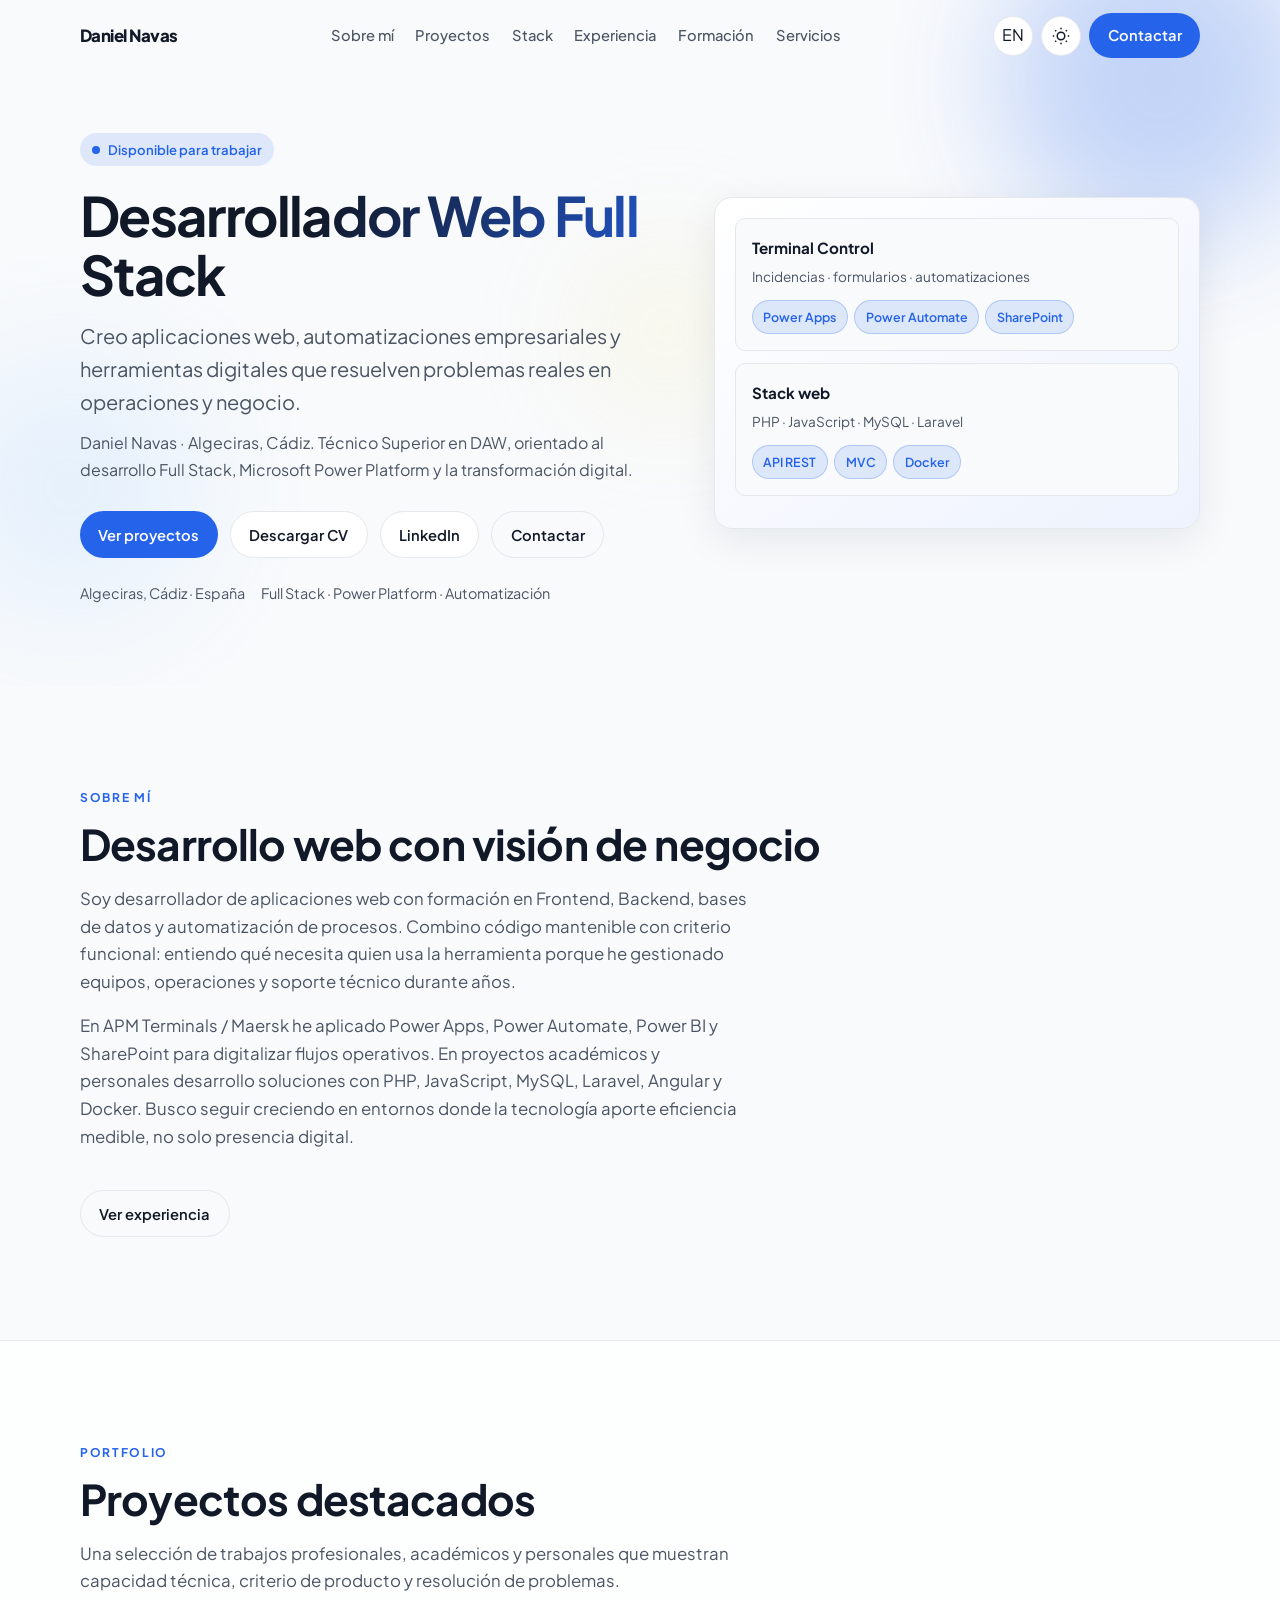
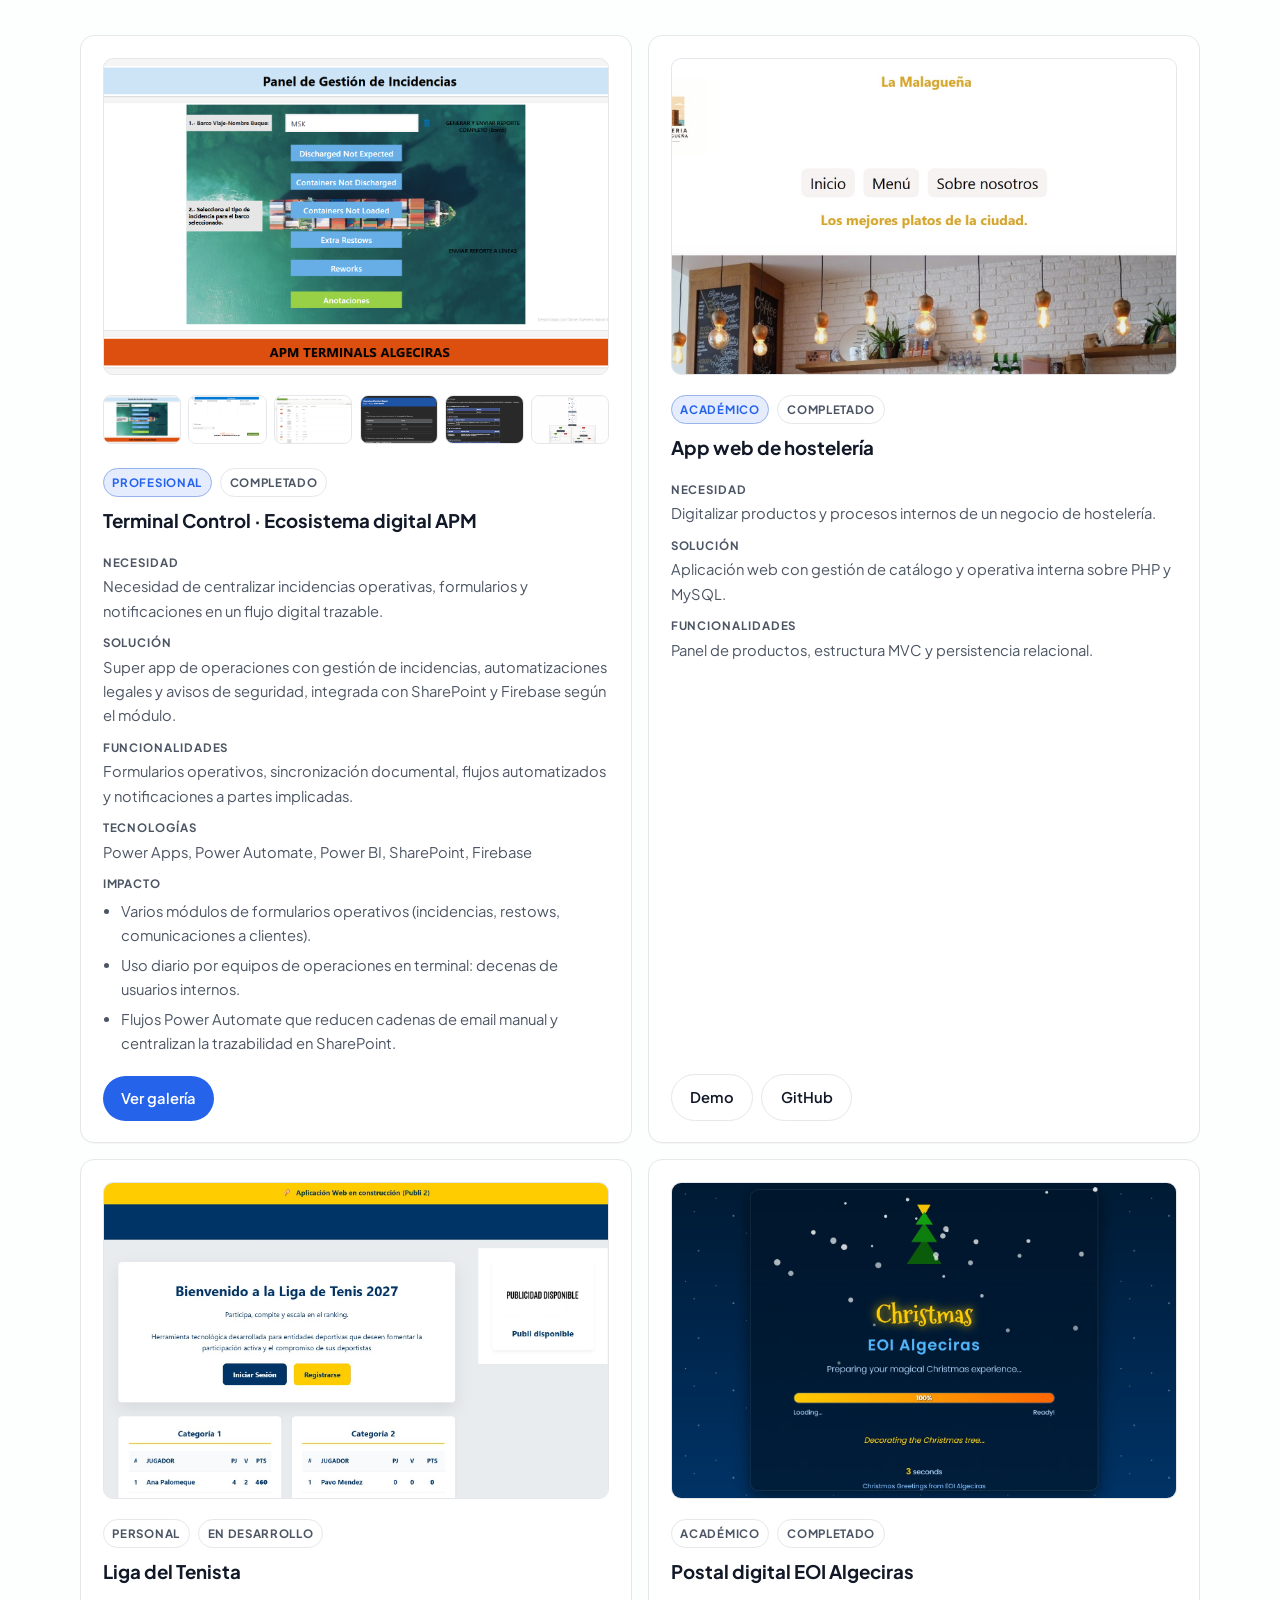
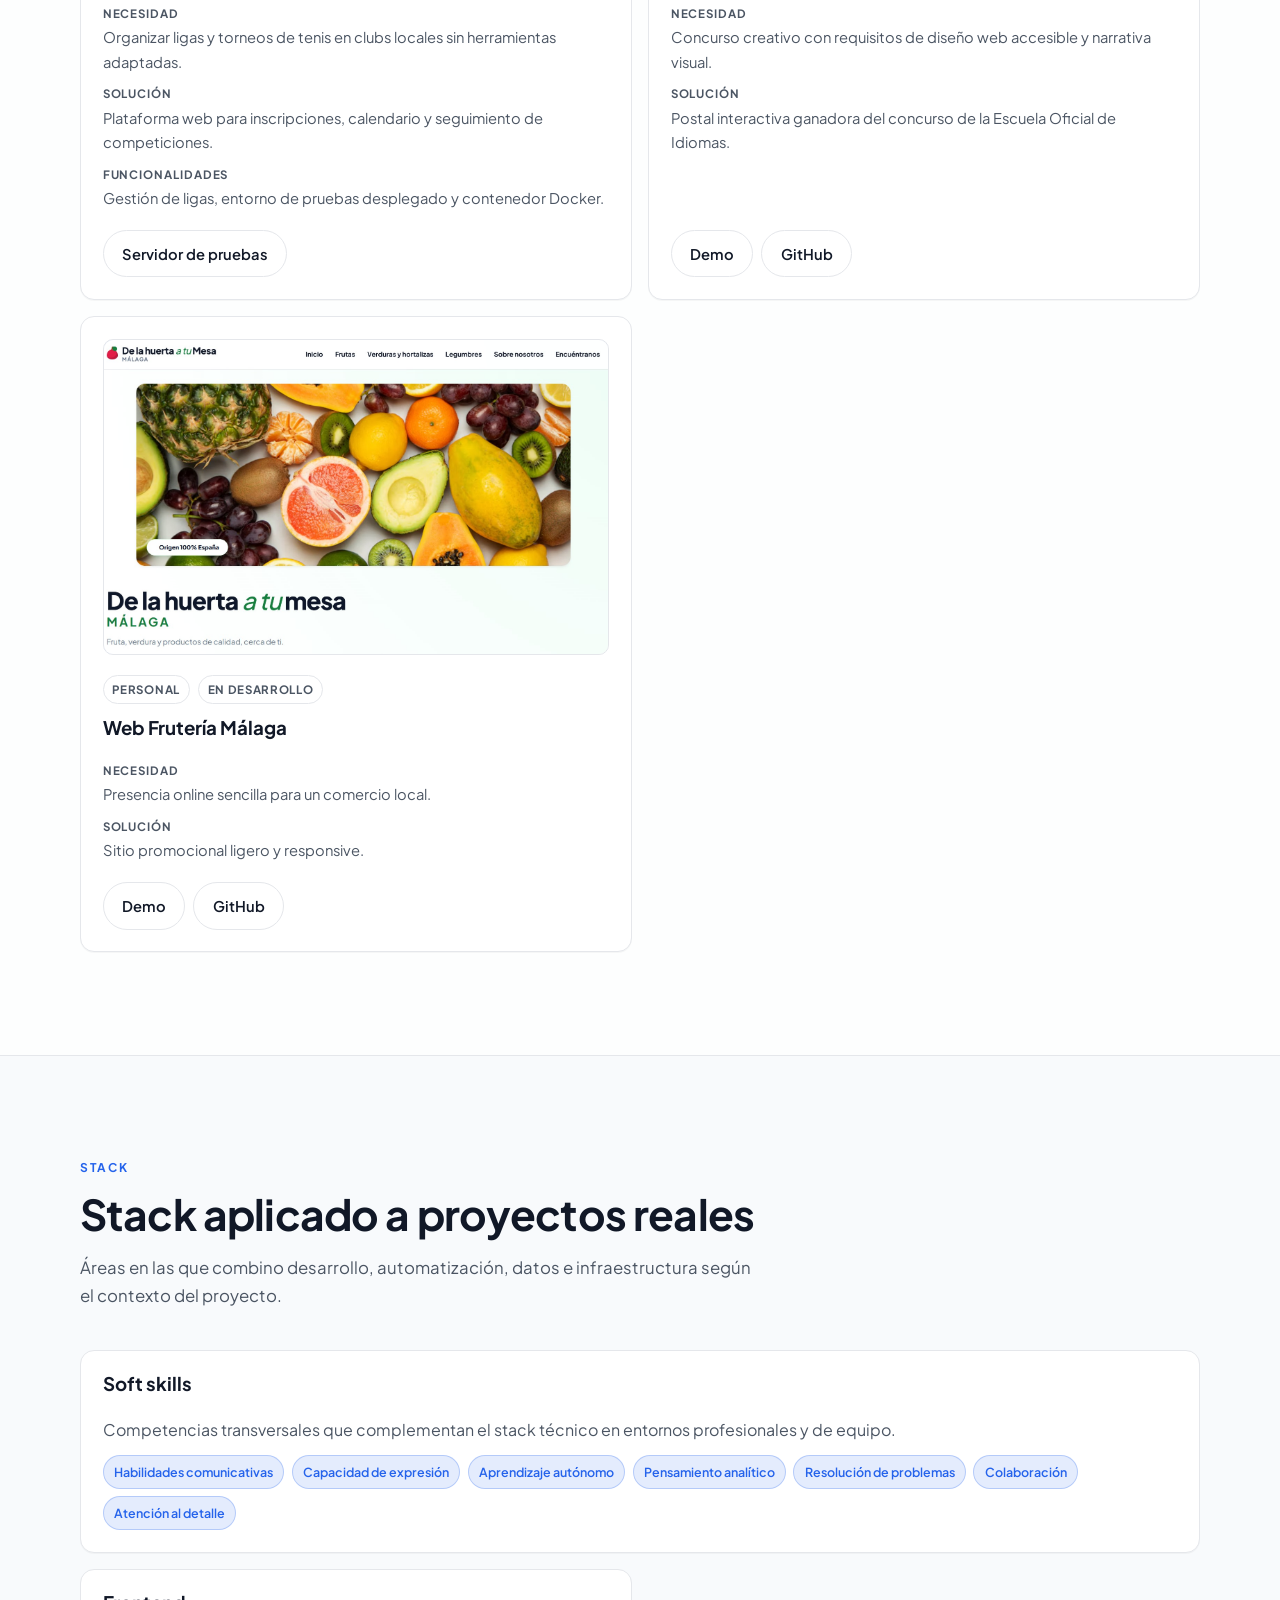
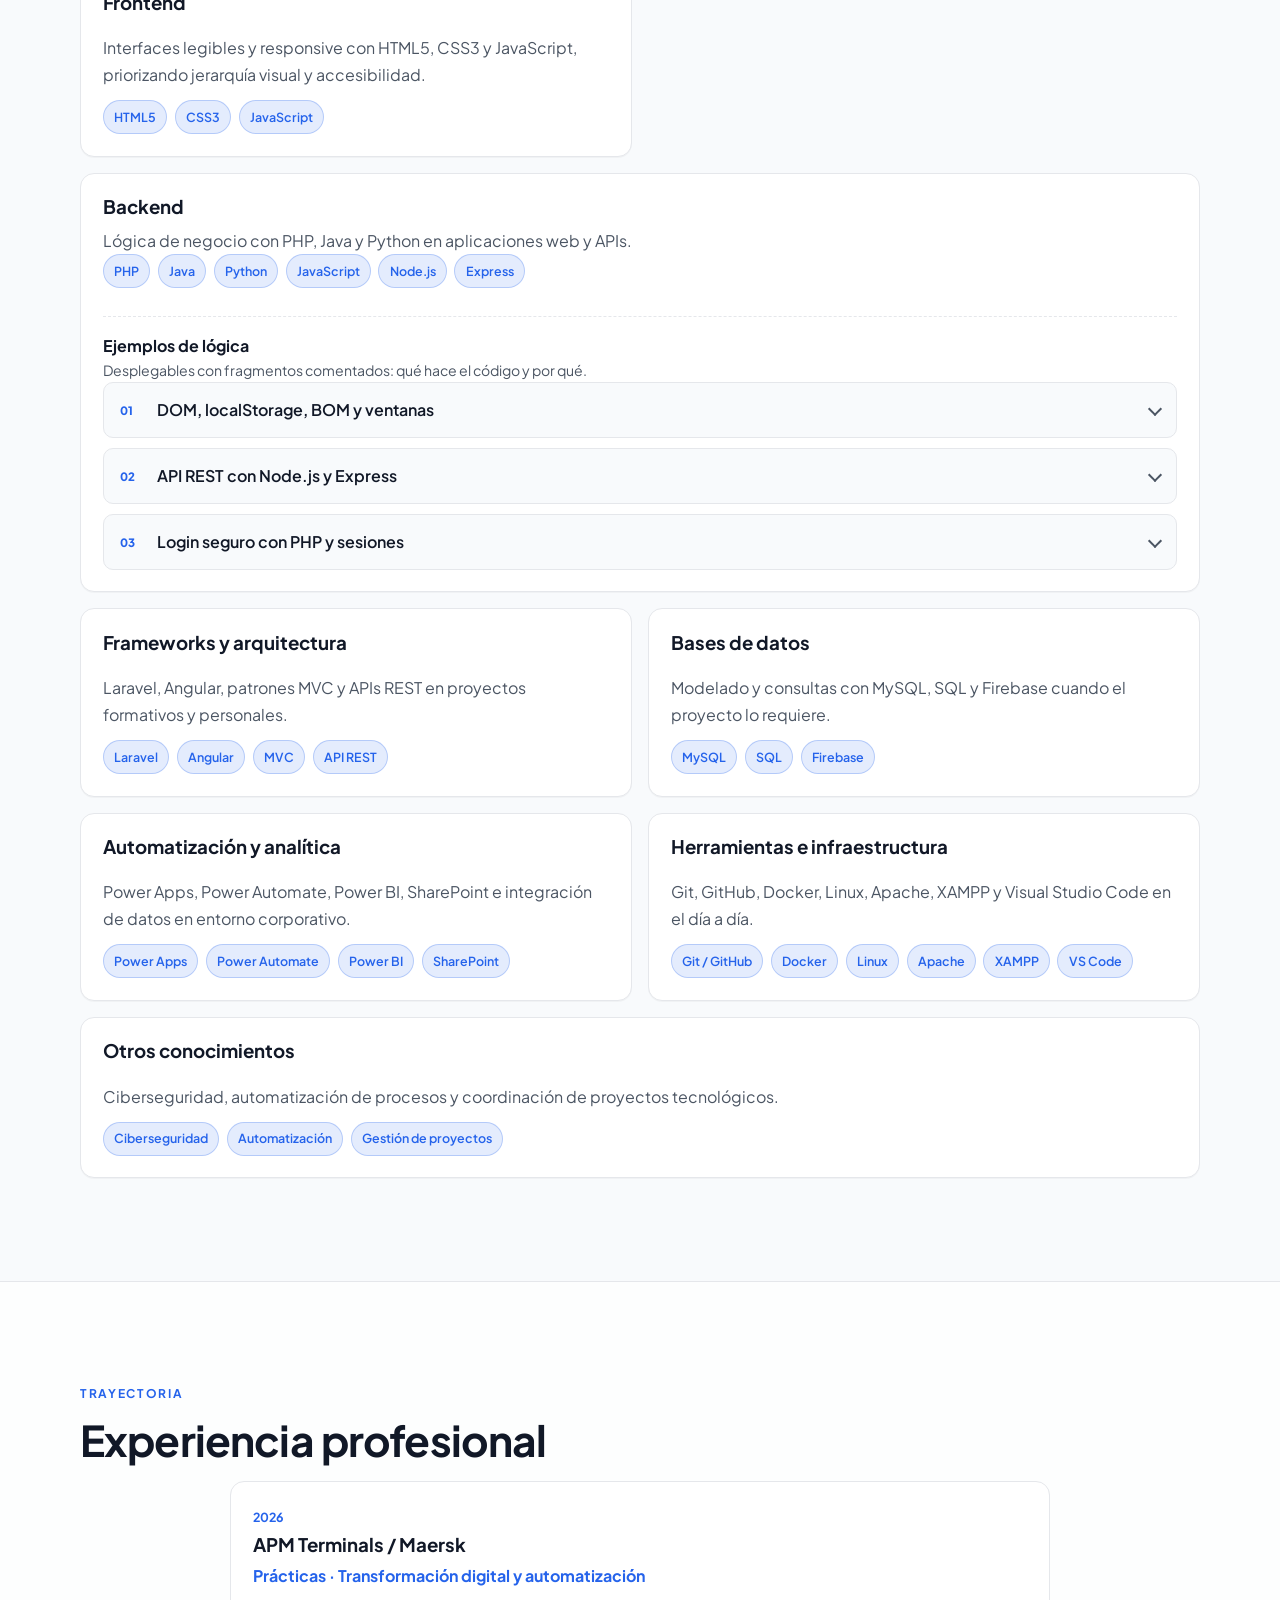
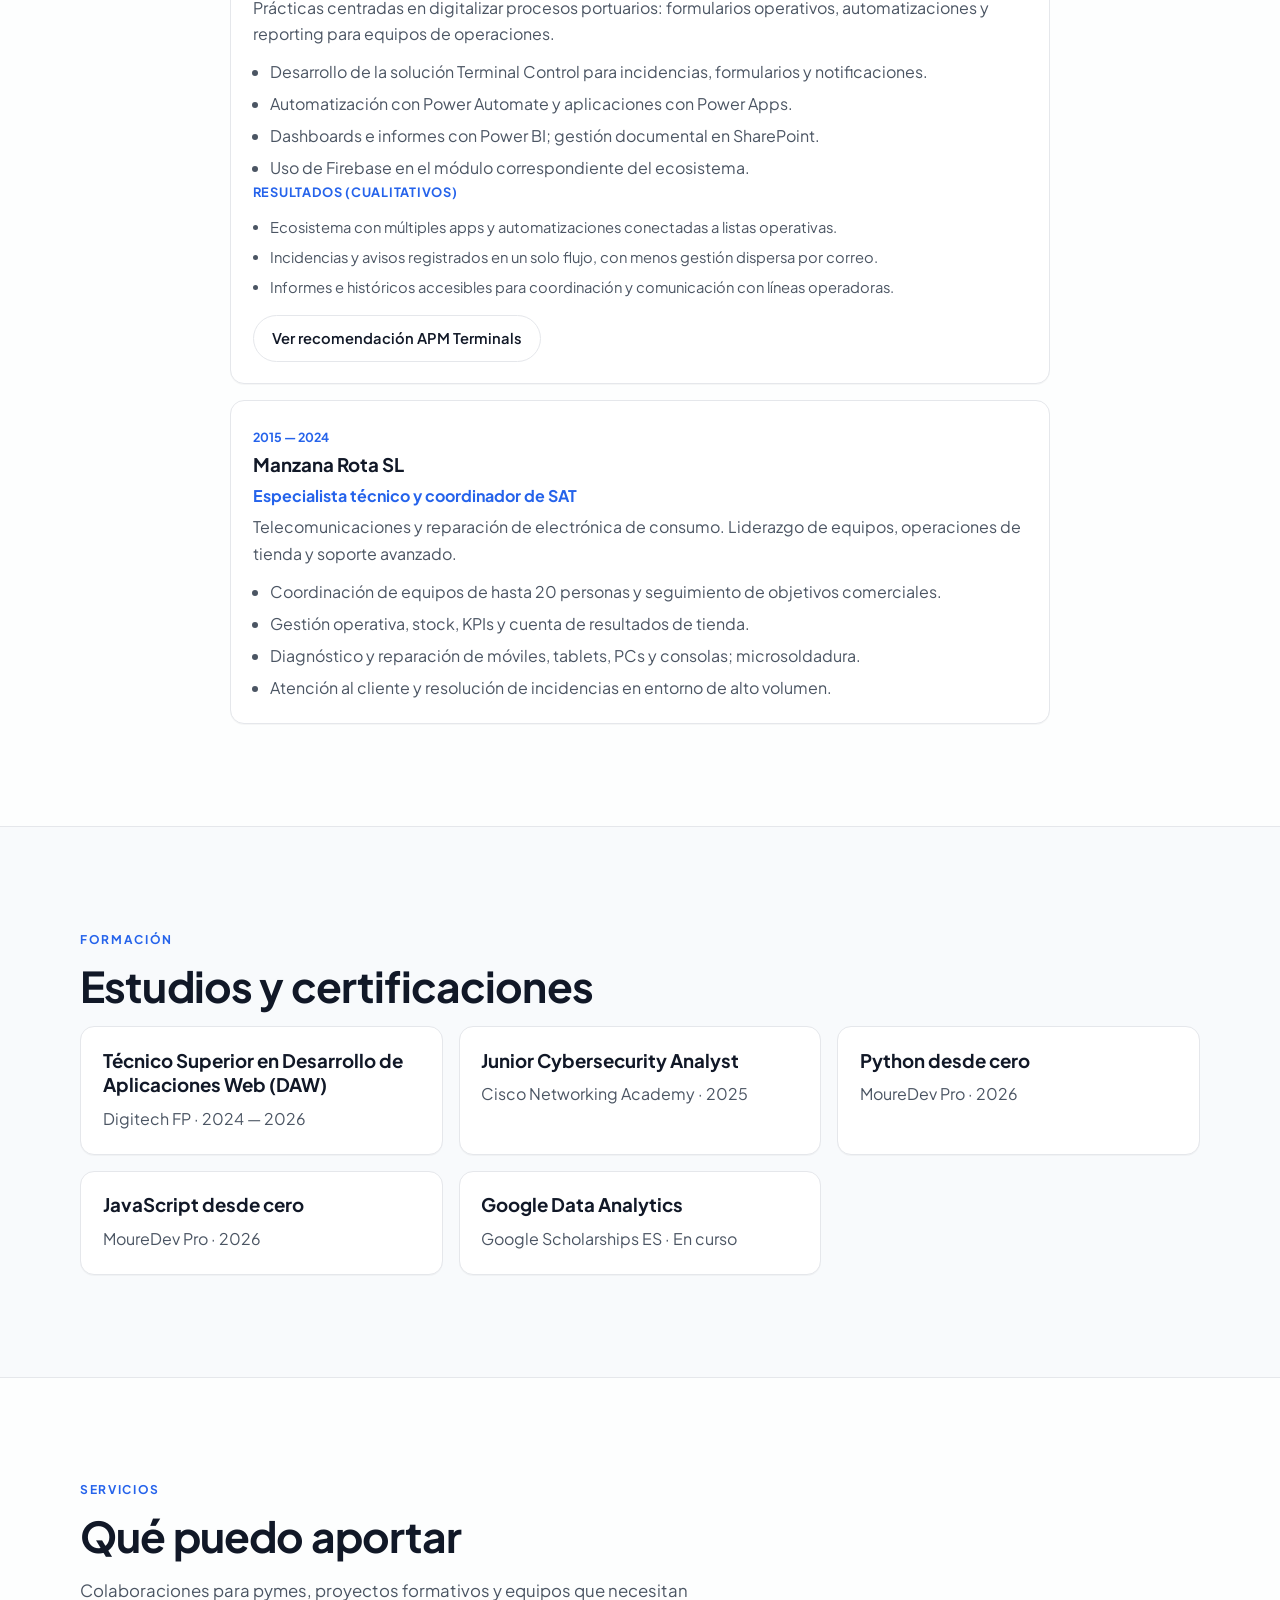
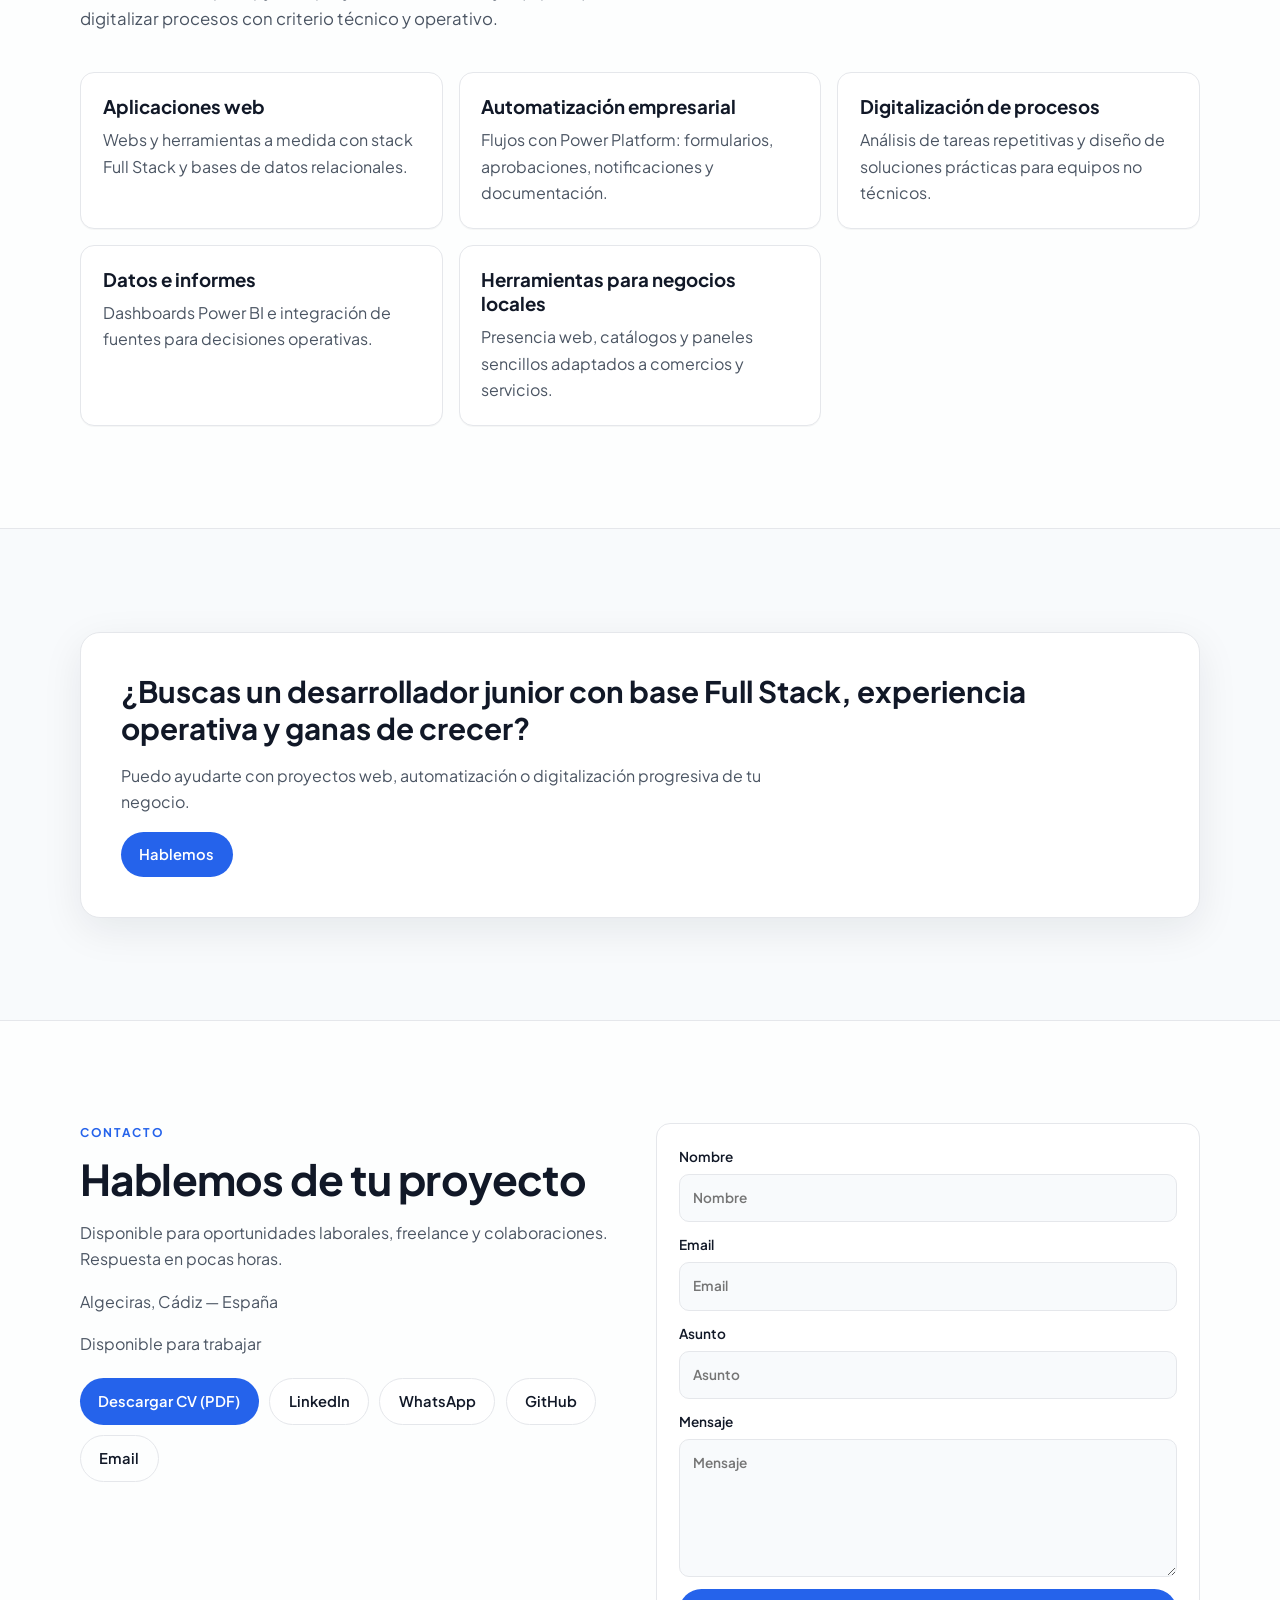
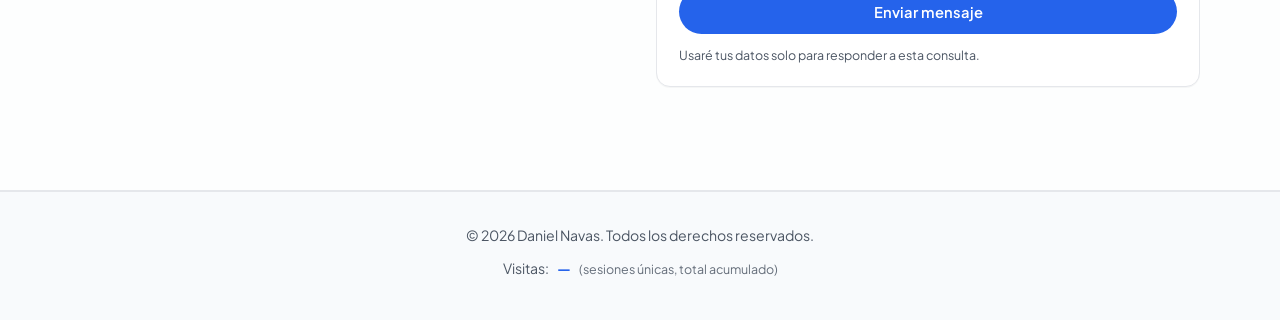
==== index.html @ 090a9be9 "Contador visitas" ====
<!DOCTYPE html>
<html lang="es">
<head>
  <meta charset="UTF-8">
  <meta name="viewport" content="width=device-width, initial-scale=1.0">
  <title>Daniel Navas | Desarrollador Web Full Stack</title>
  <meta name="description" content="Portfolio de Daniel Navas: desarrollo web Full Stack, automatización con Microsoft Power Platform y transformación digital. Algeciras, Cádiz.">
  <meta name="author" content="Daniel Navas">
  <link rel="canonical" href="https://danielnavas.dev/">
  <meta property="og:type" content="website">
  <meta property="og:url" content="https://danielnavas.dev/">
  <meta property="og:title" content="Daniel Navas | Desarrollador Web Full Stack">
  <meta property="og:description" content="Aplicaciones web, automatización empresarial y digitalización de procesos.">
  <meta property="og:locale" content="es_ES">
  <meta property="og:image" content="https://danielnavas.dev/assets/og-preview.jpg">
  <meta property="og:image:width" content="1200">
  <meta property="og:image:height" content="630">
  <meta property="og:image:alt" content="Daniel Navas — Desarrollador Web Full Stack">
  <meta name="twitter:card" content="summary_large_image">
  <meta name="twitter:image" content="https://danielnavas.dev/assets/og-preview.jpg">
  <link rel="icon" type="image/png" href="assets/logo.png">
  <link rel="preconnect" href="https://fonts.googleapis.com">
  <link rel="preconnect" href="https://fonts.gstatic.com" crossorigin>
  <link href="https://fonts.googleapis.com/css2?family=Plus+Jakarta+Sans:wght@400;500;600;700;800&display=swap" rel="stylesheet">
  <link rel="stylesheet" href="css/styles.css">
</head>
<body>
  <a class="skip-link" href="#main" style="position:absolute;left:-9999px;top:auto;width:1px;height:1px;overflow:hidden;">Saltar al contenido</a>

  <header class="site-header" id="site-header">
    <div class="container header-inner">
      <a class="brand" href="#hero">Daniel Navas</a>
      <nav aria-label="Principal">
        <ul class="nav-desktop">
          <li><a href="#about" data-nav-section data-i18n="nav_about">Sobre mí</a></li>
          <li><a href="#projects" data-nav-section data-i18n="nav_projects">Proyectos</a></li>
          <li><a href="#stack" data-nav-section data-i18n="nav_stack">Stack</a></li>
          <li><a href="#experience" data-nav-section data-i18n="nav_exp">Experiencia</a></li>
          <li><a href="#education" data-nav-section data-i18n="nav_edu">Formación</a></li>
          <li><a href="#services" data-nav-section data-i18n="nav_services">Servicios</a></li>
        </ul>
      </nav>
      <div class="header-actions">
        <button type="button" class="icon-btn" id="lang-toggle" aria-label="Cambiar idioma">EN</button>
        <button type="button" class="icon-btn" id="theme-toggle" aria-label="Cambiar tema">
          <svg width="18" height="18" viewBox="0 0 24 24" fill="none" stroke="currentColor" stroke-width="2" aria-hidden="true"><circle cx="12" cy="12" r="5"/><path d="M12 1v2M12 21v2M4.22 4.22l1.42 1.42M18.36 18.36l1.42 1.42M1 12h2M21 12h2M4.22 19.78l1.42-1.42M18.36 5.64l1.42-1.42"/></svg>
        </button>
        <a href="#contact" class="btn btn-primary d-mobile-only" data-i18n="nav_contact">Contactar</a>
        <a href="#contact" class="btn btn-primary btn-contact-desktop" data-nav-section data-i18n="nav_contact">Contactar</a>
        <button type="button" class="nav-toggle" id="nav-toggle" aria-expanded="false" aria-controls="nav-panel" aria-label="Abrir menú"><span></span></button>
      </div>
    </div>
    <button type="button" class="nav-backdrop" id="nav-backdrop" aria-hidden="true" tabindex="-1" aria-label="Cerrar menú"></button>
    <div class="nav-panel" id="nav-panel" aria-label="Menú móvil">
      <a href="#about" data-nav-section data-i18n="nav_about">Sobre mí</a>
      <a href="#projects" data-nav-section data-i18n="nav_projects">Proyectos</a>
      <a href="#stack" data-nav-section data-i18n="nav_stack">Stack</a>
      <a href="#experience" data-nav-section data-i18n="nav_exp">Experiencia</a>
      <a href="#education" data-nav-section data-i18n="nav_edu">Formación</a>
      <a href="#services" data-nav-section data-i18n="nav_services">Servicios</a>
      <a href="#contact" data-nav-section data-i18n="nav_contact">Contactar</a>
    </div>
  </header>

  <main id="main">
    <section id="hero" class="section hero">
      <div class="hero-ambient" aria-hidden="true">
        <span class="orb orb-a"></span>
        <span class="orb orb-b"></span>
        <span class="orb orb-c"></span>
      </div>
      <div class="container hero-grid">
        <div class="reveal reveal-hero">
          <p class="hero-badge" data-i18n="hero_badge">Disponible para trabajar</p>
          <h1><span data-i18n="hero_title">Desarrollador Web Full Stack</span></h1>
          <p class="hero-lead" data-i18n="hero_lead">Creo aplicaciones web, automatizaciones empresariales y herramientas digitales que resuelven problemas reales en operaciones y negocio.</p>
          <p class="hero-desc" data-i18n="hero_desc">Daniel Navas · Algeciras, Cádiz. Técnico Superior en DAW, orientado al desarrollo Full Stack, Microsoft Power Platform y la transformación digital.</p>
          <div class="hero-actions">
            <a href="#projects" class="btn btn-primary hero-action-wide" data-i18n="hero_btn_projects">Ver proyectos</a>
            <a href="CV_Daniel_Guerrero_Navas_11.10.pdf" class="btn btn-secondary hero-action-wide" download data-i18n="hero_btn_cv">Descargar CV</a>
            <a href="https://www.linkedin.com/in/daniel--guerrero-navas/" class="btn btn-secondary hero-action-half" target="_blank" rel="noopener noreferrer" data-i18n="hero_btn_linkedin">LinkedIn</a>
            <a href="#contact" class="btn btn-ghost hero-action-half" data-i18n="hero_btn_contact">Contactar</a>
          </div>
          <div class="hero-meta">
            <span>Algeciras, Cádiz · España</span>
            <span data-i18n="hero_meta_stack">Full Stack · Power Platform · Automatización</span>
          </div>
        </div>
        <div class="hero-visual reveal reveal-scale" id="hero-visual" aria-hidden="true">
          <div class="hero-card float-card" style="--float-delay: 0s">
            <h3>Terminal Control</h3>
            <p>Incidencias · formularios · automatizaciones</p>
            <div class="hero-tags">
              <span class="tag">Power Apps</span>
              <span class="tag">Power Automate</span>
              <span class="tag">SharePoint</span>
            </div>
          </div>
          <div class="hero-card float-card" style="--float-delay: 0.6s">
            <h3>Stack web</h3>
            <p>PHP · JavaScript · MySQL · Laravel</p>
            <div class="hero-tags">
              <span class="tag">API REST</span>
              <span class="tag">MVC</span>
              <span class="tag">Docker</span>
            </div>
          </div>
        </div>
      </div>
    </section>

    <section id="about" class="section">
      <div class="container">
        <p class="section-label reveal" data-i18n="about_label">Sobre mí</p>
        <h2 class="section-title reveal" data-i18n="about_title">Desarrollo web con visión de negocio</h2>
        <p class="section-intro reveal" data-i18n="about_p1">Soy desarrollador de aplicaciones web con formación en Frontend, Backend, bases de datos y automatización de procesos.</p>
        <p class="section-intro reveal" style="margin-top:-1.5rem" data-i18n="about_p2">En APM Terminals / Maersk he aplicado Power Platform para digitalizar flujos operativos.</p>
        <a href="#experience" class="btn btn-ghost reveal" data-i18n="about_link">Ver experiencia</a>
      </div>
    </section>

    <section id="projects" class="section section-alt">
      <div class="container">
        <p class="section-label reveal" data-i18n="projects_label">Portfolio</p>
        <h2 class="section-title reveal" data-i18n="projects_title">Proyectos destacados</h2>
        <p class="section-intro reveal" data-i18n="projects_intro">Una selección de trabajos profesionales, académicos y personales.</p>

        <div class="grid-2 stagger-group">
          <article class="card project-card reveal hover-lift project-card--apm">
            <button type="button" class="project-thumb project-thumb--photo" onclick="openGallery()" aria-label="Abrir galería Terminal Control">
              <img src="assets/gallery/image1.png" alt="" data-i18n-alt="gal_1_alt" loading="lazy" width="960" height="600">
            </button>
            <div class="project-mini-gallery" aria-label="Vista previa de capturas">
              <button type="button" class="project-mini-shot" onclick="openLightbox('assets/gallery/image1.png')"><img src="assets/gallery/image1.png" alt="" loading="lazy"></button>
              <button type="button" class="project-mini-shot" onclick="openLightbox('assets/gallery/image1.2.png')"><img src="assets/gallery/image1.2.png" alt="" loading="lazy"></button>
              <button type="button" class="project-mini-shot" onclick="openLightbox('assets/gallery/imagen2.png')"><img src="assets/gallery/imagen2.png" alt="" loading="lazy"></button>
              <button type="button" class="project-mini-shot" onclick="openLightbox('assets/gallery/imagen3.png')"><img src="assets/gallery/imagen3.png" alt="" loading="lazy"></button>
              <button type="button" class="project-mini-shot" onclick="openLightbox('assets/gallery/imagen4.png')"><img src="assets/gallery/imagen4.png" alt="" loading="lazy"></button>
              <button type="button" class="project-mini-shot" onclick="openLightbox('assets/gallery/imagen5.png')"><img src="assets/gallery/imagen5.png" alt="" loading="lazy"></button>
            </div>
            <div class="project-head">
              <span class="pill pill-accent" data-i18n="proj_type_pro">Profesional</span>
              <span class="pill" data-i18n="status_done">Completado</span>
            </div>
            <h3 data-i18n="proj1_name">Terminal Control · Ecosistema digital APM</h3>
            <dl>
              <div><dt data-i18n="need_label">Necesidad</dt><dd data-i18n="proj1_problem">Necesidad de centralizar incidencias operativas.</dd></div>
              <div><dt data-i18n="solution_label">Solución</dt><dd data-i18n="proj1_solution">Super app de operaciones con gestión de incidencias.</dd></div>
              <div><dt data-i18n="feat_label">Funcionalidades</dt><dd data-i18n="proj1_features">Formularios operativos y notificaciones.</dd></div>
              <div><dt data-i18n="tech_label">Tecnologías</dt><dd>Power Apps, Power Automate, Power BI, SharePoint, Firebase</dd></div>
              <div class="project-impact-row">
                <dt data-i18n="impact_label">Impacto</dt>
                <dd>
                  <ul class="project-impact-list">
                    <li data-i18n="proj1_m1">Varios módulos de formularios operativos (incidencias, restows, comunicaciones a clientes).</li>
                    <li data-i18n="proj1_m2">Uso diario por equipos de operaciones en terminal: decenas de usuarios internos.</li>
                    <li data-i18n="proj1_m3">Flujos Power Automate que reducen cadenas de email manual y centralizan la trazabilidad en SharePoint.</li>
                  </ul>
                </dd>
              </div>
            </dl>
            <div class="project-actions">
              <button type="button" class="btn btn-primary" onclick="openGallery()" data-i18n="proj1_btn">Ver galería</button>
            </div>
          </article>

          <article class="card project-card reveal hover-lift">
            <a href="https://danielnavas34.github.io/proyecto_web_bar_malaga/" class="project-thumb project-thumb--photo" target="_blank" rel="noopener noreferrer">
              <img src="assets/gallery/la-malaguena.jpg" alt="" data-i18n-alt="proj2_thumb_alt" loading="lazy" width="960" height="600">
            </a>
            <div class="project-head">
              <span class="pill pill-accent" data-i18n="proj_type_acad">Académico</span>
              <span class="pill" data-i18n="status_done">Completado</span>
            </div>
            <h3 data-i18n="proj2_name">App web de hostelería</h3>
            <dl>
              <div><dt data-i18n="need_label">Necesidad</dt><dd data-i18n="proj2_problem">Digitalizar productos y procesos internos.</dd></div>
              <div><dt data-i18n="solution_label">Solución</dt><dd data-i18n="proj2_solution">Aplicación web PHP y MySQL.</dd></div>
              <div><dt data-i18n="feat_label">Funcionalidades</dt><dd data-i18n="proj2_features">Panel de productos y MVC.</dd></div>
            </dl>
            <div class="project-actions">
              <a href="https://danielnavas34.github.io/proyecto_web_bar_malaga/" class="btn btn-secondary" target="_blank" rel="noopener noreferrer" data-i18n="link_demo">Demo</a>
              <a href="https://github.com/danielnavas34/proyecto_web_bar_malaga" class="btn btn-ghost" target="_blank" rel="noopener noreferrer" data-i18n="link_github">GitHub</a>
            </div>
          </article>

          <article class="card project-card reveal hover-lift">
            <a href="https://ligatenisalgeciras.infinityfree.io/?i=1" class="project-thumb project-thumb--photo" target="_blank" rel="noopener noreferrer">
              <img src="assets/gallery/liga-tenis.jpg" alt="" data-i18n-alt="proj3_thumb_alt" loading="lazy" width="960" height="600">
            </a>
            <div class="project-head">
              <span class="pill" data-i18n="proj_type_personal">Personal</span>
              <span class="pill" data-i18n="status_dev">En desarrollo</span>
            </div>
            <h3 data-i18n="proj3_name">Liga del Tenista</h3>
            <dl>
              <div><dt data-i18n="need_label">Necesidad</dt><dd data-i18n="proj3_problem">Organizar ligas y torneos locales.</dd></div>
              <div><dt data-i18n="solution_label">Solución</dt><dd data-i18n="proj3_solution">Plataforma web para competiciones.</dd></div>
              <div><dt data-i18n="feat_label">Funcionalidades</dt><dd data-i18n="proj3_features">Gestión de ligas y Docker.</dd></div>
            </dl>
            <div class="project-actions">
              <a href="https://ligatenisalgeciras.infinityfree.io/?i=1" class="btn btn-secondary" target="_blank" rel="noopener noreferrer" data-i18n="proj3_btn">Servidor de pruebas</a>
            </div>
          </article>

          <article class="card project-card reveal hover-lift">
            <a href="https://danielnavas34.github.io/MerryChristmasEOIAlgeciras/" class="project-thumb project-thumb--photo" target="_blank" rel="noopener noreferrer">
              <img src="assets/gallery/eoi.jpg" alt="" data-i18n-alt="proj4_thumb_alt" loading="lazy" width="960" height="600">
            </a>
            <div class="project-head">
              <span class="pill" data-i18n="proj_type_acad">Académico</span>
              <span class="pill" data-i18n="status_done">Completado</span>
            </div>
            <h3 data-i18n="proj4_name">Postal digital EOI Algeciras</h3>
            <dl>
              <div><dt data-i18n="need_label">Necesidad</dt><dd data-i18n="proj4_problem">Concurso creativo con diseño accesible.</dd></div>
              <div><dt data-i18n="solution_label">Solución</dt><dd data-i18n="proj4_solution">Postal interactiva ganadora.</dd></div>
            </dl>
            <div class="project-actions">
              <a href="https://danielnavas34.github.io/MerryChristmasEOIAlgeciras/" class="btn btn-secondary" target="_blank" rel="noopener noreferrer" data-i18n="link_demo">Demo</a>
              <a href="https://github.com/danielnavas34/MerryChristmasEOIAlgeciras" class="btn btn-ghost" target="_blank" rel="noopener noreferrer" data-i18n="link_github">GitHub</a>
            </div>
          </article>

          <article class="card project-card reveal hover-lift">
            <a href="https://danielnavas34.github.io/Fruteria/" class="project-thumb project-thumb--photo" target="_blank" rel="noopener noreferrer">
              <img src="assets/gallery/fruteria.jpg" alt="" data-i18n-alt="proj5_thumb_alt" loading="lazy" width="960" height="600">
            </a>
            <div class="project-head">
              <span class="pill" data-i18n="proj_type_personal">Personal</span>
              <span class="pill" data-i18n="status_dev">En desarrollo</span>
            </div>
            <h3 data-i18n="proj5_name">Web Frutería Málaga</h3>
            <dl>
              <div><dt data-i18n="need_label">Necesidad</dt><dd data-i18n="proj5_problem">Presencia online para comercio local.</dd></div>
              <div><dt data-i18n="solution_label">Solución</dt><dd data-i18n="proj5_solution">Sitio promocional responsive.</dd></div>
            </dl>
            <div class="project-actions">
              <a href="https://danielnavas34.github.io/Fruteria/" class="btn btn-secondary" target="_blank" rel="noopener noreferrer" data-i18n="link_demo">Demo</a>
              <a href="https://github.com/danielnavas34/Fruteria" class="btn btn-ghost" target="_blank" rel="noopener noreferrer" data-i18n="link_github">GitHub</a>
            </div>
          </article>
        </div>
      </div>
    </section>

    <section id="stack" class="section">
      <div class="container">
        <p class="section-label reveal" data-i18n="stack_label">Stack</p>
        <h2 class="section-title reveal" data-i18n="stack_title">Stack aplicado a proyectos reales</h2>
        <p class="section-intro reveal" data-i18n="stack_intro">Áreas en las que combino desarrollo, automatización, datos e infraestructura.</p>

        <div class="grid-2">
          <article class="card stack-block reveal span-full">
            <h3 data-i18n="soft_title">Soft skills</h3>
            <p class="text-muted" data-i18n="soft_desc">Competencias transversales que complementan el stack técnico en entornos profesionales y de equipo.</p>
            <div class="tag-list">
              <span class="tag" data-i18n="soft_1">Habilidades comunicativas</span>
              <span class="tag" data-i18n="soft_2">Capacidad de expresión</span>
              <span class="tag" data-i18n="soft_3">Aprendizaje autónomo</span>
              <span class="tag" data-i18n="soft_4">Pensamiento analítico</span>
              <span class="tag" data-i18n="soft_5">Resolución de problemas</span>
              <span class="tag" data-i18n="soft_6">Colaboración</span>
              <span class="tag" data-i18n="soft_7">Atención al detalle</span>
            </div>
          </article>
          <article class="card stack-block reveal">
            <h3 data-i18n="stack_fe_title">Frontend</h3>
            <p class="text-muted" data-i18n="stack_fe_desc">Interfaces legibles y responsive.</p>
            <div class="tag-list"><span class="tag">HTML5</span><span class="tag">CSS3</span><span class="tag">JavaScript</span></div>
          </article>
          <article class="card stack-block stack-backend reveal span-full hover-lift">
            <div class="stack-backend-head">
              <div>
                <h3 data-i18n="stack_be_title">Backend</h3>
                <p class="text-muted" data-i18n="stack_be_desc">Lógica de negocio en aplicaciones web.</p>
                <div class="tag-list"><span class="tag tag-animated">PHP</span><span class="tag tag-animated">Java</span><span class="tag tag-animated">Python</span><span class="tag tag-animated">JavaScript</span><span class="tag tag-animated">Node.js</span><span class="tag tag-animated">Express</span></div>
              </div>
            </div>
            <div class="code-showcase">
              <p class="code-showcase-label" data-i18n="stack_be_code_label">Ejemplos de lógica</p>
              <p class="text-muted code-showcase-hint" data-i18n="stack_be_code_hint">Desplegables con fragmentos comentados: qué hace el código y por qué.</p>
              <div class="code-accordion">
                <details class="code-panel" data-code-panel>
                  <summary class="code-panel-summary">
                    <span class="code-panel-index">01</span>
                    <span class="code-panel-title" data-i18n="code1_title">DOM, localStorage, BOM y ventanas</span>
                    <span class="code-panel-chevron" aria-hidden="true"></span>
                  </summary>
                  <div class="code-panel-body">
                    <p class="code-panel-desc" data-i18n="code1_desc">Script de interfaz que persiste preferencias de usuario, personaliza la experiencia según la hora, consulta el BOM (navigator, screen), genera listas dinámicas y abre una ventana de ayuda con <code>postMessage</code>.</p>
                    <ul class="code-panel-points">
                      <li data-i18n="code1_p1">Recuperación de nombre y color desde <code>localStorage</code>.</li>
                      <li data-i18n="code1_p2">Saludo contextual (mañana / tarde / noche) con fecha localizada.</li>
                      <li data-i18n="code1_p3">Eventos <code>input</code> para guardar preferencias al instante.</li>
                      <li data-i18n="code1_p4">Función documentada con JSDoc que rellena la lista con datos del navegador.</li>
                      <li data-i18n="code1_p5">Comunicación entre ventanas: <code>window.open</code> + <code>postMessage</code> retardado.</li>
                    </ul>
                    <div class="code-block-wrap">
                      <div class="code-block-toolbar">
                        <span class="code-block-lang">JavaScript</span>
                        <button type="button" class="btn btn-ghost code-copy-btn" data-code-copy data-i18n="code_copy_btn">Copiar código</button>
                      </div>
                      <pre class="code-block" tabindex="0"><code data-code-file="assets/code/01-dom-bom-localStorage.js"></code></pre>
                    </div>
                  </div>
                </details>
                <details class="code-panel" data-code-panel>
                  <summary class="code-panel-summary">
                    <span class="code-panel-index">02</span>
                    <span class="code-panel-title" data-i18n="code2_title">API REST con Node.js y Express</span>
                    <span class="code-panel-chevron" aria-hidden="true"></span>
                  </summary>
                  <div class="code-panel-body">
                    <p class="code-panel-desc" data-i18n="code2_desc">Servidor Express con CORS, JSON y SQLite: validación fiscal española, registro de clientes, cálculo de simulaciones en backend e historial por cliente.</p>
                    <ul class="code-panel-points">
                      <li data-i18n="code2_p1">Middleware <code>express.json</code> y <code>cors</code> para API consumible desde frontend.</li>
                      <li data-i18n="code2_p2">Validación de DNI, NIE y CIF antes de persistir clientes en España.</li>
                      <li data-i18n="code2_p3"><code>POST /customers</code>: idempotencia por <code>tax_id</code> (recuperar o crear).</li>
                      <li data-i18n="code2_p4"><code>POST /simulations</code>: pricing por tramos, IVA 21 % y conversión de divisa validada en servidor.</li>
                      <li data-i18n="code2_p5"><code>GET /simulations/customer/:id</code>: historial ordenado desde la base de datos.</li>
                    </ul>
                    <div class="code-block-wrap">
                      <div class="code-block-toolbar">
                        <span class="code-block-lang">Node.js · Express</span>
                        <button type="button" class="btn btn-ghost code-copy-btn" data-code-copy data-i18n="code_copy_btn">Copiar código</button>
                      </div>
                      <pre class="code-block" tabindex="0"><code data-code-file="assets/code/02-express-api.js"></code></pre>
                    </div>
                  </div>
                </details>
                <details class="code-panel" data-code-panel>
                  <summary class="code-panel-summary">
                    <span class="code-panel-index">03</span>
                    <span class="code-panel-title" data-i18n="code3_title">Login seguro con PHP y sesiones</span>
                    <span class="code-panel-chevron" aria-hidden="true"></span>
                  </summary>
                  <div class="code-panel-body">
                    <p class="code-panel-desc" data-i18n="code3_desc">Autenticación en servidor con PDO preparado, CSRF, límites anti fuerza bruta, mitigación de timing attacks y redirecciones seguras tras el login.</p>
                    <ul class="code-panel-points">
                      <li data-i18n="code3_p1">Token CSRF obligatorio en <code>POST</code> antes de validar credenciales.</li>
                      <li data-i18n="code3_p2">Rate limiting por IP y email (ventana 5 min) para CG-NAT y password spraying.</li>
                      <li data-i18n="code3_p3"><code>password_verify</code> con hash dummy si el usuario no existe (tiempo constante).</li>
                      <li data-i18n="code3_p4"><code>session_regenerate_id</code> y comprobación de cuenta activa / email verificado.</li>
                      <li data-i18n="code3_p5">Anti open redirect: solo rutas relativas internas en <code>redirect_after_login</code>.</li>
                    </ul>
                    <div class="code-block-wrap">
                      <div class="code-block-toolbar">
                        <span class="code-block-lang">PHP · MySQL</span>
                        <button type="button" class="btn btn-ghost code-copy-btn" data-code-copy data-i18n="code_copy_btn">Copiar código</button>
                      </div>
                      <pre class="code-block" tabindex="0"><code data-code-file="assets/code/03-php-login.php"></code></pre>
                    </div>
                  </div>
                </details>
                <!-- Reservados: descomentar al añadir code4_* / assets/code/04-* y code5_* / 05-* -->
                <!--
                <details class="code-panel code-panel--soon" disabled>
                  <summary class="code-panel-summary">
                    <span class="code-panel-index">04</span>
                    <span class="code-panel-title" data-i18n="code_soon_title">Próximo ejemplo</span>
                  </summary>
                </details>
                <details class="code-panel code-panel--soon" disabled>
                  <summary class="code-panel-summary">
                    <span class="code-panel-index">05</span>
                    <span class="code-panel-title" data-i18n="code_soon_title">Próximo ejemplo</span>
                  </summary>
                </details>
                -->
              </div>
            </div>
          </article>
          <article class="card stack-block reveal">
            <h3 data-i18n="stack_fw_title">Frameworks y arquitectura</h3>
            <p class="text-muted" data-i18n="stack_fw_desc">Laravel, Angular, MVC y APIs REST.</p>
            <div class="tag-list"><span class="tag">Laravel</span><span class="tag">Angular</span><span class="tag">MVC</span><span class="tag">API REST</span></div>
          </article>
          <article class="card stack-block reveal">
            <h3 data-i18n="stack_db_title">Bases de datos</h3>
            <p class="text-muted" data-i18n="stack_db_desc">Modelado con MySQL, SQL y Firebase.</p>
            <div class="tag-list"><span class="tag">MySQL</span><span class="tag">SQL</span><span class="tag">Firebase</span></div>
          </article>
          <article class="card stack-block reveal">
            <h3 data-i18n="stack_auto_title">Automatización y analítica</h3>
            <p class="text-muted" data-i18n="stack_auto_desc">Power Platform e integración de datos.</p>
            <div class="tag-list"><span class="tag">Power Apps</span><span class="tag">Power Automate</span><span class="tag">Power BI</span><span class="tag">SharePoint</span></div>
          </article>
          <article class="card stack-block reveal">
            <h3 data-i18n="stack_ops_title">Herramientas e infraestructura</h3>
            <p class="text-muted" data-i18n="stack_ops_desc">Git, Docker, Linux, Apache, XAMPP, VS Code.</p>
            <div class="tag-list"><span class="tag">Git / GitHub</span><span class="tag">Docker</span><span class="tag">Linux</span><span class="tag">Apache</span><span class="tag">XAMPP</span><span class="tag">VS Code</span></div>
          </article>
          <article class="card stack-block reveal" style="grid-column:1/-1">
            <h3 data-i18n="stack_other_title">Otros conocimientos</h3>
            <p class="text-muted" data-i18n="stack_other_desc">Ciberseguridad, automatización de procesos y gestión de proyectos tecnológicos.</p>
            <div class="tag-list"><span class="tag">Ciberseguridad</span><span class="tag">Automatización</span><span class="tag">Gestión de proyectos</span></div>
          </article>
        </div>
      </div>
    </section>

    <section id="experience" class="section section-alt">
      <div class="container">
        <p class="section-label reveal" data-i18n="exp_label">Trayectoria</p>
        <h2 class="section-title reveal" data-i18n="exp_title">Experiencia profesional</h2>
        <div class="timeline">
          <article class="card reveal">
            <span class="timeline-period" data-i18n="exp1_period">2026</span>
            <h3 data-i18n="exp1_company">APM Terminals / Maersk</h3>
            <h4 class="accent" data-i18n="exp1_role">Prácticas · Transformación digital y automatización</h4>
            <p class="text-muted" data-i18n="exp1_desc">Prácticas centradas en digitalizar procesos portuarios.</p>
            <ul>
              <li data-i18n="exp1_t1">Desarrollo de Terminal Control.</li>
              <li data-i18n="exp1_t2">Automatización con Power Automate y Power Apps.</li>
              <li data-i18n="exp1_t3">Dashboards con Power BI y SharePoint.</li>
              <li data-i18n="exp1_t4">Firebase en el módulo correspondiente.</li>
            </ul>
            <p class="exp-impact-title" data-i18n="exp1_impact_title">Resultados (cualitativos)</p>
            <ul class="exp-impact-list">
              <li data-i18n="exp1_m1">Ecosistema con múltiples apps y automatizaciones conectadas a listas operativas.</li>
              <li data-i18n="exp1_m2">Incidencias y avisos registrados en un solo flujo, con menos gestión dispersa por correo.</li>
              <li data-i18n="exp1_m3">Informes e históricos accesibles para coordinación y comunicación con líneas operadoras.</li>
            </ul>
            <p style="margin-top:1rem">
              <a href="APM%20TERMINALS.pdf" class="btn btn-secondary" target="_blank" rel="noopener noreferrer" data-i18n="exp1_rec">Ver recomendación APM Terminals</a>
            </p>
          </article>
          <article class="card reveal">
            <span class="timeline-period" data-i18n="exp2_period">2015 — 2024</span>
            <h3 data-i18n="exp2_company">Manzana Rota SL</h3>
            <h4 class="accent" data-i18n="exp2_role">Especialista técnico y coordinador de SAT</h4>
            <p class="text-muted" data-i18n="exp2_desc">Telecomunicaciones y reparación de electrónica de consumo.</p>
            <ul>
              <li data-i18n="exp2_t1">Coordinación de equipos de hasta 20 personas.</li>
              <li data-i18n="exp2_t2">Gestión operativa, stock y KPIs.</li>
              <li data-i18n="exp2_t3">Reparación avanzada y microsoldadura.</li>
              <li data-i18n="exp2_t4">Atención al cliente e incidencias.</li>
            </ul>
          </article>
        </div>
      </div>
    </section>

    <section id="education" class="section">
      <div class="container">
        <p class="section-label reveal" data-i18n="edu_label">Formación</p>
        <h2 class="section-title reveal" data-i18n="edu_title">Estudios y certificaciones</h2>
        <div class="grid-3">
          <article class="card reveal">
            <h3 data-i18n="edu1_title">Técnico Superior DAW</h3>
            <p class="text-muted" data-i18n="edu1_org">Digitech FP · 2024 — 2026</p>
          </article>
          <article class="card reveal">
            <h3 data-i18n="edu2_title">Junior Cybersecurity Analyst</h3>
            <p class="text-muted" data-i18n="edu2_org">Cisco Networking Academy · 2025</p>
          </article>
          <article class="card reveal">
            <h3 data-i18n="edu3_title">Python desde cero</h3>
            <p class="text-muted" data-i18n="edu3_org">MoureDev Pro · 2026</p>
          </article>
          <article class="card reveal">
            <h3 data-i18n="edu4_title">JavaScript desde cero</h3>
            <p class="text-muted" data-i18n="edu4_org">MoureDev Pro · 2026</p>
          </article>
          <article class="card reveal hover-lift">
            <h3 data-i18n="edu5_title">Google Data Analytics</h3>
            <p class="text-muted" data-i18n="edu5_org">Google Scholarships ES · En curso</p>
          </article>
        </div>
      </div>
    </section>

    <section id="services" class="section section-alt">
      <div class="container">
        <p class="section-label reveal" data-i18n="serv_label">Servicios</p>
        <h2 class="section-title reveal" data-i18n="serv_title">Qué puedo aportar</h2>
        <p class="section-intro reveal" data-i18n="serv_intro">Colaboraciones para pymes y equipos que digitalizan procesos.</p>
        <div class="grid-3">
          <article class="card reveal"><h3 data-i18n="serv1_title">Aplicaciones web</h3><p class="text-muted" data-i18n="serv1_desc">Webs y herramientas a medida.</p></article>
          <article class="card reveal"><h3 data-i18n="serv2_title">Automatización empresarial</h3><p class="text-muted" data-i18n="serv2_desc">Flujos con Power Platform.</p></article>
          <article class="card reveal"><h3 data-i18n="serv3_title">Digitalización de procesos</h3><p class="text-muted" data-i18n="serv3_desc">Soluciones para equipos no técnicos.</p></article>
          <article class="card reveal"><h3 data-i18n="serv4_title">Datos e informes</h3><p class="text-muted" data-i18n="serv4_desc">Dashboards Power BI.</p></article>
          <article class="card reveal"><h3 data-i18n="serv5_title">Herramientas para negocios locales</h3><p class="text-muted" data-i18n="serv5_desc">Presencia web y paneles sencillos.</p></article>
        </div>
      </div>
    </section>

    <section id="cta" class="section">
      <div class="container reveal">
        <div class="cta-band">
          <h2 data-i18n="cta_title">¿Buscas un desarrollador junior con base Full Stack y experiencia operativa?</h2>
          <p data-i18n="cta_desc">Puedo ayudarte con proyectos web, automatización o digitalización progresiva.</p>
          <a href="#contact" class="btn btn-primary" data-i18n="cta_btn">Hablemos</a>
        </div>
      </div>
    </section>

    <section id="contact" class="section section-alt">
      <div class="container contact-grid">
        <div class="reveal">
          <p class="section-label" data-i18n="contact_label">Contacto</p>
          <h2 class="section-title" data-i18n="contact_title">Hablemos de tu proyecto</h2>
          <p class="text-muted" data-i18n="contact_p">Disponible para oportunidades laborales, freelance y colaboraciones. Respuesta en pocas horas.</p>
          <p class="text-muted">Algeciras, Cádiz — España</p>
          <p class="text-muted" data-i18n="contact_avail">Disponible para trabajar</p>
          <div class="contact-links">
            <a href="CV_Daniel_Guerrero_Navas_11.10.pdf" class="btn btn-primary" download data-i18n="contact_cv">Descargar CV (PDF)</a>
            <a href="https://www.linkedin.com/in/daniel--guerrero-navas/" class="btn btn-secondary" target="_blank" rel="noopener noreferrer">LinkedIn</a>
            <a href="https://wa.me/34615500315" class="btn btn-secondary" target="_blank" rel="noopener noreferrer">WhatsApp</a>
            <a href="https://github.com/danielnavas34" class="btn btn-secondary" target="_blank" rel="noopener noreferrer">GitHub</a>
            <a href="mailto:danielnavas711900@gmail.com" class="btn btn-ghost">Email</a>
          </div>
        </div>
        <form id="contact-form" class="contact-form card reveal" novalidate>
          <label class="contact-form-honeypot" aria-hidden="true">
            <span>No rellenar</span>
            <input type="text" name="_gotcha" tabindex="-1" autocomplete="off">
          </label>
          <label>
            <span data-i18n="contact_name">Nombre</span>
            <input type="text" name="nombre" id="nombre" required autocomplete="name" data-i18n-placeholder="contact_name">
          </label>
          <label>
            <span data-i18n="contact_email">Email</span>
            <input type="email" name="email" id="email" required autocomplete="email" data-i18n-placeholder="contact_email">
          </label>
          <label>
            <span data-i18n="contact_subject">Asunto</span>
            <input type="text" name="asunto" id="asunto" autocomplete="off" data-i18n-placeholder="contact_subject">
          </label>
          <label>
            <span data-i18n="contact_message">Mensaje</span>
            <textarea name="mensaje" id="mensaje" rows="5" required data-i18n-placeholder="contact_message"></textarea>
          </label>
          <p id="contact-form-status" class="contact-form-status" role="status" hidden></p>
          <button type="submit" class="btn btn-primary"><span data-i18n="contact_btn">Enviar mensaje</span></button>
          <p class="contact-form-privacy text-muted" data-i18n="contact_privacy">Usaré tus datos solo para responder a esta consulta.</p>
        </form>
      </div>
    </section>
  </main>

  <footer class="site-footer">
    <div class="container footer-inner">
      <p class="footer-copy">© <span id="year"></span> Daniel Navas. <span data-i18n="footer_copy">Todos los derechos reservados.</span></p>
      <p class="footer-visits">
        <span data-i18n="footer_visits">Visitas:</span>
        <strong id="visit-count" aria-live="polite">—</strong>
        <span class="footer-visits-hint" data-i18n="footer_visits_hint">(sesiones únicas, total acumulado)</span>
      </p>
    </div>
  </footer>

  <div class="lightbox" id="lightbox" role="dialog" aria-modal="true" aria-hidden="true" aria-label="Vista ampliada">
    <div class="modal-backdrop" onclick="closeLightbox()"></div>
    <button type="button" class="icon-btn modal-close lightbox-close" onclick="closeLightbox()" aria-label="Cerrar">&times;</button>
    <img id="lightbox-img" src="" alt="">
  </div>

  <div class="gallery-modal" id="gallery-modal" role="dialog" aria-modal="true" aria-hidden="true" aria-labelledby="gallery-title">
    <div class="modal-backdrop"></div>
    <div class="modal-dialog">
      <button type="button" class="icon-btn modal-close" aria-label="Cerrar galería">&times;</button>
      <h3 id="gallery-title" data-i18n="gallery_title">Capturas del proyecto</h3>
      <p class="text-muted" data-i18n="gallery_sub">Terminal Control · contexto operativo APM Terminals</p>
      <div class="modal-grid">
        <figure class="modal-item">
          <button type="button" class="modal-shot-btn" onclick="openLightbox('assets/gallery/image1.png')">
            <img src="assets/gallery/image1.png" alt="" data-i18n-alt="gal_1_alt" loading="lazy" width="800" height="500">
          </button>
          <figcaption data-i18n="gal_1_cap">Panel principal de gestión de incidencias por buque.</figcaption>
        </figure>
        <figure class="modal-item">
          <button type="button" class="modal-shot-btn" onclick="openLightbox('assets/gallery/image1.2.png')">
            <img src="assets/gallery/image1.2.png" alt="" data-i18n-alt="gal_2_alt" loading="lazy" width="800" height="500">
          </button>
          <figcaption data-i18n="gal_2_cap">Formulario Power Apps para registrar incidencias (Extra Restows).</figcaption>
        </figure>
        <figure class="modal-item">
          <button type="button" class="modal-shot-btn" onclick="openLightbox('assets/gallery/imagen2.png')">
            <img src="assets/gallery/imagen2.png" alt="" data-i18n-alt="gal_3_alt" loading="lazy" width="800" height="500">
          </button>
          <figcaption data-i18n="gal_3_cap">Listas operativas en SharePoint sincronizadas con la super app.</figcaption>
        </figure>
        <figure class="modal-item">
          <button type="button" class="modal-shot-btn" onclick="openLightbox('assets/gallery/imagen3.png')">
            <img src="assets/gallery/imagen3.png" alt="" data-i18n-alt="gal_4_alt" loading="lazy" width="800" height="500">
          </button>
          <figcaption data-i18n="gal_4_cap">Informe operativo automatizado generado por Terminal Control.</figcaption>
        </figure>
        <figure class="modal-item">
          <button type="button" class="modal-shot-btn" onclick="openLightbox('assets/gallery/imagen4.png')">
            <img src="assets/gallery/imagen4.png" alt="" data-i18n-alt="gal_5_alt" loading="lazy" width="800" height="500">
          </button>
          <figcaption data-i18n="gal_5_cap">Comunicación de incidencias a clientes y líneas operadoras.</figcaption>
        </figure>
        <figure class="modal-item">
          <button type="button" class="modal-shot-btn" onclick="openLightbox('assets/gallery/imagen5.png')">
            <img src="assets/gallery/imagen5.png" alt="" data-i18n-alt="gal_6_alt" loading="lazy" width="800" height="500">
          </button>
          <figcaption data-i18n="gal_6_cap">Flujos de Power Automate para adjuntos, condiciones y envío de correos.</figcaption>
        </figure>
      </div>
    </div>
  </div>

  <script src="js/i18n.js"></script>
  <script src="js/code-snippets.js"></script>
  <script src="js/main.js"></script>
  <script>document.getElementById("year").textContent = new Date().getFullYear();</script>
</body>
</html>
---- css/styles.css ----
/* Daniel Navas — portfolio design system */
:root {
  --font: "Plus Jakarta Sans", system-ui, -apple-system, sans-serif;
  --accent: #2563eb;
  --accent-soft: rgba(37, 99, 235, 0.12);
  --accent-hover: #1d4ed8;
  --bg: #f8fafc;
  --bg-elevated: #ffffff;
  --text: #111827;
  --text-muted: #4b5563;
  --border: #e5e7eb;
  --shadow: 0 12px 40px rgba(17, 24, 39, 0.08);
  --radius: 14px;
  --radius-sm: 10px;
  --header-h: 72px;
  --container: min(1120px, calc(100% - 2rem));
  --transition: 0.22s ease;
}

[data-theme="dark"] {
  --bg: #0c1117;
  --bg-elevated: #151b24;
  --text: #f3f4f6;
  --text-muted: #9ca3af;
  --border: #2a3344;
  --shadow: 0 16px 48px rgba(0, 0, 0, 0.35);
  --accent-soft: rgba(96, 165, 250, 0.14);
  --accent: #60a5fa;
  --accent-hover: #93c5fd;
}

*,
*::before,
*::after {
  box-sizing: border-box;
}

html {
  scroll-behavior: smooth;
}

@media (prefers-reduced-motion: reduce) {
  html {
    scroll-behavior: auto;
  }
  *,
  *::before,
  *::after {
    animation-duration: 0.01ms !important;
    animation-iteration-count: 1 !important;
    transition-duration: 0.01ms !important;
  }
  .hero-ambient,
  .float-card,
  .hero h1 span,
  .project-thumb::after {
    animation: none !important;
  }
  .hero-visual {
    transform: none !important;
  }
  .code-panel-body {
    animation: none !important;
  }
}

body {
  margin: 0;
  font-family: var(--font);
  background: var(--bg);
  color: var(--text);
  line-height: 1.65;
  -webkit-font-smoothing: antialiased;
}

body.nav-open,
body.modal-open {
  overflow: hidden;
}

img {
  max-width: 100%;
  height: auto;
  display: block;
}

a {
  color: inherit;
  text-decoration: none;
}

:focus-visible {
  outline: 2px solid var(--accent);
  outline-offset: 3px;
}

.container {
  width: var(--container);
  margin-inline: auto;
}

.section {
  padding: clamp(4rem, 8vw, 6.5rem) 0;
}

.section-label {
  font-size: 0.75rem;
  font-weight: 700;
  letter-spacing: 0.14em;
  text-transform: uppercase;
  color: var(--accent);
  margin: 0 0 0.75rem;
}

.section-title {
  font-size: clamp(1.85rem, 4vw, 2.65rem);
  line-height: 1.15;
  letter-spacing: -0.02em;
  margin: 0 0 1rem;
  font-weight: 700;
}

.section-intro {
  max-width: 42rem;
  color: var(--text-muted);
  margin: 0 0 2.5rem;
  font-size: 1.05rem;
}

.text-muted {
  color: var(--text-muted);
}

.accent {
  color: var(--accent);
}

/* Header */
.site-header {
  position: fixed;
  inset: 0 0 auto;
  z-index: 100;
  height: var(--header-h);
  display: flex;
  align-items: center;
  border-bottom: 1px solid transparent;
  transition: background var(--transition), border-color var(--transition), box-shadow var(--transition);
}

.site-header.is-scrolled {
  background: color-mix(in srgb, var(--bg) 88%, transparent);
  backdrop-filter: blur(12px);
  border-color: var(--border);
}

body.nav-open .site-header {
  z-index: 110;
  background: var(--bg);
  backdrop-filter: none;
  border-bottom-color: var(--border);
  box-shadow: var(--shadow);
}

body.nav-open .header-inner {
  position: relative;
  z-index: 112;
}

.header-inner {
  display: flex;
  align-items: center;
  justify-content: space-between;
  gap: 1rem;
}

.brand {
  font-weight: 800;
  letter-spacing: -0.03em;
  font-size: 1.05rem;
}

.nav-desktop {
  display: none;
  gap: 1.35rem;
  list-style: none;
  margin: 0;
  padding: 0;
  font-size: 0.92rem;
  font-weight: 500;
}

.nav-desktop a {
  color: var(--text-muted);
  transition: color var(--transition);
}

.nav-desktop a:hover,
.nav-desktop a.is-active {
  color: var(--text);
}

.header-actions {
  display: flex;
  align-items: center;
  gap: 0.5rem;
}

.icon-btn,
.btn {
  border: none;
  cursor: pointer;
  font: inherit;
  border-radius: 999px;
  transition: transform var(--transition), background var(--transition), color var(--transition), border-color var(--transition);
}

.icon-btn {
  width: 40px;
  height: 40px;
  display: grid;
  place-items: center;
  background: var(--bg-elevated);
  border: 1px solid var(--border);
  color: var(--text);
}

.icon-btn:hover {
  transform: translateY(-1px);
}

.btn {
  display: inline-flex;
  align-items: center;
  justify-content: center;
  gap: 0.4rem;
  padding: 0.65rem 1.15rem;
  font-weight: 600;
  font-size: 0.92rem;
}

.btn-primary {
  background: var(--accent);
  color: #fff;
}

.btn-primary:hover {
  background: var(--accent-hover);
}

.btn-secondary {
  background: var(--bg-elevated);
  border: 1px solid var(--border);
  color: var(--text);
}

.btn-secondary:hover {
  border-color: var(--accent);
}

.btn-ghost {
  background: transparent;
  border: 1px solid var(--border);
  color: var(--text);
}

.nav-toggle {
  display: grid;
  width: 44px;
  height: 44px;
  place-items: center;
  background: var(--bg-elevated);
  border: 1px solid var(--border);
  border-radius: var(--radius-sm);
}

.nav-toggle span {
  display: block;
  width: 18px;
  height: 2px;
  background: var(--text);
  position: relative;
}

.nav-toggle span::before,
.nav-toggle span::after {
  content: "";
  position: absolute;
  left: 0;
  width: 18px;
  height: 2px;
  background: var(--text);
}

.nav-toggle span::before {
  top: -6px;
}

.nav-toggle span::after {
  top: 6px;
}

.nav-backdrop {
  position: fixed;
  inset: 0;
  z-index: 105;
  margin: 0;
  padding: 0;
  border: none;
  cursor: pointer;
  background: rgba(17, 24, 39, 0.48);
  opacity: 0;
  pointer-events: none;
  transition: opacity var(--transition);
}

[data-theme="dark"] .nav-backdrop {
  background: rgba(0, 0, 0, 0.62);
}

.nav-backdrop.is-open {
  opacity: 1;
  pointer-events: auto;
}

.nav-panel {
  position: fixed;
  top: var(--header-h);
  left: 0;
  right: 0;
  bottom: 0;
  z-index: 111;
  max-height: calc(100dvh - var(--header-h));
  background: var(--bg);
  padding: 1.25rem 1.5rem 2rem;
  display: flex;
  flex-direction: column;
  gap: 0.25rem;
  transform: translateY(-6px);
  opacity: 0;
  pointer-events: none;
  transition: opacity var(--transition), transform var(--transition);
  border-top: 1px solid var(--border);
  overflow-y: auto;
  overscroll-behavior: contain;
  -webkit-overflow-scrolling: touch;
  box-shadow: var(--shadow);
}

.nav-panel.is-open {
  opacity: 1;
  transform: none;
  pointer-events: auto;
}

.nav-panel a {
  padding: 0.85rem 0.5rem;
  font-weight: 600;
  border-bottom: 1px solid var(--border);
}

.btn-contact-desktop {
  display: none;
}

@media (min-width: 960px) {
  .nav-desktop {
    display: flex;
  }
  .nav-toggle,
  .nav-panel,
  .nav-backdrop {
    display: none;
  }
  .d-mobile-only {
    display: none !important;
  }
  .btn-contact-desktop {
    display: inline-flex;
  }
}

/* Hero */
.hero {
  position: relative;
  overflow: clip;
  padding-top: calc(var(--header-h) + 3rem);
  padding-bottom: 4rem;
}

.hero-ambient {
  position: absolute;
  inset: 0;
  pointer-events: none;
  z-index: 0;
}

.hero-ambient .orb {
  position: absolute;
  border-radius: 50%;
  filter: blur(60px);
  opacity: 0.45;
  animation: orb-drift 16s ease-in-out infinite alternate;
}

.orb-a {
  width: 320px;
  height: 320px;
  background: color-mix(in srgb, var(--accent) 55%, transparent);
  top: -80px;
  right: -40px;
}

.orb-b {
  width: 260px;
  height: 260px;
  background: #93c5fd66;
  bottom: 10%;
  left: -60px;
  animation-delay: -4s;
}

.orb-c {
  width: 180px;
  height: 180px;
  background: #fde68a55;
  top: 35%;
  left: 45%;
  animation-delay: -8s;
}

@keyframes orb-drift {
  from {
    transform: translate3d(0, 0, 0) scale(1);
  }
  to {
    transform: translate3d(24px, -18px, 0) scale(1.08);
  }
}

.hero-grid {
  position: relative;
  z-index: 1;
}

.hero h1 span {
  display: inline-block;
  background: linear-gradient(120deg, var(--text) 20%, var(--accent) 55%, var(--text) 90%);
  background-size: 200% auto;
  -webkit-background-clip: text;
  background-clip: text;
  color: transparent;
  animation: title-shine 7s linear infinite;
}

@keyframes title-shine {
  to {
    background-position: 200% center;
  }
}

.float-card {
  animation: float-y 5.5s ease-in-out infinite;
  animation-delay: var(--float-delay, 0s);
}

@keyframes float-y {
  0%,
  100% {
    transform: translateY(0);
  }
  50% {
    transform: translateY(-8px);
  }
}

.hero-grid {
  display: grid;
  gap: 2.5rem;
  align-items: center;
}

.hero-badge {
  display: inline-flex;
  align-items: center;
  gap: 0.5rem;
  padding: 0.35rem 0.75rem;
  border-radius: 999px;
  background: var(--accent-soft);
  color: var(--accent);
  font-size: 0.82rem;
  font-weight: 600;
  margin-bottom: 1.25rem;
}

.hero-badge::before {
  content: "";
  width: 8px;
  height: 8px;
  border-radius: 50%;
  background: var(--accent);
}

.hero h1 {
  font-size: clamp(2.2rem, 5vw, 3.4rem);
  line-height: 1.08;
  letter-spacing: -0.03em;
  margin: 0 0 1rem;
}

.hero-lead {
  font-size: clamp(1.05rem, 2vw, 1.25rem);
  color: var(--text-muted);
  max-width: 36rem;
  margin: 0 0 0.75rem;
}

.hero-desc {
  max-width: 36rem;
  margin: 0 0 1.75rem;
  color: var(--text-muted);
}

.hero-actions {
  display: flex;
  flex-wrap: wrap;
  gap: 0.75rem;
  margin-bottom: 1.5rem;
}

@media (max-width: 639px) {
  .hero-actions {
    display: grid;
    grid-template-columns: 1fr 1fr;
    gap: 0.5rem 0.65rem;
  }

  .hero-action-wide {
    grid-column: 1 / -1;
    justify-content: center;
  }

  .hero-action-half {
    justify-content: center;
    min-width: 0;
    padding-inline: 0.65rem;
    font-size: 0.88rem;
  }
}

.hero-meta {
  display: flex;
  flex-wrap: wrap;
  gap: 1rem;
  font-size: 0.9rem;
  color: var(--text-muted);
}

.hero-visual {
  position: relative;
  min-height: 280px;
  border-radius: calc(var(--radius) + 4px);
  background: linear-gradient(145deg, var(--bg-elevated), color-mix(in srgb, var(--accent) 8%, var(--bg-elevated)));
  border: 1px solid var(--border);
  box-shadow: var(--shadow);
  overflow: hidden;
  padding: 1.25rem;
}

.hero-card {
  background: var(--bg);
  border: 1px solid var(--border);
  border-radius: var(--radius-sm);
  padding: 1rem;
  margin-bottom: 0.75rem;
}

.hero-card h3 {
  margin: 0 0 0.35rem;
  font-size: 0.95rem;
}

.hero-card p {
  margin: 0;
  font-size: 0.85rem;
  color: var(--text-muted);
}

.hero-tags {
  display: flex;
  flex-wrap: wrap;
  gap: 0.4rem;
  margin-top: 0.75rem;
}

@media (min-width: 900px) {
  .hero-grid {
    grid-template-columns: 1.1fr 0.9fr;
  }
  .hero {
    padding-bottom: 5rem;
  }
}

/* Cards & grids */
.grid-2 {
  display: grid;
  gap: 1rem;
}

.grid-3 {
  display: grid;
  gap: 1rem;
}

@media (min-width: 720px) {
  .grid-2 {
    grid-template-columns: repeat(2, 1fr);
  }
  .grid-3 {
    grid-template-columns: repeat(3, 1fr);
  }
}

.grid-2 .span-full {
  grid-column: 1 / -1;
}

.card {
  background: var(--bg-elevated);
  border: 1px solid var(--border);
  border-radius: var(--radius);
  padding: 1.35rem;
  box-shadow: 0 1px 0 rgba(0, 0, 0, 0.03);
  transition: transform 0.35s cubic-bezier(0.22, 1, 0.36, 1), box-shadow 0.35s ease, border-color 0.35s ease;
}

.hover-lift:hover {
  transform: translateY(-6px);
  box-shadow: var(--shadow);
  border-color: color-mix(in srgb, var(--accent) 35%, var(--border));
}

.tag-animated {
  transition: transform 0.25s ease, background 0.25s ease;
}

.tag-animated:hover {
  transform: translateY(-2px) scale(1.04);
}

.card h3,
.card h4 {
  margin: 0 0 0.5rem;
  line-height: 1.3;
}

.card p {
  margin: 0;
}

.stack-block {
  display: flex;
  flex-direction: column;
  gap: 0.75rem;
}

.tag-list {
  display: flex;
  flex-wrap: wrap;
  gap: 0.45rem;
}

.tag {
  font-size: 0.78rem;
  font-weight: 600;
  padding: 0.35rem 0.65rem;
  border-radius: 999px;
  background: var(--accent-soft);
  color: var(--accent);
  border: 1px solid color-mix(in srgb, var(--accent) 25%, transparent);
}

@media (max-width: 719px) {
  .stack-block .tag-list {
    display: grid;
    grid-template-columns: repeat(2, minmax(0, 1fr));
    gap: 0.45rem;
  }

  .stack-block .tag {
    display: flex;
    align-items: center;
    justify-content: center;
    min-height: 2.35rem;
    padding: 0.4rem 0.55rem;
    text-align: center;
    line-height: 1.25;
    white-space: normal;
  }
}

/* Projects */
.project-card {
  display: flex;
  flex-direction: column;
  gap: 0.75rem;
  height: 100%;
}

.project-head {
  display: flex;
  flex-wrap: wrap;
  align-items: center;
  gap: 0.5rem;
}

.pill {
  font-size: 0.72rem;
  font-weight: 700;
  text-transform: uppercase;
  letter-spacing: 0.06em;
  padding: 0.25rem 0.55rem;
  border-radius: 999px;
  border: 1px solid var(--border);
  color: var(--text-muted);
}

.pill-accent {
  border-color: color-mix(in srgb, var(--accent) 40%, var(--border));
  color: var(--accent);
  background: var(--accent-soft);
}

.project-card dl {
  margin: 0;
  display: grid;
  gap: 0.65rem;
}

.project-card dt {
  font-size: 0.72rem;
  text-transform: uppercase;
  letter-spacing: 0.08em;
  color: var(--text-muted);
  font-weight: 700;
}

.project-card dd {
  margin: 0.15rem 0 0;
  color: var(--text-muted);
  font-size: 0.92rem;
}

.project-actions {
  display: flex;
  flex-wrap: wrap;
  gap: 0.5rem;
  margin-top: auto;
  padding-top: 0.5rem;
}

.project-thumb {
  aspect-ratio: 16 / 10;
  border-radius: var(--radius-sm);
  background: linear-gradient(135deg, var(--accent-soft), var(--bg));
  border: 1px dashed var(--border);
  display: grid;
  place-items: center;
  color: var(--text-muted);
  font-size: 0.85rem;
  margin-bottom: 0.5rem;
  position: relative;
  overflow: hidden;
  width: 100%;
  padding: 0;
  cursor: default;
}

.project-thumb--photo {
  border-style: solid;
  cursor: pointer;
  transition: transform 0.35s ease, box-shadow 0.35s ease;
  text-decoration: none;
  color: inherit;
  display: block;
}

.project-thumb--photo:hover {
  transform: scale(1.01);
  box-shadow: var(--shadow);
}

.project-thumb--photo img {
  width: 100%;
  height: 100%;
  object-fit: cover;
  object-position: top center;
  display: block;
}

.project-thumb--photo::after {
  display: none;
}

.project-mini-gallery {
  display: grid;
  grid-template-columns: repeat(6, 1fr);
  gap: 0.45rem;
  margin-bottom: 0.75rem;
}

.project-mini-shot {
  padding: 0;
  border: 1px solid var(--border);
  border-radius: 8px;
  overflow: hidden;
  cursor: pointer;
  background: var(--bg);
  aspect-ratio: 16 / 10;
  transition: transform 0.25s ease, border-color 0.25s ease;
}

.project-mini-shot:hover {
  transform: translateY(-2px);
  border-color: var(--accent);
}

.project-mini-shot img {
  width: 100%;
  height: 100%;
  object-fit: cover;
  object-position: top center;
  display: block;
}

@media (max-width: 640px) {
  .project-mini-gallery {
    grid-template-columns: repeat(3, 1fr);
  }
}

.project-thumb::after {
  content: "";
  position: absolute;
  inset: -40%;
  background: linear-gradient(120deg, transparent 40%, rgba(255, 255, 255, 0.35) 50%, transparent 60%);
  transform: translateX(-120%);
  animation: thumb-shine 4.5s ease-in-out infinite;
}

@keyframes thumb-shine {
  0%,
  55% {
    transform: translateX(-120%);
  }
  100% {
    transform: translateX(120%);
  }
}

.stack-backend {
  gap: 1.25rem;
}

.code-showcase {
  margin-top: 0.5rem;
  padding-top: 1rem;
  border-top: 1px dashed var(--border);
}

.code-showcase-label {
  font-weight: 700;
  margin: 0 0 0.35rem;
}

.code-showcase-hint {
  font-size: 0.88rem;
  margin: 0 0 1rem;
}

.code-accordion {
  display: grid;
  gap: 0.65rem;
}

.code-panel {
  border: 1px solid var(--border);
  border-radius: var(--radius-sm);
  background: var(--bg);
  overflow: hidden;
  transition: border-color 0.25s ease, box-shadow 0.25s ease;
}

.code-panel[open] {
  border-color: color-mix(in srgb, var(--accent) 45%, var(--border));
  box-shadow: 0 8px 28px rgba(17, 24, 39, 0.06);
}

.code-panel--soon {
  opacity: 0.55;
}

.code-panel-summary {
  list-style: none;
  display: flex;
  align-items: center;
  gap: 0.75rem;
  padding: 0.85rem 1rem;
  cursor: pointer;
  font-weight: 600;
  user-select: none;
}

.code-panel-summary::-webkit-details-marker {
  display: none;
}

.code-panel-index {
  font-size: 0.72rem;
  font-weight: 800;
  letter-spacing: 0.06em;
  color: var(--accent);
  min-width: 1.6rem;
}

.code-panel-title {
  flex: 1;
  text-align: left;
}

.code-panel-chevron {
  width: 10px;
  height: 10px;
  border-right: 2px solid var(--text-muted);
  border-bottom: 2px solid var(--text-muted);
  transform: rotate(45deg);
  transition: transform 0.25s ease;
  margin-top: -3px;
}

.code-panel[open] .code-panel-chevron {
  transform: rotate(-135deg);
  margin-top: 3px;
}

.code-panel-body {
  padding: 0 1rem 1rem;
  animation: code-panel-in 0.35s ease;
}

@keyframes code-panel-in {
  from {
    opacity: 0;
    transform: translateY(-6px);
  }
  to {
    opacity: 1;
    transform: none;
  }
}

.code-panel-desc {
  color: var(--text-muted);
  margin: 0 0 0.75rem;
  font-size: 0.92rem;
}

.code-panel-points {
  margin: 0 0 1rem;
  padding-left: 1.1rem;
  color: var(--text-muted);
  font-size: 0.88rem;
}

.code-panel-points li + li {
  margin-top: 0.35rem;
}

.code-panel-points code,
.code-panel-desc code {
  font-size: 0.82em;
  padding: 0.1rem 0.35rem;
  border-radius: 6px;
  background: var(--accent-soft);
  color: var(--accent);
}

.code-block-wrap {
  border: 1px solid var(--border);
  border-radius: var(--radius-sm);
  overflow: hidden;
  background: #0f172a;
}

.code-block-toolbar {
  display: flex;
  align-items: center;
  justify-content: space-between;
  gap: 0.5rem;
  padding: 0.45rem 0.65rem;
  background: #1e293b;
  border-bottom: 1px solid #334155;
}

.code-block-lang {
  font-size: 0.72rem;
  font-weight: 700;
  letter-spacing: 0.08em;
  text-transform: uppercase;
  color: #94a3b8;
}

.code-copy-btn {
  padding: 0.35rem 0.65rem;
  font-size: 0.78rem;
  color: #e2e8f0;
  border-color: #475569;
}

.code-copy-btn:hover {
  border-color: var(--accent);
  color: #fff;
}

.code-block {
  margin: 0;
  padding: 1rem;
  max-height: min(420px, 55vh);
  overflow: auto;
  font-family: ui-monospace, "Cascadia Code", "Consolas", monospace;
  font-size: 0.78rem;
  line-height: 1.55;
  color: #e2e8f0;
  tab-size: 2;
}

.code-block code {
  white-space: pre;
  display: block;
}

/* Timeline */
.timeline {
  display: grid;
  gap: 1rem;
  max-width: 820px;
  margin-inline: auto;
}

.timeline .card {
  position: relative;
}

.timeline-period {
  display: inline-block;
  font-size: 0.78rem;
  font-weight: 700;
  color: var(--accent);
  margin-bottom: 0.35rem;
}

.timeline ul {
  margin: 0.75rem 0 0;
  padding-left: 1.1rem;
  color: var(--text-muted);
}

.timeline li + li {
  margin-top: 0.35rem;
}

/* CTA band */
.cta-band {
  background: var(--bg-elevated);
  border: 1px solid var(--border);
  border-radius: calc(var(--radius) + 6px);
  padding: clamp(1.75rem, 4vw, 2.5rem);
  display: flex;
  flex-direction: column;
  gap: 1rem;
  align-items: flex-start;
  box-shadow: var(--shadow);
}

.cta-band h2 {
  margin: 0;
  font-size: clamp(1.35rem, 3vw, 1.85rem);
  line-height: 1.25;
}

.cta-band p {
  margin: 0;
  color: var(--text-muted);
  max-width: 40rem;
}

/* Contact */
.contact-grid {
  display: grid;
  gap: 2rem;
}

.contact-links {
  display: flex;
  flex-wrap: wrap;
  gap: 0.65rem;
  margin-top: 1.25rem;
}

.contact-form {
  display: grid;
  gap: 0.75rem;
}

.contact-form label {
  display: grid;
  gap: 0.35rem;
  font-size: 0.85rem;
  font-weight: 600;
}

.contact-form input,
.contact-form textarea {
  width: 100%;
  padding: 0.75rem 0.85rem;
  border-radius: var(--radius-sm);
  border: 1px solid var(--border);
  background: var(--bg);
  color: var(--text);
  font: inherit;
}

.contact-form input:focus,
.contact-form textarea:focus {
  border-color: var(--accent);
  outline: none;
  box-shadow: 0 0 0 3px var(--accent-soft);
}

.contact-form-honeypot {
  position: absolute;
  left: -9999px;
  width: 1px;
  height: 1px;
  overflow: hidden;
  opacity: 0;
  pointer-events: none;
}

.contact-form-status {
  margin: 0;
  font-size: 0.9rem;
  font-weight: 600;
}

.contact-form-status.is-success {
  color: var(--accent);
}

.contact-form-status.is-error {
  color: #dc2626;
}

[data-theme="dark"] .contact-form-status.is-error {
  color: #f87171;
}

.contact-form-privacy {
  margin: 0;
  font-size: 0.78rem;
  line-height: 1.45;
}

.contact-form button[type="submit"]:disabled {
  opacity: 0.65;
  cursor: not-allowed;
}

@media (min-width: 900px) {
  .contact-grid {
    grid-template-columns: 1fr 1fr;
    align-items: start;
  }
}

/* Footer */
.site-footer {
  padding: 2rem 0 2.5rem;
  border-top: 1px solid var(--border);
  color: var(--text-muted);
  font-size: 0.88rem;
  text-align: center;
}

.footer-inner {
  display: flex;
  flex-direction: column;
  align-items: center;
  gap: 0.65rem;
}

.footer-copy {
  margin: 0;
}

.footer-visits {
  margin: 0;
  display: flex;
  flex-wrap: wrap;
  align-items: baseline;
  justify-content: center;
  gap: 0.35rem 0.5rem;
}

.footer-visits strong {
  color: var(--accent);
  font-weight: 700;
  font-variant-numeric: tabular-nums;
}

.footer-visits-hint {
  font-size: 0.78rem;
  opacity: 0.85;
}

.project-impact-list,
.exp-impact-list {
  margin: 0.35rem 0 0;
  padding-left: 1.15rem;
  color: var(--text-muted);
  font-size: 0.92rem;
}

.project-impact-list li + li,
.exp-impact-list li + li {
  margin-top: 0.35rem;
}

.exp-impact-title {
  margin: 1.25rem 0 0.5rem;
  font-size: 0.8rem;
  font-weight: 700;
  letter-spacing: 0.06em;
  text-transform: uppercase;
  color: var(--accent);
}

/* Modal */
.gallery-modal {
  position: fixed;
  inset: 0;
  z-index: 200;
  display: grid;
  place-items: center;
  padding: 1rem;
  opacity: 0;
  pointer-events: none;
  transition: opacity var(--transition);
}

.gallery-modal.is-open {
  opacity: 1;
  pointer-events: auto;
}

.modal-backdrop {
  position: absolute;
  inset: 0;
  background: rgba(0, 0, 0, 0.55);
}

.modal-dialog {
  position: relative;
  width: min(960px, 100%);
  max-height: min(90vh, 900px);
  overflow: auto;
  background: var(--bg-elevated);
  border-radius: var(--radius);
  border: 1px solid var(--border);
  padding: 1.25rem;
  box-shadow: var(--shadow);
}

.modal-close {
  position: absolute;
  top: 0.75rem;
  right: 0.75rem;
  z-index: 2;
}

.modal-grid {
  display: grid;
  gap: 1rem;
  margin-top: 1rem;
}

@media (min-width: 640px) {
  .modal-grid {
    grid-template-columns: repeat(2, 1fr);
  }
}

.modal-item figcaption {
  font-size: 0.82rem;
  color: var(--text-muted);
  margin-top: 0.5rem;
  text-align: center;
}

.modal-shot-btn {
  display: block;
  width: 100%;
  padding: 0;
  border: none;
  background: none;
  cursor: zoom-in;
  border-radius: var(--radius-sm);
  overflow: hidden;
  transition: transform 0.25s ease;
}

.modal-shot-btn:hover {
  transform: scale(1.02);
}

.modal-item img {
  width: 100%;
  border-radius: var(--radius-sm);
  border: 1px solid var(--border);
  background: var(--bg);
  display: block;
}

/* Reveal */
.reveal {
  opacity: 0;
  transform: translateY(22px);
  transition: opacity 0.65s cubic-bezier(0.22, 1, 0.36, 1), transform 0.65s cubic-bezier(0.22, 1, 0.36, 1);
  transition-delay: calc(var(--stagger-index, 0) * 0.07s);
}

.reveal-scale {
  transform: translateY(22px) scale(0.96);
}

.reveal-hero {
  transform: translateY(28px);
}

.reveal.is-visible {
  opacity: 1;
  transform: none;
}

.hero-visual {
  transition: transform 0.15s ease-out;
  will-change: transform;
}

/* Lightbox */
.lightbox {
  position: fixed;
  inset: 0;
  z-index: 210;
  display: grid;
  place-items: center;
  padding: 1.5rem;
  opacity: 0;
  pointer-events: none;
  transition: opacity var(--transition);
}

.lightbox.is-open {
  opacity: 1;
  pointer-events: auto;
}

.lightbox img {
  position: relative;
  z-index: 1;
  max-width: min(960px, 100%);
  max-height: 85vh;
  border-radius: var(--radius);
  border: 1px solid var(--border);
  box-shadow: var(--shadow);
  animation: lightbox-in 0.35s ease;
}

.lightbox-close {
  position: fixed;
  top: 1rem;
  right: 1rem;
  z-index: 2;
}

@keyframes lightbox-in {
  from {
    opacity: 0;
    transform: scale(0.94);
  }
  to {
    opacity: 1;
    transform: scale(1);
  }
}

.section-alt {
  background: color-mix(in srgb, var(--bg-elevated) 70%, var(--bg));
  border-block: 1px solid var(--border);
}
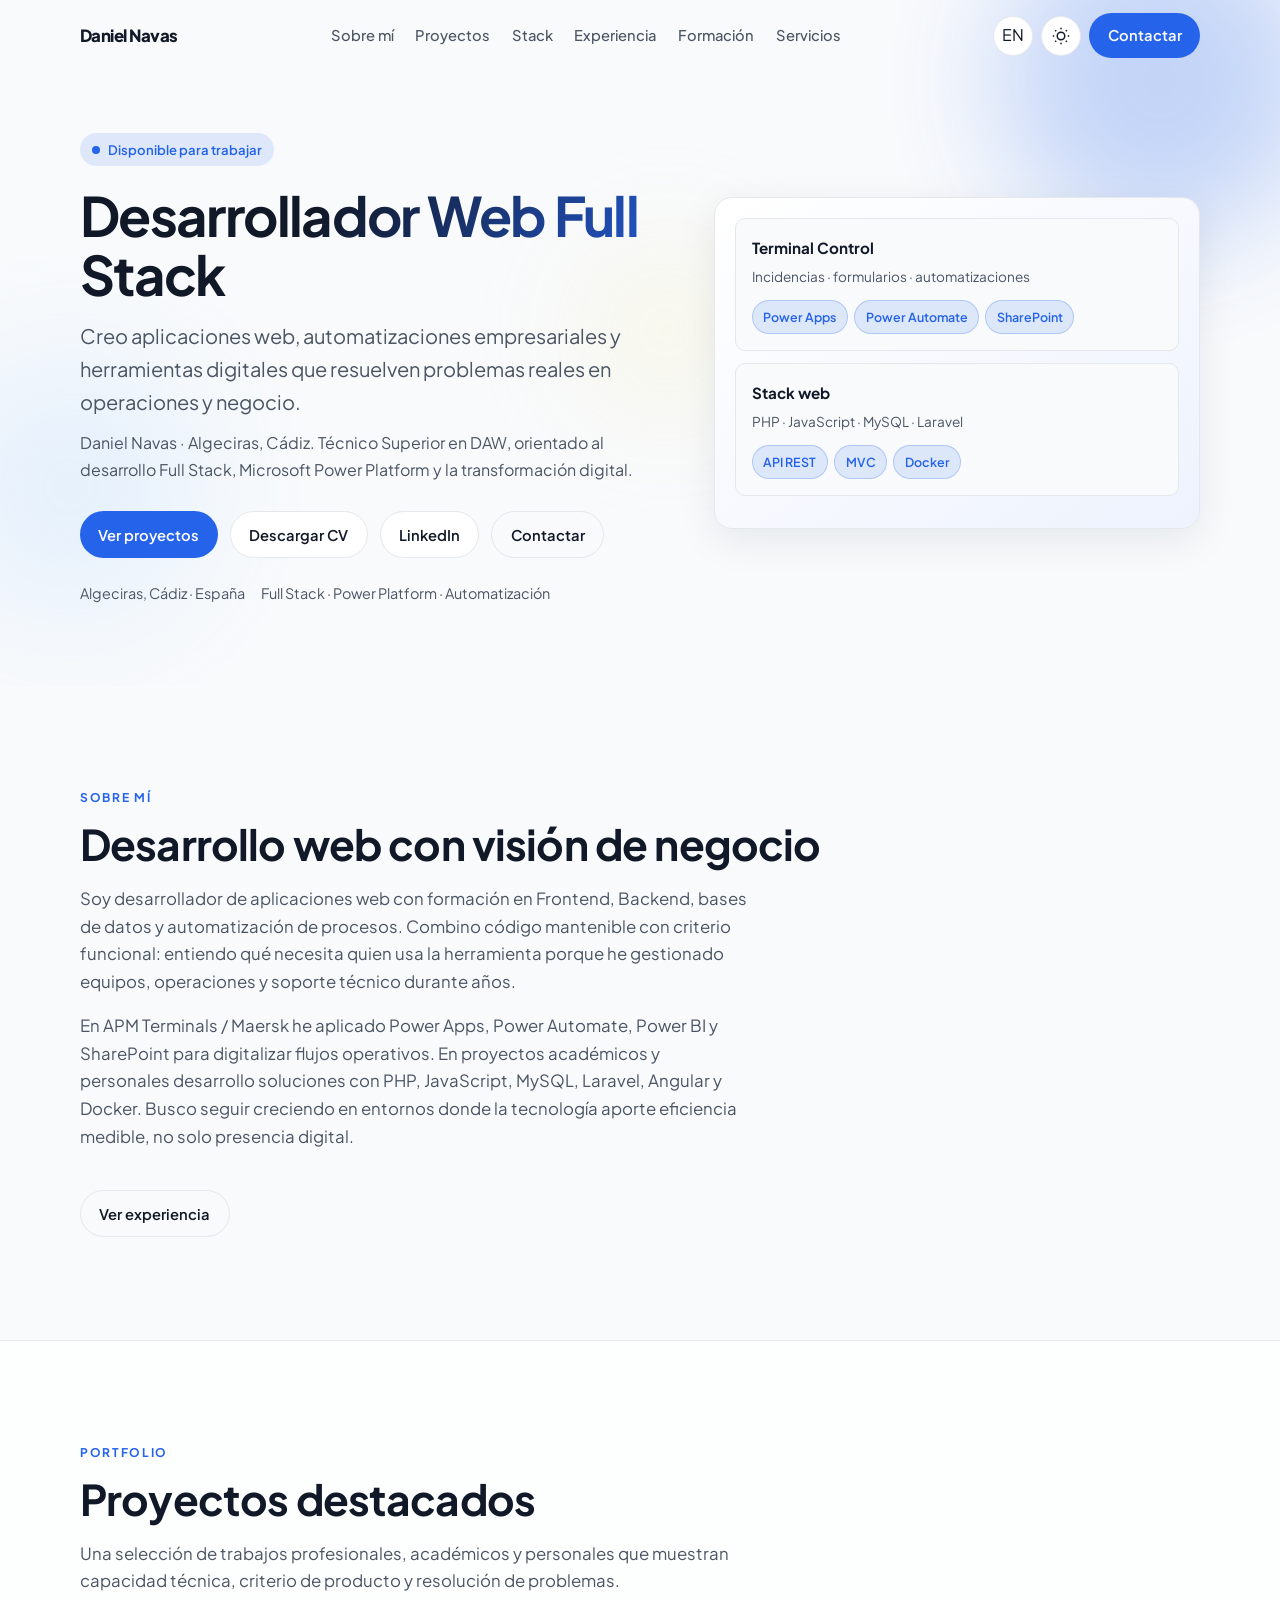
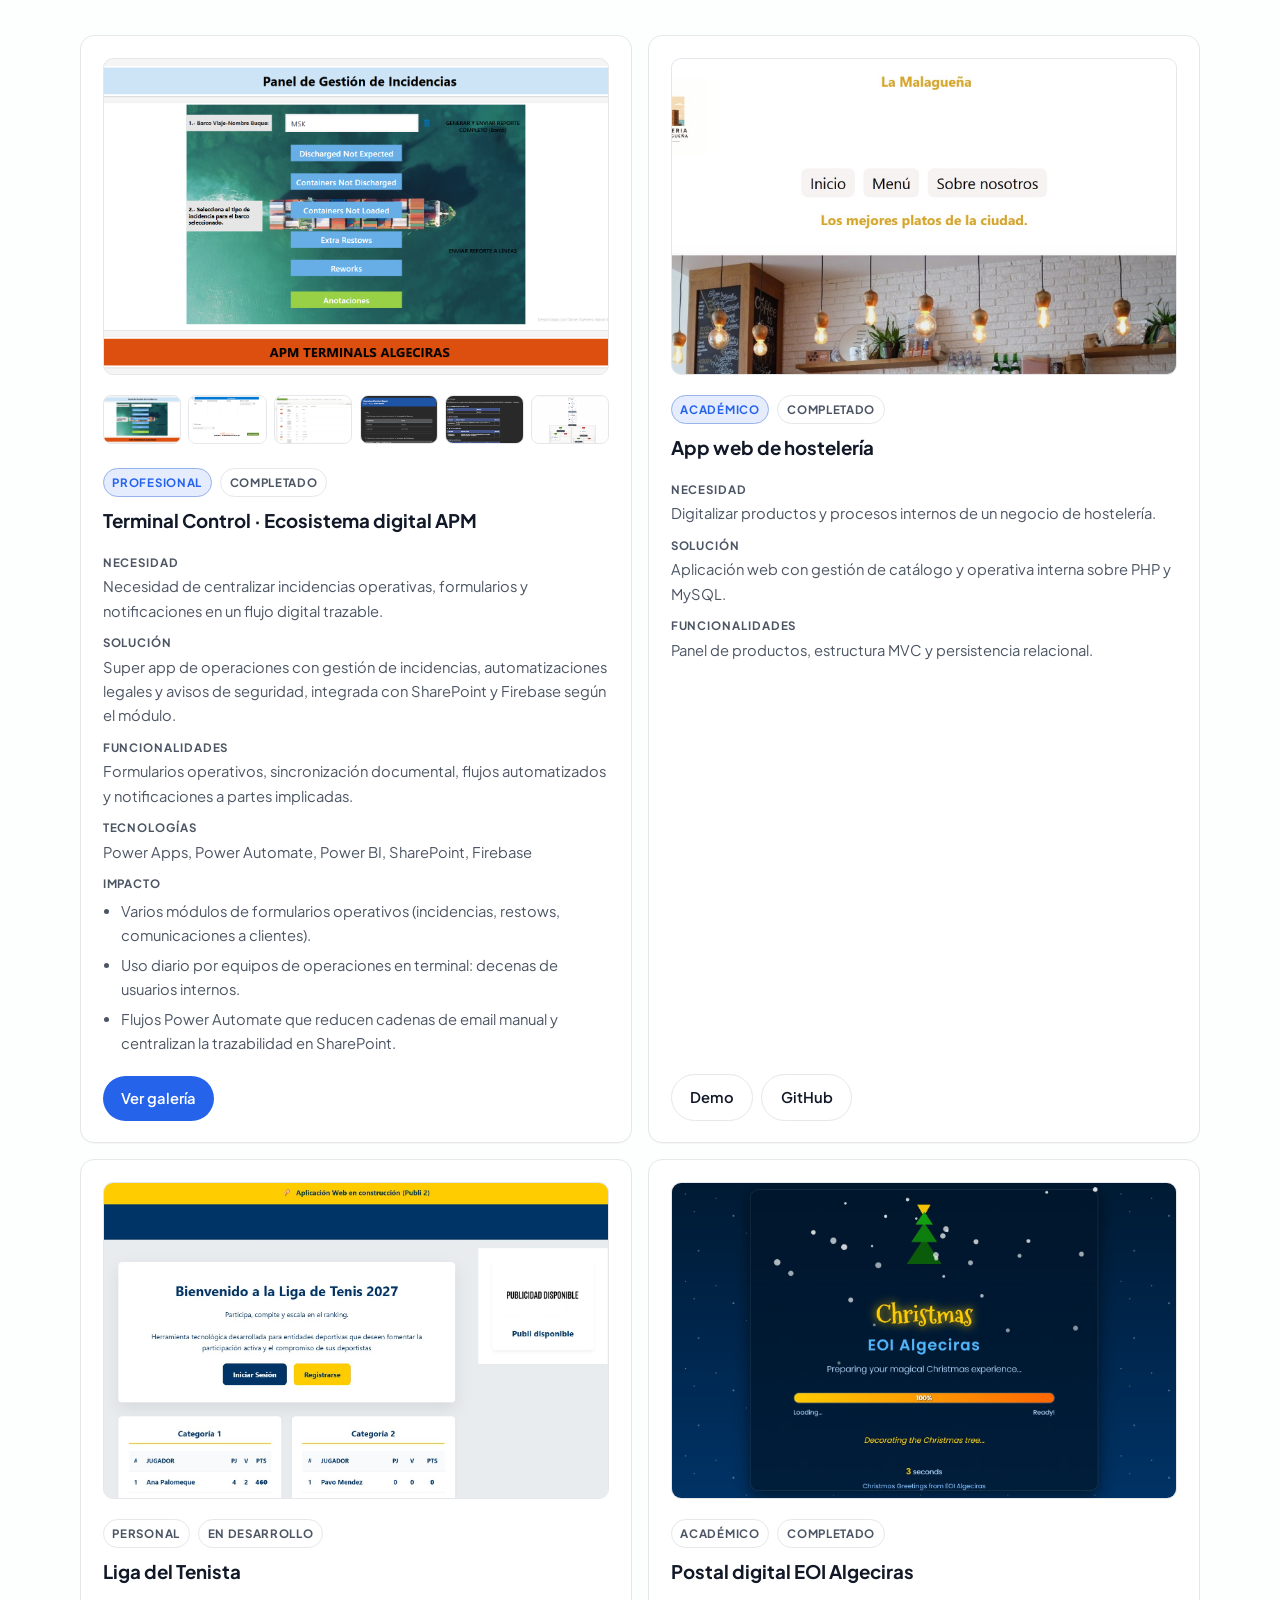
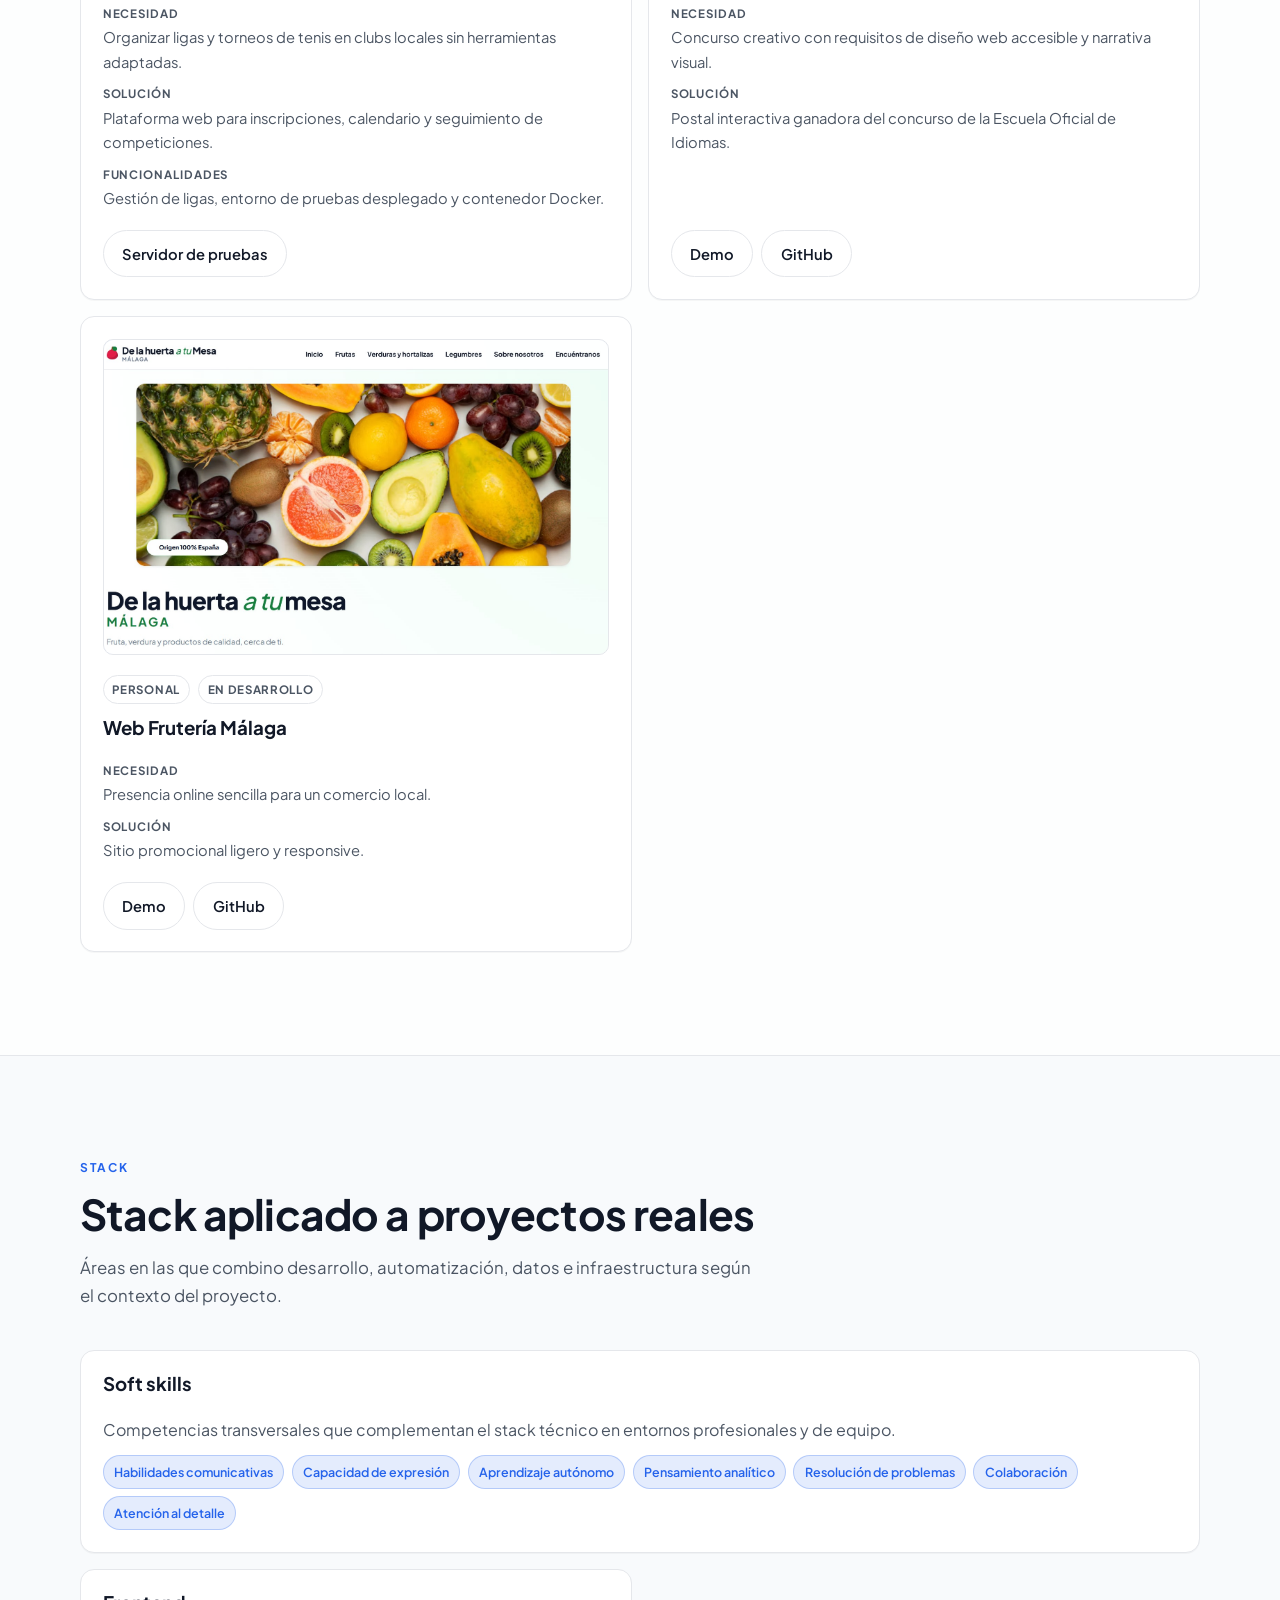
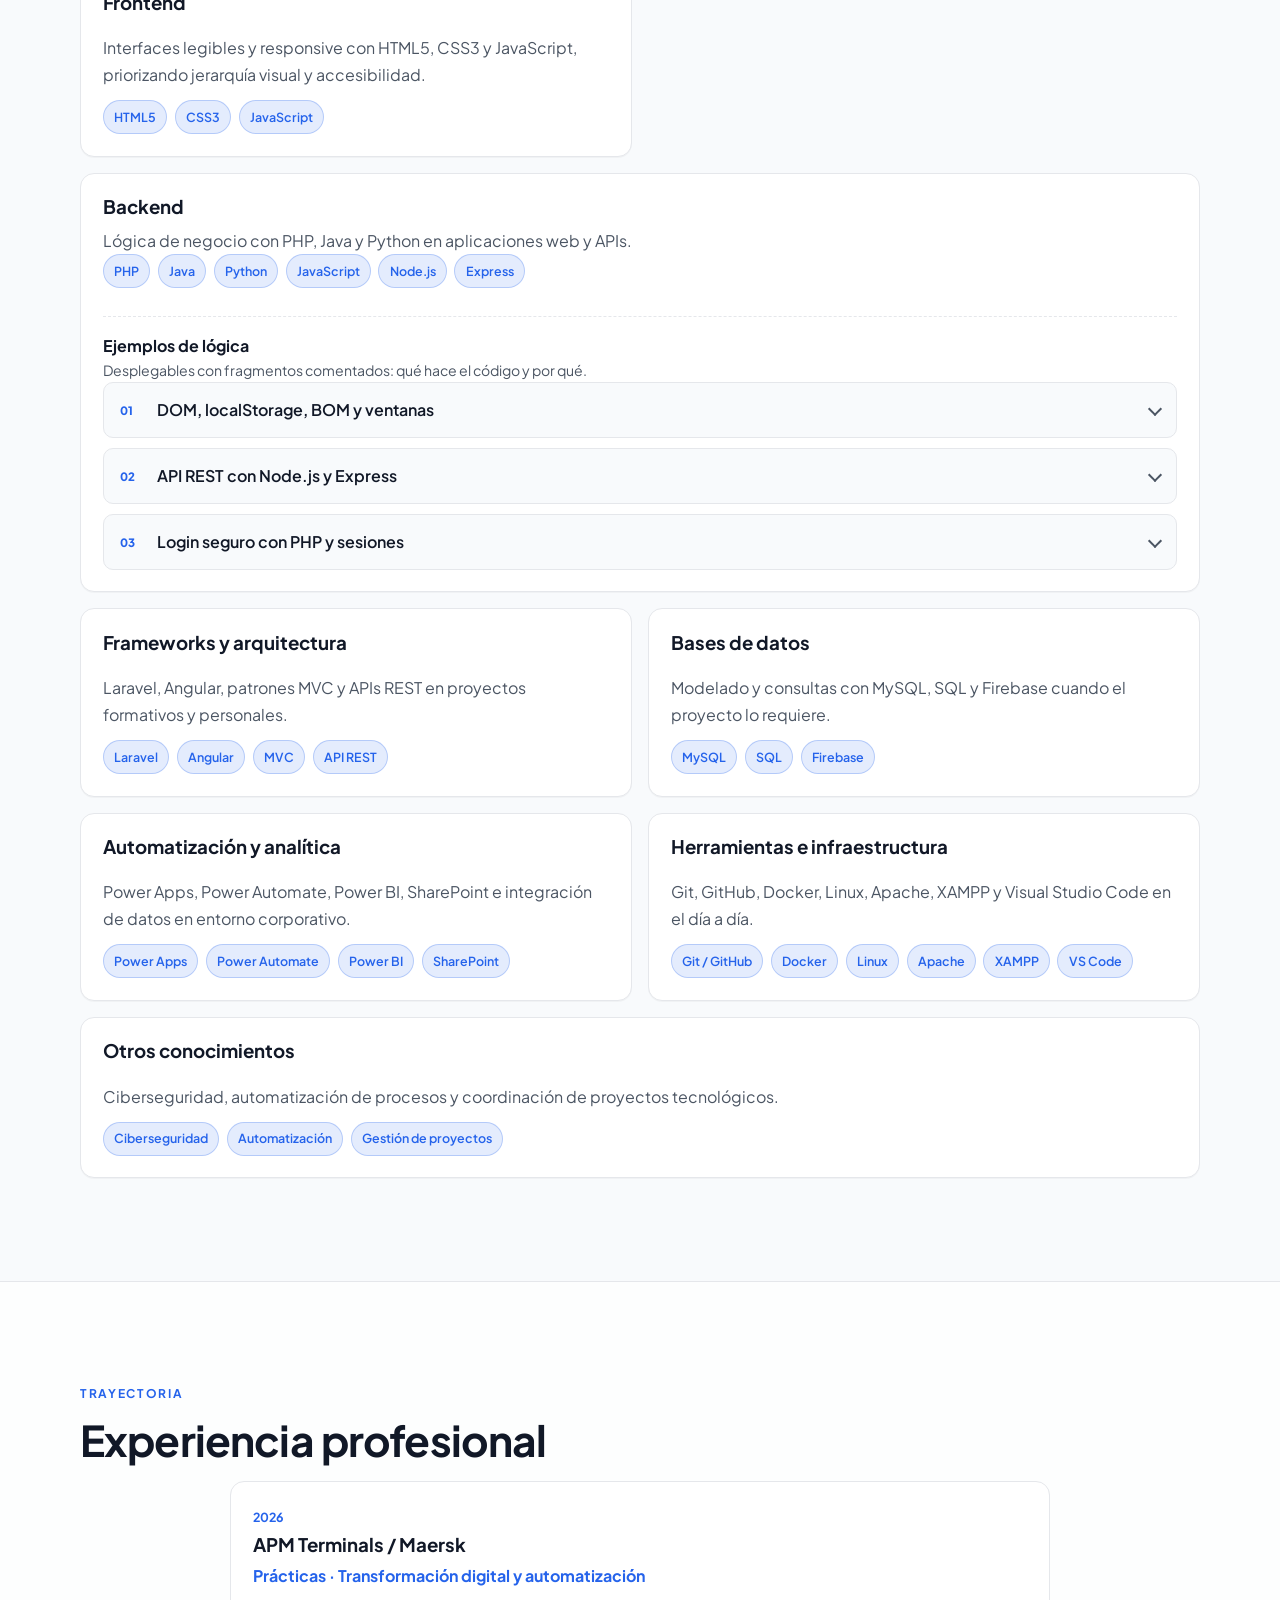
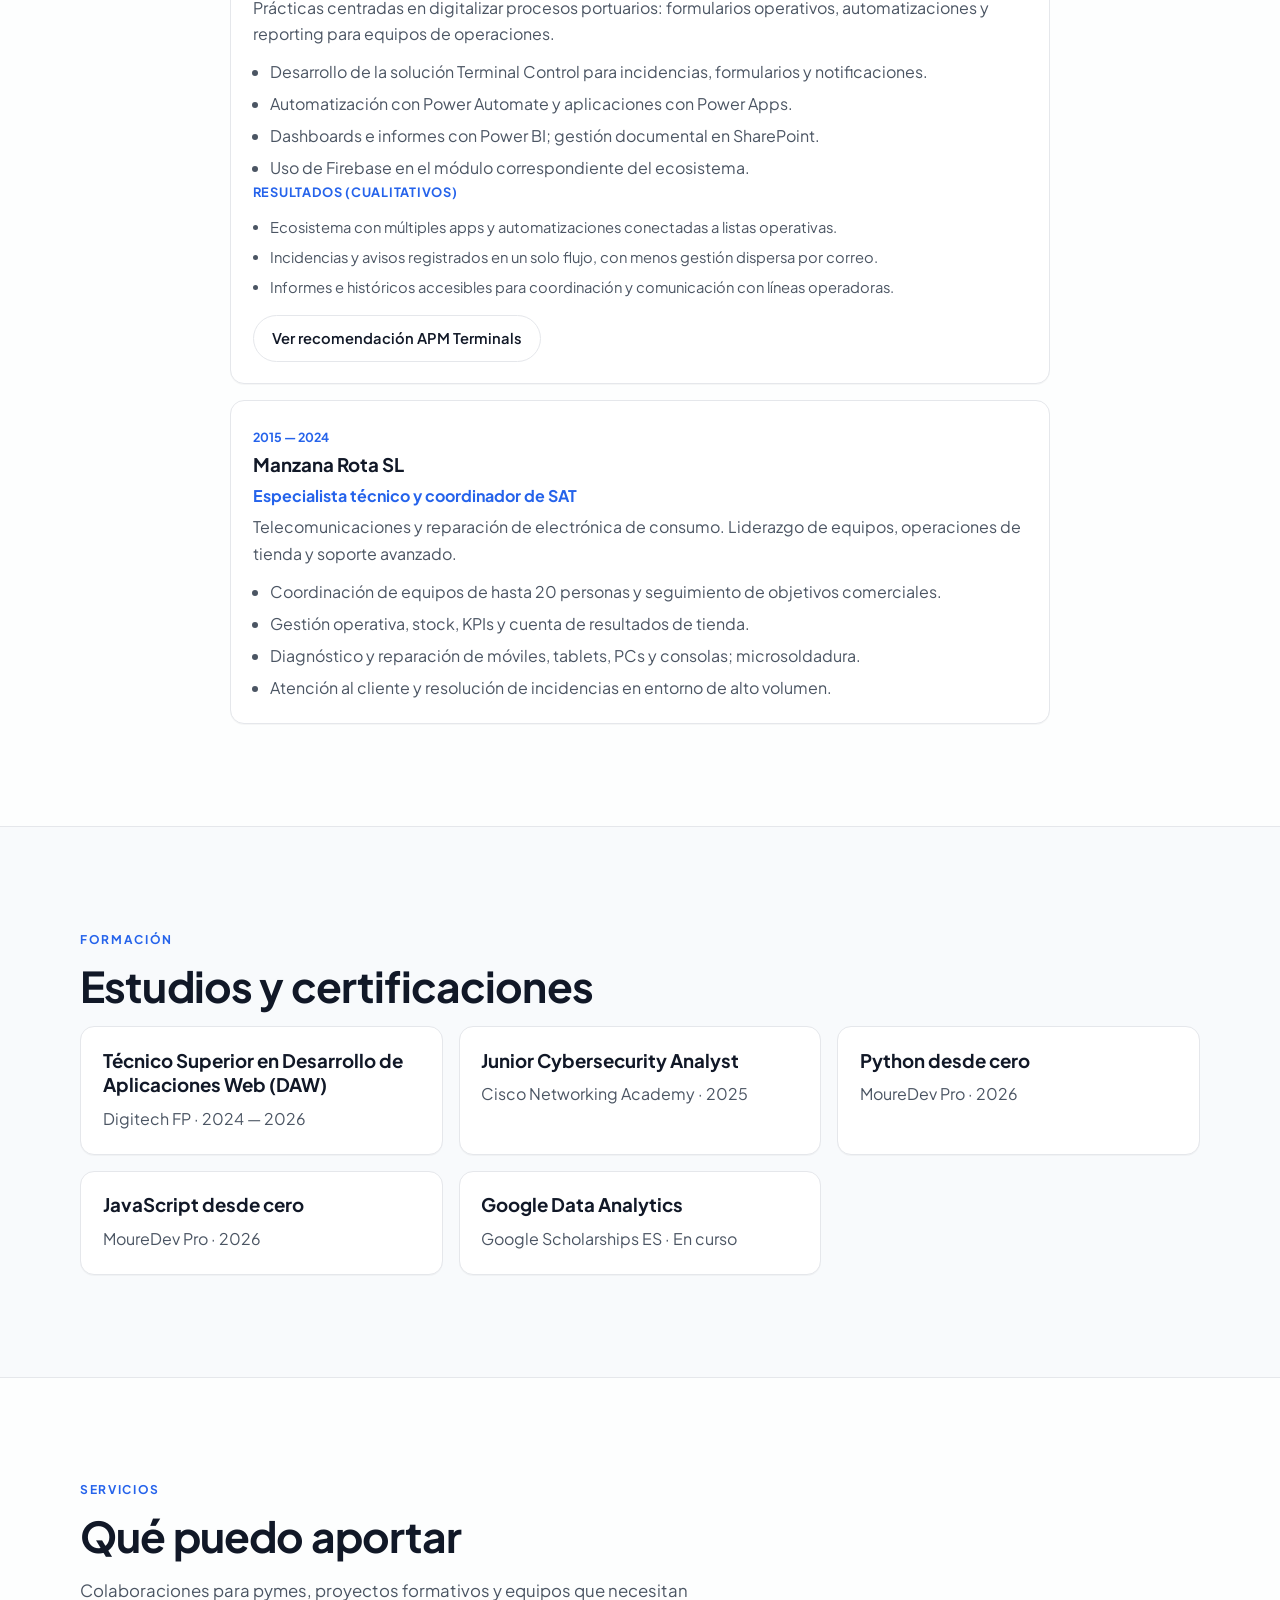
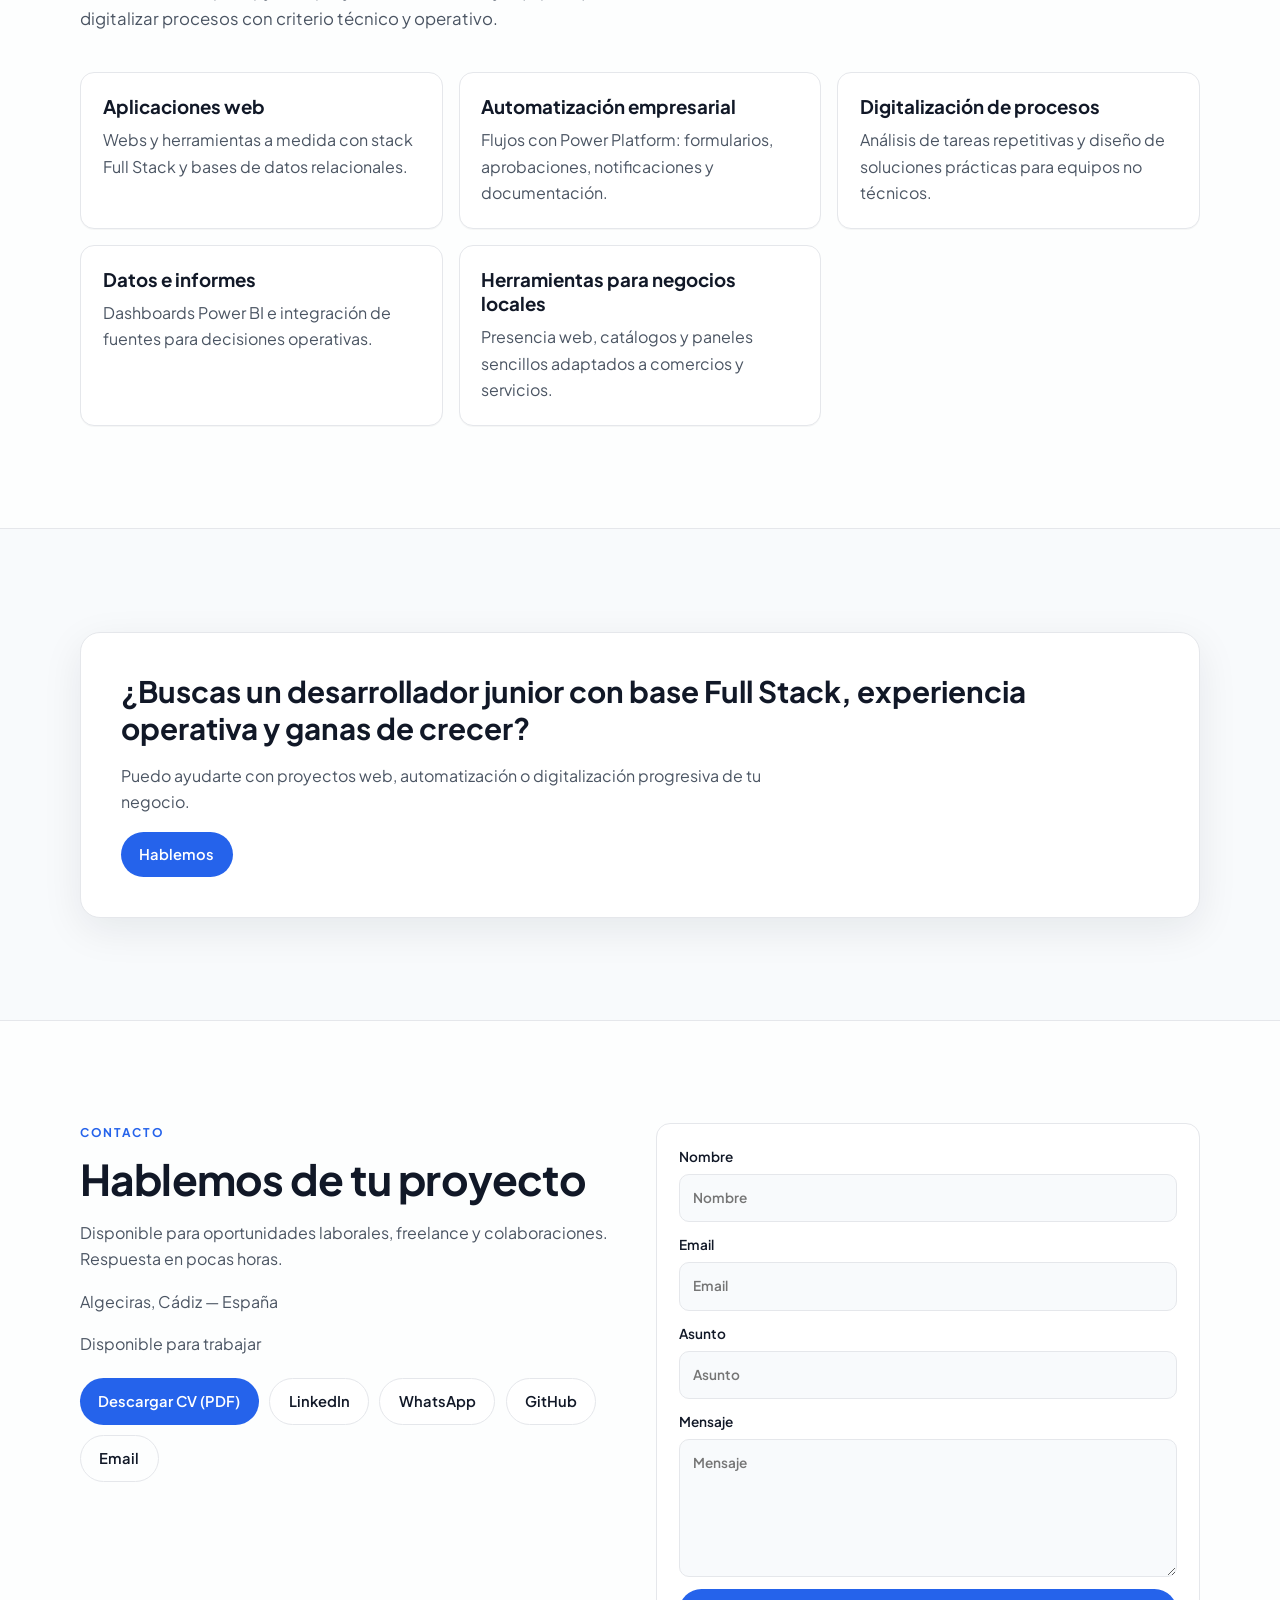
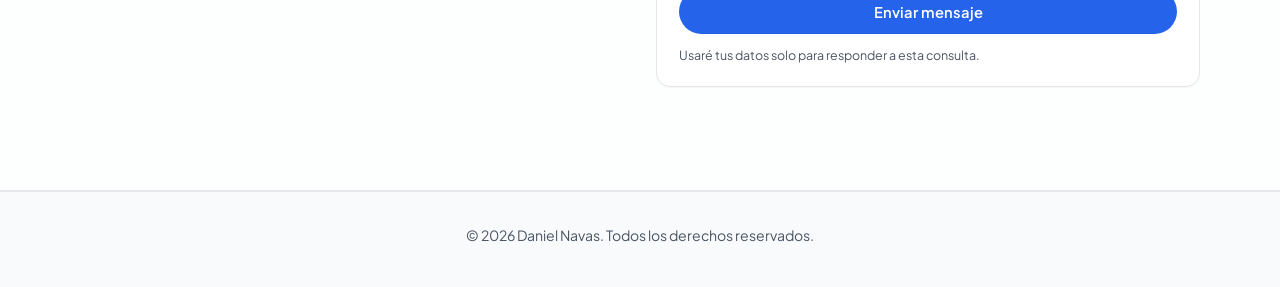
==== commit 563be251: "Contador visitas" ====
--- a/index.html
+++ b/index.html
@@ -542,13 +542,8 @@
   </main>
 
   <footer class="site-footer">
-    <div class="container footer-inner">
+    <div class="container">
       <p class="footer-copy">© <span id="year"></span> Daniel Navas. <span data-i18n="footer_copy">Todos los derechos reservados.</span></p>
-      <p class="footer-visits">
-        <span data-i18n="footer_visits">Visitas:</span>
-        <strong id="visit-count" aria-live="polite">—</strong>
-        <span class="footer-visits-hint" data-i18n="footer_visits_hint">(sesiones únicas, total acumulado)</span>
-      </p>
     </div>
   </footer>
 
--- a/css/styles.css
+++ b/css/styles.css
@@ -1192,35 +1192,8 @@
   text-align: center;
 }
 
-.footer-inner {
-  display: flex;
-  flex-direction: column;
-  align-items: center;
-  gap: 0.65rem;
-}
-
 .footer-copy {
   margin: 0;
-}
-
-.footer-visits {
-  margin: 0;
-  display: flex;
-  flex-wrap: wrap;
-  align-items: baseline;
-  justify-content: center;
-  gap: 0.35rem 0.5rem;
-}
-
-.footer-visits strong {
-  color: var(--accent);
-  font-weight: 700;
-  font-variant-numeric: tabular-nums;
-}
-
-.footer-visits-hint {
-  font-size: 0.78rem;
-  opacity: 0.85;
 }
 
 .project-impact-list,
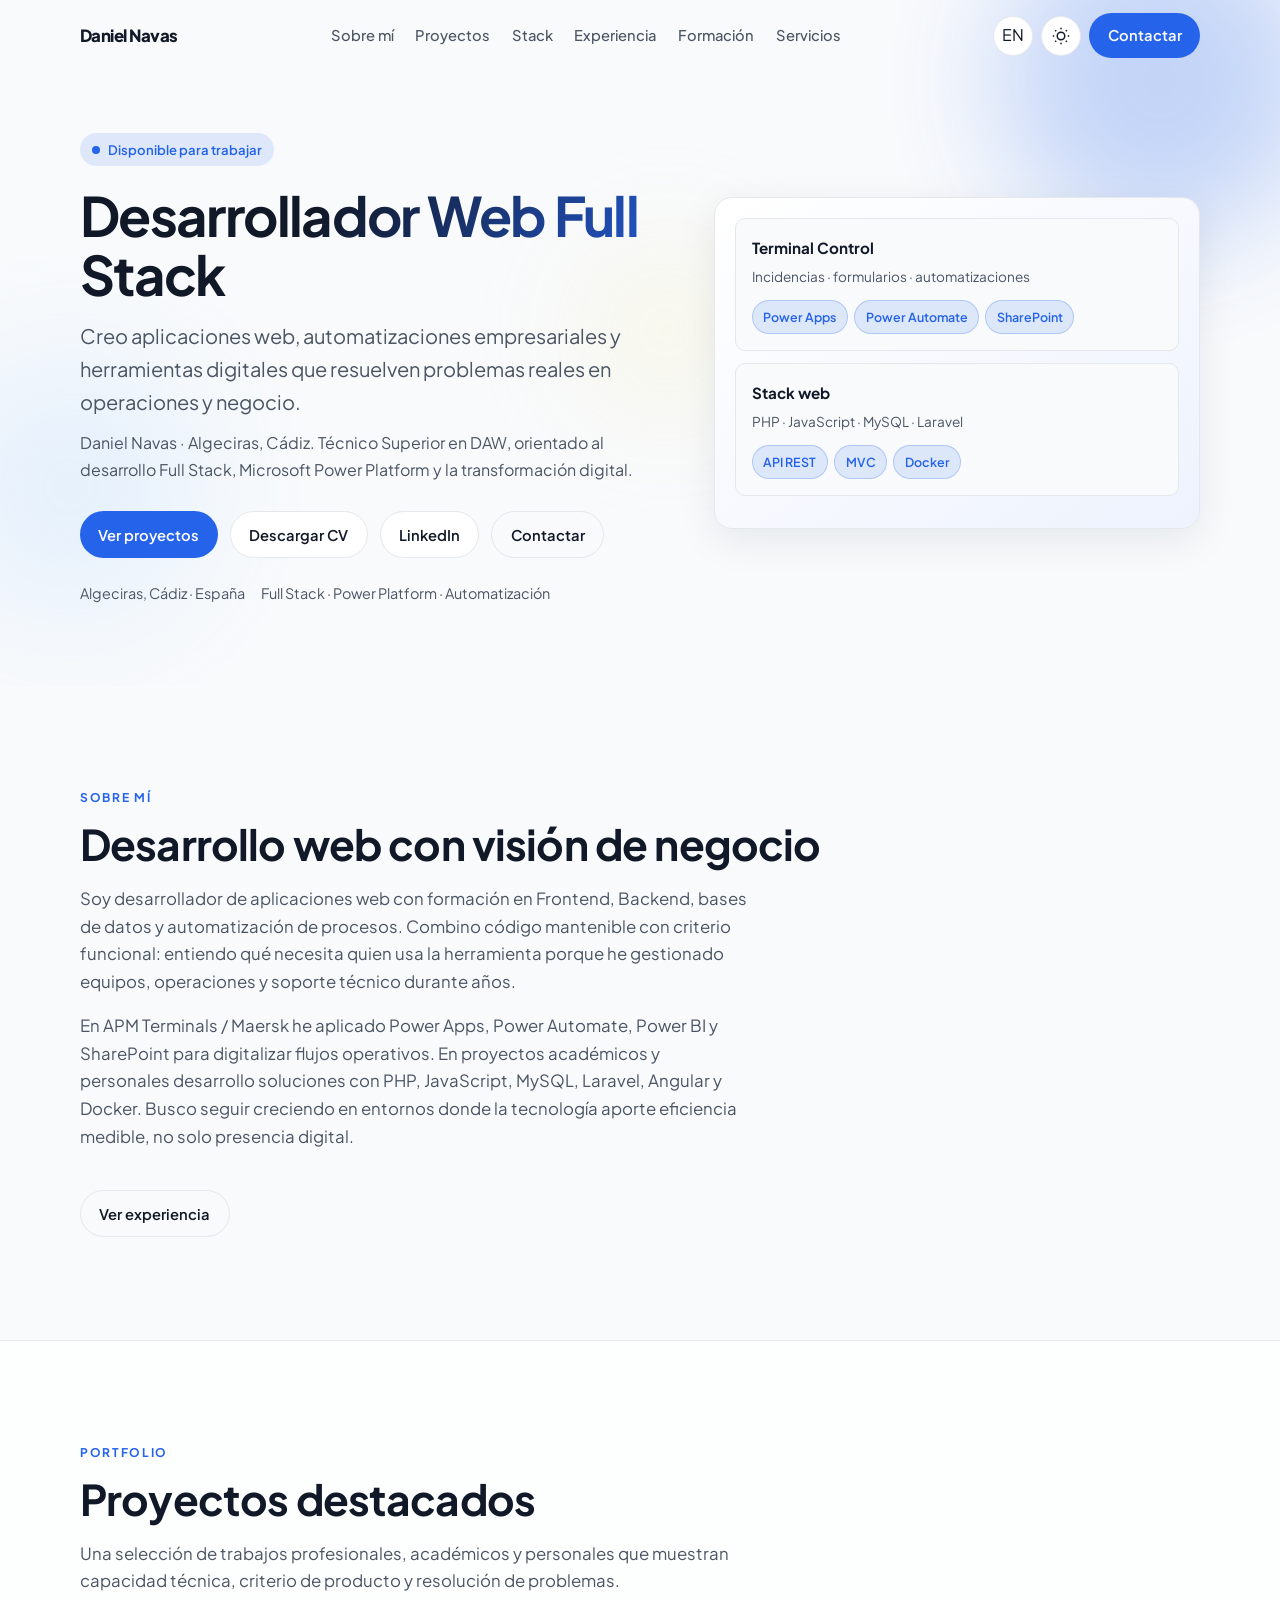
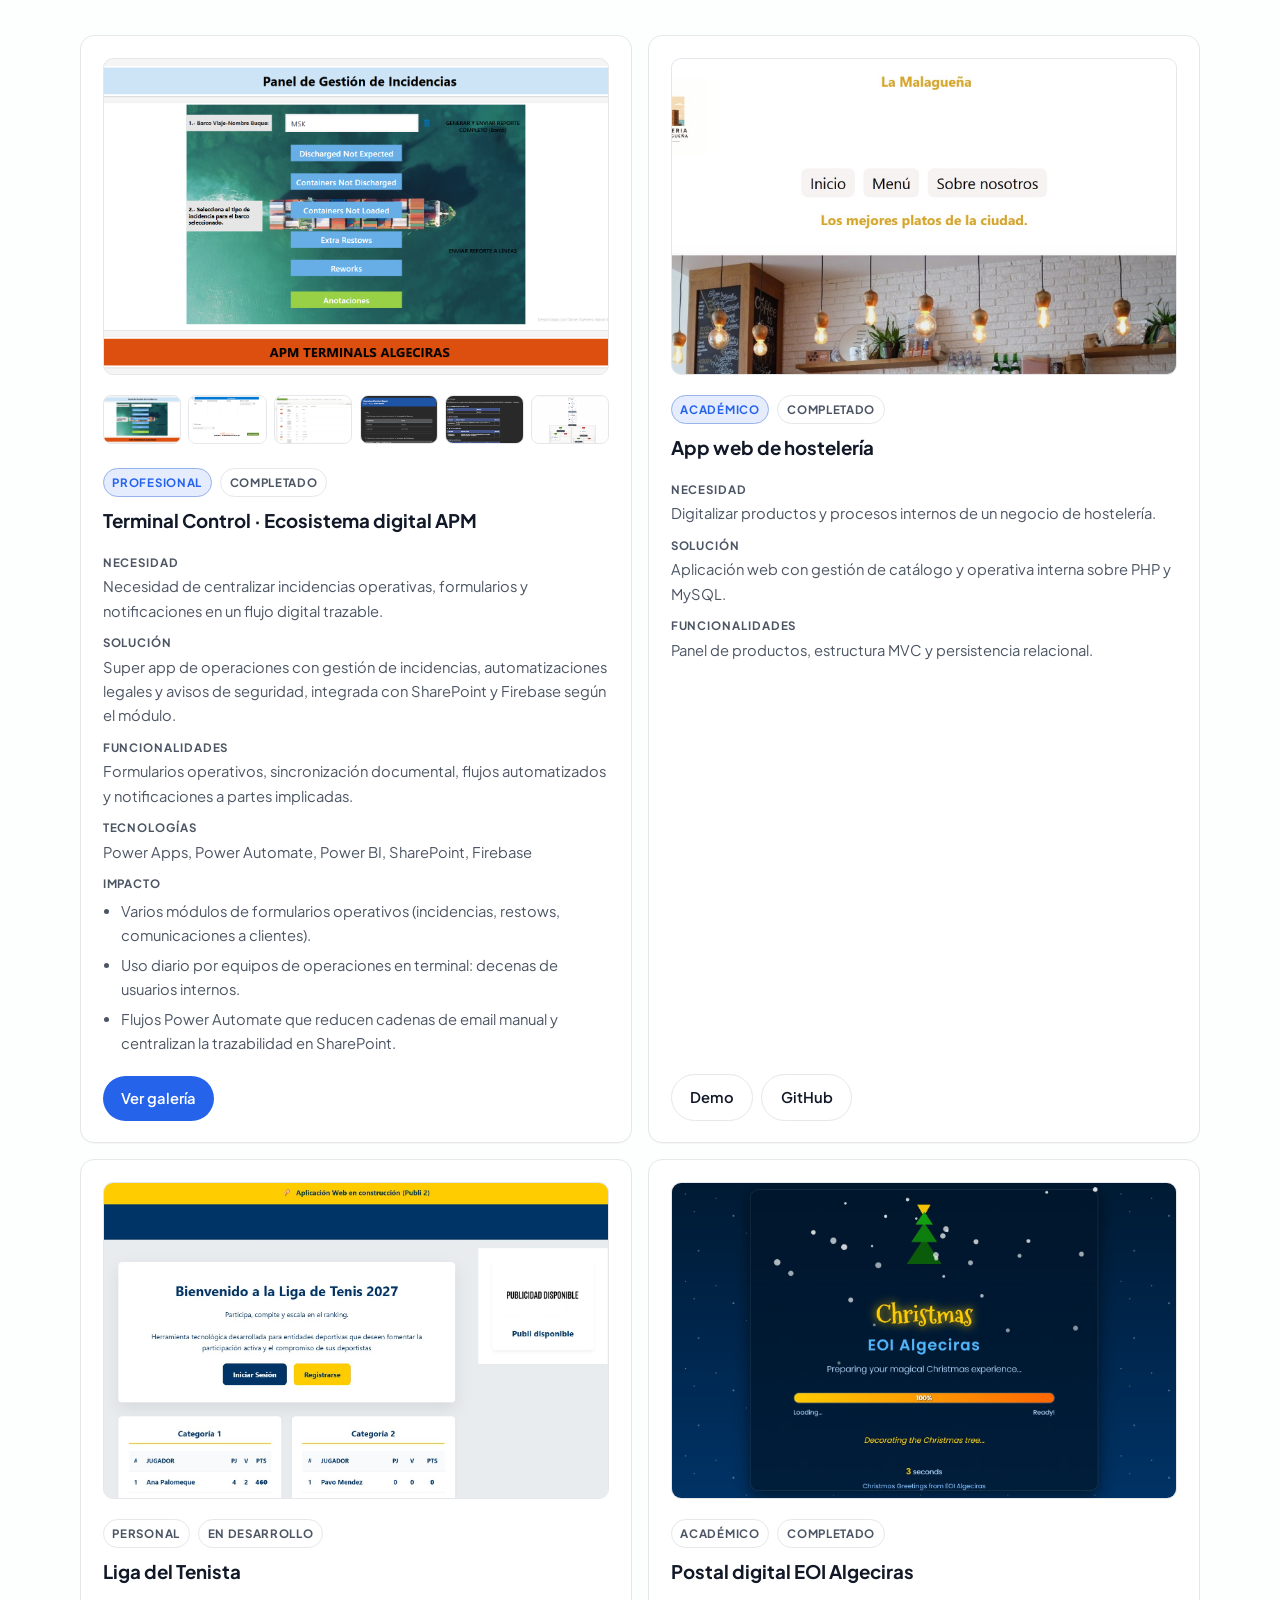
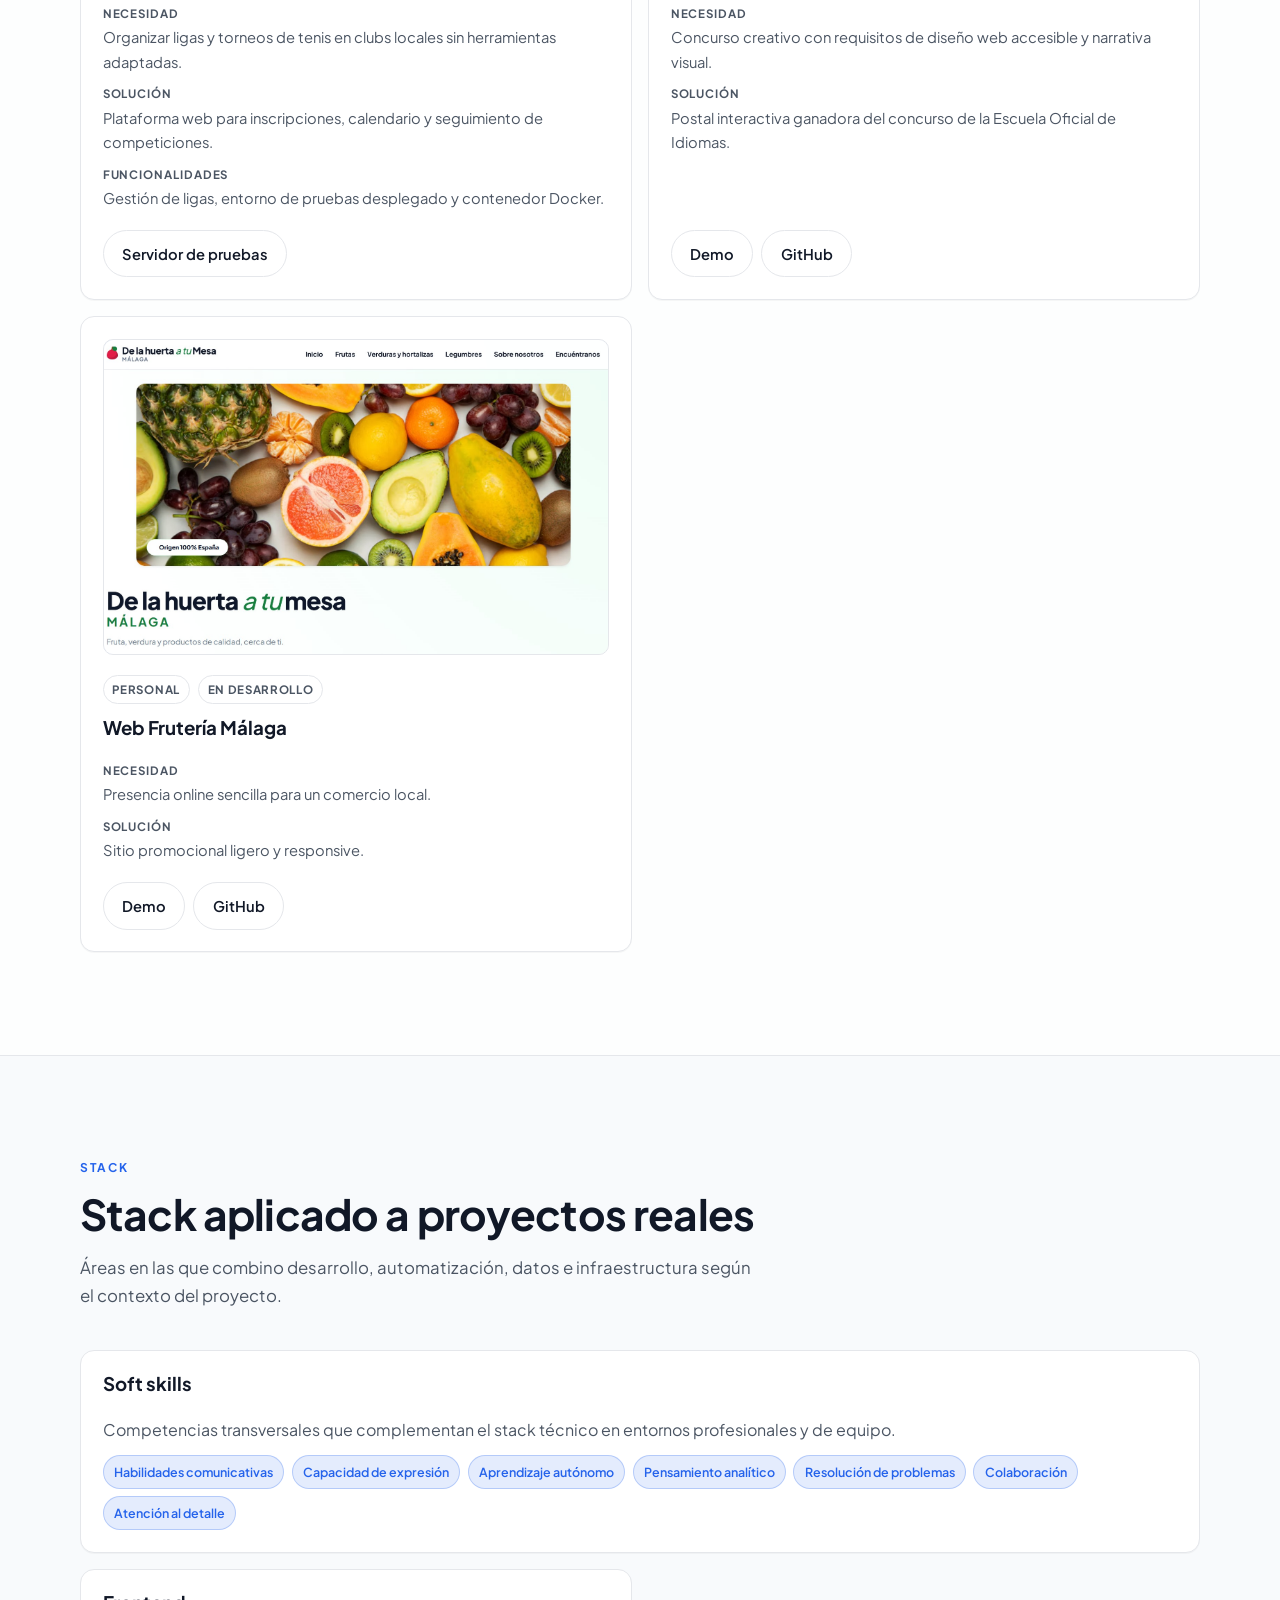
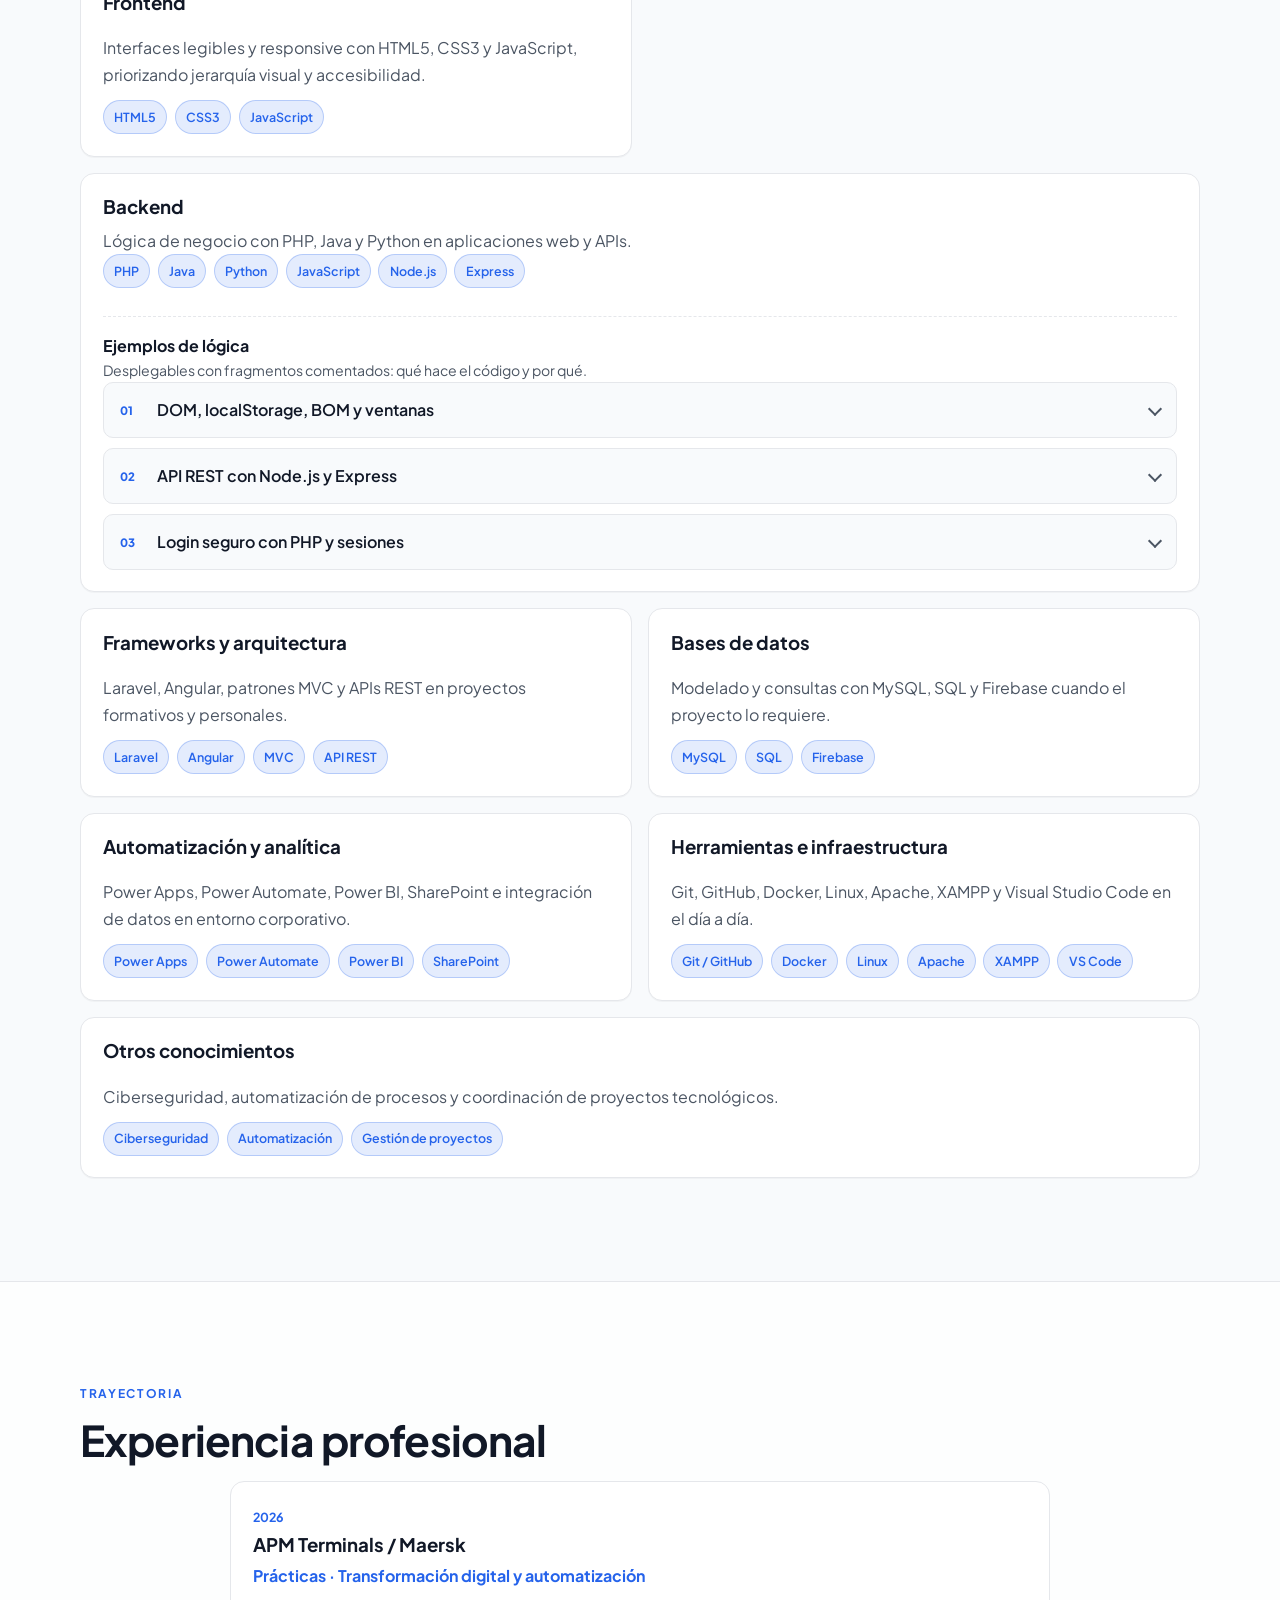
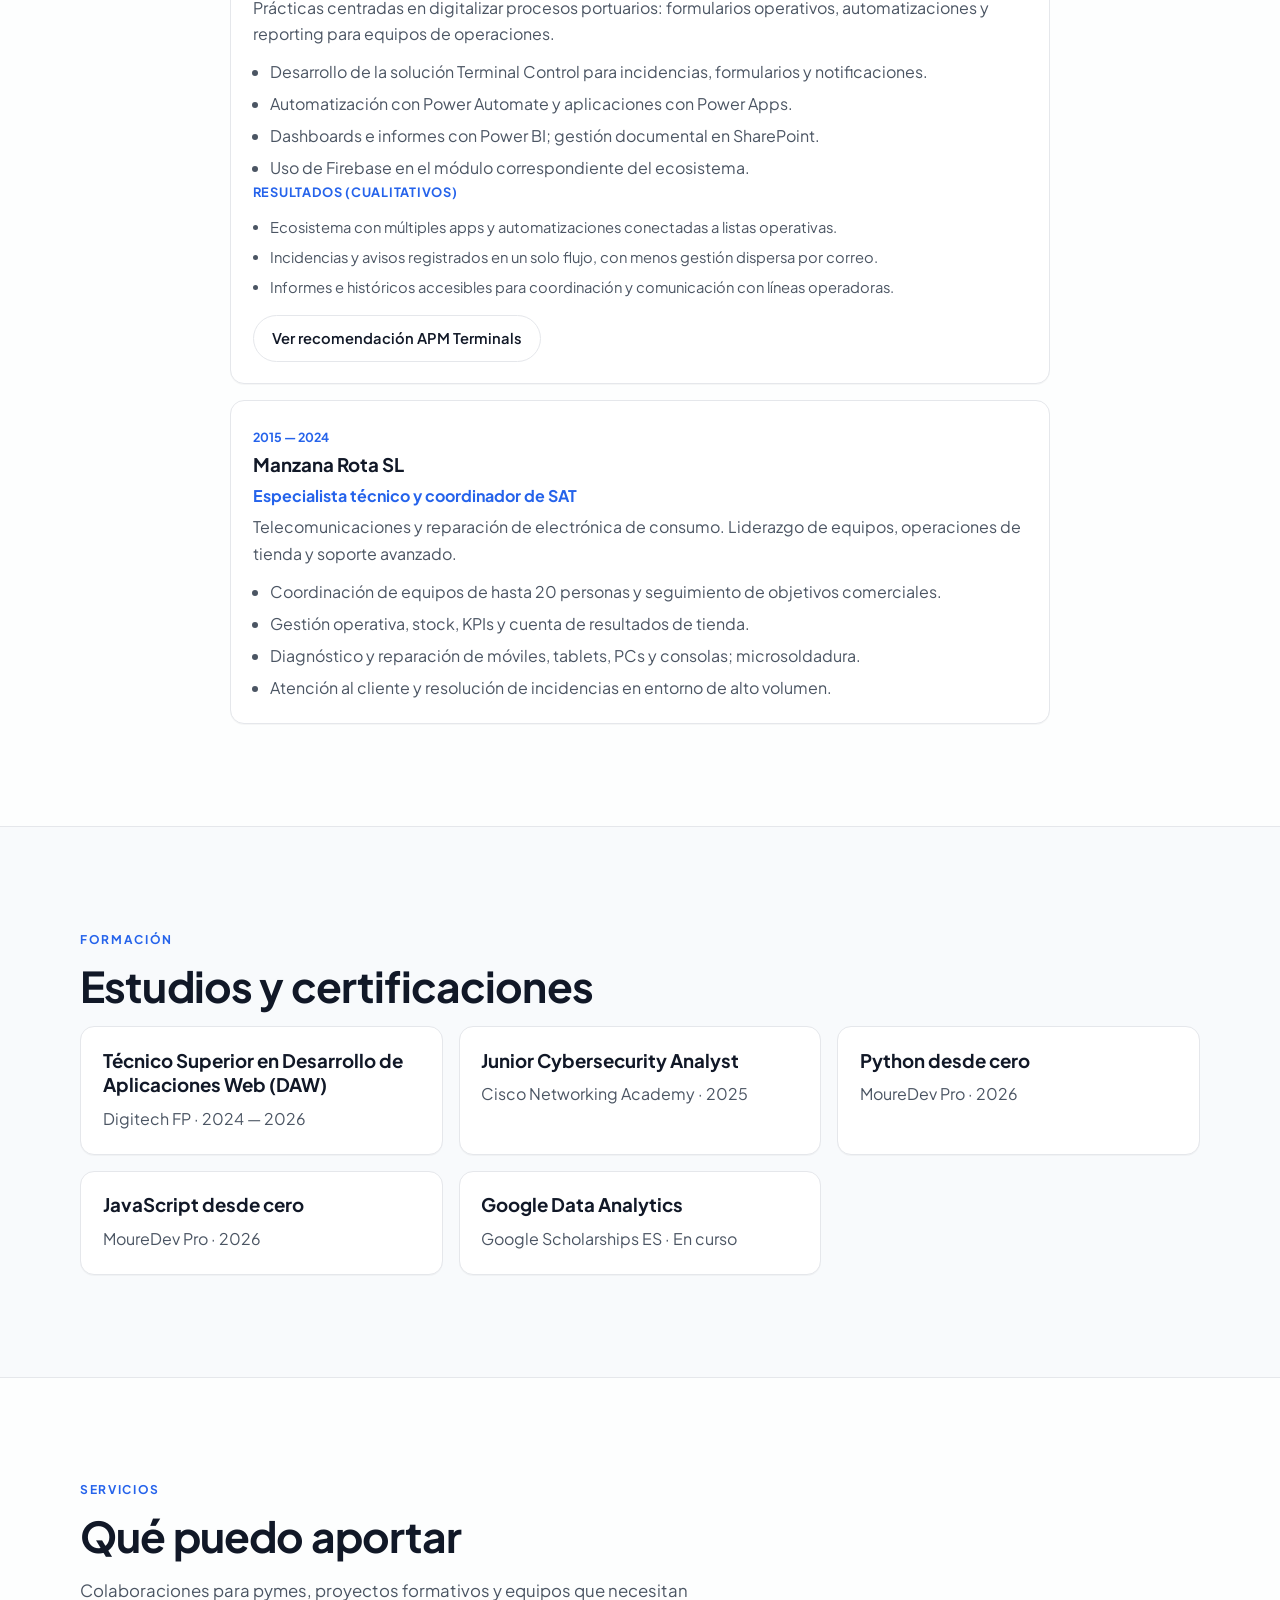
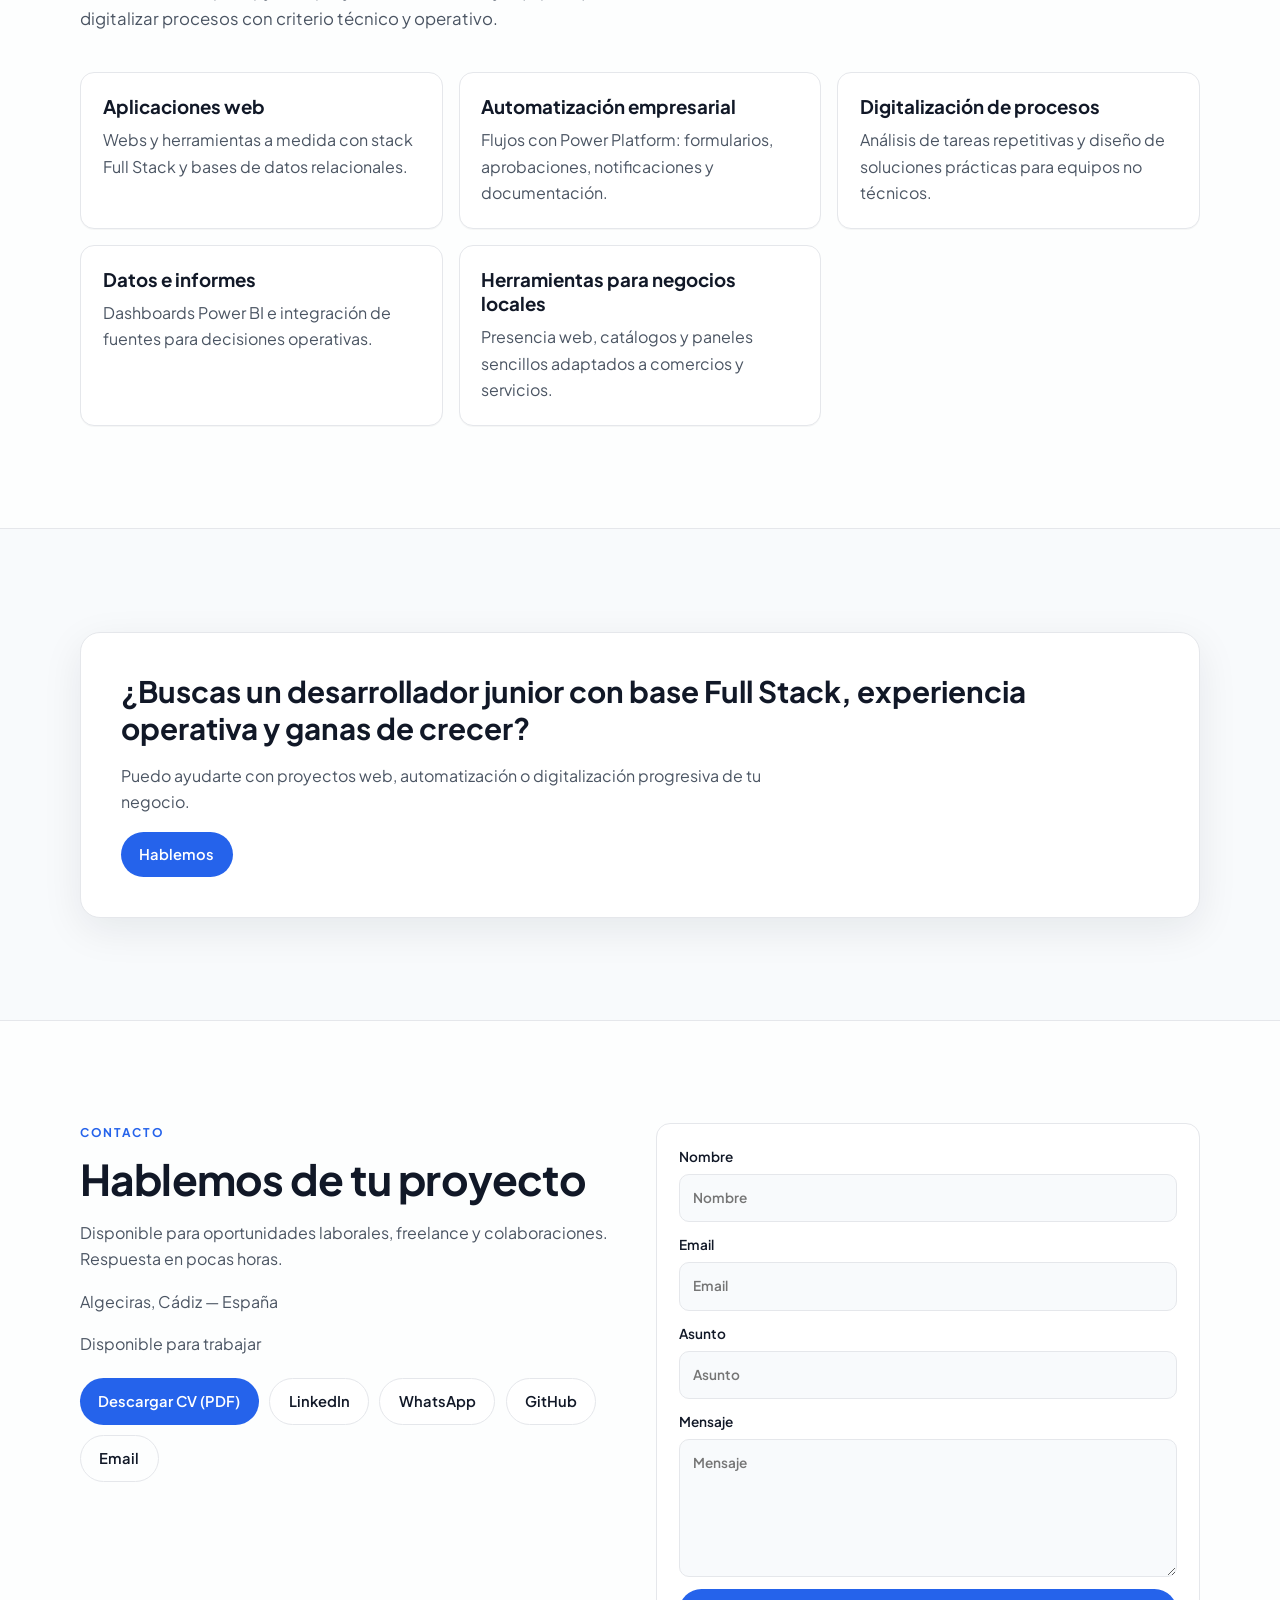
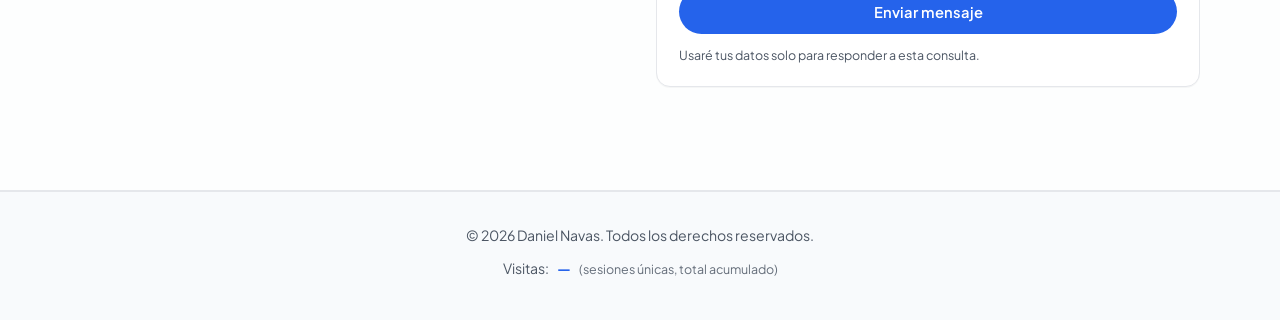
==== commit e1040683: "Contador visitas" ====
--- a/index.html
+++ b/index.html
@@ -542,8 +542,13 @@
   </main>
 
   <footer class="site-footer">
-    <div class="container">
+    <div class="container footer-inner">
       <p class="footer-copy">© <span id="year"></span> Daniel Navas. <span data-i18n="footer_copy">Todos los derechos reservados.</span></p>
+      <p class="footer-visits">
+        <span data-i18n="footer_visits">Visitas:</span>
+        <strong id="visit-count" aria-live="polite">—</strong>
+        <span class="footer-visits-hint" data-i18n="footer_visits_hint">(sesiones únicas, total acumulado)</span>
+      </p>
     </div>
   </footer>
 
--- a/css/styles.css
+++ b/css/styles.css
@@ -1192,8 +1192,35 @@
   text-align: center;
 }
 
+.footer-inner {
+  display: flex;
+  flex-direction: column;
+  align-items: center;
+  gap: 0.65rem;
+}
+
 .footer-copy {
   margin: 0;
+}
+
+.footer-visits {
+  margin: 0;
+  display: flex;
+  flex-wrap: wrap;
+  align-items: baseline;
+  justify-content: center;
+  gap: 0.35rem 0.5rem;
+}
+
+.footer-visits strong {
+  color: var(--accent);
+  font-weight: 700;
+  font-variant-numeric: tabular-nums;
+}
+
+.footer-visits-hint {
+  font-size: 0.78rem;
+  opacity: 0.85;
 }
 
 .project-impact-list,
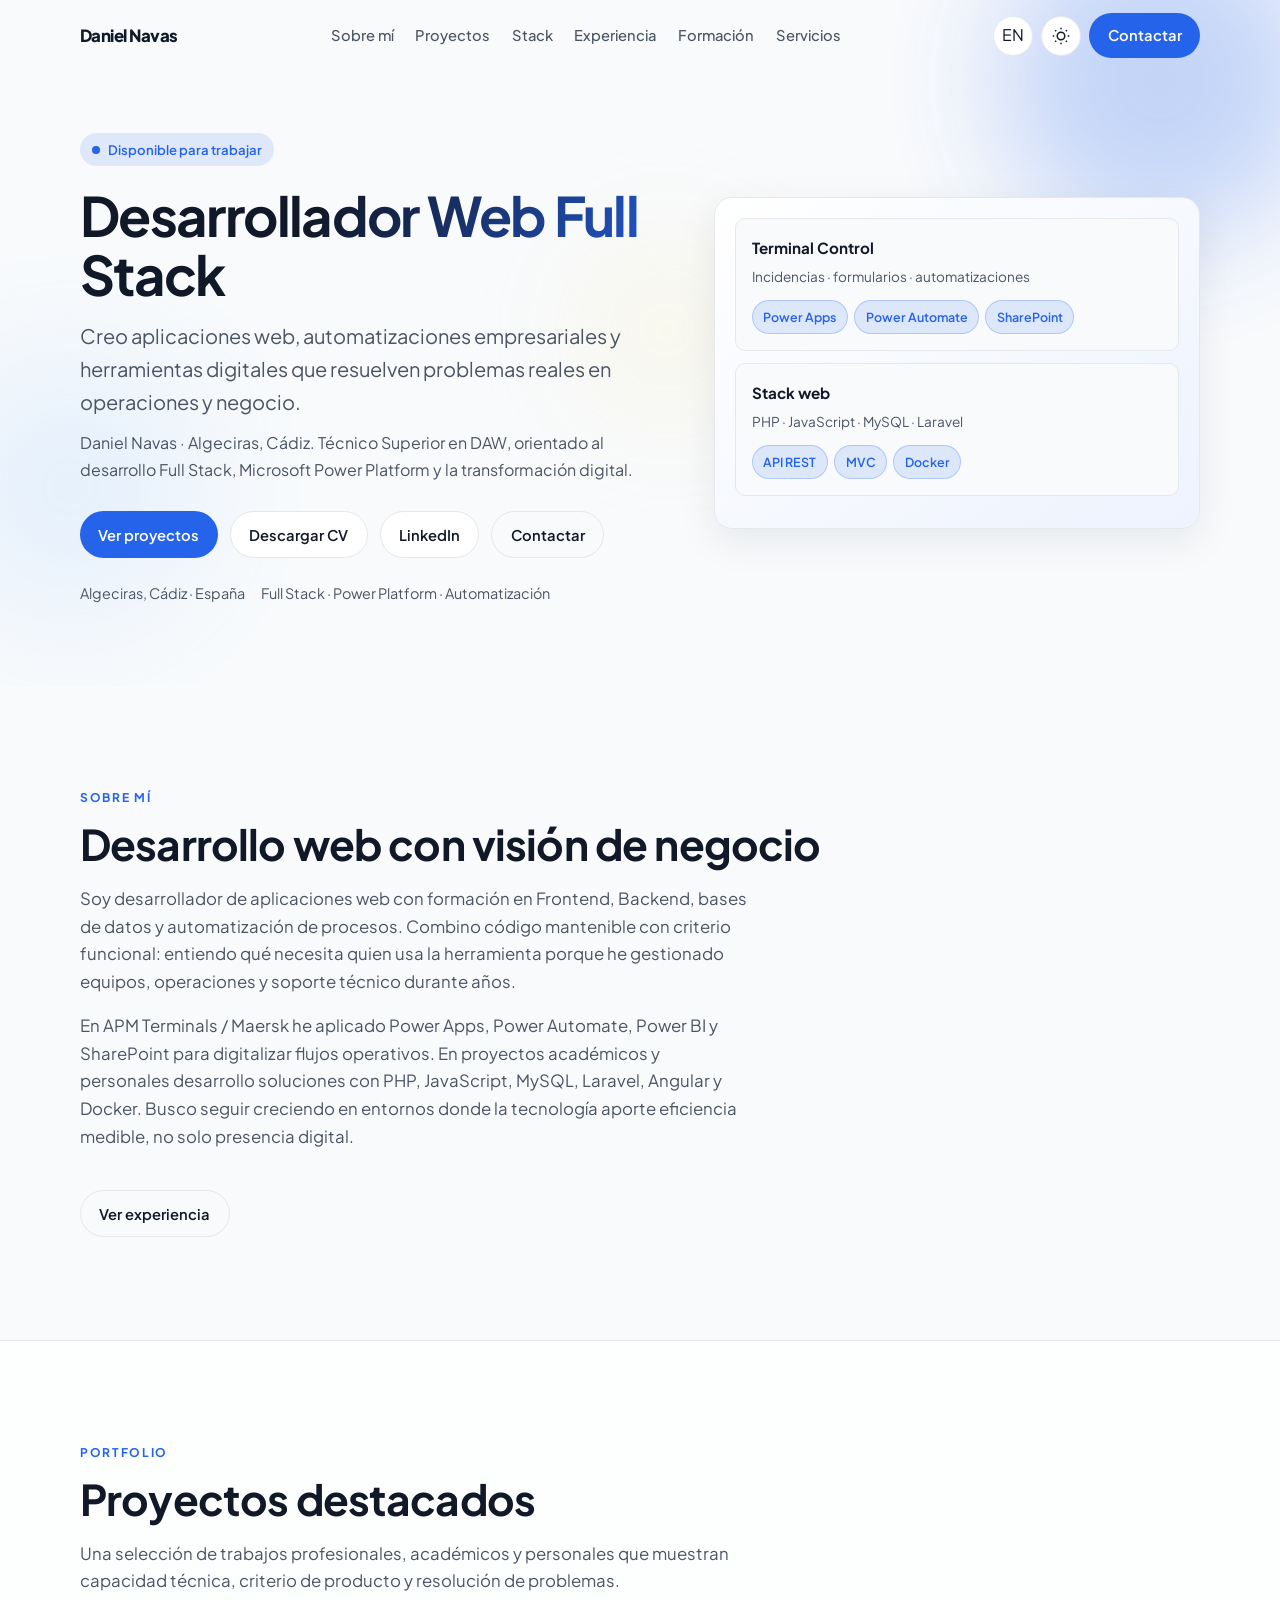
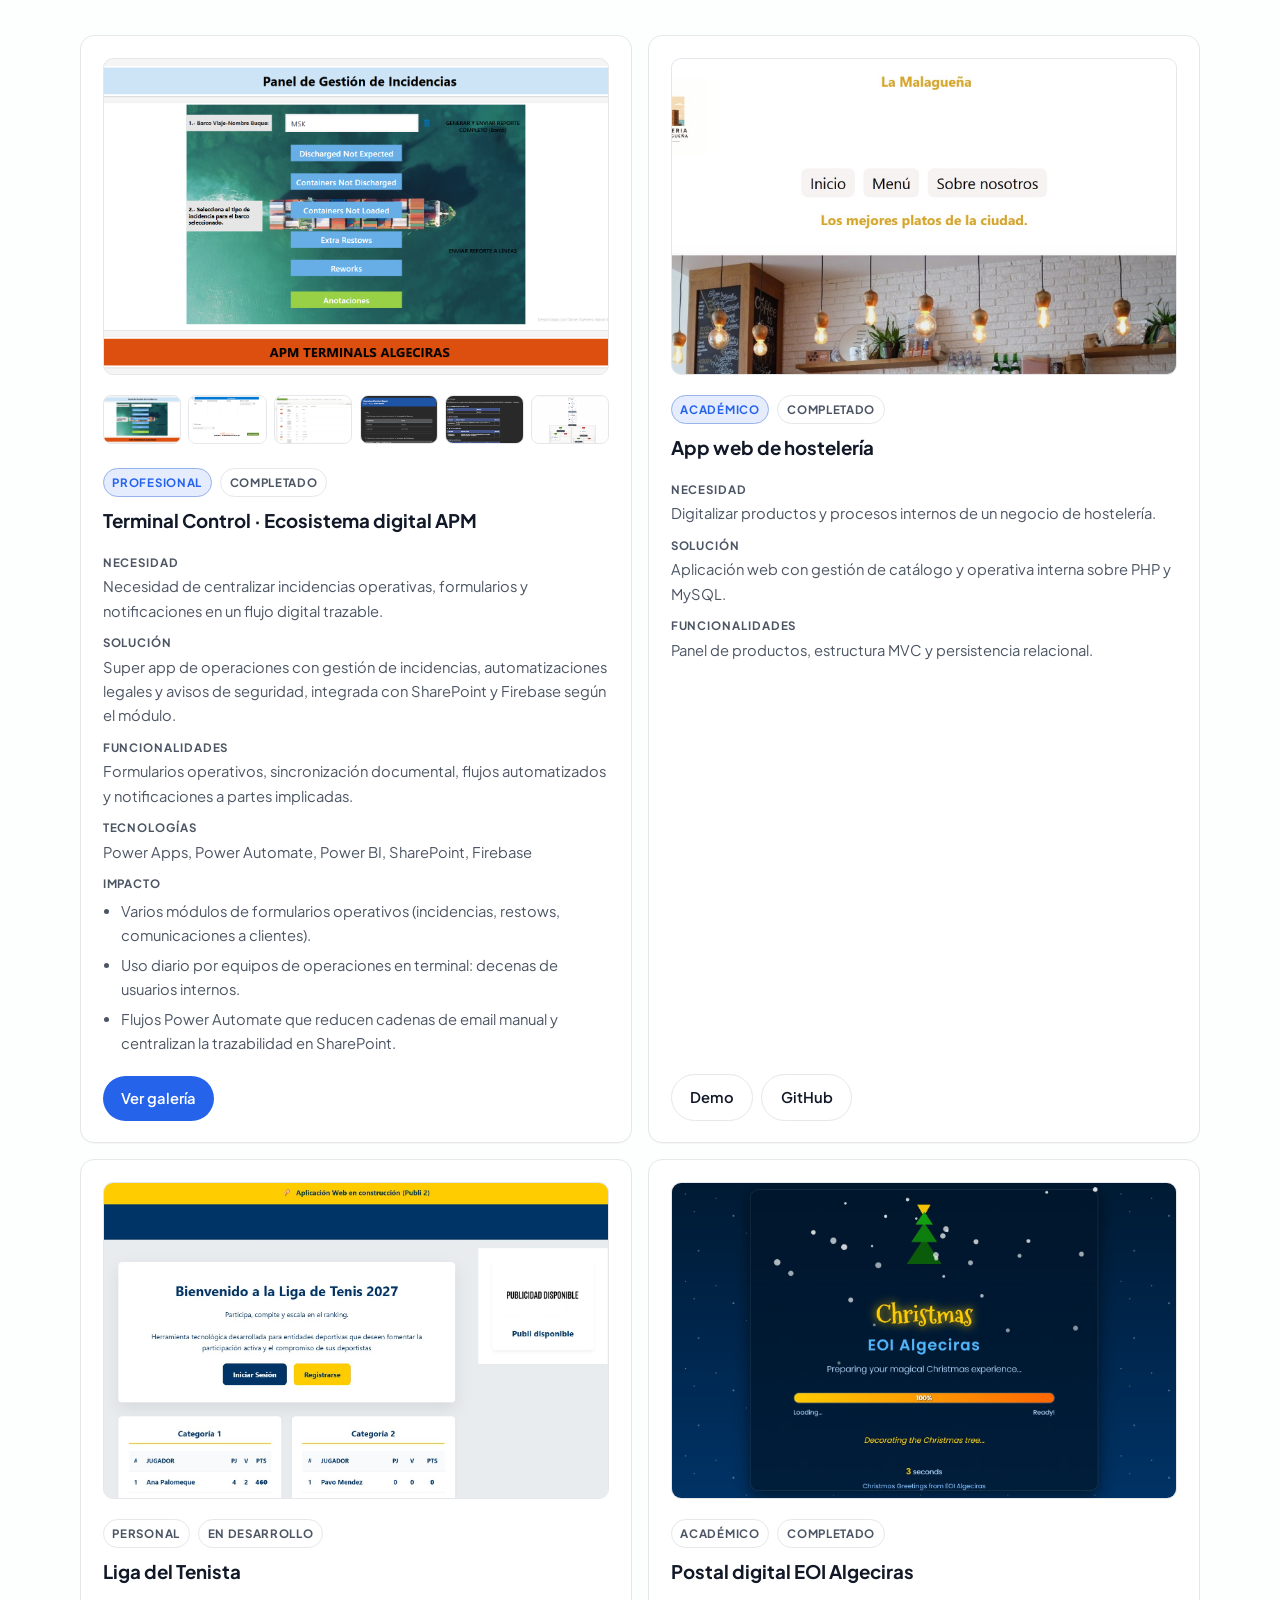
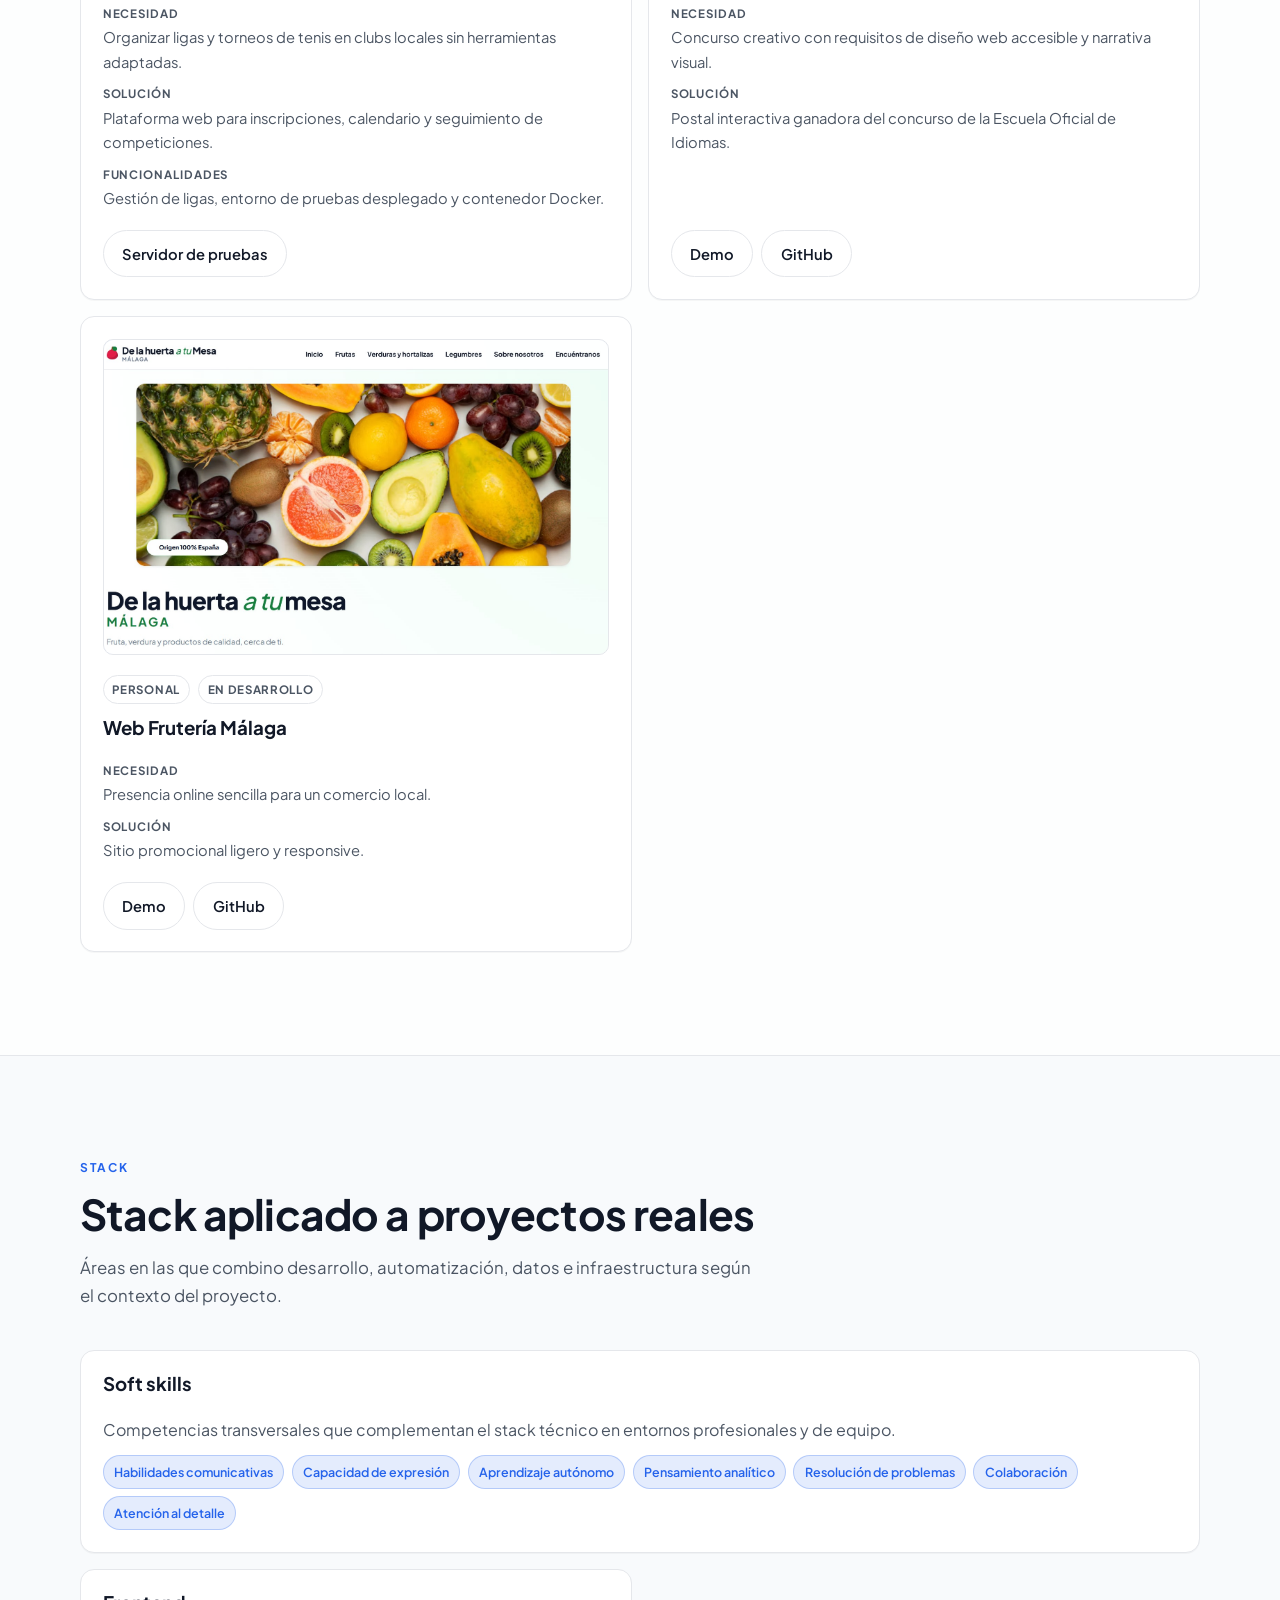
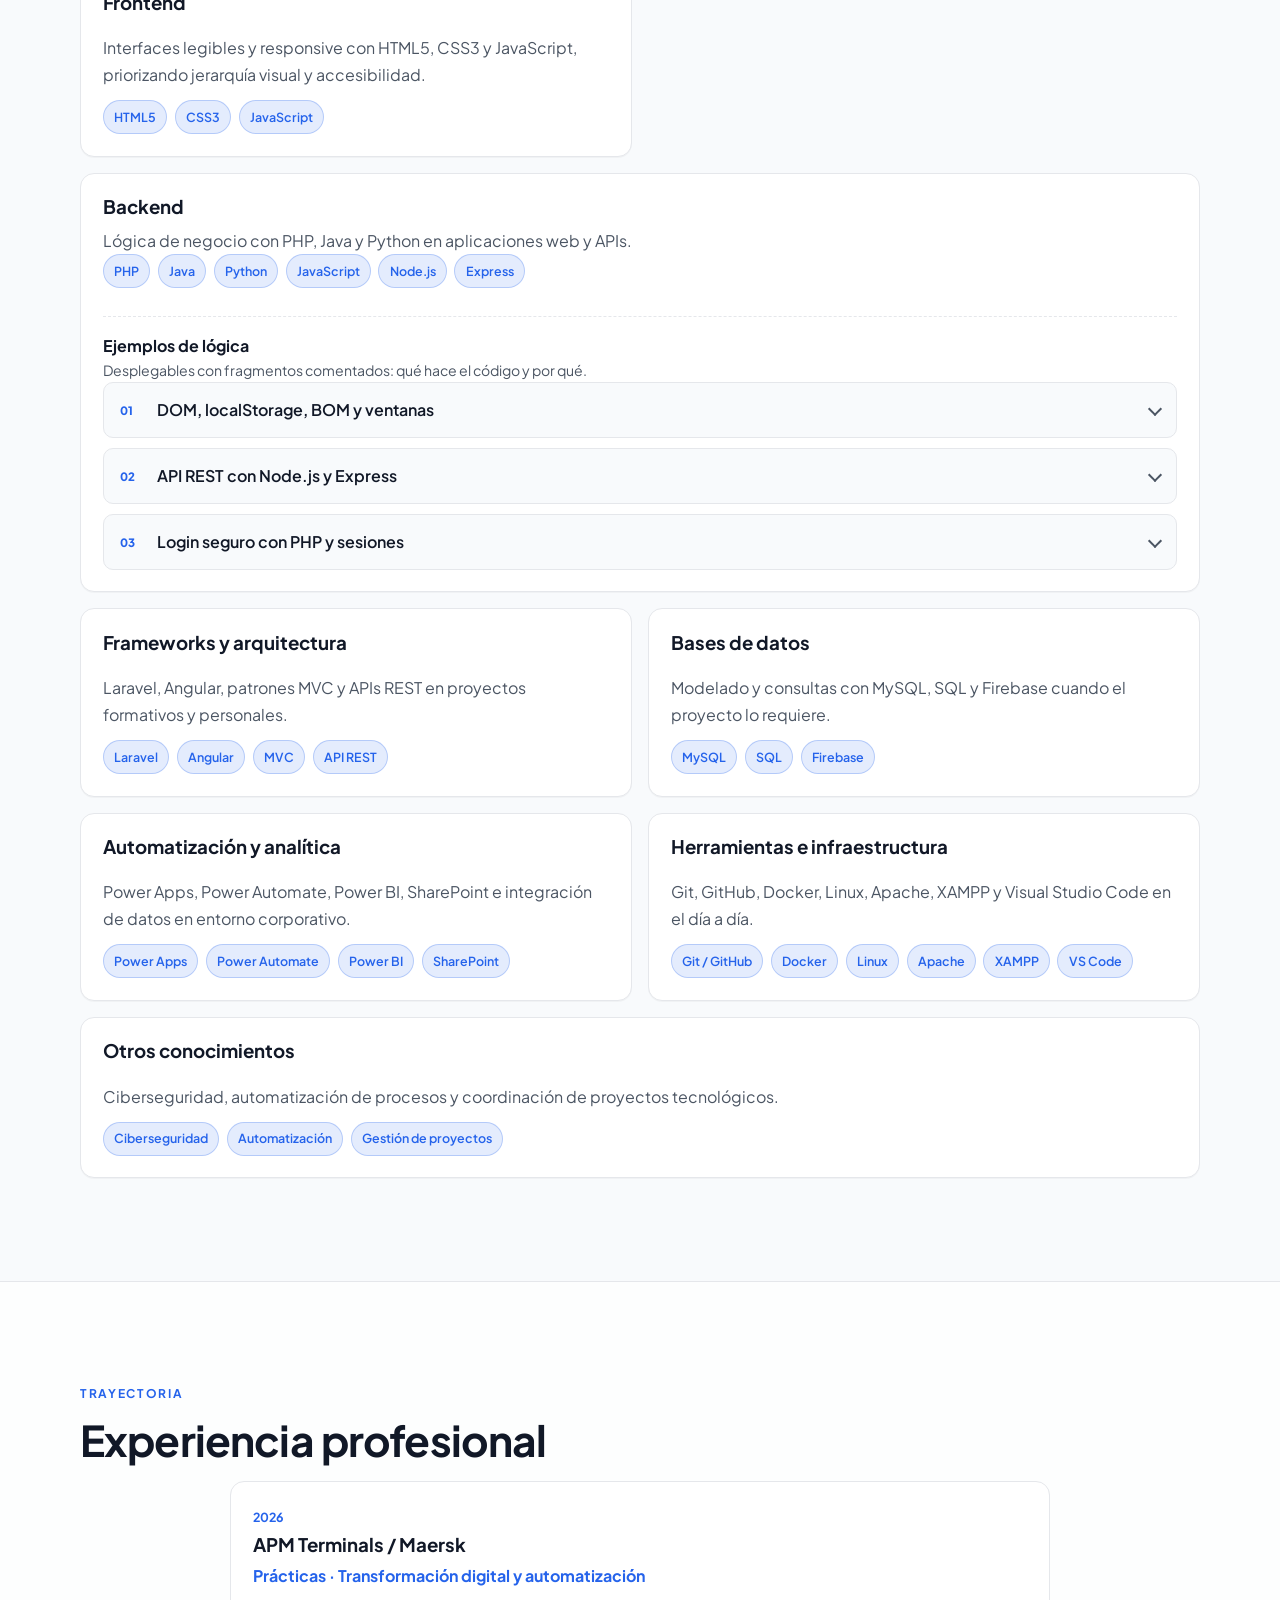
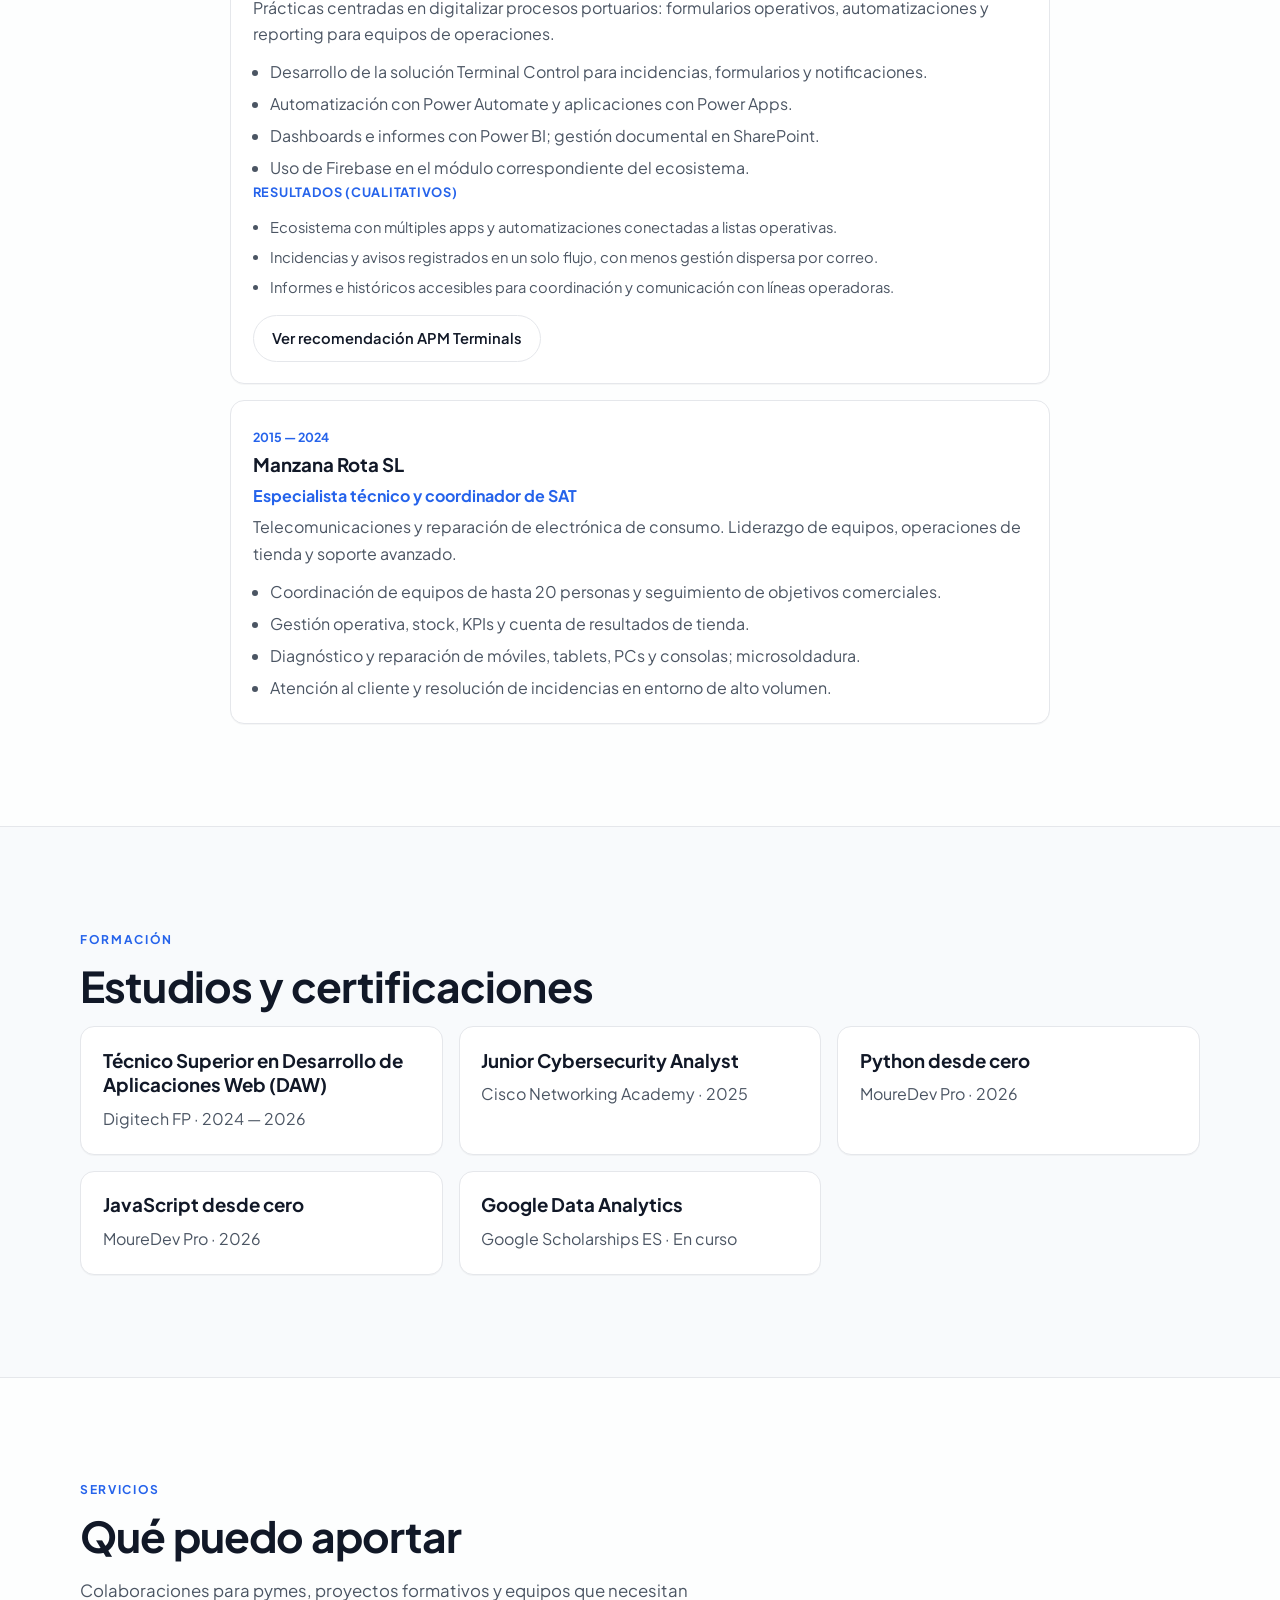
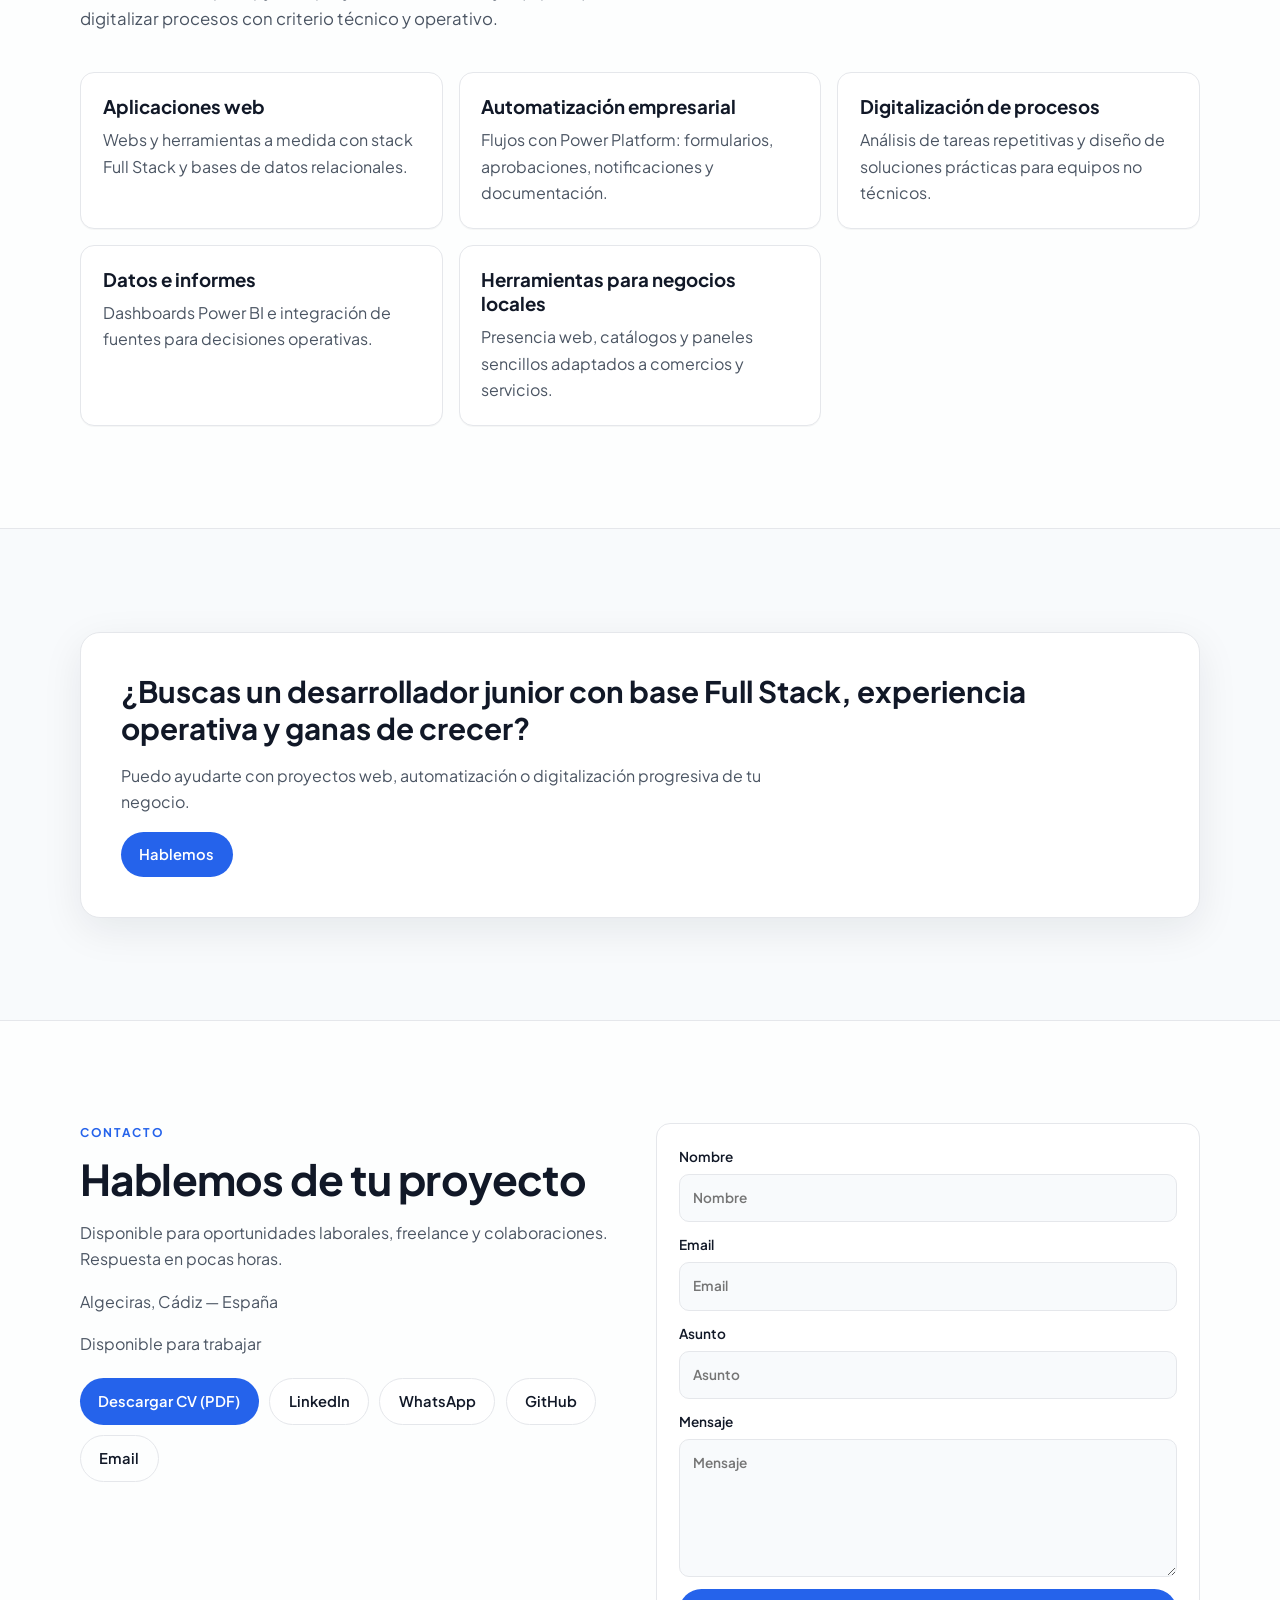
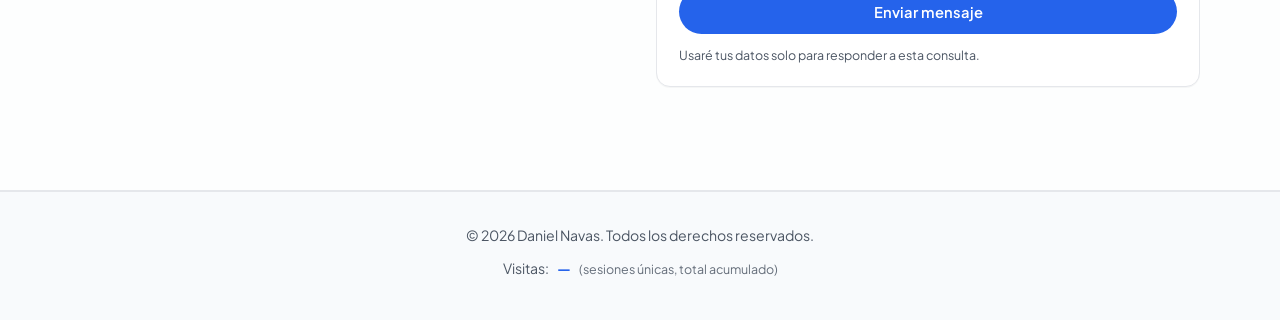
==== commit ac11d075: "Nuevo icono de busqueda" ====
--- a/index.html
+++ b/index.html
@@ -18,7 +18,7 @@
   <meta property="og:image:alt" content="Daniel Navas — Desarrollador Web Full Stack">
   <meta name="twitter:card" content="summary_large_image">
   <meta name="twitter:image" content="https://danielnavas.dev/assets/og-preview.jpg">
-  <link rel="icon" type="image/png" href="assets/logo.png">
+  <link rel="icon" type="image/png" href="assets/logo1.jpg">
   <link rel="preconnect" href="https://fonts.googleapis.com">
   <link rel="preconnect" href="https://fonts.gstatic.com" crossorigin>
   <link href="https://fonts.googleapis.com/css2?family=Plus+Jakarta+Sans:wght@400;500;600;700;800&display=swap" rel="stylesheet">
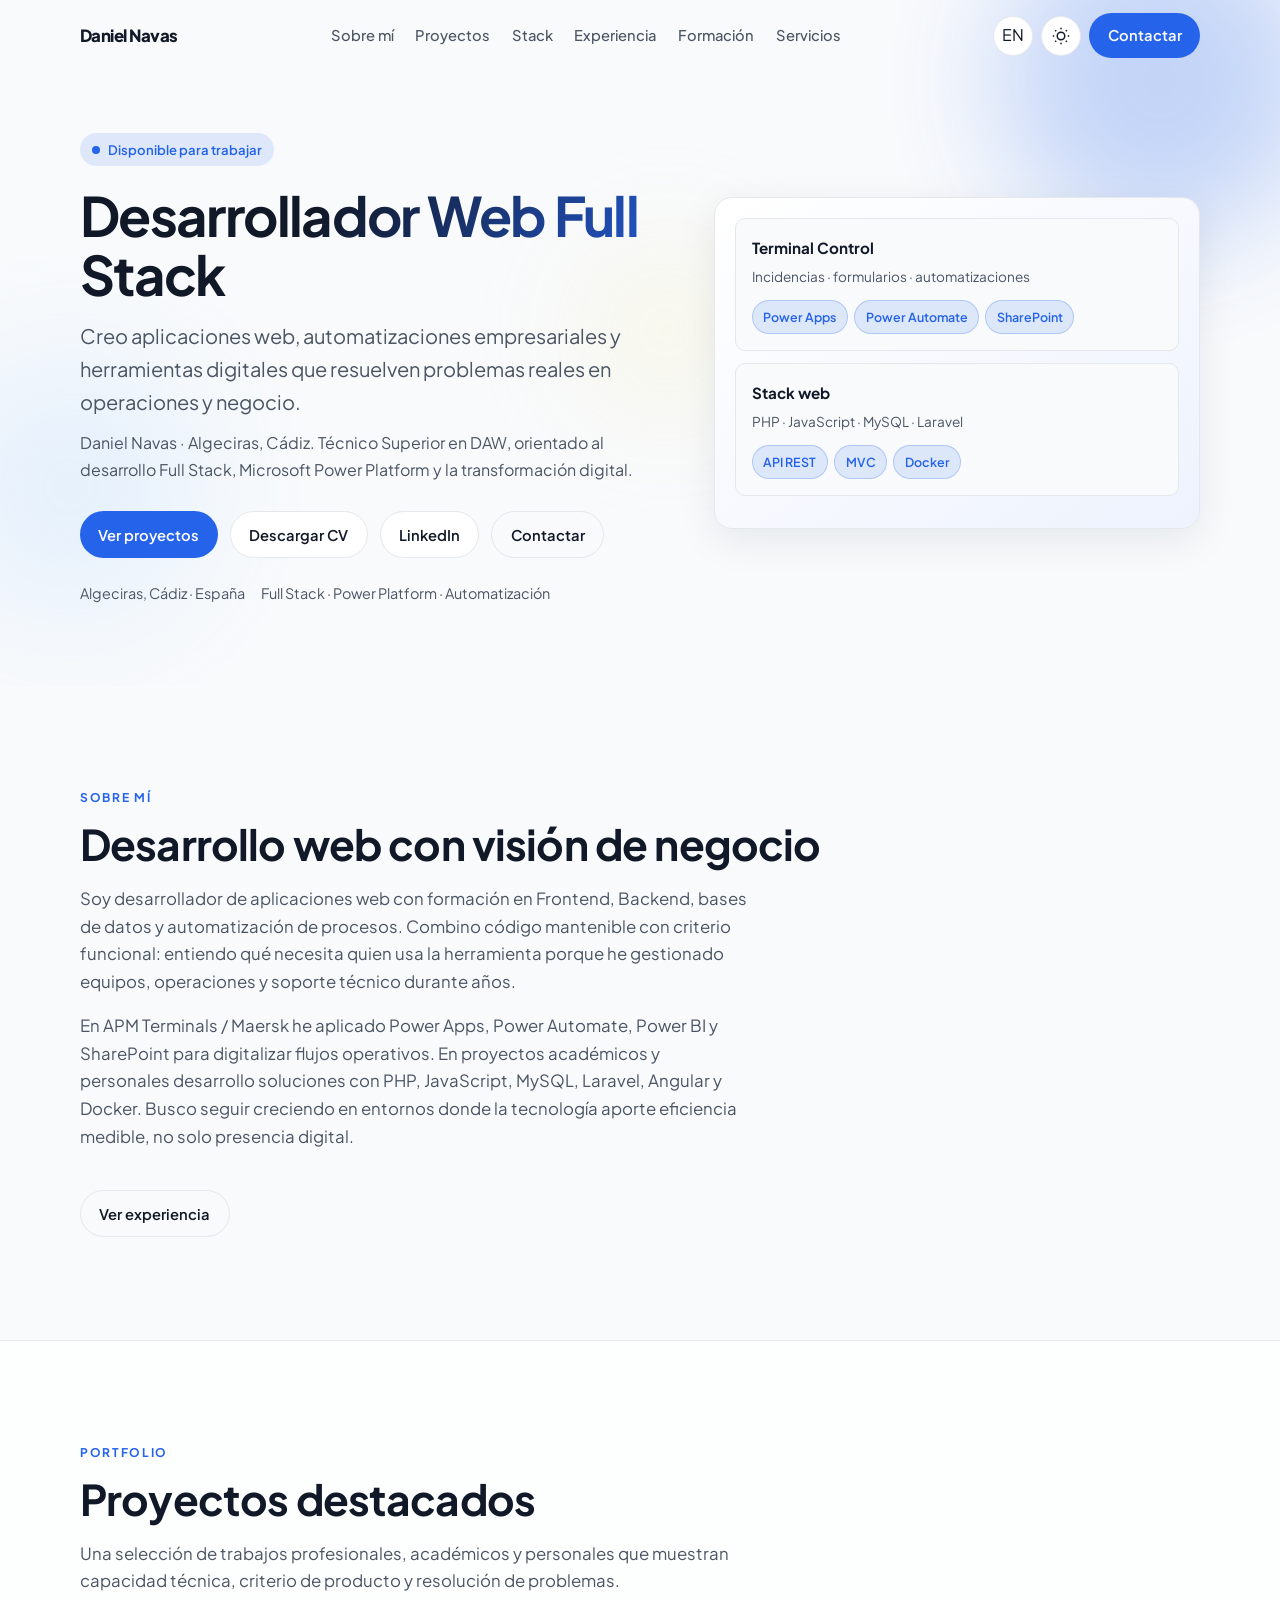
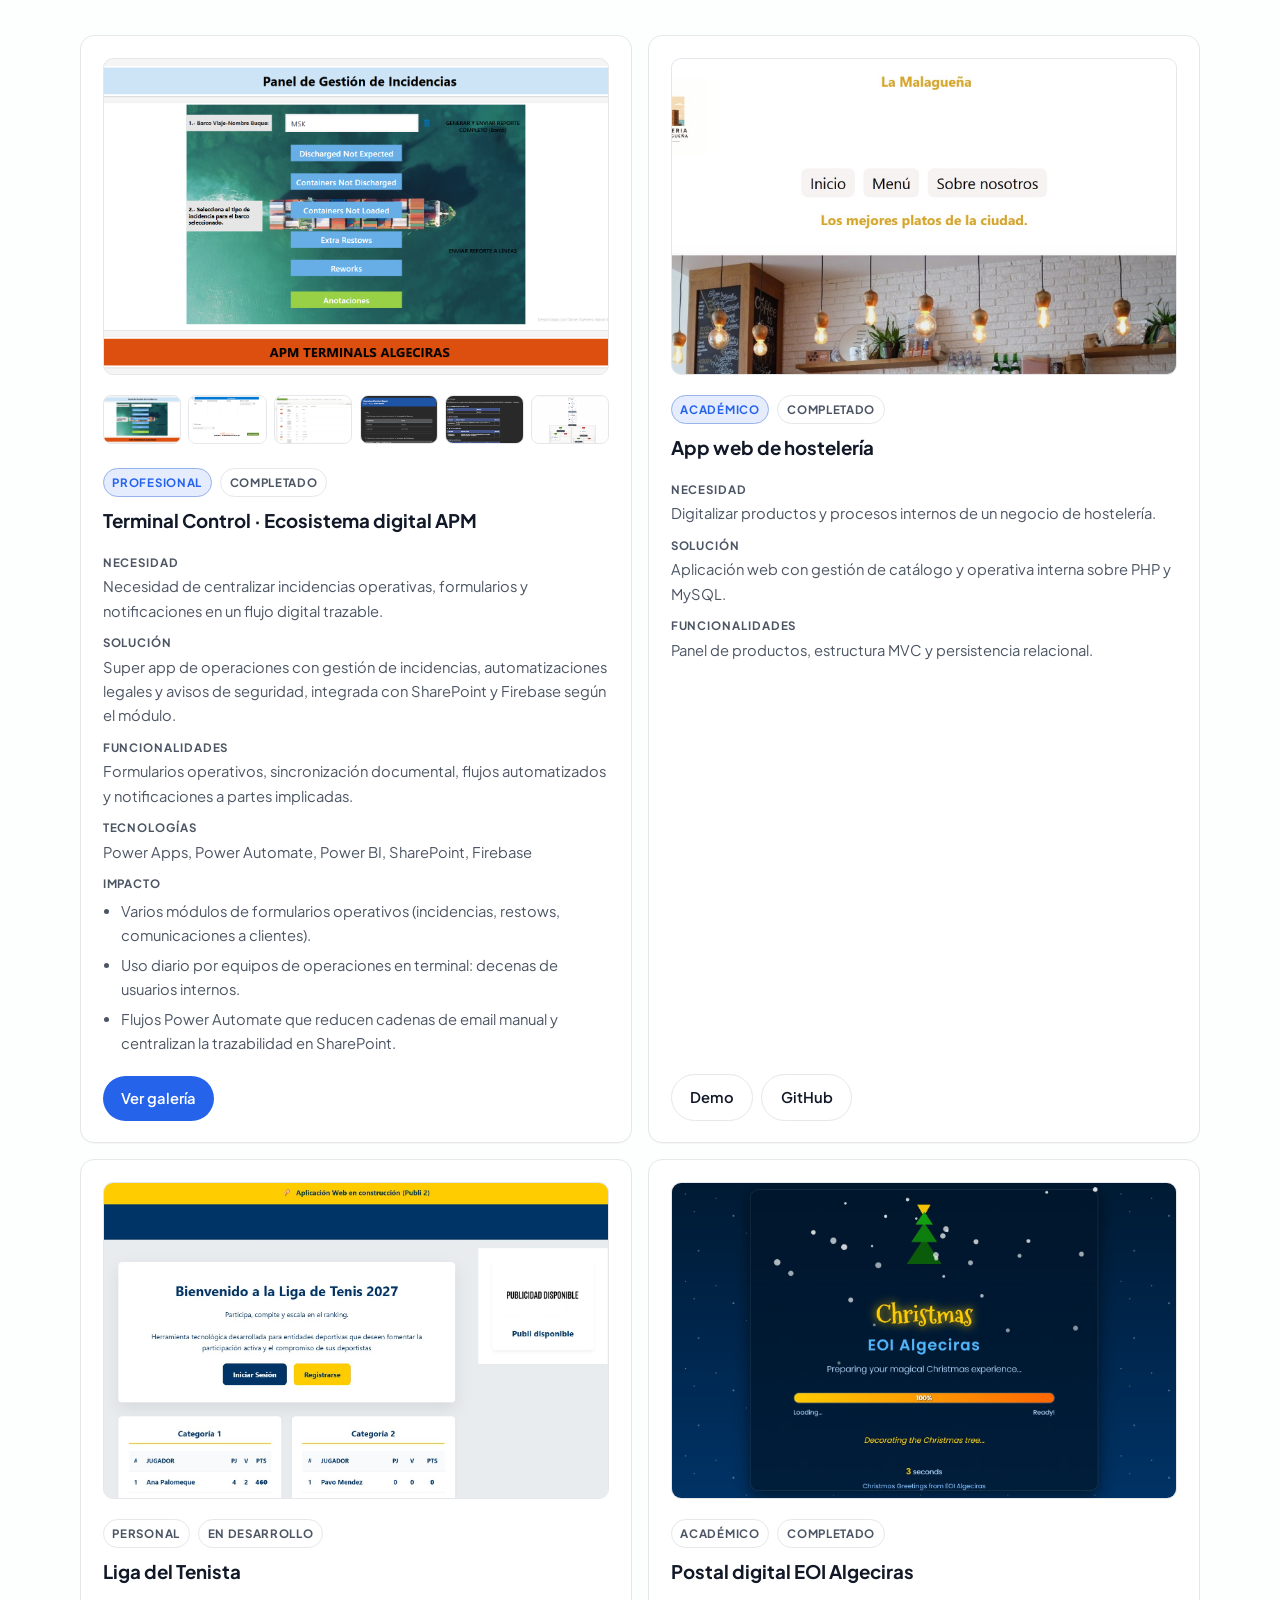
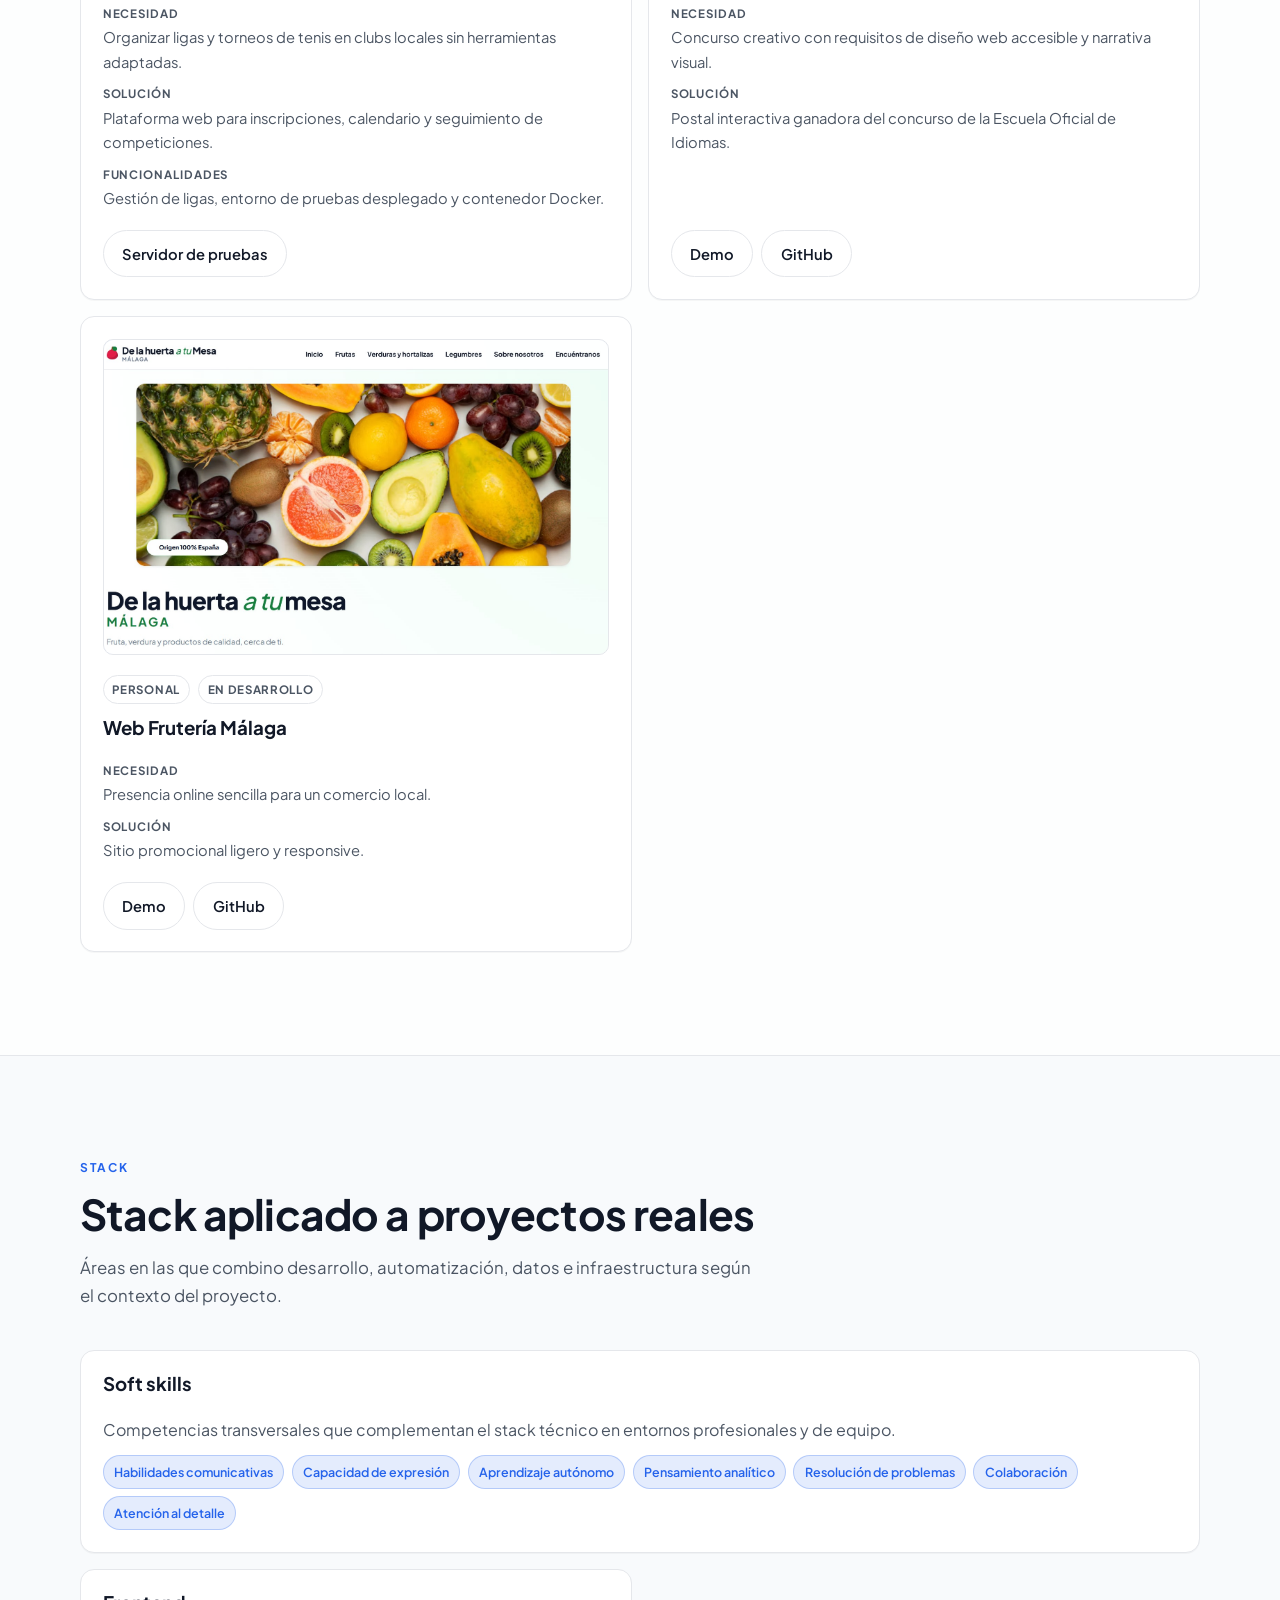
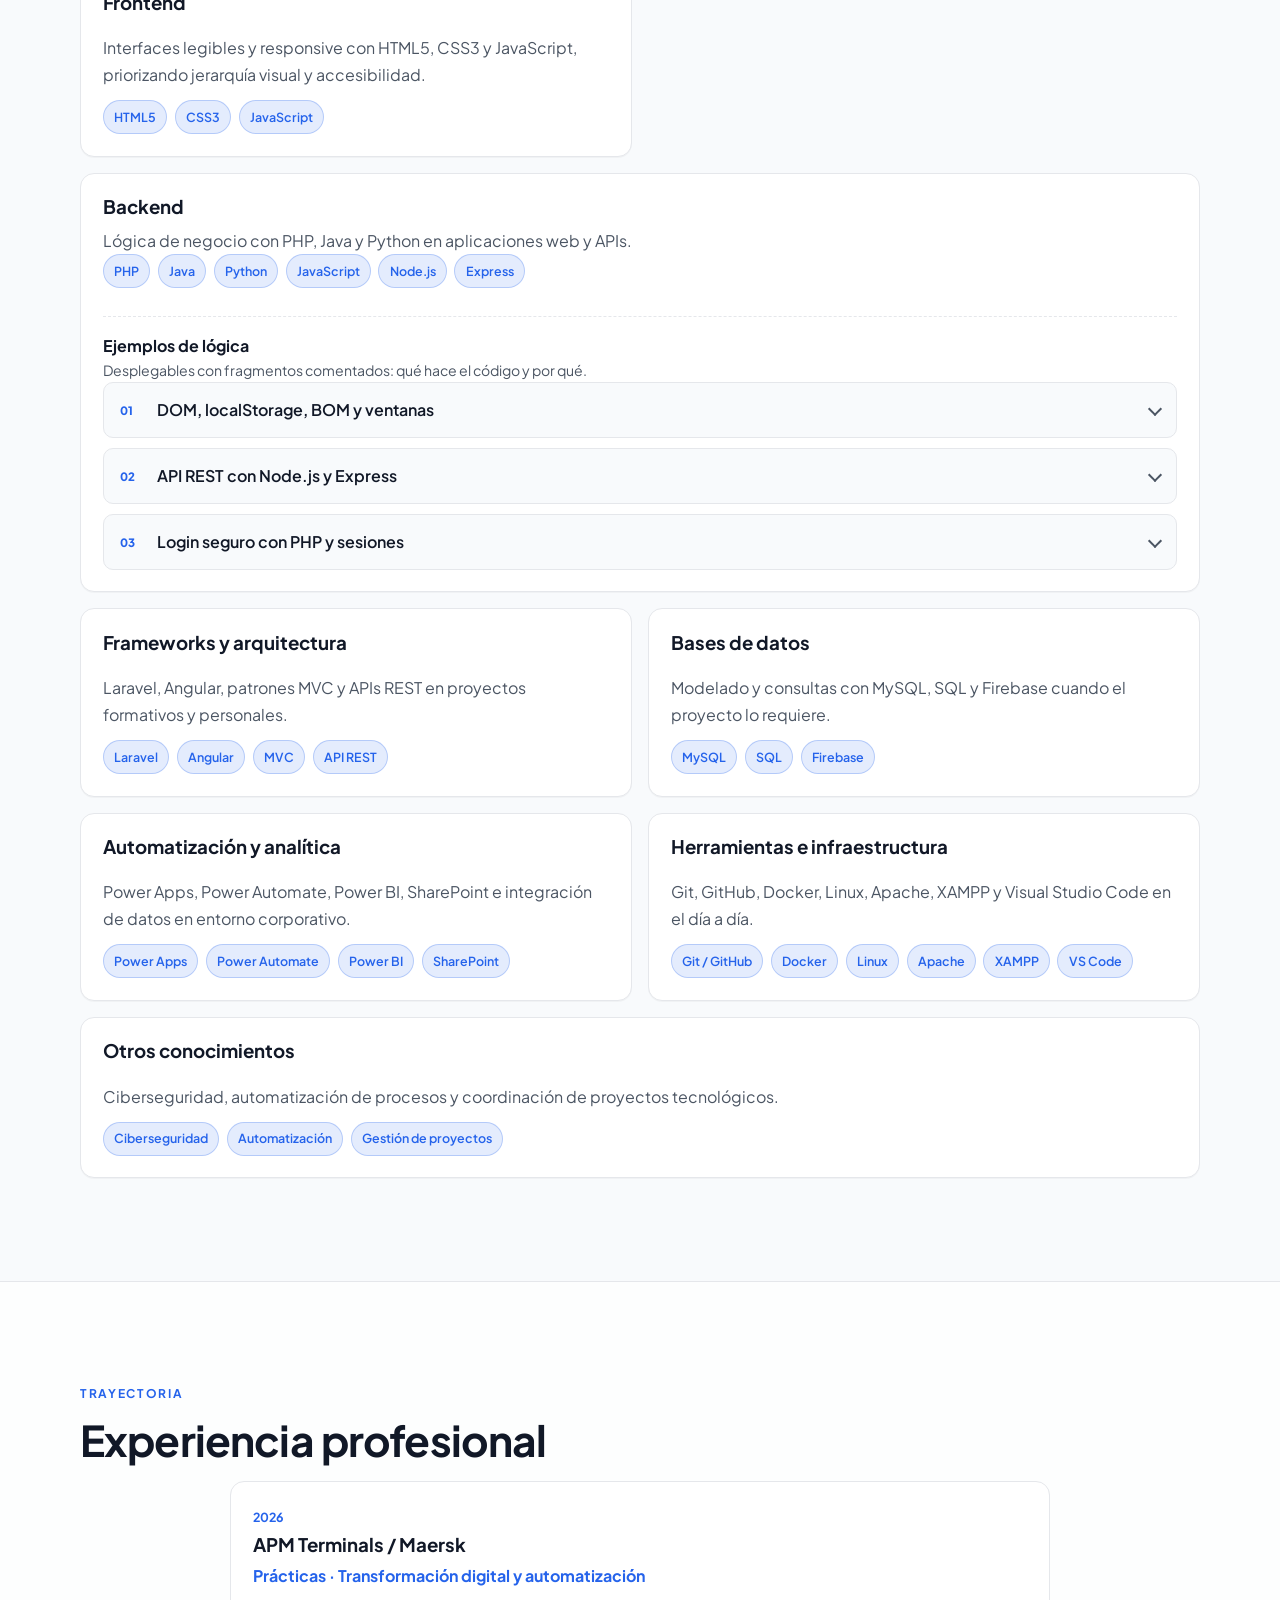
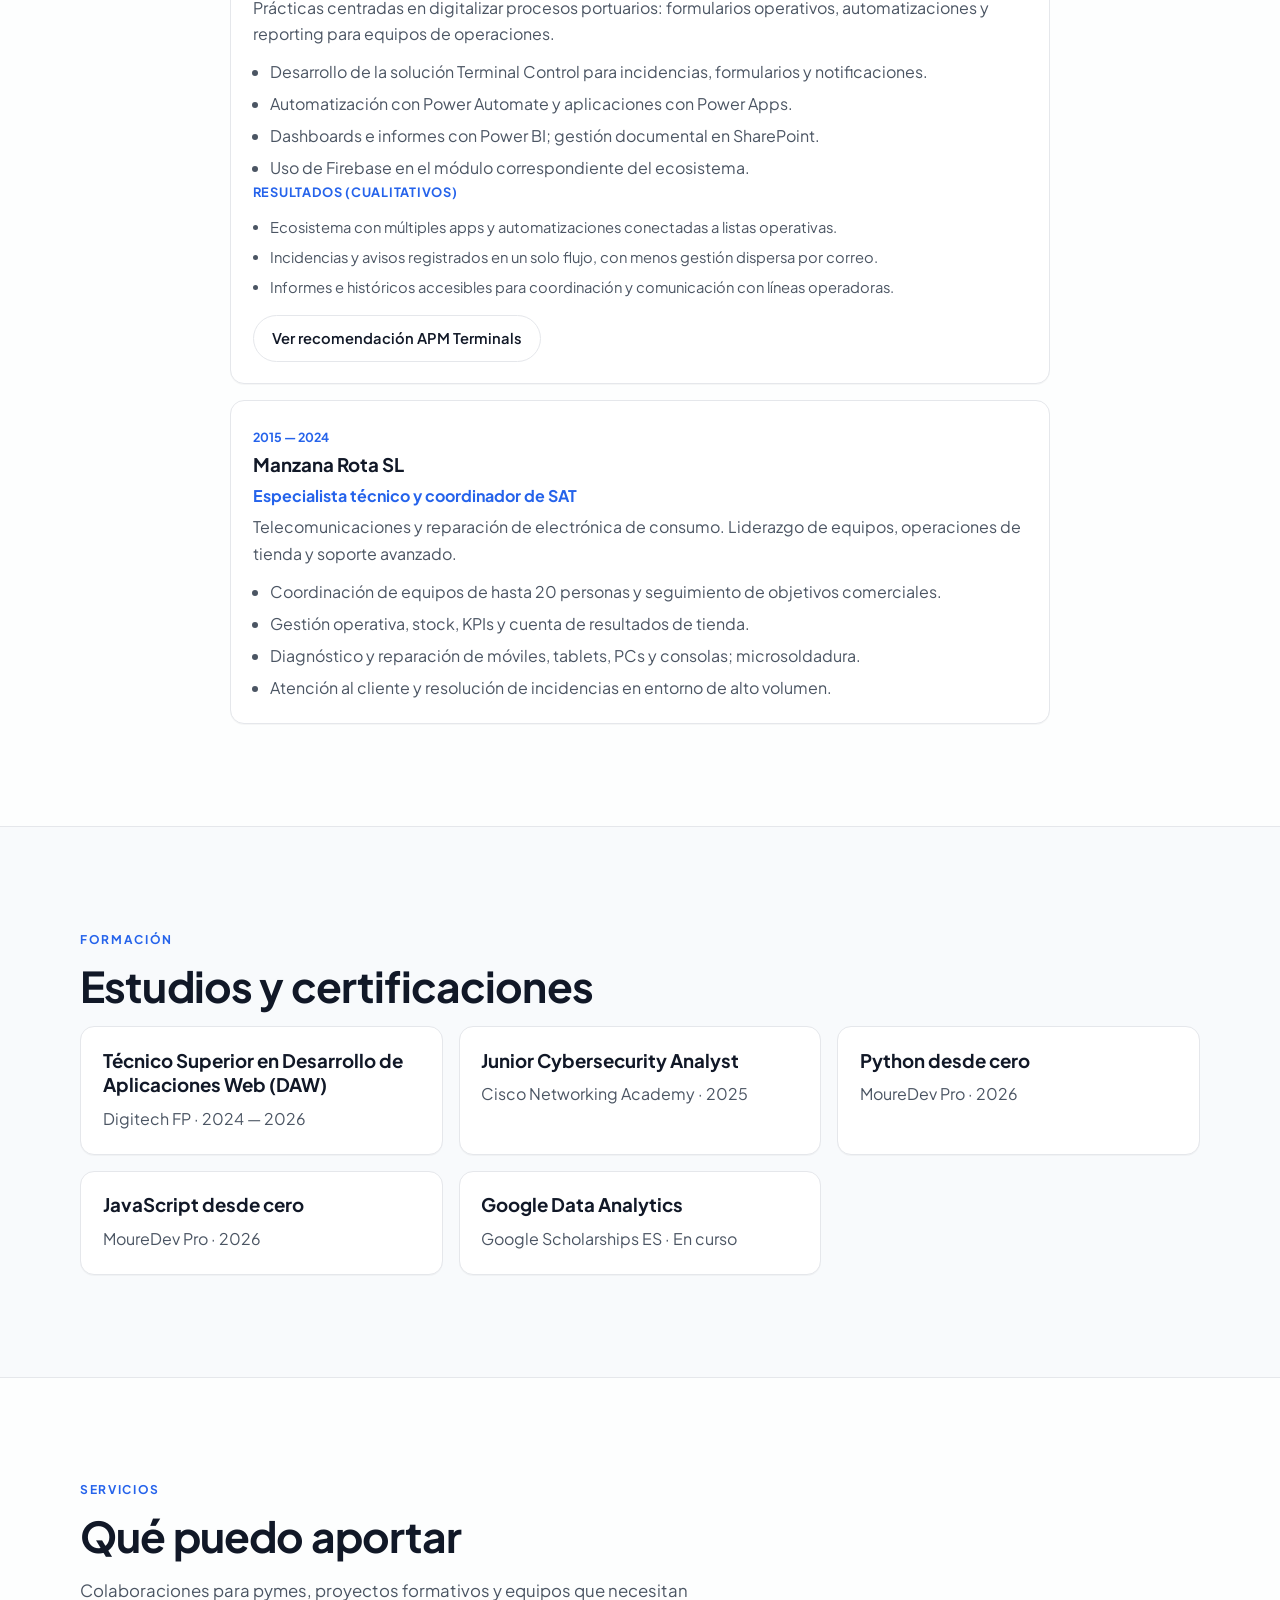
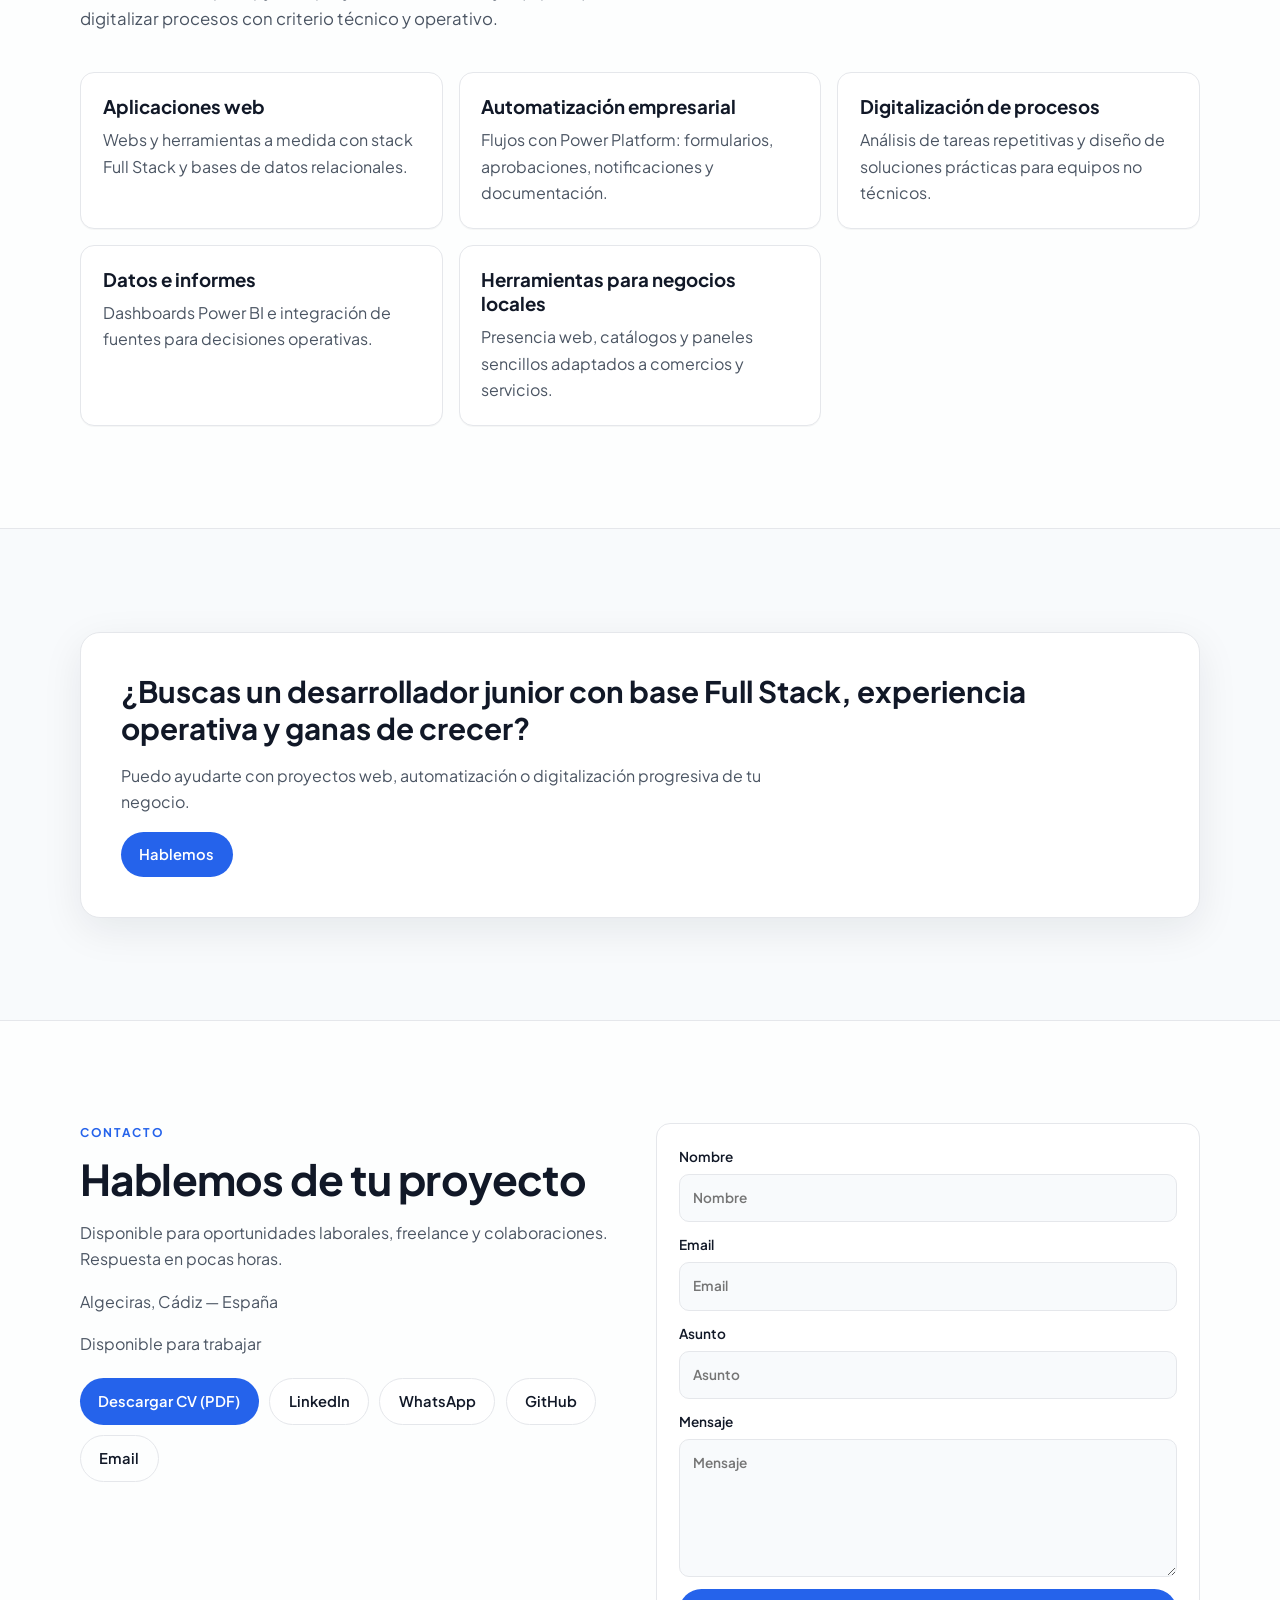
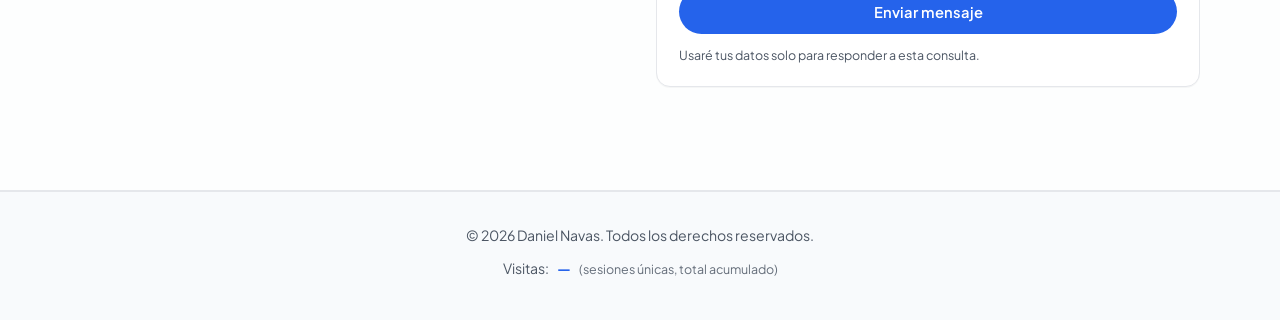
==== commit 21bb8a9e: "Nuevo icono de busqueda2" ====
--- a/index.html
+++ b/index.html
@@ -18,7 +18,7 @@
   <meta property="og:image:alt" content="Daniel Navas — Desarrollador Web Full Stack">
   <meta name="twitter:card" content="summary_large_image">
   <meta name="twitter:image" content="https://danielnavas.dev/assets/og-preview.jpg">
-  <link rel="icon" type="image/png" href="assets/logo1.jpg">
+  <link rel="icon" type="image/png" href="assets/logo2.jpg">
   <link rel="preconnect" href="https://fonts.googleapis.com">
   <link rel="preconnect" href="https://fonts.gstatic.com" crossorigin>
   <link href="https://fonts.googleapis.com/css2?family=Plus+Jakarta+Sans:wght@400;500;600;700;800&display=swap" rel="stylesheet">
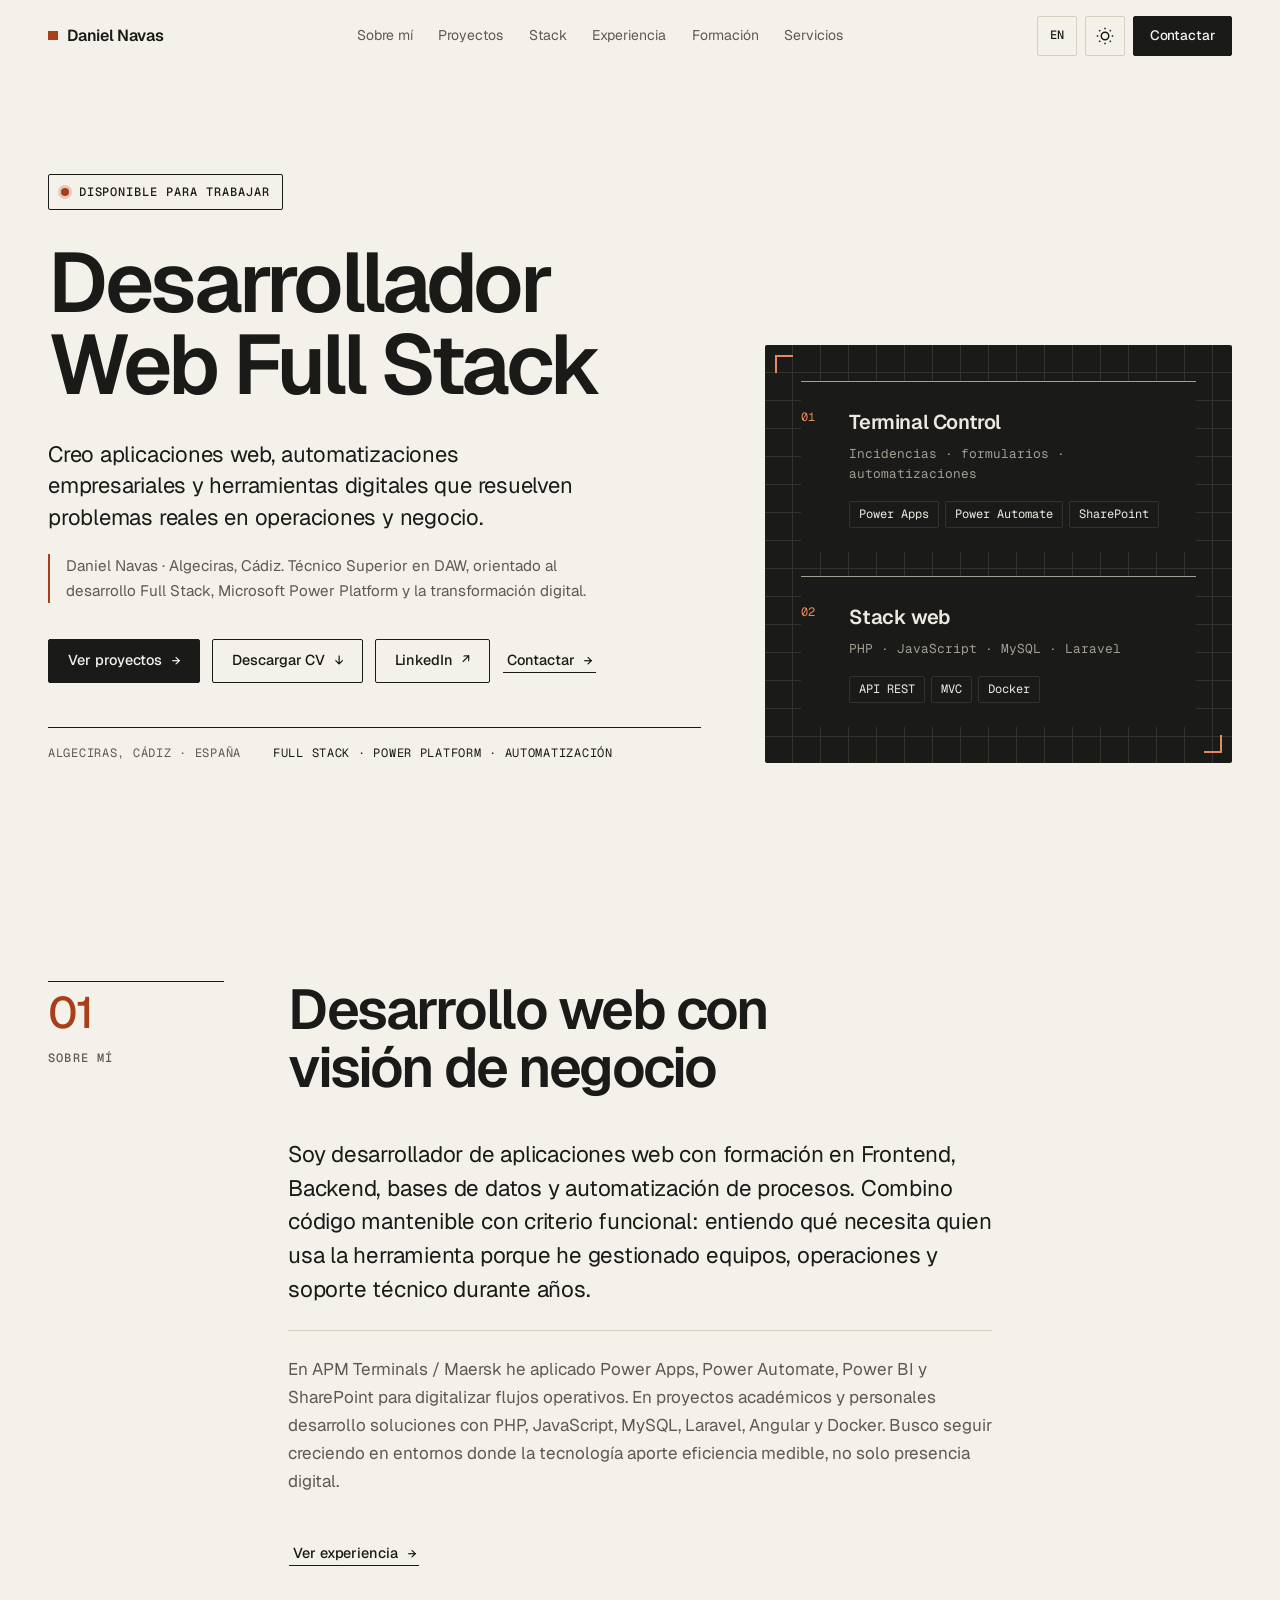
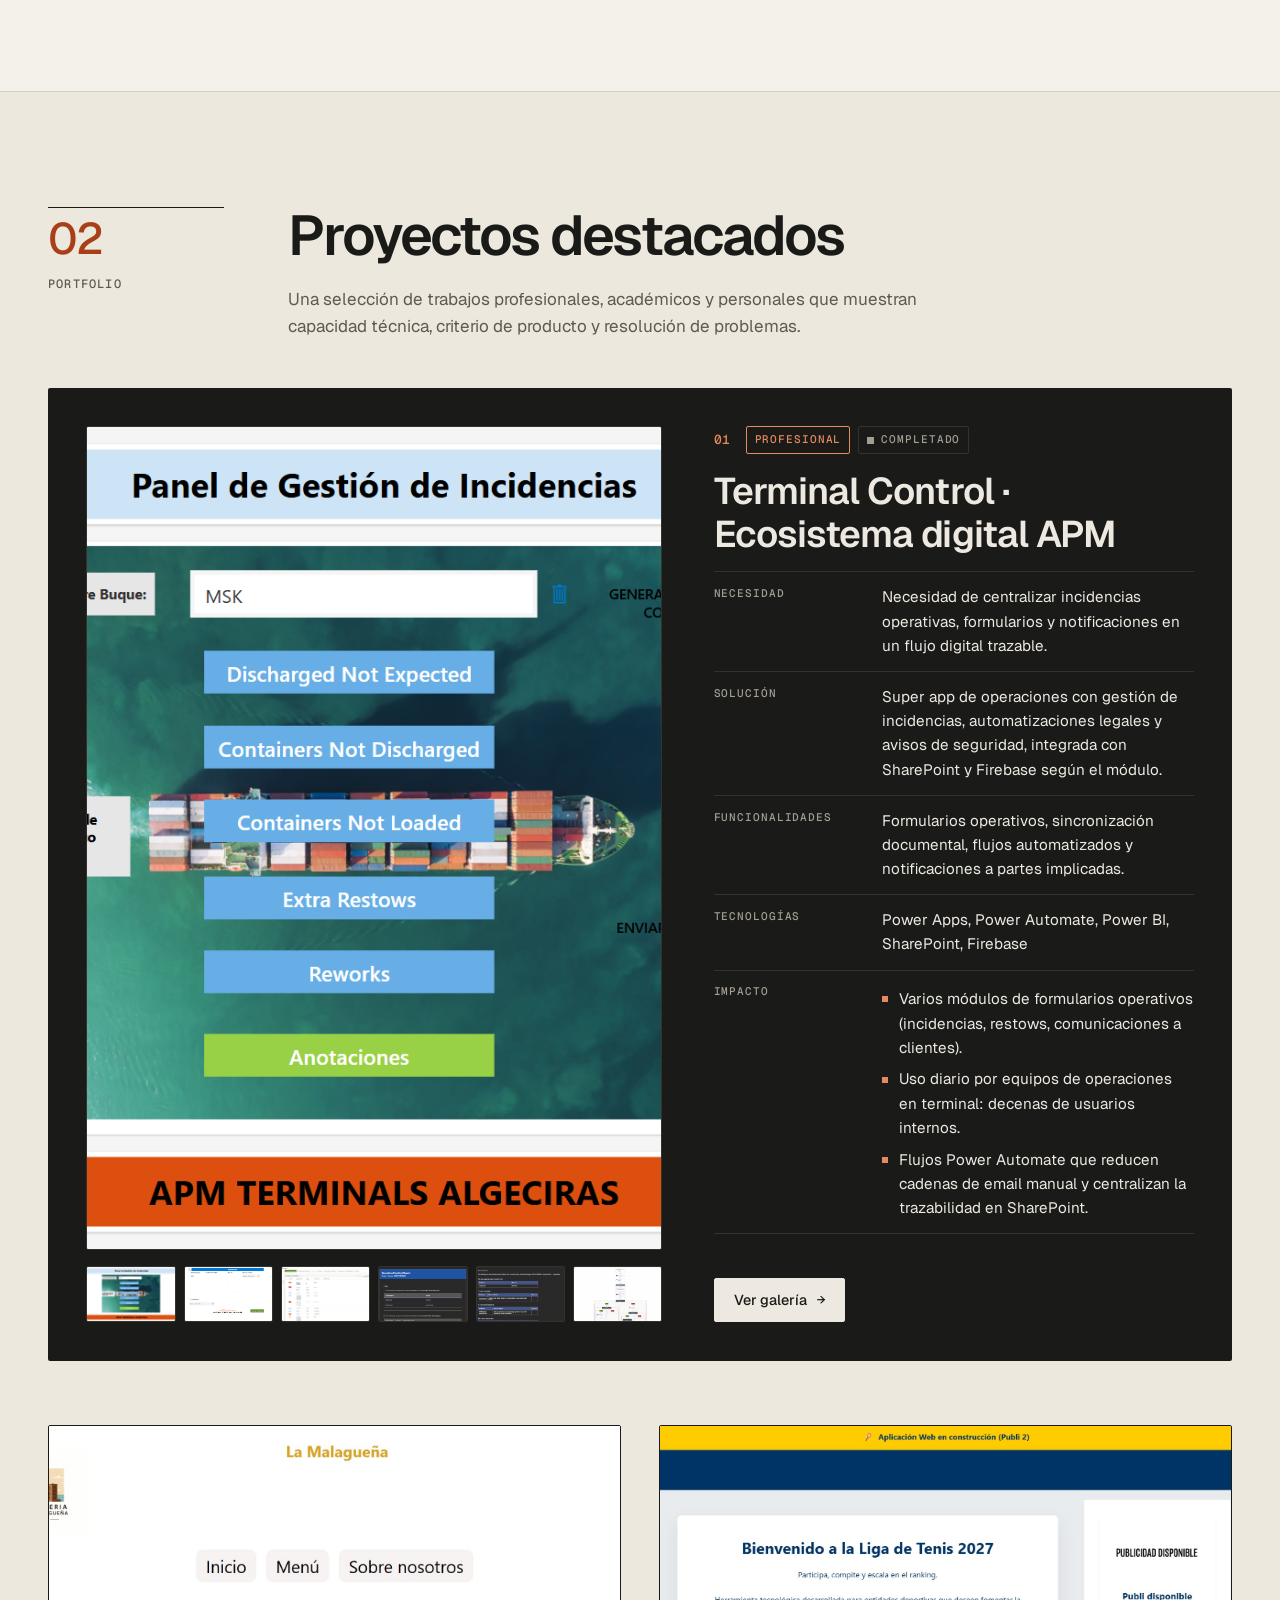
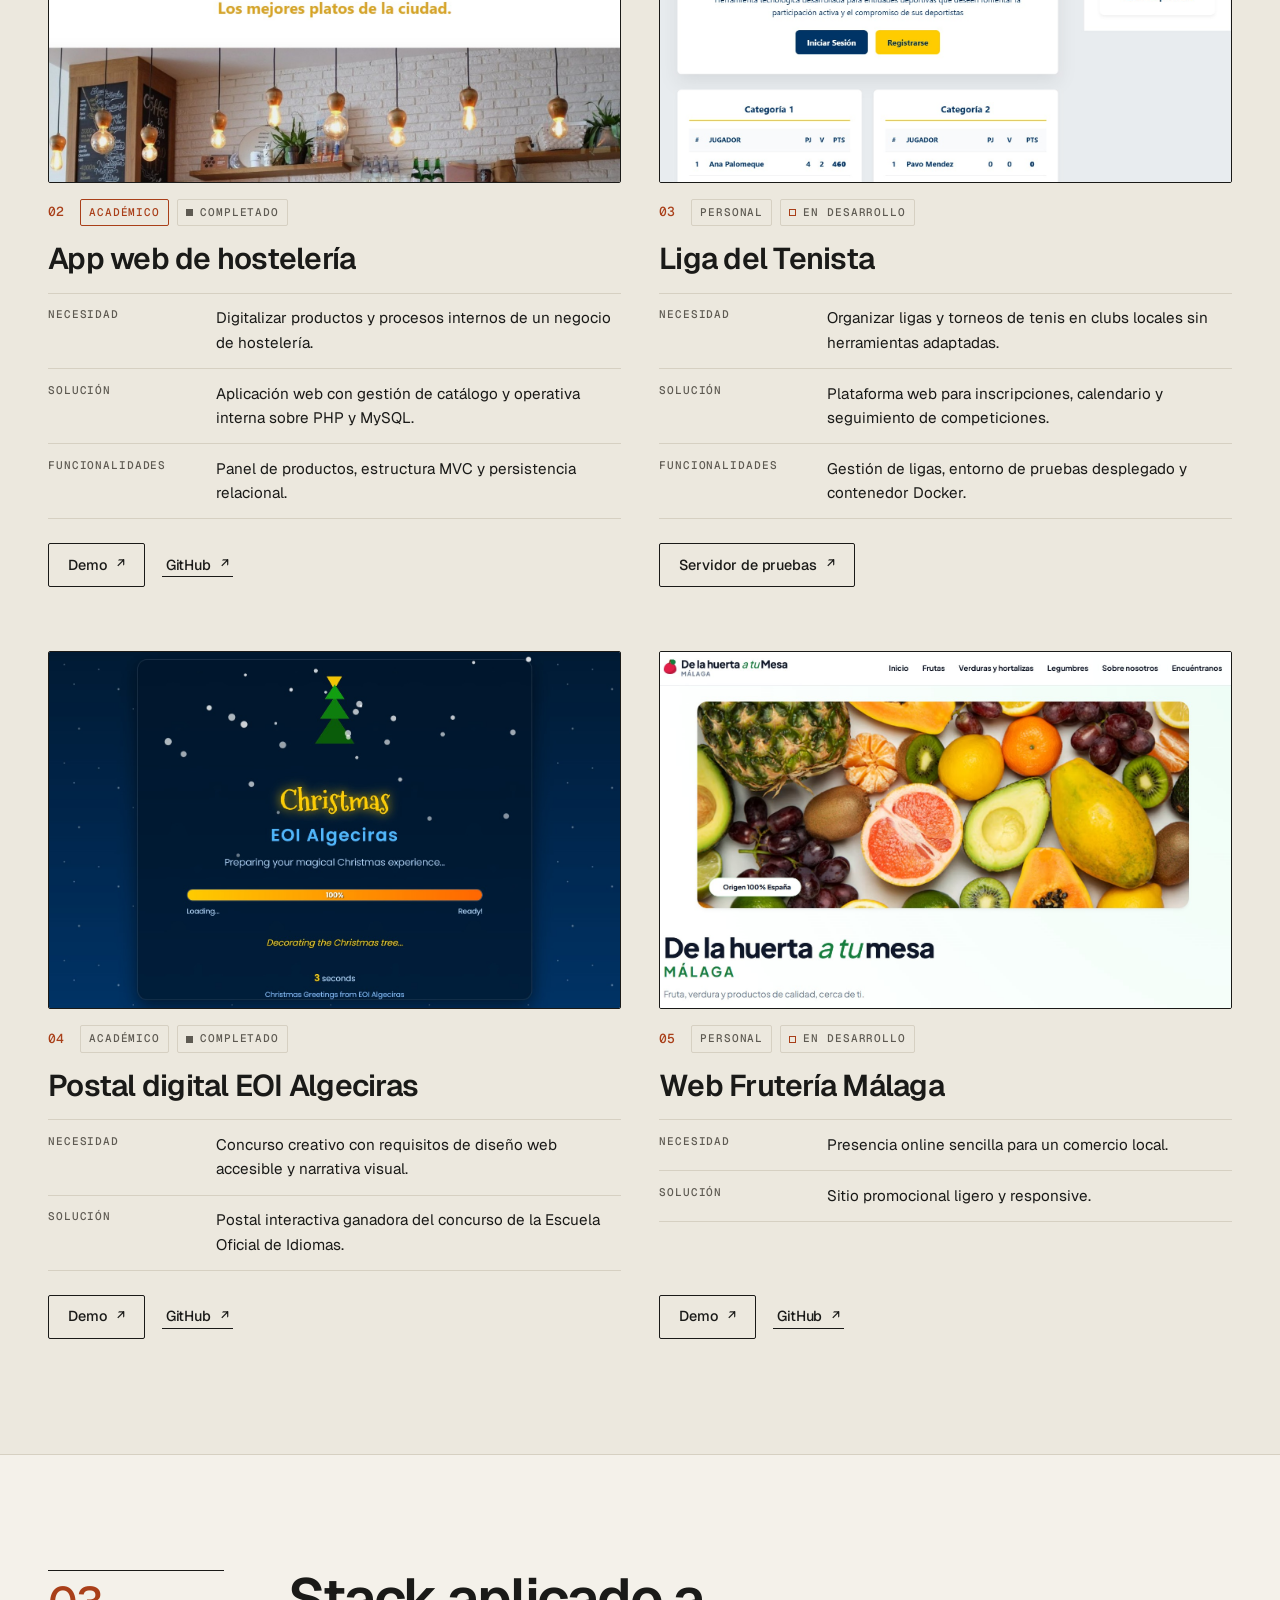
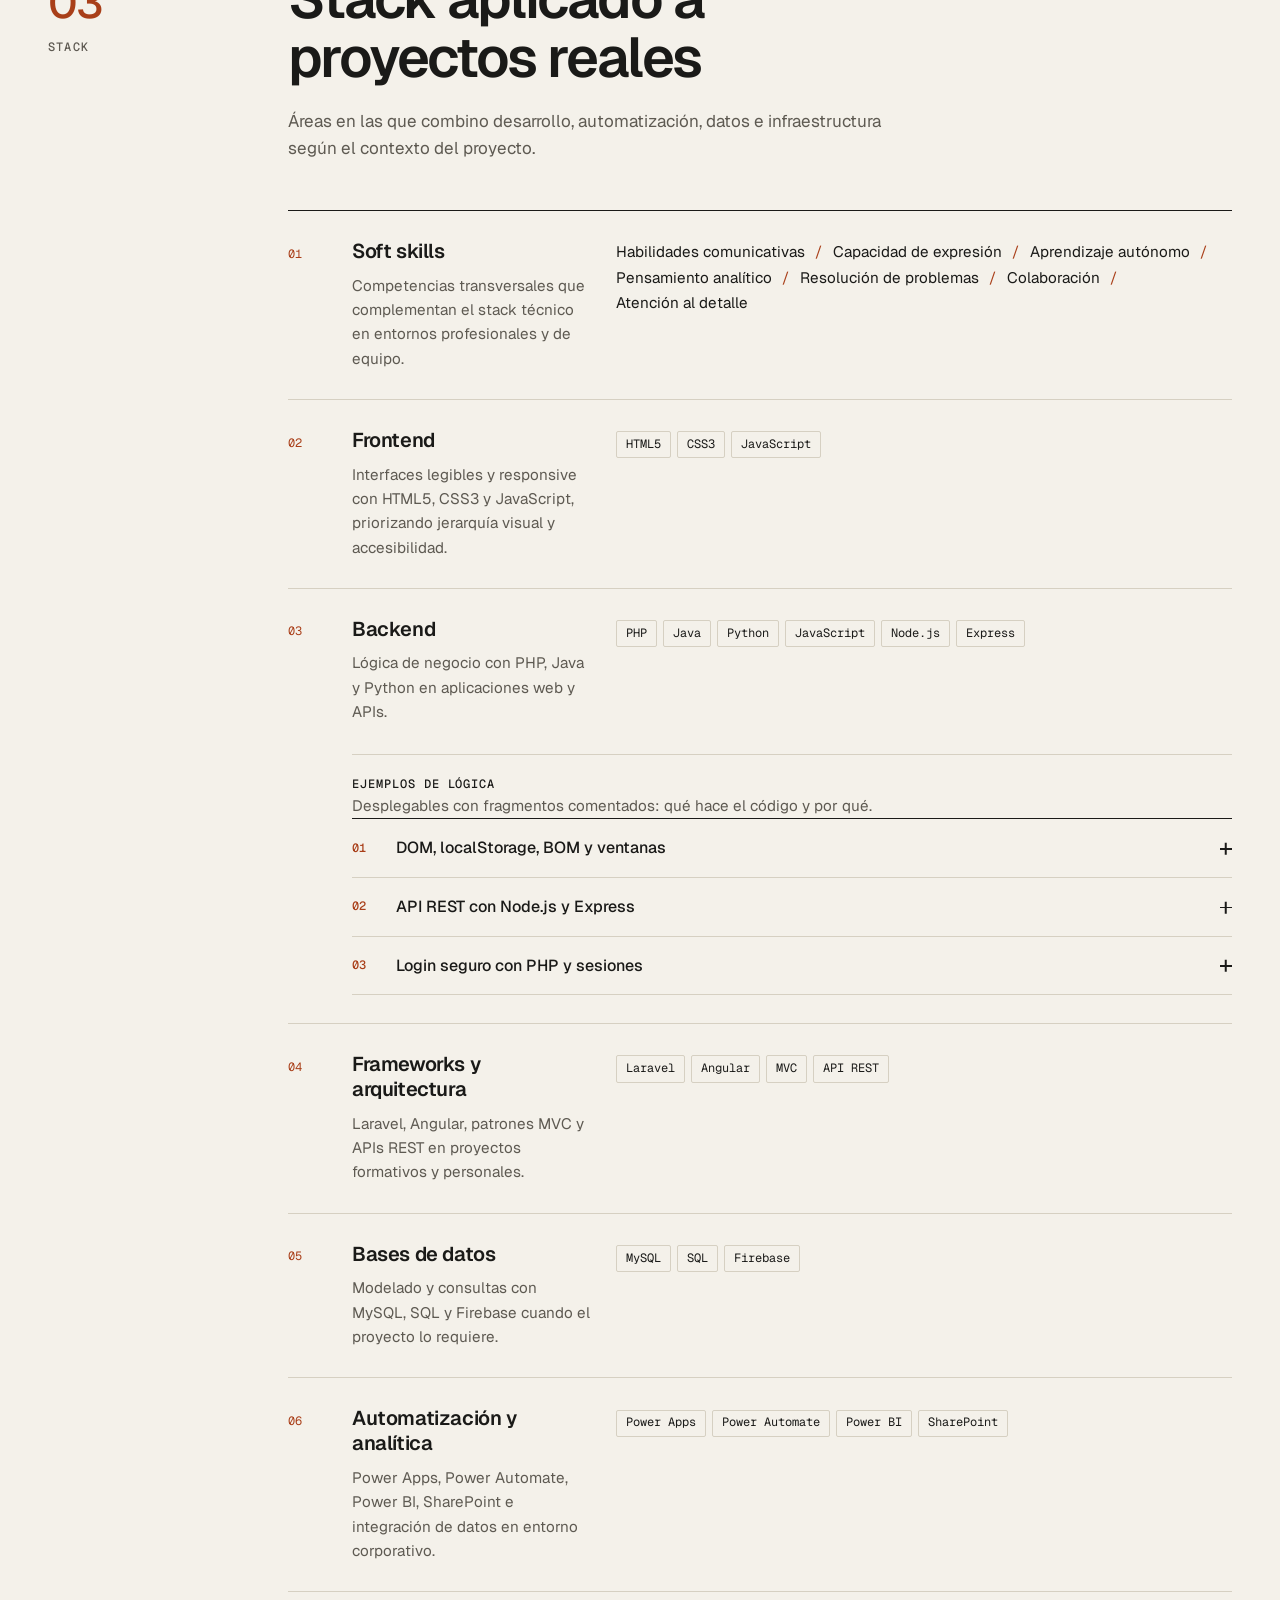
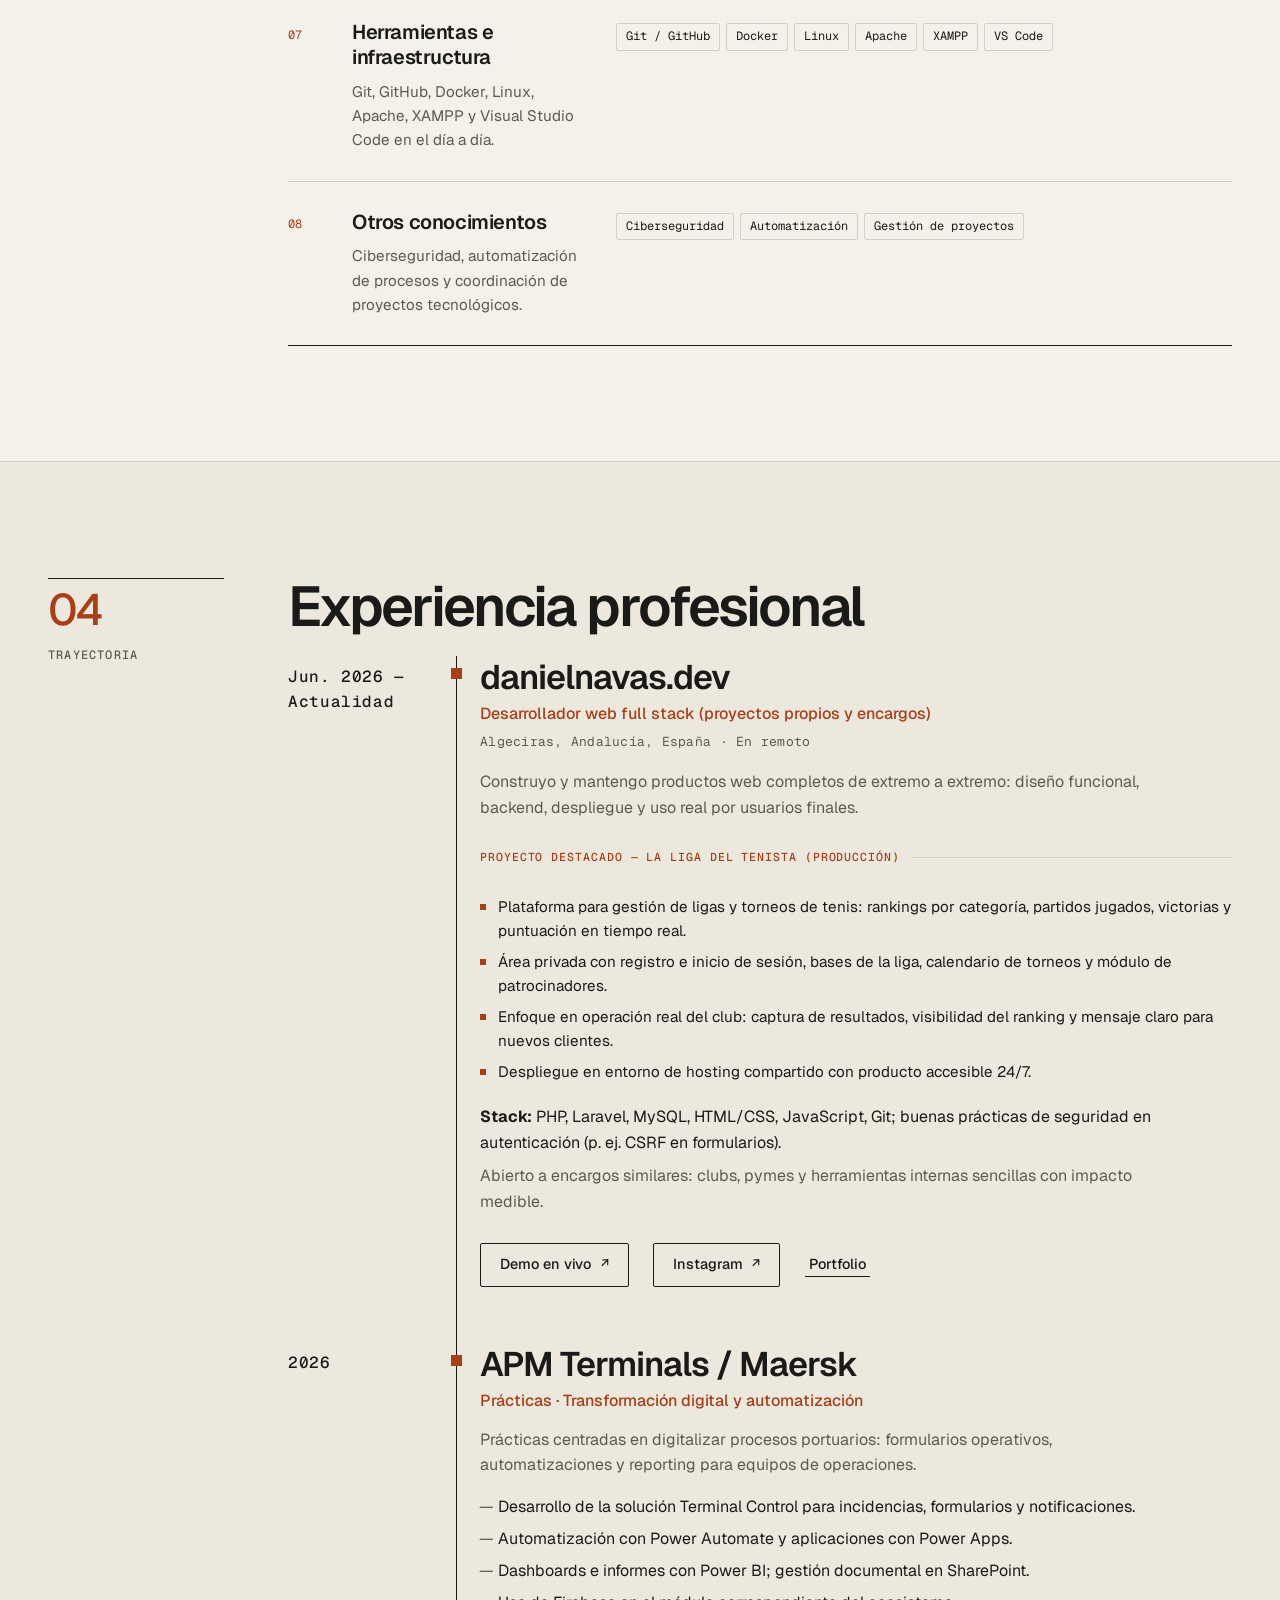
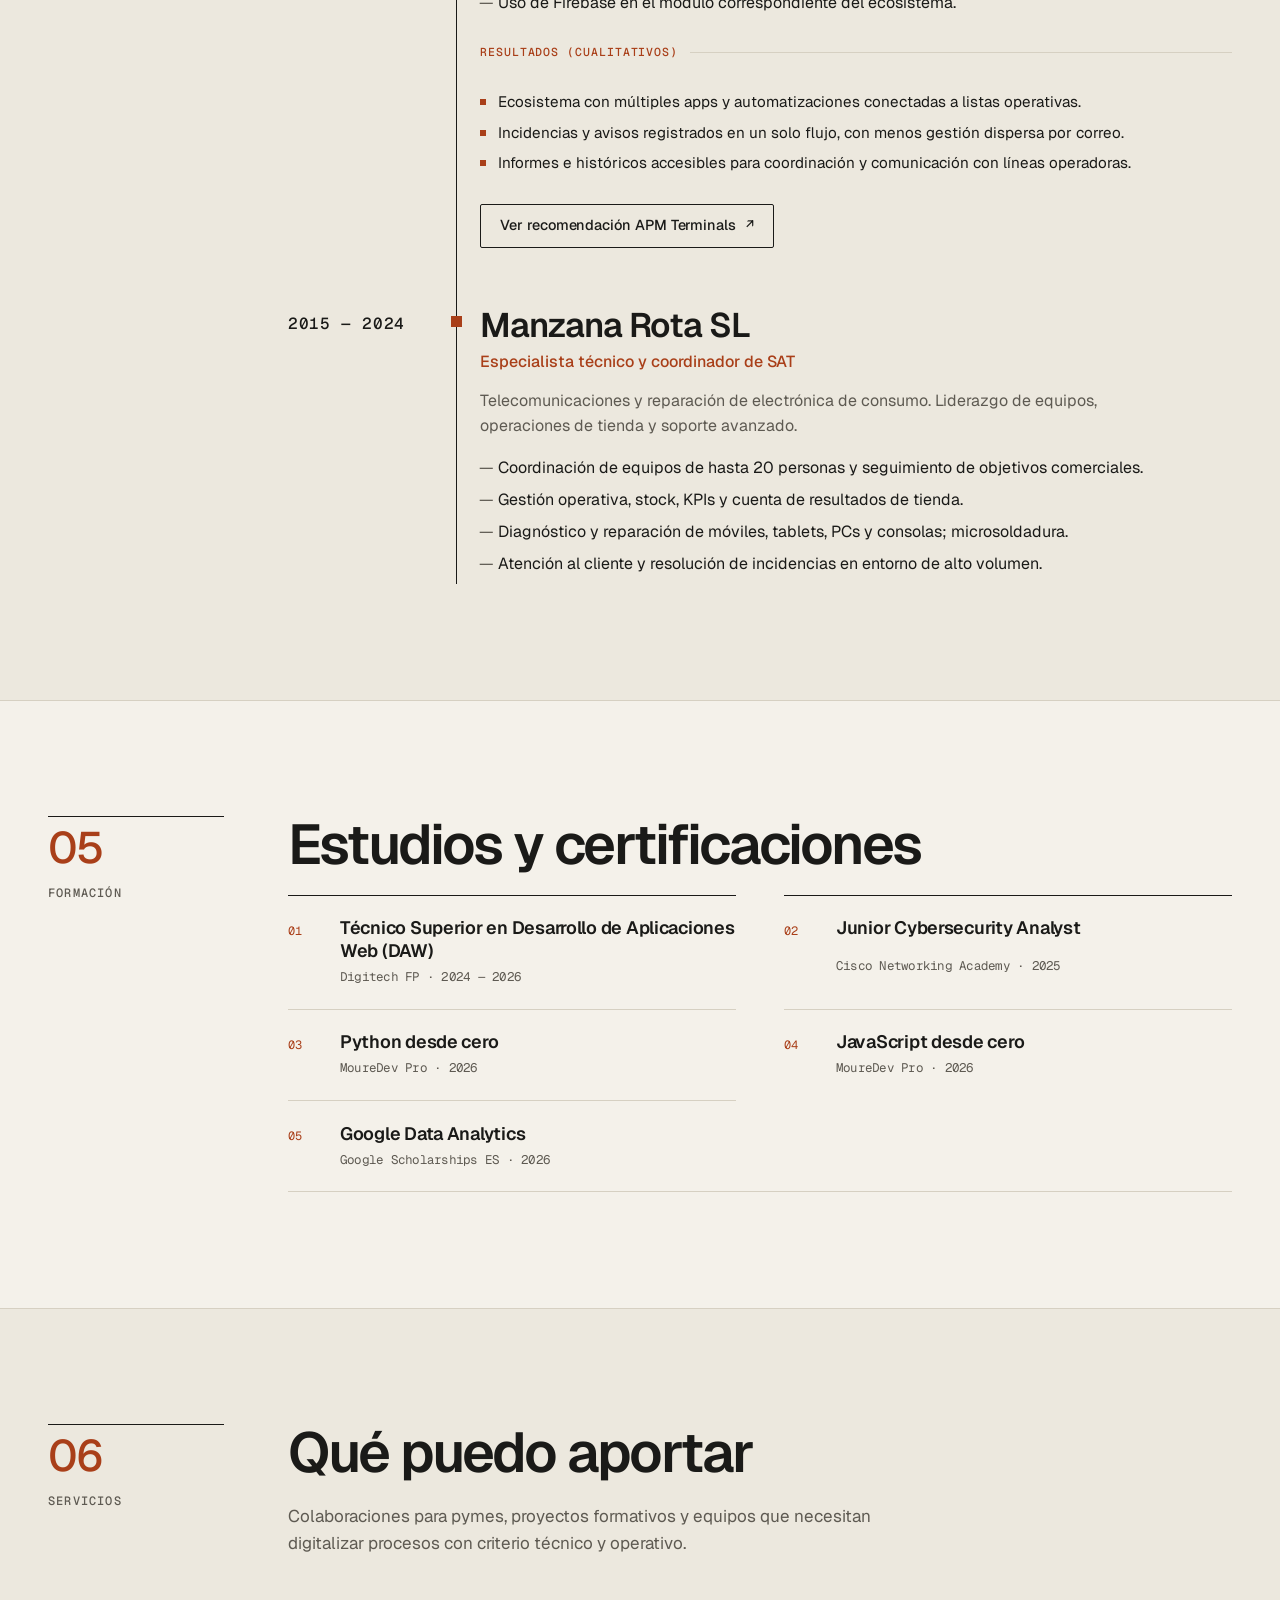
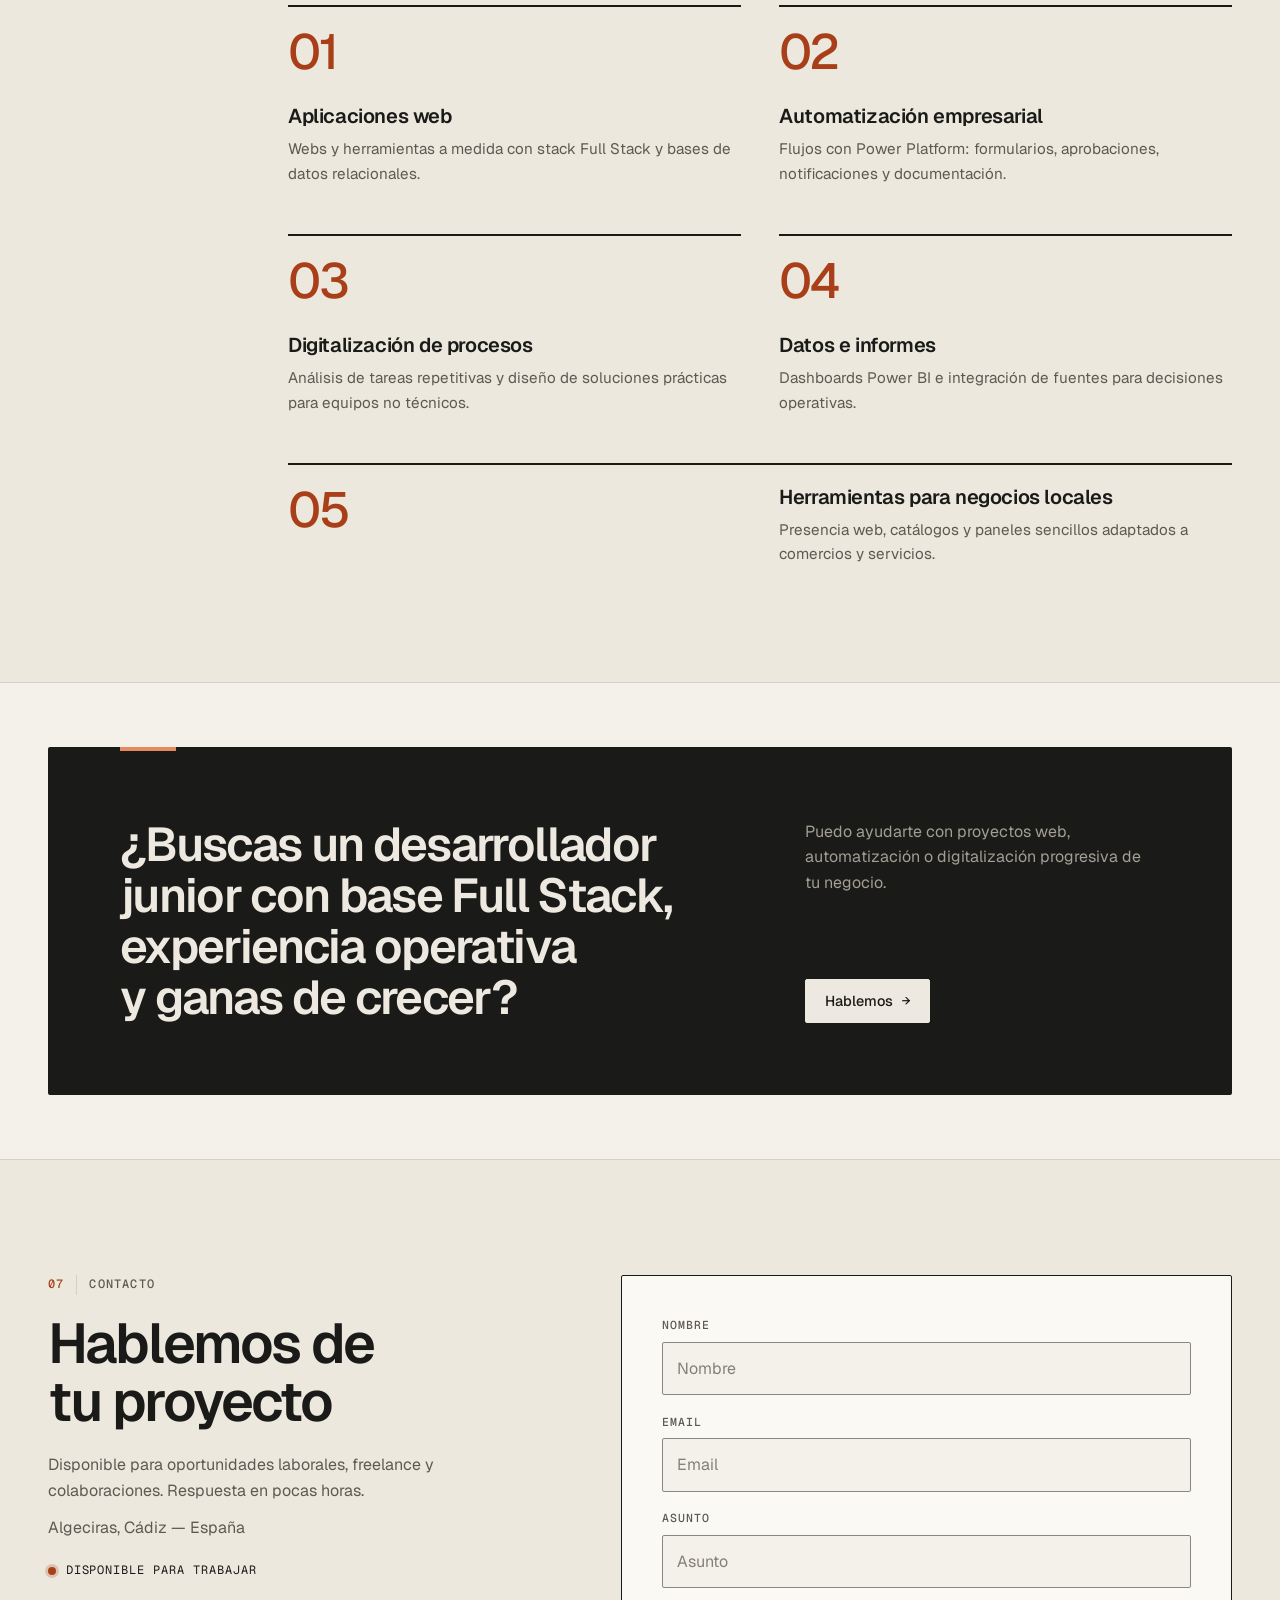
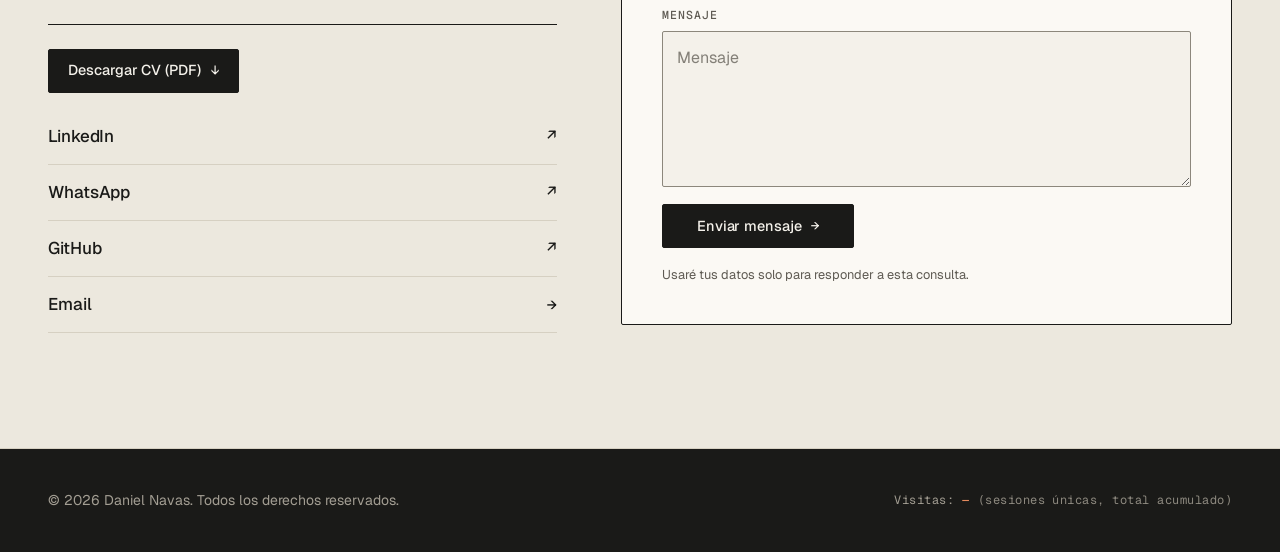
==== commit 9062e981: "Rediseño visual, nueva experiencia danielnavas.dev, favicon y modo claro por defecto" ====
--- a/index.html
+++ b/index.html
@@ -18,14 +18,14 @@
   <meta property="og:image:alt" content="Daniel Navas — Desarrollador Web Full Stack">
   <meta name="twitter:card" content="summary_large_image">
   <meta name="twitter:image" content="https://danielnavas.dev/assets/og-preview.jpg">
-  <link rel="icon" type="image/png" href="assets/logo2.jpg">
+  <link rel="icon" type="image/jpeg" href="assets/logo1.jpg">
   <link rel="preconnect" href="https://fonts.googleapis.com">
   <link rel="preconnect" href="https://fonts.gstatic.com" crossorigin>
-  <link href="https://fonts.googleapis.com/css2?family=Plus+Jakarta+Sans:wght@400;500;600;700;800&display=swap" rel="stylesheet">
+  <link href="https://fonts.googleapis.com/css2?family=Geist:wght@400..700&family=Geist+Mono:wght@400;500&display=swap" rel="stylesheet">
   <link rel="stylesheet" href="css/styles.css">
 </head>
 <body>
-  <a class="skip-link" href="#main" style="position:absolute;left:-9999px;top:auto;width:1px;height:1px;overflow:hidden;">Saltar al contenido</a>
+  <a class="skip-link" href="#main">Saltar al contenido</a>
 
   <header class="site-header" id="site-header">
     <div class="container header-inner">
@@ -64,11 +64,6 @@
 
   <main id="main">
     <section id="hero" class="section hero">
-      <div class="hero-ambient" aria-hidden="true">
-        <span class="orb orb-a"></span>
-        <span class="orb orb-b"></span>
-        <span class="orb orb-c"></span>
-      </div>
       <div class="container hero-grid">
         <div class="reveal reveal-hero">
           <p class="hero-badge" data-i18n="hero_badge">Disponible para trabajar</p>
@@ -114,7 +109,7 @@
         <p class="section-label reveal" data-i18n="about_label">Sobre mí</p>
         <h2 class="section-title reveal" data-i18n="about_title">Desarrollo web con visión de negocio</h2>
         <p class="section-intro reveal" data-i18n="about_p1">Soy desarrollador de aplicaciones web con formación en Frontend, Backend, bases de datos y automatización de procesos.</p>
-        <p class="section-intro reveal" style="margin-top:-1.5rem" data-i18n="about_p2">En APM Terminals / Maersk he aplicado Power Platform para digitalizar flujos operativos.</p>
+        <p class="section-intro reveal" data-i18n="about_p2">En APM Terminals / Maersk he aplicado Power Platform para digitalizar flujos operativos.</p>
         <a href="#experience" class="btn btn-ghost reveal" data-i18n="about_link">Ver experiencia</a>
       </div>
     </section>
@@ -391,7 +386,7 @@
             <p class="text-muted" data-i18n="stack_ops_desc">Git, Docker, Linux, Apache, XAMPP, VS Code.</p>
             <div class="tag-list"><span class="tag">Git / GitHub</span><span class="tag">Docker</span><span class="tag">Linux</span><span class="tag">Apache</span><span class="tag">XAMPP</span><span class="tag">VS Code</span></div>
           </article>
-          <article class="card stack-block reveal" style="grid-column:1/-1">
+          <article class="card stack-block reveal span-full">
             <h3 data-i18n="stack_other_title">Otros conocimientos</h3>
             <p class="text-muted" data-i18n="stack_other_desc">Ciberseguridad, automatización de procesos y gestión de proyectos tecnológicos.</p>
             <div class="tag-list"><span class="tag">Ciberseguridad</span><span class="tag">Automatización</span><span class="tag">Gestión de proyectos</span></div>
@@ -405,6 +400,27 @@
         <p class="section-label reveal" data-i18n="exp_label">Trayectoria</p>
         <h2 class="section-title reveal" data-i18n="exp_title">Experiencia profesional</h2>
         <div class="timeline">
+          <article class="card reveal">
+            <span class="timeline-period" data-i18n="exp3_period">Jun. 2026 — Actualidad</span>
+            <h3 data-i18n="exp3_company">danielnavas.dev</h3>
+            <h4 class="accent" data-i18n="exp3_role">Desarrollador web full stack (proyectos propios y encargos)</h4>
+            <p class="exp-meta" data-i18n="exp3_meta">Algeciras, Andalucía, España · En remoto</p>
+            <p class="text-muted" data-i18n="exp3_desc">Construyo y mantengo productos web completos de extremo a extremo: diseño funcional, backend, despliegue y uso real por usuarios finales.</p>
+            <p class="exp-impact-title" data-i18n="exp3_impact_title">Proyecto destacado — La Liga del Tenista (producción)</p>
+            <ul class="exp-impact-list">
+              <li data-i18n="exp3_m1">Plataforma para gestión de ligas y torneos de tenis: rankings por categoría, partidos jugados, victorias y puntuación en tiempo real.</li>
+              <li data-i18n="exp3_m2">Área privada con registro e inicio de sesión, bases de la liga, calendario de torneos y módulo de patrocinadores.</li>
+              <li data-i18n="exp3_m3">Enfoque en operación real del club: captura de resultados, visibilidad del ranking y mensaje claro para nuevos clientes.</li>
+              <li data-i18n="exp3_m4">Despliegue en entorno de hosting compartido con producto accesible 24/7.</li>
+            </ul>
+            <p class="exp-note" data-i18n="exp3_stack"><strong>Stack:</strong> PHP, Laravel, MySQL, HTML/CSS, JavaScript, Git; buenas prácticas de seguridad en autenticación (p. ej. CSRF en formularios).</p>
+            <p class="exp-note text-muted" data-i18n="exp3_open">Abierto a encargos similares: clubs, pymes y herramientas internas sencillas con impacto medible.</p>
+            <p class="exp-actions">
+              <a href="https://laligadeltenista.infinityfree.io" class="btn btn-secondary" target="_blank" rel="noopener noreferrer" data-i18n="exp3_demo">Demo en vivo</a>
+              <a href="https://www.instagram.com/danielnavas.dev/" class="btn btn-secondary" target="_blank" rel="noopener noreferrer" data-i18n="exp3_instagram">Instagram</a>
+              <a href="https://danielnavas.dev" class="btn btn-ghost" data-i18n="exp3_portfolio">Portfolio</a>
+            </p>
+          </article>
           <article class="card reveal">
             <span class="timeline-period" data-i18n="exp1_period">2026</span>
             <h3 data-i18n="exp1_company">APM Terminals / Maersk</h3>
@@ -422,7 +438,7 @@
               <li data-i18n="exp1_m2">Incidencias y avisos registrados en un solo flujo, con menos gestión dispersa por correo.</li>
               <li data-i18n="exp1_m3">Informes e históricos accesibles para coordinación y comunicación con líneas operadoras.</li>
             </ul>
-            <p style="margin-top:1rem">
+            <p class="exp-actions">
               <a href="APM%20TERMINALS.pdf" class="btn btn-secondary" target="_blank" rel="noopener noreferrer" data-i18n="exp1_rec">Ver recomendación APM Terminals</a>
             </p>
           </article>
@@ -465,7 +481,7 @@
           </article>
           <article class="card reveal hover-lift">
             <h3 data-i18n="edu5_title">Google Data Analytics</h3>
-            <p class="text-muted" data-i18n="edu5_org">Google Scholarships ES · En curso</p>
+            <p class="text-muted" data-i18n="edu5_org">Google Scholarships ES · 2026</p>
           </article>
         </div>
       </div>
--- a/css/styles.css
+++ b/css/styles.css
@@ -1,34 +1,84 @@
-/* Daniel Navas — portfolio design system */
+/* Daniel Navas — portfolio design system
+   Editorial base · carbón panels · refined brutalist details */
+
+/* ==========================================================================
+   1. Tokens
+   ========================================================================== */
 :root {
-  --font: "Plus Jakarta Sans", system-ui, -apple-system, sans-serif;
-  --accent: #2563eb;
-  --accent-soft: rgba(37, 99, 235, 0.12);
-  --accent-hover: #1d4ed8;
-  --bg: #f8fafc;
-  --bg-elevated: #ffffff;
-  --text: #111827;
-  --text-muted: #4b5563;
-  --border: #e5e7eb;
-  --shadow: 0 12px 40px rgba(17, 24, 39, 0.08);
-  --radius: 14px;
-  --radius-sm: 10px;
+  --font: "Geist", system-ui, -apple-system, "Segoe UI", sans-serif;
+  --font-mono: "Geist Mono", ui-monospace, "Cascadia Code", Consolas, monospace;
+
+  --bg: #f4f1ea;
+  --bg-alt: #ece8de;
+  --surface: #fbf9f4;
+  --text: #1a1a18;
+  --text-muted: #5e5a52;
+  --border: #d6d0c2;
+  --rule: #1a1a18;
+  --field-border: #8c877c;
+  --accent: #a93f19;
+  --on-accent: #ffffff;
+  --success: #3f6b3a;
+  --error: #b3261e;
+
+  /* Carbón panels: hero sheet, featured project, code, CTA, footer */
+  --ink-bg: #1a1a18;
+  --ink-bg-alt: #232220;
+  --ink-text: #ede9e1;
+  --ink-muted: #a39e93;
+  --ink-border: #34322d;
+  --ink-accent: #e58a5e;
+  --ink-on-accent: #141412;
+
   --header-h: 72px;
-  --container: min(1120px, calc(100% - 2rem));
-  --transition: 0.22s ease;
+  --gutter: clamp(1.25rem, 4vw, 3rem);
+  --container: min(1240px, calc(100% - 2 * var(--gutter)));
+  --rail: 11rem;
+  --radius: 2px;
+  --ease: cubic-bezier(0.2, 0.7, 0.2, 1);
+  --transition: 0.2s var(--ease);
 }
 
 [data-theme="dark"] {
-  --bg: #0c1117;
-  --bg-elevated: #151b24;
-  --text: #f3f4f6;
-  --text-muted: #9ca3af;
-  --border: #2a3344;
-  --shadow: 0 16px 48px rgba(0, 0, 0, 0.35);
-  --accent-soft: rgba(96, 165, 250, 0.14);
-  --accent: #60a5fa;
-  --accent-hover: #93c5fd;
-}
-
+  --bg: #141412;
+  --bg-alt: #1a1917;
+  --surface: #1e1d1a;
+  --text: #ede9e1;
+  --text-muted: #a39e93;
+  --border: #2e2c28;
+  --rule: #ede9e1;
+  --field-border: #6e6a62;
+  --accent: #e58a5e;
+  --on-accent: #141412;
+  --success: #8fbf86;
+  --error: #f2877e;
+
+  --ink-bg: #0d0d0c;
+  --ink-bg-alt: #171715;
+  --ink-border: #2e2c28;
+}
+
+.hero-visual,
+.project-card--apm,
+.code-block-wrap,
+.cta-band,
+.site-footer {
+  --bg: var(--ink-bg);
+  --bg-alt: var(--ink-bg-alt);
+  --surface: var(--ink-bg-alt);
+  --text: var(--ink-text);
+  --text-muted: var(--ink-muted);
+  --border: var(--ink-border);
+  --rule: var(--ink-text);
+  --accent: var(--ink-accent);
+  --on-accent: var(--ink-on-accent);
+  background: var(--bg);
+  color: var(--text);
+}
+
+/* ==========================================================================
+   2. Base
+   ========================================================================== */
 *,
 *::before,
 *::after {
@@ -37,45 +87,28 @@
 
 html {
   scroll-behavior: smooth;
-}
-
-@media (prefers-reduced-motion: reduce) {
-  html {
-    scroll-behavior: auto;
-  }
-  *,
-  *::before,
-  *::after {
-    animation-duration: 0.01ms !important;
-    animation-iteration-count: 1 !important;
-    transition-duration: 0.01ms !important;
-  }
-  .hero-ambient,
-  .float-card,
-  .hero h1 span,
-  .project-thumb::after {
-    animation: none !important;
-  }
-  .hero-visual {
-    transform: none !important;
-  }
-  .code-panel-body {
-    animation: none !important;
-  }
+  scroll-padding-top: calc(var(--header-h) + 1rem);
 }
 
 body {
   margin: 0;
   font-family: var(--font);
+  font-size: 1rem;
   background: var(--bg);
   color: var(--text);
-  line-height: 1.65;
+  line-height: 1.6;
   -webkit-font-smoothing: antialiased;
+  text-rendering: optimizeLegibility;
+  overflow-x: clip;
 }
 
 body.nav-open,
 body.modal-open {
   overflow: hidden;
+}
+
+[hidden] {
+  display: none !important;
 }
 
 img {
@@ -89,44 +122,36 @@
   text-decoration: none;
 }
 
+::selection {
+  background: var(--accent);
+  color: var(--on-accent);
+}
+
 :focus-visible {
   outline: 2px solid var(--accent);
   outline-offset: 3px;
 }
 
+.skip-link {
+  position: absolute;
+  top: -100px;
+  left: var(--gutter);
+  z-index: 300;
+  padding: 0.75rem 1rem;
+  background: var(--text);
+  color: var(--bg);
+  font-weight: 600;
+}
+
+.skip-link:focus {
+  top: 1rem;
+}
+
 .container {
   width: var(--container);
   margin-inline: auto;
 }
 
-.section {
-  padding: clamp(4rem, 8vw, 6.5rem) 0;
-}
-
-.section-label {
-  font-size: 0.75rem;
-  font-weight: 700;
-  letter-spacing: 0.14em;
-  text-transform: uppercase;
-  color: var(--accent);
-  margin: 0 0 0.75rem;
-}
-
-.section-title {
-  font-size: clamp(1.85rem, 4vw, 2.65rem);
-  line-height: 1.15;
-  letter-spacing: -0.02em;
-  margin: 0 0 1rem;
-  font-weight: 700;
-}
-
-.section-intro {
-  max-width: 42rem;
-  color: var(--text-muted);
-  margin: 0 0 2.5rem;
-  font-size: 1.05rem;
-}
-
 .text-muted {
   color: var(--text-muted);
 }
@@ -135,7 +160,128 @@
   color: var(--accent);
 }
 
-/* Header */
+/* ==========================================================================
+   3. Section scaffolding
+   ========================================================================== */
+main {
+  counter-reset: section;
+}
+
+.section {
+  padding: clamp(4.5rem, 9vw, 8rem) 0;
+}
+
+.section-alt {
+  background: var(--bg-alt);
+  border-block: 1px solid var(--border);
+}
+
+.section-label {
+  counter-increment: section;
+  display: flex;
+  align-items: baseline;
+  gap: 0.75rem;
+  margin: 0 0 1.25rem;
+  font-family: var(--font-mono);
+  font-size: 0.75rem;
+  font-weight: 500;
+  letter-spacing: 0.1em;
+  text-transform: uppercase;
+  color: var(--text-muted);
+}
+
+.section-label::before {
+  content: counter(section, decimal-leading-zero);
+  content: counter(section, decimal-leading-zero) / "";
+  color: var(--accent);
+  padding-right: 0.75rem;
+  border-right: 1px solid var(--border);
+}
+
+.section-title {
+  margin: 0 0 1.25rem;
+  max-width: 20ch;
+  font-size: clamp(2rem, 1.3rem + 3vw, 3.5rem);
+  font-weight: 600;
+  line-height: 1.05;
+  letter-spacing: -0.035em;
+  text-wrap: balance;
+}
+
+.section-intro {
+  max-width: 40rem;
+  margin: 0 0 3rem;
+  font-size: 1.0625rem;
+  color: var(--text-muted);
+}
+
+/* Editorial rail: section index on the left, content on the right */
+@media (min-width: 1024px) {
+  #about > .container,
+  #projects > .container,
+  #stack > .container,
+  #experience > .container,
+  #education > .container,
+  #services > .container {
+    display: grid;
+    grid-template-columns: var(--rail) minmax(0, 1fr);
+    column-gap: clamp(2rem, 5vw, 5rem);
+    align-items: start;
+  }
+
+  #about > .container > *,
+  #projects > .container > *,
+  #stack > .container > *,
+  #experience > .container > *,
+  #education > .container > *,
+  #services > .container > * {
+    grid-column: 2;
+  }
+
+  #about > .container > .section-label,
+  #projects > .container > .section-label,
+  #stack > .container > .section-label,
+  #experience > .container > .section-label,
+  #education > .container > .section-label,
+  #services > .container > .section-label {
+    grid-column: 1;
+    grid-row: 1 / span 12;
+    position: sticky;
+    top: calc(var(--header-h) + 2rem);
+    flex-direction: column;
+    align-items: flex-start;
+    gap: 0.85rem;
+    padding-top: 0.6rem;
+    border-top: 1px solid var(--rule);
+  }
+
+  #about > .container > .section-label::before,
+  #projects > .container > .section-label::before,
+  #stack > .container > .section-label::before,
+  #experience > .container > .section-label::before,
+  #education > .container > .section-label::before,
+  #services > .container > .section-label::before {
+    padding: 0;
+    border: 0;
+    font-family: var(--font);
+    font-size: 2.75rem;
+    font-weight: 500;
+    line-height: 1;
+    letter-spacing: -0.04em;
+  }
+
+  #projects > .container > .section-label {
+    grid-row: 1 / span 3;
+  }
+
+  #projects > .container > .grid-2 {
+    grid-column: 1 / -1;
+  }
+}
+
+/* ==========================================================================
+   4. Header & navigation
+   ========================================================================== */
 .site-header {
   position: fixed;
   inset: 0 0 auto;
@@ -144,21 +290,18 @@
   display: flex;
   align-items: center;
   border-bottom: 1px solid transparent;
-  transition: background var(--transition), border-color var(--transition), box-shadow var(--transition);
+  transition: background var(--transition), border-color var(--transition);
 }
 
 .site-header.is-scrolled {
-  background: color-mix(in srgb, var(--bg) 88%, transparent);
-  backdrop-filter: blur(12px);
+  background: var(--bg);
   border-color: var(--border);
 }
 
 body.nav-open .site-header {
   z-index: 110;
   background: var(--bg);
-  backdrop-filter: none;
   border-bottom-color: var(--border);
-  box-shadow: var(--shadow);
 }
 
 body.nav-open .header-inner {
@@ -174,44 +317,64 @@
 }
 
 .brand {
-  font-weight: 800;
-  letter-spacing: -0.03em;
-  font-size: 1.05rem;
+  display: inline-flex;
+  align-items: center;
+  gap: 0.6rem;
+  font-weight: 600;
+  font-size: 1rem;
+  letter-spacing: -0.02em;
+}
+
+.brand::before {
+  content: "";
+  width: 0.6rem;
+  height: 0.6rem;
+  background: var(--accent);
 }
 
 .nav-desktop {
   display: none;
-  gap: 1.35rem;
+  gap: clamp(1rem, 2vw, 1.75rem);
   list-style: none;
   margin: 0;
   padding: 0;
-  font-size: 0.92rem;
-  font-weight: 500;
+  font-size: 0.875rem;
 }
 
 .nav-desktop a {
+  position: relative;
+  padding-block: 0.4rem;
   color: var(--text-muted);
   transition: color var(--transition);
+}
+
+.nav-desktop a::after {
+  content: "";
+  position: absolute;
+  left: 0;
+  right: 0;
+  bottom: 0;
+  height: 1px;
+  background: var(--accent);
+  transform: scaleX(0);
+  transform-origin: left;
+  transition: transform 0.3s var(--ease);
 }
 
 .nav-desktop a:hover,
 .nav-desktop a.is-active {
   color: var(--text);
+}
+
+.nav-desktop a:hover::after,
+.nav-desktop a.is-active::after {
+  transform: scaleX(1);
 }
 
 .header-actions {
   display: flex;
   align-items: center;
   gap: 0.5rem;
-}
-
-.icon-btn,
-.btn {
-  border: none;
-  cursor: pointer;
-  font: inherit;
-  border-radius: 999px;
-  transition: transform var(--transition), background var(--transition), color var(--transition), border-color var(--transition);
 }
 
 .icon-btn {
@@ -219,65 +382,46 @@
   height: 40px;
   display: grid;
   place-items: center;
-  background: var(--bg-elevated);
+  padding: 0;
   border: 1px solid var(--border);
+  border-radius: var(--radius);
+  background: transparent;
   color: var(--text);
+  font: inherit;
+  font-family: var(--font-mono);
+  font-size: 0.75rem;
+  font-weight: 500;
+  cursor: pointer;
+  transition: border-color var(--transition), background var(--transition), color var(--transition);
 }
 
 .icon-btn:hover {
-  transform: translateY(-1px);
-}
-
-.btn {
-  display: inline-flex;
-  align-items: center;
-  justify-content: center;
-  gap: 0.4rem;
-  padding: 0.65rem 1.15rem;
-  font-weight: 600;
-  font-size: 0.92rem;
-}
-
-.btn-primary {
-  background: var(--accent);
-  color: #fff;
-}
-
-.btn-primary:hover {
-  background: var(--accent-hover);
-}
-
-.btn-secondary {
-  background: var(--bg-elevated);
-  border: 1px solid var(--border);
-  color: var(--text);
-}
-
-.btn-secondary:hover {
-  border-color: var(--accent);
-}
-
-.btn-ghost {
-  background: transparent;
-  border: 1px solid var(--border);
-  color: var(--text);
+  border-color: var(--rule);
 }
 
 .nav-toggle {
   display: grid;
+  place-items: center;
   width: 44px;
   height: 44px;
-  place-items: center;
-  background: var(--bg-elevated);
+  padding: 0;
   border: 1px solid var(--border);
-  border-radius: var(--radius-sm);
-}
-
-.nav-toggle span {
+  border-radius: var(--radius);
+  background: transparent;
+  cursor: pointer;
+}
+
+.nav-toggle span,
+.nav-toggle span::before,
+.nav-toggle span::after {
   display: block;
   width: 18px;
-  height: 2px;
+  height: 1.5px;
   background: var(--text);
+  transition: transform 0.25s var(--ease), background 0.2s ease;
+}
+
+.nav-toggle span {
   position: relative;
 }
 
@@ -286,17 +430,26 @@
   content: "";
   position: absolute;
   left: 0;
-  width: 18px;
-  height: 2px;
-  background: var(--text);
 }
 
 .nav-toggle span::before {
-  top: -6px;
+  transform: translateY(-6px);
 }
 
 .nav-toggle span::after {
-  top: 6px;
+  transform: translateY(6px);
+}
+
+.nav-toggle[aria-expanded="true"] span {
+  background: transparent;
+}
+
+.nav-toggle[aria-expanded="true"] span::before {
+  transform: rotate(45deg);
+}
+
+.nav-toggle[aria-expanded="true"] span::after {
+  transform: rotate(-45deg);
 }
 
 .nav-backdrop {
@@ -307,14 +460,10 @@
   padding: 0;
   border: none;
   cursor: pointer;
-  background: rgba(17, 24, 39, 0.48);
+  background: rgba(20, 20, 18, 0.5);
   opacity: 0;
   pointer-events: none;
   transition: opacity var(--transition);
-}
-
-[data-theme="dark"] .nav-backdrop {
-  background: rgba(0, 0, 0, 0.62);
 }
 
 .nav-backdrop.is-open {
@@ -330,20 +479,19 @@
   bottom: 0;
   z-index: 111;
   max-height: calc(100dvh - var(--header-h));
-  background: var(--bg);
-  padding: 1.25rem 1.5rem 2rem;
   display: flex;
   flex-direction: column;
-  gap: 0.25rem;
-  transform: translateY(-6px);
-  opacity: 0;
-  pointer-events: none;
-  transition: opacity var(--transition), transform var(--transition);
+  padding: 1rem var(--gutter) 2rem;
+  background: var(--bg);
   border-top: 1px solid var(--border);
+  counter-reset: navitem;
   overflow-y: auto;
   overscroll-behavior: contain;
   -webkit-overflow-scrolling: touch;
-  box-shadow: var(--shadow);
+  opacity: 0;
+  transform: translateY(-6px);
+  pointer-events: none;
+  transition: opacity var(--transition), transform var(--transition);
 }
 
 .nav-panel.is-open {
@@ -353,12 +501,31 @@
 }
 
 .nav-panel a {
-  padding: 0.85rem 0.5rem;
-  font-weight: 600;
+  counter-increment: navitem;
+  display: flex;
+  align-items: baseline;
+  gap: 1rem;
+  padding: 1rem 0;
   border-bottom: 1px solid var(--border);
-}
-
-.btn-contact-desktop {
+  font-size: 1.375rem;
+  font-weight: 500;
+  letter-spacing: -0.02em;
+}
+
+.nav-panel a::before {
+  content: counter(navitem, decimal-leading-zero);
+  content: counter(navitem, decimal-leading-zero) / "";
+  font-family: var(--font-mono);
+  font-size: 0.75rem;
+  letter-spacing: 0.06em;
+  color: var(--accent);
+}
+
+.nav-panel a.is-active {
+  color: var(--accent);
+}
+
+.header-actions .btn-contact-desktop {
   display: none;
 }
 
@@ -374,214 +541,397 @@
   .d-mobile-only {
     display: none !important;
   }
-  .btn-contact-desktop {
+  .header-actions .btn-contact-desktop {
     display: inline-flex;
   }
 }
 
-/* Hero */
+@media (max-width: 420px) {
+  .header-actions .d-mobile-only {
+    display: none;
+  }
+}
+
+/* ==========================================================================
+   5. Buttons
+   ========================================================================== */
+.btn {
+  display: inline-flex;
+  align-items: center;
+  justify-content: center;
+  gap: 0.6rem;
+  min-height: 44px;
+  padding: 0.7rem 1.2rem;
+  border: 1px solid transparent;
+  border-radius: var(--radius);
+  font: inherit;
+  font-size: 0.9rem;
+  font-weight: 500;
+  line-height: 1.2;
+  letter-spacing: -0.005em;
+  cursor: pointer;
+  transition: background var(--transition), color var(--transition), border-color var(--transition);
+}
+
+.btn::after {
+  font-family: var(--font-mono);
+  font-size: 0.95em;
+  line-height: 1;
+  transition: transform 0.25s var(--ease);
+}
+
+.btn-primary::after,
+.btn-ghost[href^="#"]::after {
+  content: "→";
+  content: "→" / "";
+}
+
+.btn[download]::after {
+  content: "↓";
+  content: "↓" / "";
+}
+
+.btn[target="_blank"]::after {
+  content: "↗";
+  content: "↗" / "";
+}
+
+.btn-primary:hover::after,
+.btn-ghost[href^="#"]:hover::after {
+  transform: translateX(3px);
+}
+
+.btn[download]:hover::after {
+  transform: translateY(2px);
+}
+
+.btn[target="_blank"]:hover::after {
+  transform: translate(2px, -2px);
+}
+
+.site-header .btn::after,
+.code-copy-btn::after {
+  content: none;
+}
+
+.btn-primary {
+  background: var(--text);
+  border-color: var(--text);
+  color: var(--bg);
+}
+
+.btn-primary:hover {
+  background: var(--accent);
+  border-color: var(--accent);
+  color: var(--on-accent);
+}
+
+.btn-secondary {
+  background: transparent;
+  border-color: var(--rule);
+  color: var(--text);
+}
+
+.btn-secondary:hover {
+  background: var(--text);
+  color: var(--bg);
+}
+
+.btn-ghost {
+  padding-inline: 0.25rem;
+  background:
+    linear-gradient(currentColor, currentColor) left calc(100% - 0.55rem) / 100% 1px no-repeat;
+  color: var(--text);
+  transition: background-size 0.3s var(--ease), color var(--transition);
+}
+
+.btn-ghost:hover {
+  color: var(--accent);
+}
+
+.site-header .btn {
+  min-height: 40px;
+  padding: 0.55rem 1rem;
+  font-size: 0.85rem;
+}
+
+/* ==========================================================================
+   6. Shared components
+   ========================================================================== */
+.grid-2,
+.grid-3 {
+  display: grid;
+  gap: 1.5rem;
+}
+
+@media (min-width: 720px) {
+  .grid-2 {
+    grid-template-columns: repeat(2, minmax(0, 1fr));
+  }
+  .grid-3 {
+    grid-template-columns: repeat(3, minmax(0, 1fr));
+  }
+}
+
+.grid-2 .span-full {
+  grid-column: 1 / -1;
+}
+
+.card {
+  background: var(--surface);
+  border: 1px solid var(--border);
+  border-radius: var(--radius);
+  padding: 1.5rem;
+}
+
+.card h3,
+.card h4 {
+  margin: 0 0 0.5rem;
+  line-height: 1.25;
+}
+
+.card p {
+  margin: 0;
+}
+
+.tag-list {
+  display: flex;
+  flex-wrap: wrap;
+  gap: 0.4rem;
+}
+
+.tag {
+  display: inline-flex;
+  align-items: center;
+  padding: 0.3rem 0.55rem;
+  border: 1px solid var(--border);
+  border-radius: var(--radius);
+  font-family: var(--font-mono);
+  font-size: 0.75rem;
+  line-height: 1.3;
+  color: var(--text);
+  transition: border-color var(--transition), color var(--transition);
+}
+
+.tag-animated:hover {
+  border-color: var(--accent);
+  color: var(--accent);
+}
+
+.pill {
+  display: inline-flex;
+  align-items: center;
+  gap: 0.45rem;
+  padding: 0.25rem 0.5rem;
+  border: 1px solid var(--border);
+  border-radius: var(--radius);
+  font-family: var(--font-mono);
+  font-size: 0.6875rem;
+  font-weight: 500;
+  letter-spacing: 0.08em;
+  text-transform: uppercase;
+  color: var(--text-muted);
+}
+
+.pill-accent {
+  border-color: var(--accent);
+  color: var(--accent);
+}
+
+.pill[data-i18n^="status_"]::before {
+  content: "";
+  width: 7px;
+  height: 7px;
+  background: currentColor;
+}
+
+.pill[data-i18n="status_dev"]::before {
+  background: transparent;
+  border: 1px solid var(--accent);
+}
+
+/* ==========================================================================
+   7. Hero
+   ========================================================================== */
 .hero {
   position: relative;
-  overflow: clip;
-  padding-top: calc(var(--header-h) + 3rem);
-  padding-bottom: 4rem;
-}
-
-.hero-ambient {
-  position: absolute;
-  inset: 0;
-  pointer-events: none;
-  z-index: 0;
-}
-
-.hero-ambient .orb {
-  position: absolute;
-  border-radius: 50%;
-  filter: blur(60px);
-  opacity: 0.45;
-  animation: orb-drift 16s ease-in-out infinite alternate;
-}
-
-.orb-a {
-  width: 320px;
-  height: 320px;
-  background: color-mix(in srgb, var(--accent) 55%, transparent);
-  top: -80px;
-  right: -40px;
-}
-
-.orb-b {
-  width: 260px;
-  height: 260px;
-  background: #93c5fd66;
-  bottom: 10%;
-  left: -60px;
-  animation-delay: -4s;
-}
-
-.orb-c {
-  width: 180px;
-  height: 180px;
-  background: #fde68a55;
-  top: 35%;
-  left: 45%;
-  animation-delay: -8s;
-}
-
-@keyframes orb-drift {
-  from {
-    transform: translate3d(0, 0, 0) scale(1);
-  }
-  to {
-    transform: translate3d(24px, -18px, 0) scale(1.08);
-  }
-}
-
-.hero-grid {
-  position: relative;
-  z-index: 1;
-}
-
-.hero h1 span {
-  display: inline-block;
-  background: linear-gradient(120deg, var(--text) 20%, var(--accent) 55%, var(--text) 90%);
-  background-size: 200% auto;
-  -webkit-background-clip: text;
-  background-clip: text;
-  color: transparent;
-  animation: title-shine 7s linear infinite;
-}
-
-@keyframes title-shine {
-  to {
-    background-position: 200% center;
-  }
-}
-
-.float-card {
-  animation: float-y 5.5s ease-in-out infinite;
-  animation-delay: var(--float-delay, 0s);
-}
-
-@keyframes float-y {
-  0%,
-  100% {
-    transform: translateY(0);
-  }
-  50% {
-    transform: translateY(-8px);
-  }
+  padding-top: calc(var(--header-h) + clamp(3rem, 8vw, 6.5rem));
+  padding-bottom: clamp(4rem, 8vw, 7rem);
 }
 
 .hero-grid {
   display: grid;
-  gap: 2.5rem;
-  align-items: center;
+  gap: clamp(2.5rem, 5vw, 4.5rem);
+  align-items: end;
 }
 
 .hero-badge {
   display: inline-flex;
   align-items: center;
-  gap: 0.5rem;
-  padding: 0.35rem 0.75rem;
-  border-radius: 999px;
-  background: var(--accent-soft);
-  color: var(--accent);
-  font-size: 0.82rem;
-  font-weight: 600;
-  margin-bottom: 1.25rem;
-}
-
-.hero-badge::before {
+  gap: 0.6rem;
+  margin: 0 0 2rem;
+  padding: 0.45rem 0.75rem;
+  border: 1px solid var(--rule);
+  border-radius: var(--radius);
+  font-family: var(--font-mono);
+  font-size: 0.75rem;
+  font-weight: 500;
+  letter-spacing: 0.08em;
+  text-transform: uppercase;
+}
+
+.hero-badge::before,
+#contact [data-i18n="contact_avail"]::before {
   content: "";
   width: 8px;
   height: 8px;
   border-radius: 50%;
   background: var(--accent);
+  box-shadow: 0 0 0 3px color-mix(in srgb, var(--accent) 22%, transparent);
 }
 
 .hero h1 {
-  font-size: clamp(2.2rem, 5vw, 3.4rem);
-  line-height: 1.08;
-  letter-spacing: -0.03em;
-  margin: 0 0 1rem;
+  margin: 0 0 2rem;
+  max-width: 14ch;
+  font-size: clamp(2.375rem, 1.1rem + 5.4vw, 5.25rem);
+  font-weight: 600;
+  line-height: 0.98;
+  letter-spacing: -0.045em;
+  text-wrap: balance;
 }
 
 .hero-lead {
-  font-size: clamp(1.05rem, 2vw, 1.25rem);
-  color: var(--text-muted);
-  max-width: 36rem;
-  margin: 0 0 0.75rem;
+  max-width: 34rem;
+  margin: 0 0 1.25rem;
+  font-size: clamp(1.125rem, 1rem + 0.5vw, 1.375rem);
+  line-height: 1.45;
+  letter-spacing: -0.01em;
 }
 
 .hero-desc {
-  max-width: 36rem;
-  margin: 0 0 1.75rem;
+  max-width: 34rem;
+  margin: 0 0 2.25rem;
+  padding-left: 1rem;
+  border-left: 2px solid var(--accent);
+  font-size: 0.95rem;
   color: var(--text-muted);
 }
 
 .hero-actions {
   display: flex;
   flex-wrap: wrap;
+  align-items: center;
   gap: 0.75rem;
-  margin-bottom: 1.5rem;
+  margin-bottom: 2.75rem;
 }
 
 @media (max-width: 639px) {
   .hero-actions {
     display: grid;
     grid-template-columns: 1fr 1fr;
-    gap: 0.5rem 0.65rem;
-  }
-
+    gap: 0.6rem;
+  }
   .hero-action-wide {
     grid-column: 1 / -1;
-    justify-content: center;
-  }
-
+  }
   .hero-action-half {
-    justify-content: center;
     min-width: 0;
     padding-inline: 0.65rem;
-    font-size: 0.88rem;
+  }
+  .hero-actions .btn-ghost {
+    justify-content: center;
   }
 }
 
 .hero-meta {
   display: flex;
   flex-wrap: wrap;
-  gap: 1rem;
-  font-size: 0.9rem;
+  gap: 0.5rem 2rem;
+  padding-top: 1rem;
+  border-top: 1px solid var(--rule);
+  font-family: var(--font-mono);
+  font-size: 0.75rem;
+  letter-spacing: 0.06em;
+  text-transform: uppercase;
   color: var(--text-muted);
 }
 
+.hero-meta span:last-child {
+  color: var(--text);
+}
+
+/* Carbón technical sheet */
 .hero-visual {
   position: relative;
-  min-height: 280px;
-  border-radius: calc(var(--radius) + 4px);
-  background: linear-gradient(145deg, var(--bg-elevated), color-mix(in srgb, var(--accent) 8%, var(--bg-elevated)));
-  border: 1px solid var(--border);
-  box-shadow: var(--shadow);
-  overflow: hidden;
-  padding: 1.25rem;
+  display: grid;
+  gap: 0;
+  padding: clamp(1.5rem, 3vw, 2.25rem);
+  border-radius: var(--radius);
+  background-image:
+    linear-gradient(var(--border) 1px, transparent 1px),
+    linear-gradient(90deg, var(--border) 1px, transparent 1px);
+  background-size: 28px 28px;
+  background-position: -1px -1px;
+  counter-reset: sheet;
+}
+
+.hero-visual::before,
+.hero-visual::after {
+  content: "";
+  position: absolute;
+  width: 18px;
+  height: 18px;
+  border: 0 solid var(--accent);
+}
+
+.hero-visual::before {
+  top: 10px;
+  left: 10px;
+  border-top-width: 2px;
+  border-left-width: 2px;
+}
+
+.hero-visual::after {
+  right: 10px;
+  bottom: 10px;
+  border-right-width: 2px;
+  border-bottom-width: 2px;
 }
 
 .hero-card {
+  counter-increment: sheet;
+  position: relative;
+  padding: 1.5rem 0 1.5rem 3rem;
   background: var(--bg);
-  border: 1px solid var(--border);
-  border-radius: var(--radius-sm);
-  padding: 1rem;
-  margin-bottom: 0.75rem;
+  border-top: 1px solid var(--ink-muted);
+}
+
+.hero-card + .hero-card {
+  margin-top: 1.5rem;
+}
+
+.hero-card::before {
+  content: counter(sheet, decimal-leading-zero);
+  content: counter(sheet, decimal-leading-zero) / "";
+  position: absolute;
+  top: 1.65rem;
+  left: 0;
+  font-family: var(--font-mono);
+  font-size: 0.75rem;
+  color: var(--accent);
 }
 
 .hero-card h3 {
-  margin: 0 0 0.35rem;
-  font-size: 0.95rem;
+  margin: 0 0 0.4rem;
+  font-size: 1.25rem;
+  font-weight: 600;
+  letter-spacing: -0.02em;
 }
 
 .hero-card p {
   margin: 0;
-  font-size: 0.85rem;
+  font-family: var(--font-mono);
+  font-size: 0.8rem;
   color: var(--text-muted);
 }
 
@@ -589,122 +939,74 @@
   display: flex;
   flex-wrap: wrap;
   gap: 0.4rem;
-  margin-top: 0.75rem;
-}
-
-@media (min-width: 900px) {
+  margin-top: 1rem;
+}
+
+@media (min-width: 640px) and (max-width: 1023px) {
+  .hero-visual {
+    grid-template-columns: repeat(2, minmax(0, 1fr));
+    column-gap: 1.5rem;
+  }
+  .hero-card + .hero-card {
+    margin-top: 0;
+  }
+}
+
+@media (min-width: 1024px) {
   .hero-grid {
-    grid-template-columns: 1.1fr 0.9fr;
-  }
-  .hero {
-    padding-bottom: 5rem;
-  }
-}
-
-/* Cards & grids */
-.grid-2 {
-  display: grid;
-  gap: 1rem;
-}
-
-.grid-3 {
-  display: grid;
-  gap: 1rem;
-}
-
-@media (min-width: 720px) {
-  .grid-2 {
-    grid-template-columns: repeat(2, 1fr);
-  }
-  .grid-3 {
-    grid-template-columns: repeat(3, 1fr);
-  }
-}
-
-.grid-2 .span-full {
-  grid-column: 1 / -1;
-}
-
-.card {
-  background: var(--bg-elevated);
-  border: 1px solid var(--border);
-  border-radius: var(--radius);
-  padding: 1.35rem;
-  box-shadow: 0 1px 0 rgba(0, 0, 0, 0.03);
-  transition: transform 0.35s cubic-bezier(0.22, 1, 0.36, 1), box-shadow 0.35s ease, border-color 0.35s ease;
-}
-
-.hover-lift:hover {
-  transform: translateY(-6px);
-  box-shadow: var(--shadow);
-  border-color: color-mix(in srgb, var(--accent) 35%, var(--border));
-}
-
-.tag-animated {
-  transition: transform 0.25s ease, background 0.25s ease;
-}
-
-.tag-animated:hover {
-  transform: translateY(-2px) scale(1.04);
-}
-
-.card h3,
-.card h4 {
-  margin: 0 0 0.5rem;
-  line-height: 1.3;
-}
-
-.card p {
-  margin: 0;
-}
-
-.stack-block {
+    grid-template-columns: minmax(0, 7fr) minmax(0, 5fr);
+  }
+}
+
+/* ==========================================================================
+   8. About
+   ========================================================================== */
+#about .section-title {
+  max-width: 18ch;
+  margin-bottom: 2.5rem;
+}
+
+#about .section-intro {
+  max-width: 44rem;
+  margin: 0 0 1.5rem;
+  font-size: clamp(1.125rem, 1rem + 0.55vw, 1.4rem);
+  line-height: 1.5;
+  letter-spacing: -0.01em;
+  color: var(--text);
+}
+
+#about .section-intro + .section-intro {
+  margin-bottom: 2.25rem;
+  padding-top: 1.5rem;
+  border-top: 1px solid var(--border);
+  font-size: 1.0625rem;
+  line-height: 1.65;
+  letter-spacing: 0;
+  color: var(--text-muted);
+}
+
+#about .btn {
+  justify-self: start;
+}
+
+/* ==========================================================================
+   9. Projects
+   ========================================================================== */
+#projects .grid-2 {
+  counter-reset: project;
+  gap: clamp(2.5rem, 5vw, 4rem) clamp(1.5rem, 3vw, 3rem);
+}
+
+.project-card {
+  counter-increment: project;
   display: flex;
   flex-direction: column;
-  gap: 0.75rem;
-}
-
-.tag-list {
-  display: flex;
-  flex-wrap: wrap;
-  gap: 0.45rem;
-}
-
-.tag {
-  font-size: 0.78rem;
-  font-weight: 600;
-  padding: 0.35rem 0.65rem;
-  border-radius: 999px;
-  background: var(--accent-soft);
-  color: var(--accent);
-  border: 1px solid color-mix(in srgb, var(--accent) 25%, transparent);
-}
-
-@media (max-width: 719px) {
-  .stack-block .tag-list {
-    display: grid;
-    grid-template-columns: repeat(2, minmax(0, 1fr));
-    gap: 0.45rem;
-  }
-
-  .stack-block .tag {
-    display: flex;
-    align-items: center;
-    justify-content: center;
-    min-height: 2.35rem;
-    padding: 0.4rem 0.55rem;
-    text-align: center;
-    line-height: 1.25;
-    white-space: normal;
-  }
-}
-
-/* Projects */
-.project-card {
-  display: flex;
-  flex-direction: column;
-  gap: 0.75rem;
+  gap: 1rem;
   height: 100%;
+  padding: 0;
+  background: transparent;
+  border: 0;
+  border-radius: 0;
 }
 
 .project-head {
@@ -714,114 +1016,156 @@
   gap: 0.5rem;
 }
 
-.pill {
-  font-size: 0.72rem;
-  font-weight: 700;
-  text-transform: uppercase;
-  letter-spacing: 0.06em;
-  padding: 0.25rem 0.55rem;
-  border-radius: 999px;
-  border: 1px solid var(--border);
-  color: var(--text-muted);
-}
-
-.pill-accent {
-  border-color: color-mix(in srgb, var(--accent) 40%, var(--border));
+.project-head::before {
+  content: counter(project, decimal-leading-zero);
+  content: counter(project, decimal-leading-zero) / "";
+  margin-right: 0.5rem;
+  font-family: var(--font-mono);
+  font-size: 0.8125rem;
+  font-weight: 500;
   color: var(--accent);
-  background: var(--accent-soft);
+}
+
+.project-card h3 {
+  margin: 0;
+  font-size: clamp(1.375rem, 1.1rem + 1vw, 1.875rem);
+  font-weight: 600;
+  line-height: 1.15;
+  letter-spacing: -0.025em;
+  text-wrap: balance;
 }
 
 .project-card dl {
   margin: 0;
   display: grid;
-  gap: 0.65rem;
+  border-bottom: 1px solid var(--border);
+}
+
+.project-card dl > div {
+  display: grid;
+  gap: 0.25rem;
+  padding: 0.8rem 0;
+  border-top: 1px solid var(--border);
 }
 
 .project-card dt {
-  font-size: 0.72rem;
+  font-family: var(--font-mono);
+  font-size: 0.6875rem;
+  font-weight: 500;
+  letter-spacing: 0.08em;
   text-transform: uppercase;
-  letter-spacing: 0.08em;
   color: var(--text-muted);
-  font-weight: 700;
 }
 
 .project-card dd {
-  margin: 0.15rem 0 0;
-  color: var(--text-muted);
-  font-size: 0.92rem;
+  margin: 0;
+  font-size: 0.95rem;
+  color: var(--text);
+}
+
+@media (min-width: 560px) {
+  .project-card dl > div {
+    grid-template-columns: 9.5rem minmax(0, 1fr);
+    gap: 1rem;
+  }
 }
 
 .project-actions {
   display: flex;
   flex-wrap: wrap;
-  gap: 0.5rem;
+  align-items: center;
+  gap: 0.5rem 1rem;
   margin-top: auto;
   padding-top: 0.5rem;
 }
 
 .project-thumb {
+  position: relative;
+  display: block;
+  width: 100%;
   aspect-ratio: 16 / 10;
-  border-radius: var(--radius-sm);
-  background: linear-gradient(135deg, var(--accent-soft), var(--bg));
-  border: 1px dashed var(--border);
-  display: grid;
-  place-items: center;
-  color: var(--text-muted);
-  font-size: 0.85rem;
-  margin-bottom: 0.5rem;
-  position: relative;
+  margin: 0;
+  padding: 0;
   overflow: hidden;
-  width: 100%;
-  padding: 0;
-  cursor: default;
-}
-
-.project-thumb--photo {
-  border-style: solid;
+  border: 1px solid var(--rule);
+  border-radius: var(--radius);
+  background: var(--bg-alt);
+  color: inherit;
   cursor: pointer;
-  transition: transform 0.35s ease, box-shadow 0.35s ease;
-  text-decoration: none;
-  color: inherit;
-  display: block;
-}
-
-.project-thumb--photo:hover {
-  transform: scale(1.01);
-  box-shadow: var(--shadow);
-}
-
-.project-thumb--photo img {
+}
+
+.project-thumb img {
   width: 100%;
   height: 100%;
   object-fit: cover;
   object-position: top center;
-  display: block;
-}
-
-.project-thumb--photo::after {
-  display: none;
+  transition: transform 0.6s var(--ease);
+}
+
+.project-thumb:hover img {
+  transform: scale(1.025);
+}
+
+.project-impact-list,
+.exp-impact-list {
+  margin: 0.25rem 0 0;
+  padding: 0;
+  list-style: none;
+  font-size: 0.95rem;
+}
+
+.project-impact-list li,
+.exp-impact-list li {
+  position: relative;
+  padding-left: 1.1rem;
+}
+
+.project-impact-list li::before,
+.exp-impact-list li::before {
+  content: "";
+  position: absolute;
+  left: 0;
+  top: 0.6em;
+  width: 6px;
+  height: 6px;
+  background: var(--accent);
+}
+
+.project-impact-list li + li,
+.exp-impact-list li + li {
+  margin-top: 0.45rem;
+}
+
+/* Featured project: carbón panel */
+.project-card--apm {
+  grid-column: 1 / -1;
+  padding: clamp(1.25rem, 3vw, 2.5rem);
+  border-radius: var(--radius);
+  background: var(--bg);
+}
+
+.project-card--apm .project-thumb {
+  border-color: var(--border);
 }
 
 .project-mini-gallery {
   display: grid;
-  grid-template-columns: repeat(6, 1fr);
-  gap: 0.45rem;
-  margin-bottom: 0.75rem;
+  grid-template-columns: repeat(3, minmax(0, 1fr));
+  gap: 0.5rem;
 }
 
 .project-mini-shot {
+  aspect-ratio: 16 / 10;
   padding: 0;
+  overflow: hidden;
   border: 1px solid var(--border);
-  border-radius: 8px;
-  overflow: hidden;
-  cursor: pointer;
-  background: var(--bg);
-  aspect-ratio: 16 / 10;
-  transition: transform 0.25s ease, border-color 0.25s ease;
+  border-radius: var(--radius);
+  background: var(--bg-alt);
+  cursor: zoom-in;
+  transition: border-color var(--transition);
 }
 
 .project-mini-shot:hover {
-  transform: translateY(-2px);
   border-color: var(--accent);
 }
 
@@ -830,70 +1174,194 @@
   height: 100%;
   object-fit: cover;
   object-position: top center;
+}
+
+@media (min-width: 641px) {
+  .project-mini-gallery {
+    grid-template-columns: repeat(6, minmax(0, 1fr));
+  }
+}
+
+@media (min-width: 960px) {
+  .project-card--apm {
+    display: grid;
+    grid-template-columns: minmax(0, 1.2fr) minmax(0, 1fr);
+    grid-template-rows: auto auto auto 1fr auto;
+    column-gap: clamp(2rem, 4vw, 3.5rem);
+    row-gap: 1rem;
+  }
+  .project-card--apm > .project-thumb {
+    grid-column: 1;
+    grid-row: 1 / span 4;
+    height: 100%;
+    aspect-ratio: auto;
+    min-height: 320px;
+  }
+  .project-card--apm > .project-mini-gallery {
+    grid-column: 1;
+    grid-row: 5;
+  }
+  .project-card--apm > .project-head {
+    grid-column: 2;
+    grid-row: 1;
+  }
+  .project-card--apm > h3 {
+    grid-column: 2;
+    grid-row: 2;
+    font-size: clamp(1.75rem, 1.2rem + 1.4vw, 2.5rem);
+  }
+  .project-card--apm > dl {
+    grid-column: 2;
+    grid-row: 3;
+  }
+  .project-card--apm > .project-actions {
+    grid-column: 2;
+    grid-row: 5;
+    align-self: center;
+    padding-top: 0;
+  }
+}
+
+/* ==========================================================================
+   10. Stack: typographic index
+   ========================================================================== */
+#stack .grid-2 {
   display: block;
-}
-
-@media (max-width: 640px) {
-  .project-mini-gallery {
-    grid-template-columns: repeat(3, 1fr);
-  }
-}
-
-.project-thumb::after {
-  content: "";
-  position: absolute;
-  inset: -40%;
-  background: linear-gradient(120deg, transparent 40%, rgba(255, 255, 255, 0.35) 50%, transparent 60%);
-  transform: translateX(-120%);
-  animation: thumb-shine 4.5s ease-in-out infinite;
-}
-
-@keyframes thumb-shine {
-  0%,
-  55% {
-    transform: translateX(-120%);
-  }
-  100% {
-    transform: translateX(120%);
-  }
-}
-
-.stack-backend {
-  gap: 1.25rem;
-}
-
+  counter-reset: stack;
+  border-bottom: 1px solid var(--rule);
+}
+
+.stack-block {
+  counter-increment: stack;
+  display: grid;
+  grid-template-columns: 2.5rem minmax(0, 1fr);
+  column-gap: 1rem;
+  row-gap: 0.6rem;
+  padding: 1.75rem 0;
+  background: transparent;
+  border: 0;
+  border-top: 1px solid var(--border);
+  border-radius: 0;
+}
+
+.stack-block:first-child {
+  border-top-color: var(--rule);
+}
+
+.stack-block::before {
+  content: counter(stack, decimal-leading-zero);
+  content: counter(stack, decimal-leading-zero) / "";
+  grid-column: 1;
+  grid-row: 1;
+  padding-top: 0.35rem;
+  font-family: var(--font-mono);
+  font-size: 0.75rem;
+  color: var(--accent);
+}
+
+.stack-block > *,
+.stack-backend-head > div > * {
+  grid-column: 2;
+}
+
+.stack-backend-head,
+.stack-backend-head > div {
+  display: contents;
+}
+
+.stack-block h3 {
+  margin: 0;
+  font-size: 1.25rem;
+  font-weight: 600;
+  letter-spacing: -0.02em;
+}
+
+.stack-block .text-muted {
+  max-width: 36rem;
+  font-size: 0.95rem;
+}
+
+.stack-block .tag-list {
+  margin-top: 0.4rem;
+}
+
+/* Soft skills: plain typographic list */
+.stack-block .tag-list:has([data-i18n^="soft_"]) {
+  gap: 0.35rem 0;
+}
+
+.stack-block .tag[data-i18n^="soft_"] {
+  padding: 0;
+  border: 0;
+  font-family: var(--font);
+  font-size: 0.95rem;
+}
+
+.stack-block .tag[data-i18n^="soft_"]:not(:last-child)::after {
+  content: "/";
+  content: "/" / "";
+  margin-inline: 0.65rem;
+  color: var(--accent);
+}
+
+@media (min-width: 900px) {
+  .stack-block {
+    grid-template-columns: 2.5rem minmax(0, 15rem) minmax(0, 1fr);
+    column-gap: 1.5rem;
+  }
+  .stack-block > h3,
+  .stack-backend-head > div > h3 {
+    grid-column: 2;
+    grid-row: 1;
+  }
+  .stack-block > .text-muted,
+  .stack-backend-head > div > .text-muted {
+    grid-column: 2;
+    grid-row: 2;
+  }
+  .stack-block > .tag-list,
+  .stack-backend-head > div > .tag-list {
+    grid-column: 3;
+    grid-row: 1 / span 2;
+    align-self: start;
+    margin-top: 0.2rem;
+  }
+  .stack-block > .code-showcase {
+    grid-column: 2 / -1;
+    grid-row: 3;
+  }
+}
+
+/* Code examples */
 .code-showcase {
-  margin-top: 0.5rem;
-  padding-top: 1rem;
-  border-top: 1px dashed var(--border);
+  margin-top: 1.25rem;
+  padding-top: 1.25rem;
+  border-top: 1px solid var(--border);
 }
 
 .code-showcase-label {
-  font-weight: 700;
-  margin: 0 0 0.35rem;
+  margin: 0 0 0.25rem;
+  font-family: var(--font-mono);
+  font-size: 0.75rem;
+  font-weight: 500;
+  letter-spacing: 0.08em;
+  text-transform: uppercase;
 }
 
 .code-showcase-hint {
-  font-size: 0.88rem;
   margin: 0 0 1rem;
+  font-size: 0.9rem;
 }
 
 .code-accordion {
   display: grid;
-  gap: 0.65rem;
+  grid-template-columns: minmax(0, 1fr);
+  border-top: 1px solid var(--rule);
 }
 
 .code-panel {
-  border: 1px solid var(--border);
-  border-radius: var(--radius-sm);
-  background: var(--bg);
-  overflow: hidden;
-  transition: border-color 0.25s ease, box-shadow 0.25s ease;
-}
-
-.code-panel[open] {
-  border-color: color-mix(in srgb, var(--accent) 45%, var(--border));
-  box-shadow: 0 8px 28px rgba(17, 24, 39, 0.06);
+  min-width: 0;
+  border-bottom: 1px solid var(--border);
 }
 
 .code-panel--soon {
@@ -901,26 +1369,30 @@
 }
 
 .code-panel-summary {
-  list-style: none;
   display: flex;
   align-items: center;
-  gap: 0.75rem;
-  padding: 0.85rem 1rem;
+  gap: 1rem;
+  padding: 1rem 0;
+  list-style: none;
+  font-weight: 500;
   cursor: pointer;
-  font-weight: 600;
   user-select: none;
+  transition: color var(--transition);
 }
 
 .code-panel-summary::-webkit-details-marker {
   display: none;
 }
 
+.code-panel-summary:hover {
+  color: var(--accent);
+}
+
 .code-panel-index {
-  font-size: 0.72rem;
-  font-weight: 800;
-  letter-spacing: 0.06em;
+  min-width: 1.75rem;
+  font-family: var(--font-mono);
+  font-size: 0.75rem;
   color: var(--accent);
-  min-width: 1.6rem;
 }
 
 .code-panel-title {
@@ -929,29 +1401,40 @@
 }
 
 .code-panel-chevron {
-  width: 10px;
-  height: 10px;
-  border-right: 2px solid var(--text-muted);
-  border-bottom: 2px solid var(--text-muted);
-  transform: rotate(45deg);
-  transition: transform 0.25s ease;
-  margin-top: -3px;
-}
-
-.code-panel[open] .code-panel-chevron {
-  transform: rotate(-135deg);
-  margin-top: 3px;
+  position: relative;
+  width: 12px;
+  height: 12px;
+}
+
+.code-panel-chevron::before,
+.code-panel-chevron::after {
+  content: "";
+  position: absolute;
+  top: 50%;
+  left: 0;
+  width: 12px;
+  height: 1.5px;
+  background: currentColor;
+  transition: transform 0.25s var(--ease);
+}
+
+.code-panel-chevron::after {
+  transform: rotate(90deg);
+}
+
+.code-panel[open] .code-panel-chevron::after {
+  transform: rotate(0deg);
 }
 
 .code-panel-body {
-  padding: 0 1rem 1rem;
-  animation: code-panel-in 0.35s ease;
+  padding: 0 0 1.5rem 2.75rem;
+  animation: code-panel-in 0.3s var(--ease);
 }
 
 @keyframes code-panel-in {
   from {
     opacity: 0;
-    transform: translateY(-6px);
+    transform: translateY(-4px);
   }
   to {
     opacity: 1;
@@ -960,16 +1443,20 @@
 }
 
 .code-panel-desc {
+  margin: 0 0 0.75rem;
+  font-size: 0.95rem;
   color: var(--text-muted);
-  margin: 0 0 0.75rem;
-  font-size: 0.92rem;
 }
 
 .code-panel-points {
-  margin: 0 0 1rem;
+  margin: 0 0 1.25rem;
   padding-left: 1.1rem;
+  font-size: 0.9rem;
   color: var(--text-muted);
-  font-size: 0.88rem;
+}
+
+.code-panel-points li::marker {
+  color: var(--accent);
 }
 
 .code-panel-points li + li {
@@ -978,18 +1465,17 @@
 
 .code-panel-points code,
 .code-panel-desc code {
-  font-size: 0.82em;
-  padding: 0.1rem 0.35rem;
-  border-radius: 6px;
-  background: var(--accent-soft);
-  color: var(--accent);
+  padding: 0.05rem 0.3rem;
+  border: 1px solid var(--border);
+  border-radius: var(--radius);
+  font-family: var(--font-mono);
+  font-size: 0.85em;
+  color: var(--text);
 }
 
 .code-block-wrap {
-  border: 1px solid var(--border);
-  border-radius: var(--radius-sm);
+  border-radius: var(--radius);
   overflow: hidden;
-  background: #0f172a;
 }
 
 .code-block-toolbar {
@@ -997,144 +1483,513 @@
   align-items: center;
   justify-content: space-between;
   gap: 0.5rem;
-  padding: 0.45rem 0.65rem;
-  background: #1e293b;
-  border-bottom: 1px solid #334155;
+  padding: 0.5rem 0.75rem;
+  background: var(--bg-alt);
+  border-bottom: 1px solid var(--border);
 }
 
 .code-block-lang {
-  font-size: 0.72rem;
-  font-weight: 700;
+  font-family: var(--font-mono);
+  font-size: 0.7rem;
+  font-weight: 500;
   letter-spacing: 0.08em;
   text-transform: uppercase;
-  color: #94a3b8;
+  color: var(--text-muted);
 }
 
 .code-copy-btn {
-  padding: 0.35rem 0.65rem;
-  font-size: 0.78rem;
-  color: #e2e8f0;
-  border-color: #475569;
+  min-height: 32px;
+  padding: 0.3rem 0.65rem;
+  border: 1px solid var(--border);
+  background: none;
+  font-family: var(--font-mono);
+  font-size: 0.72rem;
+  color: var(--text);
 }
 
 .code-copy-btn:hover {
   border-color: var(--accent);
-  color: #fff;
+  color: var(--accent);
 }
 
 .code-block {
   margin: 0;
-  padding: 1rem;
-  max-height: min(420px, 55vh);
+  padding: 1.1rem 1.25rem;
+  max-height: min(440px, 55vh);
   overflow: auto;
-  font-family: ui-monospace, "Cascadia Code", "Consolas", monospace;
+  font-family: var(--font-mono);
   font-size: 0.78rem;
-  line-height: 1.55;
-  color: #e2e8f0;
+  line-height: 1.65;
+  color: var(--text);
   tab-size: 2;
 }
 
 .code-block code {
+  display: block;
   white-space: pre;
-  display: block;
-}
-
-/* Timeline */
+}
+
+@media (max-width: 639px) {
+  .code-panel-body {
+    padding-left: 0;
+  }
+}
+
+/* ==========================================================================
+   11. Experience: editorial timeline
+   ========================================================================== */
 .timeline {
   display: grid;
-  gap: 1rem;
-  max-width: 820px;
-  margin-inline: auto;
 }
 
 .timeline .card {
   position: relative;
+  padding: 0 0 3.5rem 1.75rem;
+  background: none;
+  border: 0;
+  border-left: 1px solid var(--rule);
+  border-radius: 0;
+}
+
+.timeline .card:last-child {
+  padding-bottom: 0.5rem;
+}
+
+.timeline .card::before {
+  content: "";
+  position: absolute;
+  top: 0.4rem;
+  left: -6px;
+  width: 11px;
+  height: 11px;
+  background: var(--accent);
 }
 
 .timeline-period {
-  display: inline-block;
+  display: block;
+  margin-bottom: 0.75rem;
+  font-family: var(--font-mono);
+  font-size: 0.875rem;
+  font-weight: 500;
+  letter-spacing: 0.04em;
+  color: var(--accent);
+}
+
+.timeline h3 {
+  margin: 0 0 0.35rem;
+  font-size: clamp(1.5rem, 1.2rem + 1.2vw, 2.125rem);
+  font-weight: 600;
+  letter-spacing: -0.03em;
+}
+
+.timeline h4 {
+  margin: 0 0 1rem;
+  font-size: 1rem;
+  font-weight: 500;
+}
+
+.timeline .card > .text-muted {
+  max-width: 42rem;
+}
+
+.timeline ul {
+  margin: 1rem 0 0;
+  padding-left: 1.1rem;
+}
+
+.timeline ul:not(.exp-impact-list) li::marker {
+  content: "— ";
+  color: var(--text-muted);
+}
+
+.timeline li + li {
+  margin-top: 0.4rem;
+}
+
+.timeline .exp-impact-list {
+  padding-left: 0;
+}
+
+.timeline .exp-impact-title {
+  display: flex;
+  align-items: center;
+  gap: 0.75rem;
+  margin: 1.75rem 0 0.75rem;
+  font-family: var(--font-mono);
+  font-size: 0.72rem;
+  font-weight: 500;
+  letter-spacing: 0.08em;
+  text-transform: uppercase;
+  color: var(--accent);
+}
+
+.timeline .exp-impact-title::after {
+  content: "";
+  flex: 1;
+  height: 1px;
+  background: var(--border);
+}
+
+.timeline .exp-meta {
+  margin: -0.5rem 0 1rem;
+  font-family: var(--font-mono);
+  font-size: 0.8125rem;
+  letter-spacing: 0.02em;
+  color: var(--text-muted);
+}
+
+.timeline .exp-note {
+  max-width: 42rem;
+  margin: 1.25rem 0 0;
+}
+
+.timeline .exp-note + .exp-note {
+  margin-top: 0.5rem;
+}
+
+.timeline .exp-actions {
+  display: flex;
+  flex-wrap: wrap;
+  align-items: center;
+  gap: 0.75rem 1.5rem;
+  margin: 1.75rem 0 0;
+}
+
+@media (min-width: 720px) {
+  .timeline .card {
+    display: grid;
+    grid-template-columns: 9rem minmax(0, 1fr);
+    column-gap: 3rem;
+    padding-left: 0;
+    border-left: 0;
+  }
+  .timeline .card > * {
+    grid-column: 2;
+  }
+  .timeline .card > .timeline-period {
+    grid-column: 1;
+    grid-row: 1 / span 10;
+    margin: 0;
+    padding-top: 0.45rem;
+    font-size: 1rem;
+    color: var(--text);
+  }
+  .timeline .card::after {
+    content: "";
+    position: absolute;
+    top: 0;
+    bottom: 0;
+    left: calc(9rem + 1.5rem);
+    width: 1px;
+    background: var(--rule);
+  }
+  .timeline .card::before {
+    top: 0.75rem;
+    left: calc(9rem + 1.5rem - 5px);
+    z-index: 1;
+  }
+}
+
+/* ==========================================================================
+   12. Education: ledger
+   ========================================================================== */
+#education .grid-3 {
+  counter-reset: edu;
+  gap: 0 3rem;
+  border-bottom: 1px solid var(--border);
+}
+
+#education .card {
+  counter-increment: edu;
+  display: grid;
+  grid-template-columns: 2.5rem minmax(0, 1fr);
+  column-gap: 0.75rem;
+  padding: 1.35rem 0;
+  background: none;
+  border: 0;
+  border-top: 1px solid var(--border);
+  border-radius: 0;
+}
+
+#education .card::before {
+  content: counter(edu, decimal-leading-zero);
+  content: counter(edu, decimal-leading-zero) / "";
+  grid-row: 1 / span 2;
+  padding-top: 0.3rem;
+  font-family: var(--font-mono);
+  font-size: 0.75rem;
+  color: var(--accent);
+}
+
+#education .card h3 {
+  margin: 0 0 0.3rem;
+  font-size: 1.125rem;
+  font-weight: 600;
+  letter-spacing: -0.015em;
+}
+
+#education .card .text-muted {
+  font-family: var(--font-mono);
   font-size: 0.78rem;
-  font-weight: 700;
+  letter-spacing: 0.02em;
+}
+
+@media (min-width: 720px) {
+  #education .grid-3 {
+    grid-template-columns: repeat(2, minmax(0, 1fr));
+  }
+  #education .card:nth-child(-n + 2) {
+    border-top-color: var(--rule);
+  }
+}
+
+@media (max-width: 719px) {
+  #education .card:first-child {
+    border-top-color: var(--rule);
+  }
+}
+
+/* ==========================================================================
+   13. Services: numbered editorial list
+   ========================================================================== */
+#services .grid-3 {
+  counter-reset: service;
+  gap: clamp(2rem, 4vw, 3rem) clamp(1.5rem, 3vw, 3rem);
+}
+
+#services .card {
+  counter-increment: service;
+  padding: 1.25rem 0 0;
+  background: none;
+  border: 0;
+  border-top: 2px solid var(--rule);
+  border-radius: 0;
+}
+
+#services .card::before {
+  content: counter(service, decimal-leading-zero);
+  content: counter(service, decimal-leading-zero) / "";
+  display: block;
+  margin-bottom: 1.75rem;
+  font-size: clamp(2.25rem, 1.8rem + 1.6vw, 3.25rem);
+  font-weight: 500;
+  line-height: 1;
+  letter-spacing: -0.05em;
   color: var(--accent);
-  margin-bottom: 0.35rem;
-}
-
-.timeline ul {
-  margin: 0.75rem 0 0;
-  padding-left: 1.1rem;
-  color: var(--text-muted);
-}
-
-.timeline li + li {
-  margin-top: 0.35rem;
-}
-
-/* CTA band */
+}
+
+#services .card h3 {
+  margin: 0 0 0.5rem;
+  font-size: 1.25rem;
+  font-weight: 600;
+  letter-spacing: -0.02em;
+}
+
+#services .card .text-muted {
+  max-width: 30rem;
+  font-size: 0.95rem;
+}
+
+@media (min-width: 720px) {
+  #services .grid-3 {
+    grid-template-columns: repeat(2, minmax(0, 1fr));
+  }
+  #services .card:last-child:nth-child(odd) {
+    grid-column: 1 / -1;
+    display: grid;
+    grid-template-columns: minmax(0, 1fr) minmax(0, 1fr);
+    column-gap: clamp(1.5rem, 3vw, 3rem);
+  }
+  #services .card:last-child:nth-child(odd)::before {
+    grid-row: 1 / span 2;
+    margin: 0;
+  }
+}
+
+/* ==========================================================================
+   14. CTA band
+   ========================================================================== */
+#cta {
+  padding-block: clamp(2rem, 5vw, 4rem);
+}
+
 .cta-band {
-  background: var(--bg-elevated);
-  border: 1px solid var(--border);
-  border-radius: calc(var(--radius) + 6px);
-  padding: clamp(1.75rem, 4vw, 2.5rem);
-  display: flex;
-  flex-direction: column;
-  gap: 1rem;
-  align-items: flex-start;
-  box-shadow: var(--shadow);
+  position: relative;
+  display: grid;
+  gap: 1.5rem;
+  padding: clamp(2rem, 6vw, 4.5rem);
+  border-radius: var(--radius);
+}
+
+.cta-band::before {
+  content: "";
+  position: absolute;
+  top: 0;
+  left: clamp(2rem, 6vw, 4.5rem);
+  width: 3.5rem;
+  height: 4px;
+  background: var(--accent);
 }
 
 .cta-band h2 {
   margin: 0;
-  font-size: clamp(1.35rem, 3vw, 1.85rem);
-  line-height: 1.25;
+  max-width: 22ch;
+  font-size: clamp(1.75rem, 1.2rem + 2.2vw, 3rem);
+  font-weight: 600;
+  line-height: 1.08;
+  letter-spacing: -0.035em;
+  text-wrap: balance;
 }
 
 .cta-band p {
   margin: 0;
+  max-width: 32rem;
   color: var(--text-muted);
-  max-width: 40rem;
-}
-
-/* Contact */
+}
+
+.cta-band .btn {
+  justify-self: start;
+}
+
+@media (min-width: 960px) {
+  .cta-band {
+    grid-template-columns: minmax(0, 7fr) minmax(0, 4fr);
+    grid-template-rows: auto 1fr;
+    column-gap: 4rem;
+    align-items: start;
+  }
+  .cta-band h2 {
+    grid-row: 1 / span 2;
+  }
+  .cta-band .btn {
+    align-self: end;
+  }
+}
+
+/* ==========================================================================
+   15. Contact
+   ========================================================================== */
 .contact-grid {
   display: grid;
-  gap: 2rem;
+  gap: clamp(2.5rem, 5vw, 5rem);
+}
+
+.contact-grid > div > .text-muted {
+  max-width: 30rem;
+  margin: 0 0 0.75rem;
+}
+
+#contact [data-i18n="contact_avail"] {
+  display: inline-flex;
+  align-items: center;
+  gap: 0.6rem;
+  margin-top: 0.5rem;
+  font-family: var(--font-mono);
+  font-size: 0.75rem;
+  letter-spacing: 0.08em;
+  text-transform: uppercase;
+  color: var(--text);
 }
 
 .contact-links {
-  display: flex;
-  flex-wrap: wrap;
-  gap: 0.65rem;
-  margin-top: 1.25rem;
+  display: grid;
+  margin-top: 2rem;
+  border-top: 1px solid var(--rule);
+}
+
+.contact-links .btn-primary {
+  justify-self: start;
+  margin: 1.5rem 0 1rem;
+}
+
+.contact-links .btn-secondary,
+.contact-links .btn-ghost {
+  justify-content: space-between;
+  min-height: 56px;
+  padding: 1rem 0;
+  border: 0;
+  border-bottom: 1px solid var(--border);
+  border-radius: 0;
+  background: none;
+  font-size: 1.0625rem;
+  color: var(--text);
+}
+
+.contact-links .btn-secondary:hover,
+.contact-links .btn-ghost:hover {
+  background: none;
+  color: var(--accent);
+}
+
+.contact-links .btn-ghost::after {
+  content: "→";
+  content: "→" / "";
+}
+
+.contact-links .btn-ghost:hover::after {
+  transform: translateX(3px);
 }
 
 .contact-form {
   display: grid;
-  gap: 0.75rem;
+  gap: 1.1rem;
+  padding: clamp(1.5rem, 3.5vw, 2.5rem);
+  border-color: var(--rule);
 }
 
 .contact-form label {
   display: grid;
-  gap: 0.35rem;
-  font-size: 0.85rem;
-  font-weight: 600;
+  gap: 0.45rem;
+}
+
+.contact-form label > span {
+  font-family: var(--font-mono);
+  font-size: 0.72rem;
+  font-weight: 500;
+  letter-spacing: 0.08em;
+  text-transform: uppercase;
+  color: var(--text-muted);
 }
 
 .contact-form input,
 .contact-form textarea {
   width: 100%;
-  padding: 0.75rem 0.85rem;
-  border-radius: var(--radius-sm);
-  border: 1px solid var(--border);
+  min-height: 48px;
+  padding: 0.8rem 0.9rem;
+  border: 1px solid var(--field-border);
+  border-radius: var(--radius);
   background: var(--bg);
   color: var(--text);
   font: inherit;
+  font-size: 1rem;
+  transition: border-color var(--transition);
+}
+
+.contact-form textarea {
+  resize: vertical;
+  min-height: 140px;
+}
+
+.contact-form input::placeholder,
+.contact-form textarea::placeholder {
+  color: var(--text-muted);
+  opacity: 0.75;
+}
+
+.contact-form input:hover,
+.contact-form textarea:hover {
+  border-color: var(--text);
 }
 
 .contact-form input:focus,
 .contact-form textarea:focus {
-  border-color: var(--accent);
-  outline: none;
-  box-shadow: 0 0 0 3px var(--accent-soft);
+  outline: 2px solid var(--accent);
+  outline-offset: 2px;
+  border-color: var(--text);
+}
+
+.contact-form label:focus-within > span {
+  color: var(--accent);
 }
 
 .contact-form-honeypot {
@@ -1148,55 +2003,77 @@
 }
 
 .contact-form-status {
+  display: flex;
+  gap: 0.6rem;
   margin: 0;
+  padding: 0.75rem 1rem;
+  border-left: 3px solid currentColor;
+  background: var(--bg-alt);
   font-size: 0.9rem;
-  font-weight: 600;
+  font-weight: 500;
 }
 
 .contact-form-status.is-success {
-  color: var(--accent);
+  color: var(--success);
 }
 
 .contact-form-status.is-error {
-  color: #dc2626;
-}
-
-[data-theme="dark"] .contact-form-status.is-error {
-  color: #f87171;
+  color: var(--error);
+}
+
+.contact-form-status.is-success::before {
+  content: "✓";
+  content: "✓" / "";
+}
+
+.contact-form-status.is-error::before {
+  content: "!";
+  content: "!" / "";
+  font-weight: 700;
+}
+
+.contact-form button[type="submit"] {
+  justify-self: start;
+  min-width: 12rem;
+}
+
+.contact-form button[type="submit"]:disabled {
+  opacity: 0.6;
+  cursor: not-allowed;
 }
 
 .contact-form-privacy {
   margin: 0;
-  font-size: 0.78rem;
+  font-size: 0.8rem;
   line-height: 1.45;
 }
 
-.contact-form button[type="submit"]:disabled {
-  opacity: 0.65;
-  cursor: not-allowed;
-}
-
-@media (min-width: 900px) {
+@media (max-width: 479px) {
+  .contact-form button[type="submit"] {
+    justify-self: stretch;
+  }
+}
+
+@media (min-width: 960px) {
   .contact-grid {
-    grid-template-columns: 1fr 1fr;
+    grid-template-columns: minmax(0, 5fr) minmax(0, 6fr);
     align-items: start;
   }
 }
 
-/* Footer */
+/* ==========================================================================
+   16. Footer
+   ========================================================================== */
 .site-footer {
-  padding: 2rem 0 2.5rem;
-  border-top: 1px solid var(--border);
+  padding: 2.5rem 0;
+  font-size: 0.875rem;
   color: var(--text-muted);
-  font-size: 0.88rem;
-  text-align: center;
 }
 
 .footer-inner {
   display: flex;
   flex-direction: column;
-  align-items: center;
-  gap: 0.65rem;
+  gap: 0.75rem;
 }
 
 .footer-copy {
@@ -1204,61 +2081,60 @@
 }
 
 .footer-visits {
-  margin: 0;
   display: flex;
   flex-wrap: wrap;
   align-items: baseline;
-  justify-content: center;
   gap: 0.35rem 0.5rem;
+  margin: 0;
+  font-family: var(--font-mono);
+  font-size: 0.75rem;
+  letter-spacing: 0.04em;
 }
 
 .footer-visits strong {
+  font-weight: 500;
+  font-variant-numeric: tabular-nums;
   color: var(--accent);
-  font-weight: 700;
-  font-variant-numeric: tabular-nums;
 }
 
 .footer-visits-hint {
-  font-size: 0.78rem;
   opacity: 0.85;
 }
 
-.project-impact-list,
-.exp-impact-list {
-  margin: 0.35rem 0 0;
-  padding-left: 1.15rem;
-  color: var(--text-muted);
-  font-size: 0.92rem;
-}
-
-.project-impact-list li + li,
-.exp-impact-list li + li {
-  margin-top: 0.35rem;
-}
-
-.exp-impact-title {
-  margin: 1.25rem 0 0.5rem;
-  font-size: 0.8rem;
-  font-weight: 700;
-  letter-spacing: 0.06em;
-  text-transform: uppercase;
-  color: var(--accent);
-}
-
-/* Modal */
-.gallery-modal {
+@media (min-width: 720px) {
+  .footer-inner {
+    flex-direction: row;
+    align-items: center;
+    justify-content: space-between;
+  }
+}
+
+/* ==========================================================================
+   17. Gallery modal & lightbox
+   ========================================================================== */
+.gallery-modal,
+.lightbox {
   position: fixed;
   inset: 0;
-  z-index: 200;
   display: grid;
   place-items: center;
-  padding: 1rem;
   opacity: 0;
   pointer-events: none;
   transition: opacity var(--transition);
 }
 
-.gallery-modal.is-open {
+.gallery-modal {
+  z-index: 200;
+  padding: 1rem;
+}
+
+.lightbox {
+  z-index: 210;
+  padding: 1.5rem;
+}
+
+.gallery-modal.is-open,
+.lightbox.is-open {
   opacity: 1;
   pointer-events: auto;
 }
@@ -1266,19 +2142,31 @@
 .modal-backdrop {
   position: absolute;
   inset: 0;
-  background: rgba(0, 0, 0, 0.55);
+  background: rgba(20, 20, 18, 0.78);
 }
 
 .modal-dialog {
   position: relative;
-  width: min(960px, 100%);
+  width: min(1000px, 100%);
   max-height: min(90vh, 900px);
   overflow: auto;
-  background: var(--bg-elevated);
+  padding: clamp(1.25rem, 3vw, 2.25rem);
+  background: var(--bg);
+  border: 1px solid var(--rule);
   border-radius: var(--radius);
-  border: 1px solid var(--border);
-  padding: 1.25rem;
-  box-shadow: var(--shadow);
+}
+
+.modal-dialog > h3 {
+  margin: 0 3rem 0.35rem 0;
+  font-size: 1.5rem;
+  font-weight: 600;
+  letter-spacing: -0.02em;
+}
+
+.modal-dialog > .text-muted {
+  margin: 0;
+  font-family: var(--font-mono);
+  font-size: 0.78rem;
 }
 
 .modal-close {
@@ -1286,125 +2174,121 @@
   top: 0.75rem;
   right: 0.75rem;
   z-index: 2;
+  font-family: var(--font);
+  font-size: 1.35rem;
+  background: var(--bg);
 }
 
 .modal-grid {
   display: grid;
-  gap: 1rem;
-  margin-top: 1rem;
+  gap: 1.5rem;
+  margin-top: 1.5rem;
+  counter-reset: shot;
 }
 
 @media (min-width: 640px) {
   .modal-grid {
-    grid-template-columns: repeat(2, 1fr);
-  }
+    grid-template-columns: repeat(2, minmax(0, 1fr));
+  }
+}
+
+.modal-item {
+  margin: 0;
+  counter-increment: shot;
 }
 
 .modal-item figcaption {
-  font-size: 0.82rem;
+  display: flex;
+  gap: 0.75rem;
+  margin-top: 0.6rem;
+  font-size: 0.85rem;
   color: var(--text-muted);
-  margin-top: 0.5rem;
-  text-align: center;
+}
+
+.modal-item figcaption::before {
+  content: counter(shot, decimal-leading-zero);
+  content: counter(shot, decimal-leading-zero) / "";
+  font-family: var(--font-mono);
+  font-size: 0.75rem;
+  padding-top: 0.1rem;
+  color: var(--accent);
 }
 
 .modal-shot-btn {
   display: block;
   width: 100%;
   padding: 0;
-  border: none;
-  background: none;
+  overflow: hidden;
+  border: 1px solid var(--border);
+  border-radius: var(--radius);
+  background: var(--bg-alt);
   cursor: zoom-in;
-  border-radius: var(--radius-sm);
-  overflow: hidden;
-  transition: transform 0.25s ease;
+  transition: border-color var(--transition);
 }
 
 .modal-shot-btn:hover {
-  transform: scale(1.02);
+  border-color: var(--accent);
 }
 
 .modal-item img {
   width: 100%;
-  border-radius: var(--radius-sm);
-  border: 1px solid var(--border);
-  background: var(--bg);
   display: block;
-}
-
-/* Reveal */
-.reveal {
-  opacity: 0;
-  transform: translateY(22px);
-  transition: opacity 0.65s cubic-bezier(0.22, 1, 0.36, 1), transform 0.65s cubic-bezier(0.22, 1, 0.36, 1);
-  transition-delay: calc(var(--stagger-index, 0) * 0.07s);
-}
-
-.reveal-scale {
-  transform: translateY(22px) scale(0.96);
-}
-
-.reveal-hero {
-  transform: translateY(28px);
-}
-
-.reveal.is-visible {
-  opacity: 1;
-  transform: none;
-}
-
-.hero-visual {
-  transition: transform 0.15s ease-out;
-  will-change: transform;
-}
-
-/* Lightbox */
-.lightbox {
-  position: fixed;
-  inset: 0;
-  z-index: 210;
-  display: grid;
-  place-items: center;
-  padding: 1.5rem;
-  opacity: 0;
-  pointer-events: none;
-  transition: opacity var(--transition);
-}
-
-.lightbox.is-open {
-  opacity: 1;
-  pointer-events: auto;
 }
 
 .lightbox img {
   position: relative;
   z-index: 1;
-  max-width: min(960px, 100%);
+  max-width: min(1100px, 100%);
   max-height: 85vh;
+  border: 1px solid #34322d;
   border-radius: var(--radius);
-  border: 1px solid var(--border);
-  box-shadow: var(--shadow);
-  animation: lightbox-in 0.35s ease;
+  animation: lightbox-in 0.3s var(--ease);
 }
 
 .lightbox-close {
   position: fixed;
   top: 1rem;
   right: 1rem;
-  z-index: 2;
 }
 
 @keyframes lightbox-in {
   from {
     opacity: 0;
-    transform: scale(0.94);
+    transform: scale(0.98);
   }
   to {
     opacity: 1;
-    transform: scale(1);
-  }
-}
-
-.section-alt {
-  background: color-mix(in srgb, var(--bg-elevated) 70%, var(--bg));
-  border-block: 1px solid var(--border);
-}
+    transform: none;
+  }
+}
+
+/* ==========================================================================
+   18. Reveal on scroll
+   ========================================================================== */
+.reveal {
+  opacity: 0;
+  transform: translateY(14px);
+  transition: opacity 0.6s var(--ease), transform 0.6s var(--ease);
+}
+
+.reveal.is-visible {
+  opacity: 1;
+  transform: none;
+}
+
+@media (prefers-reduced-motion: reduce) {
+  html {
+    scroll-behavior: auto;
+  }
+  *,
+  *::before,
+  *::after {
+    animation-duration: 0.01ms !important;
+    animation-iteration-count: 1 !important;
+    transition-duration: 0.01ms !important;
+  }
+  .reveal {
+    opacity: 1;
+    transform: none;
+  }
+}
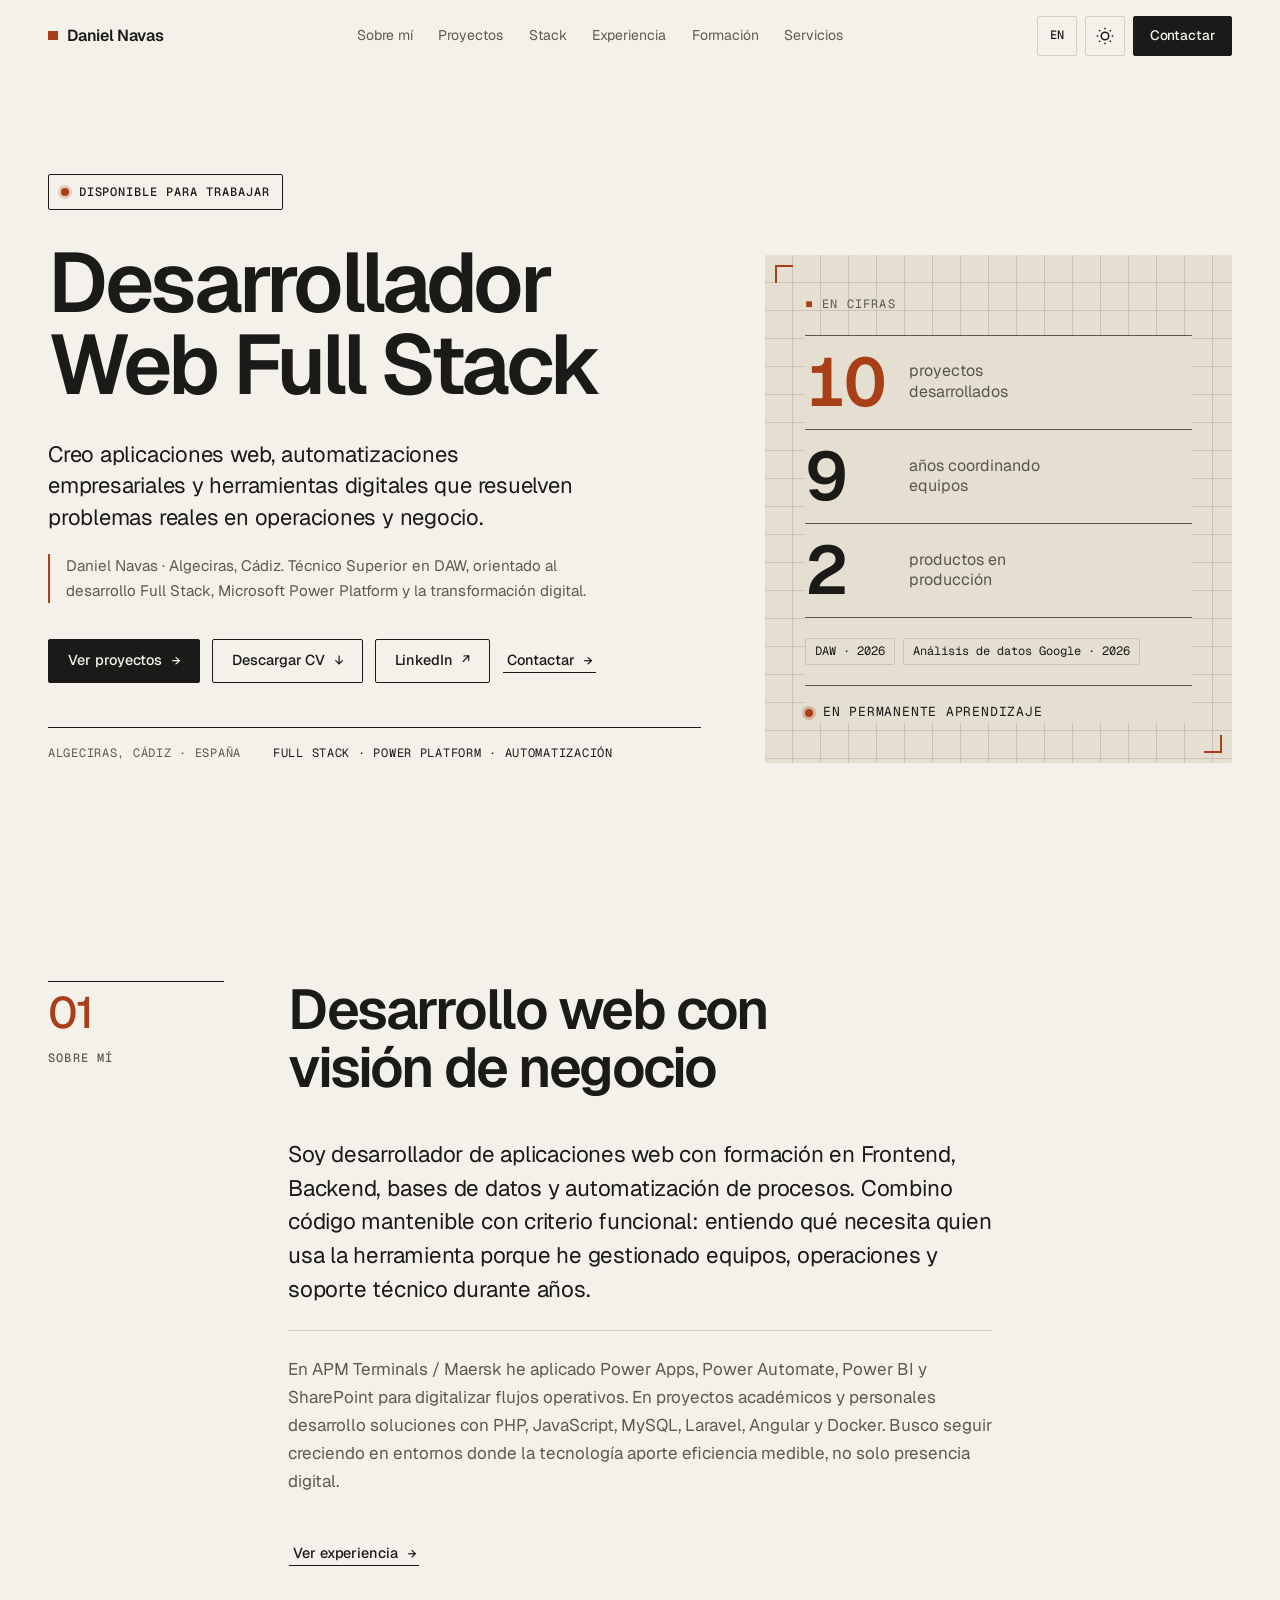
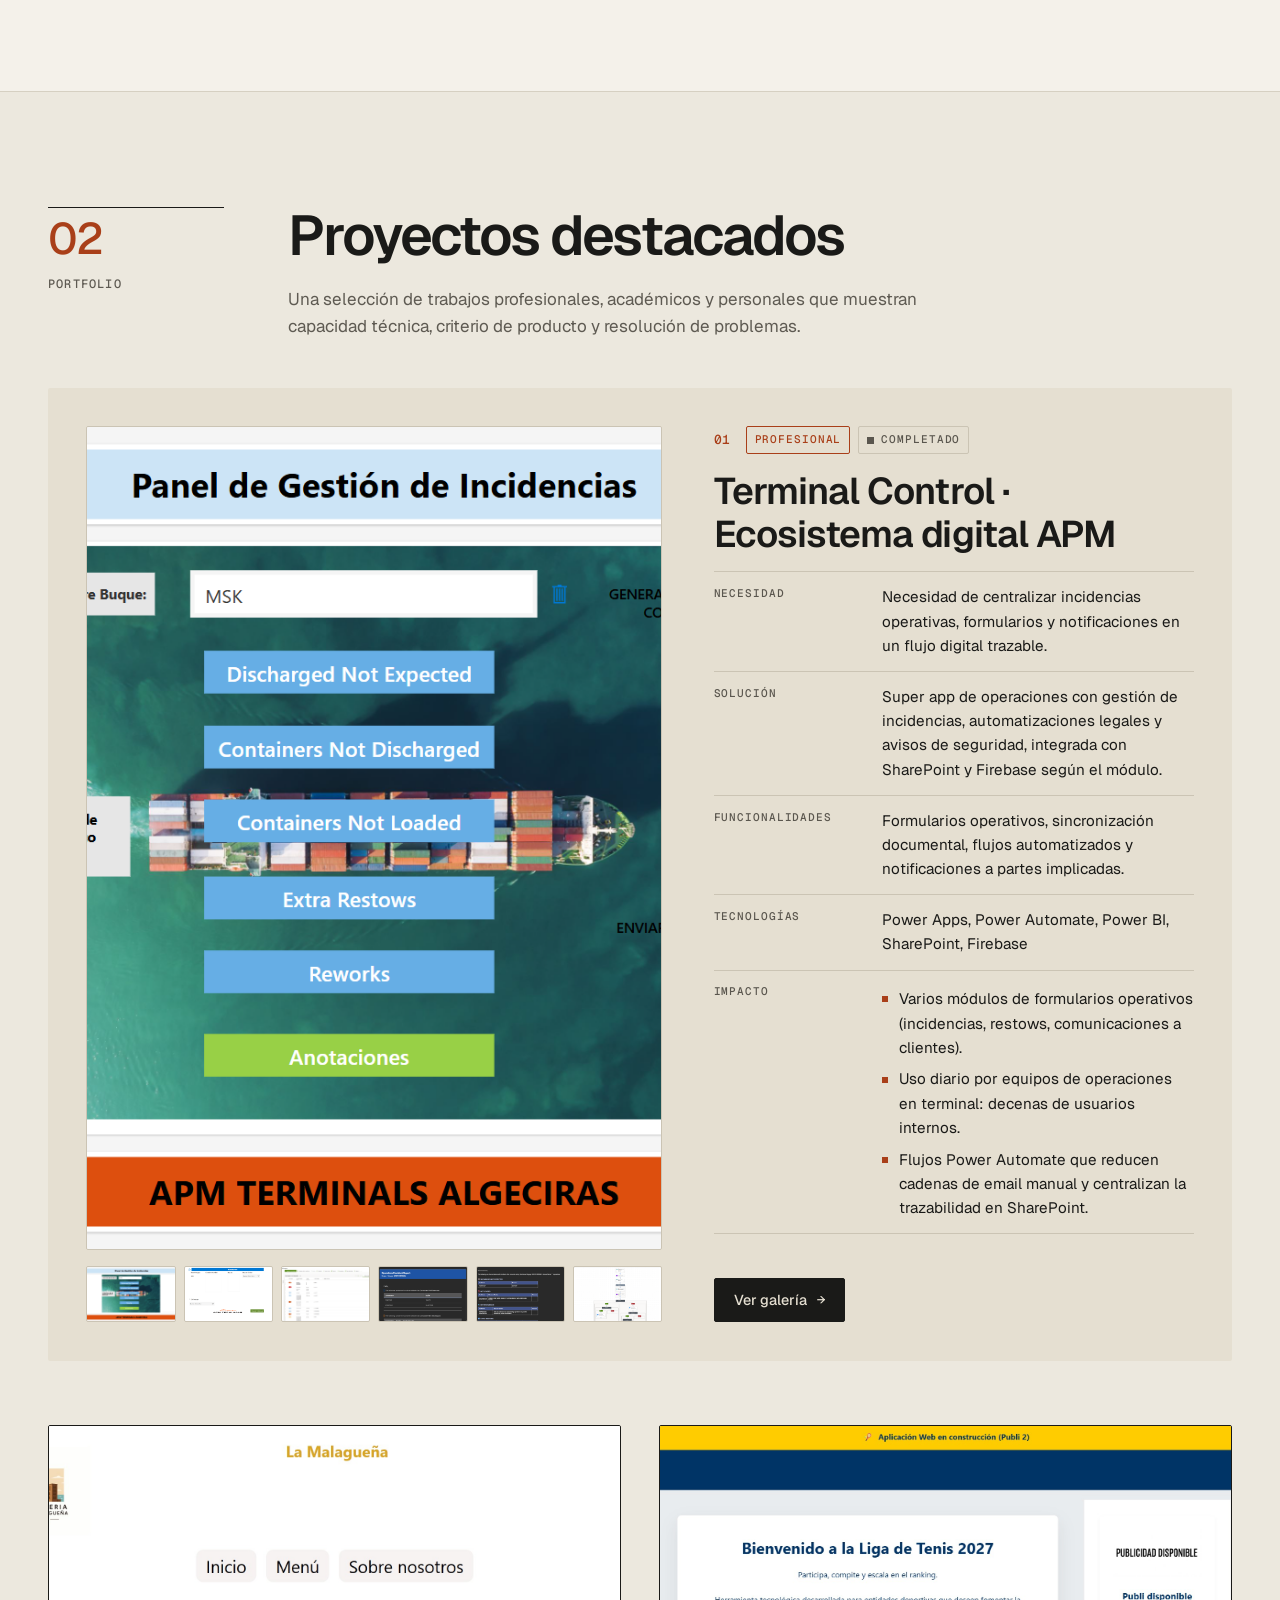
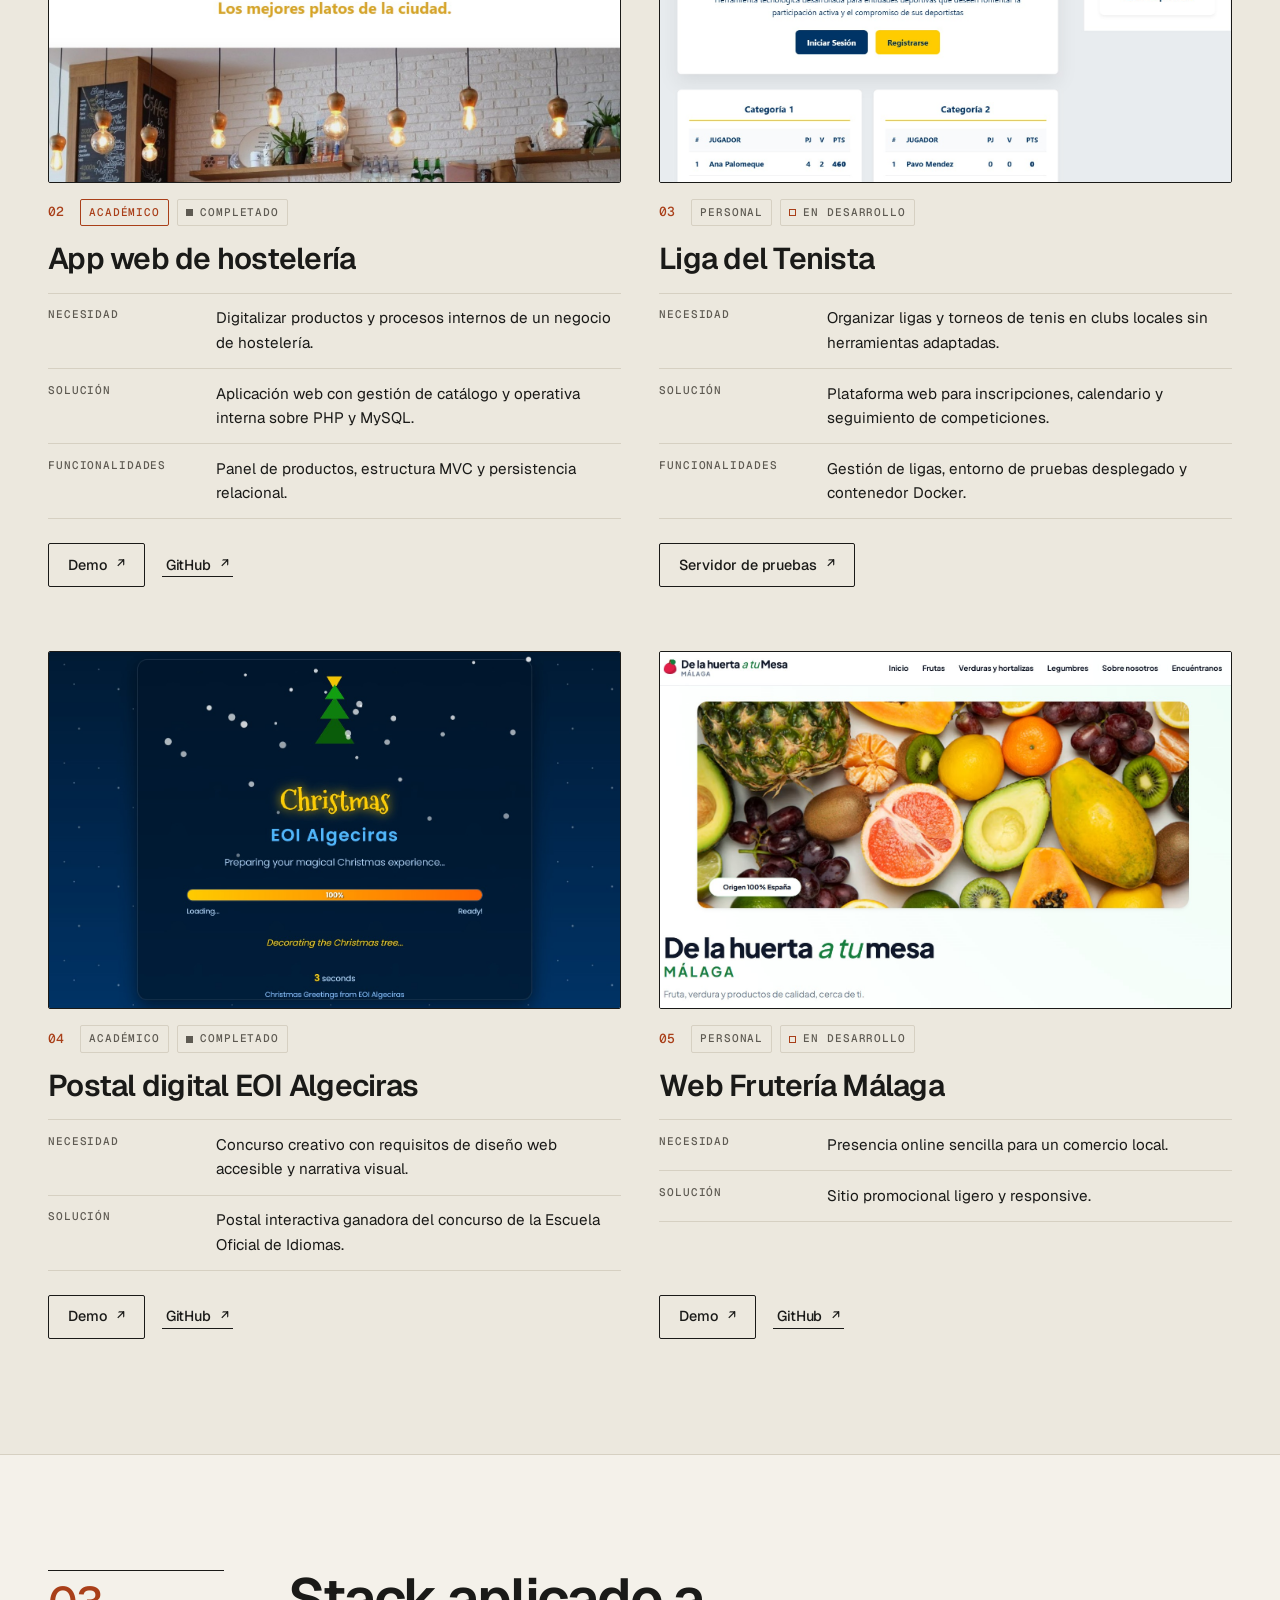
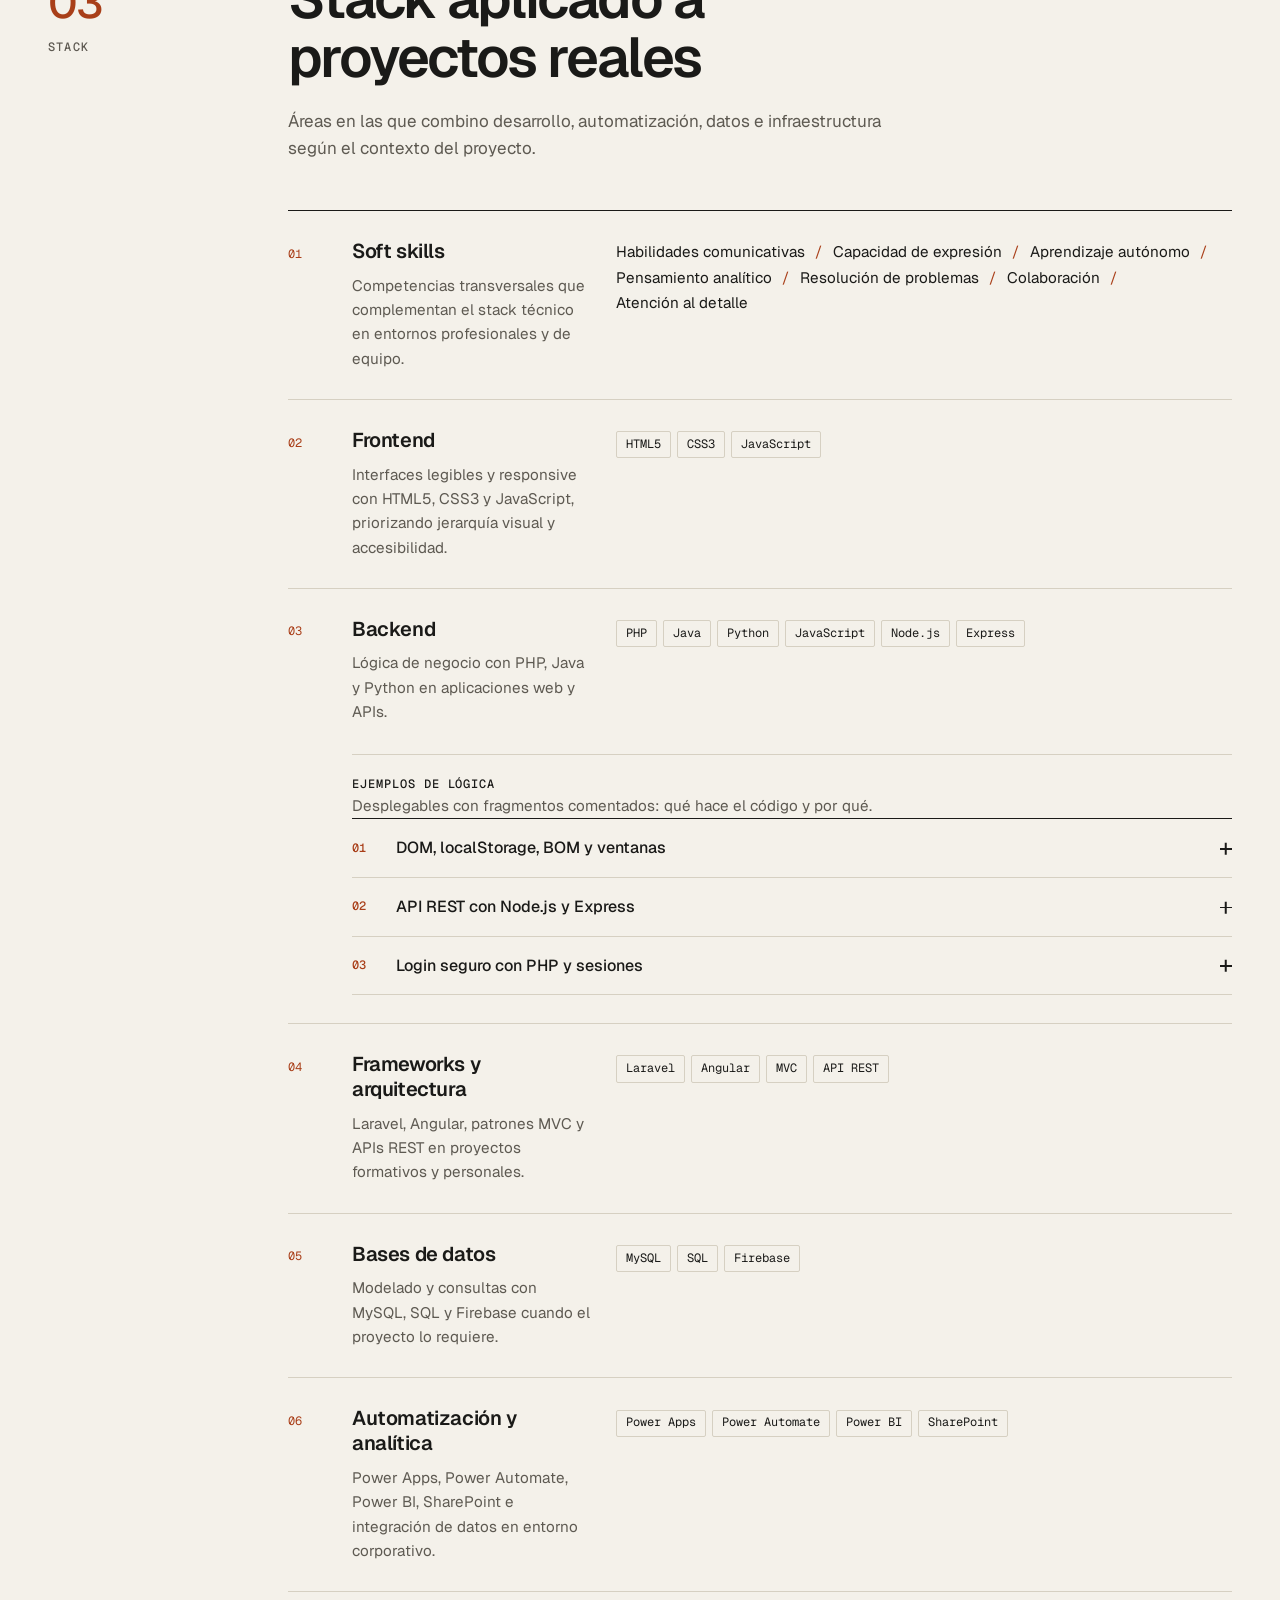
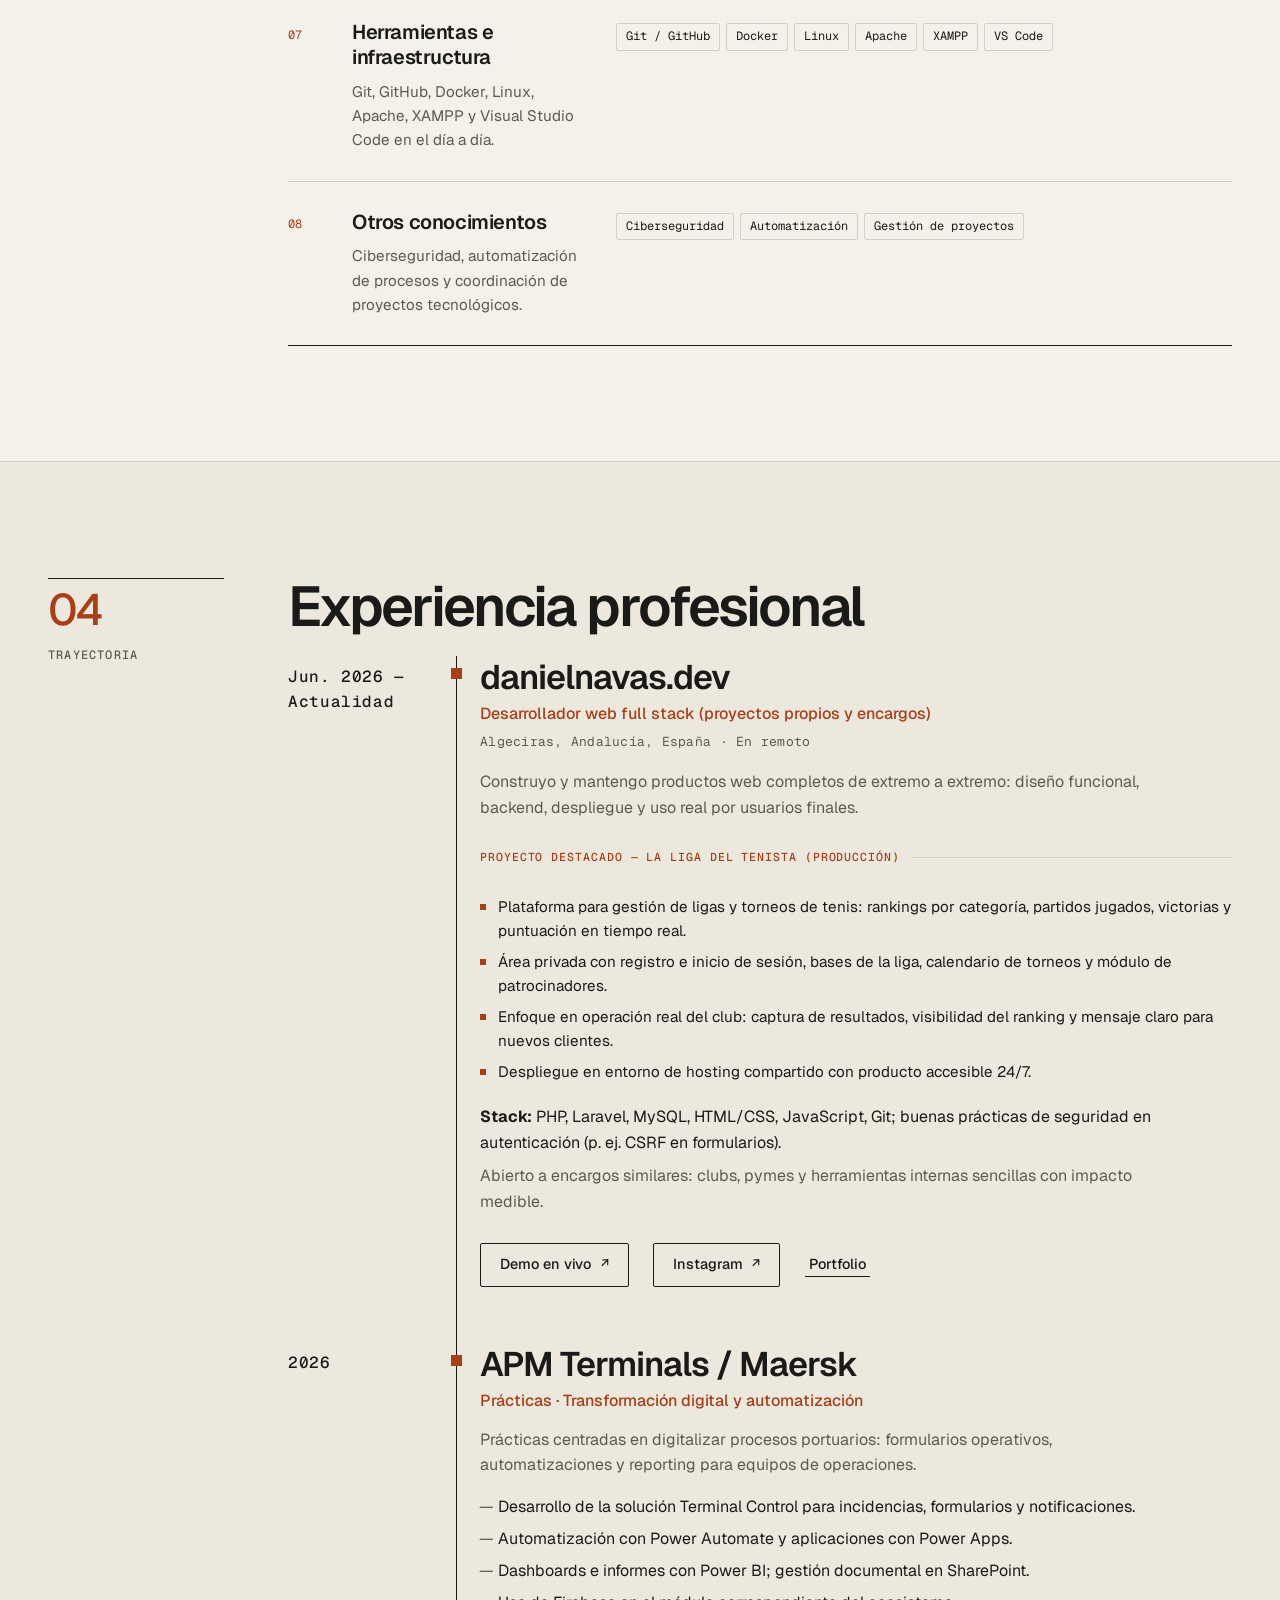
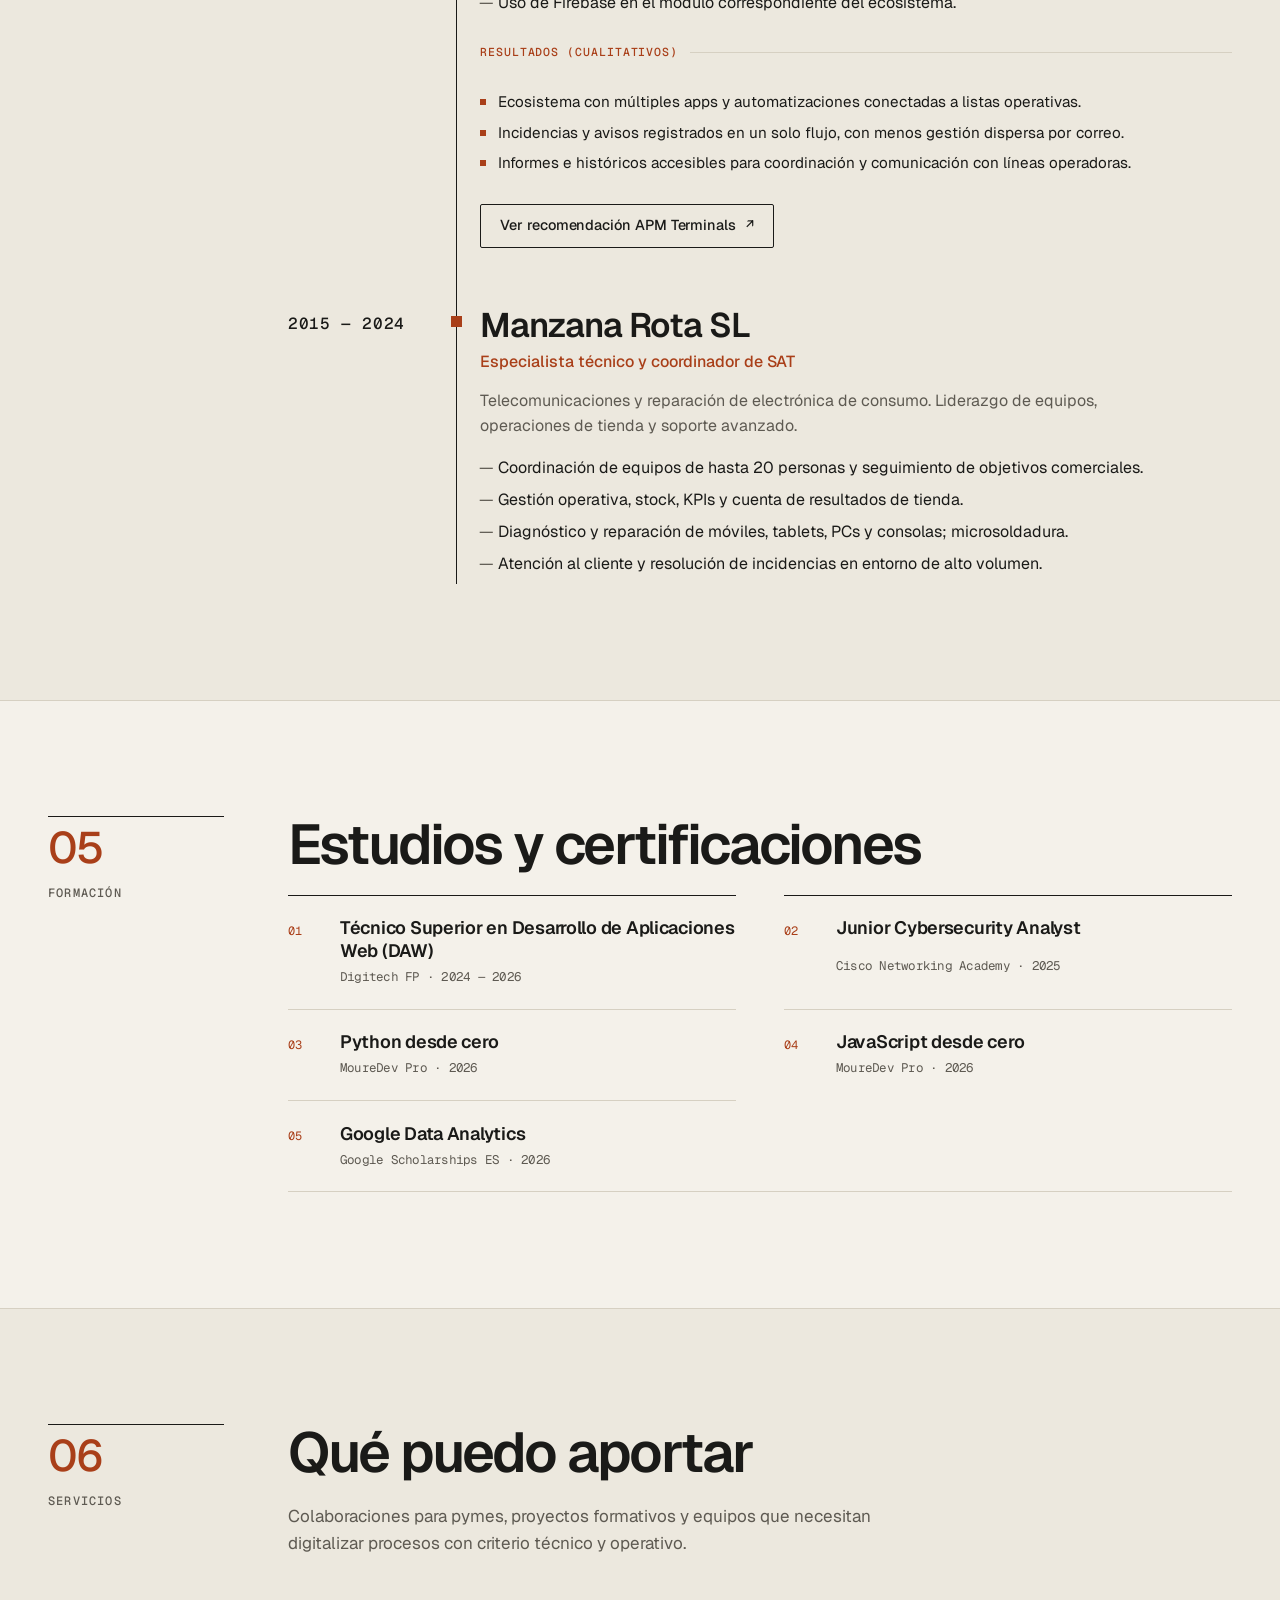
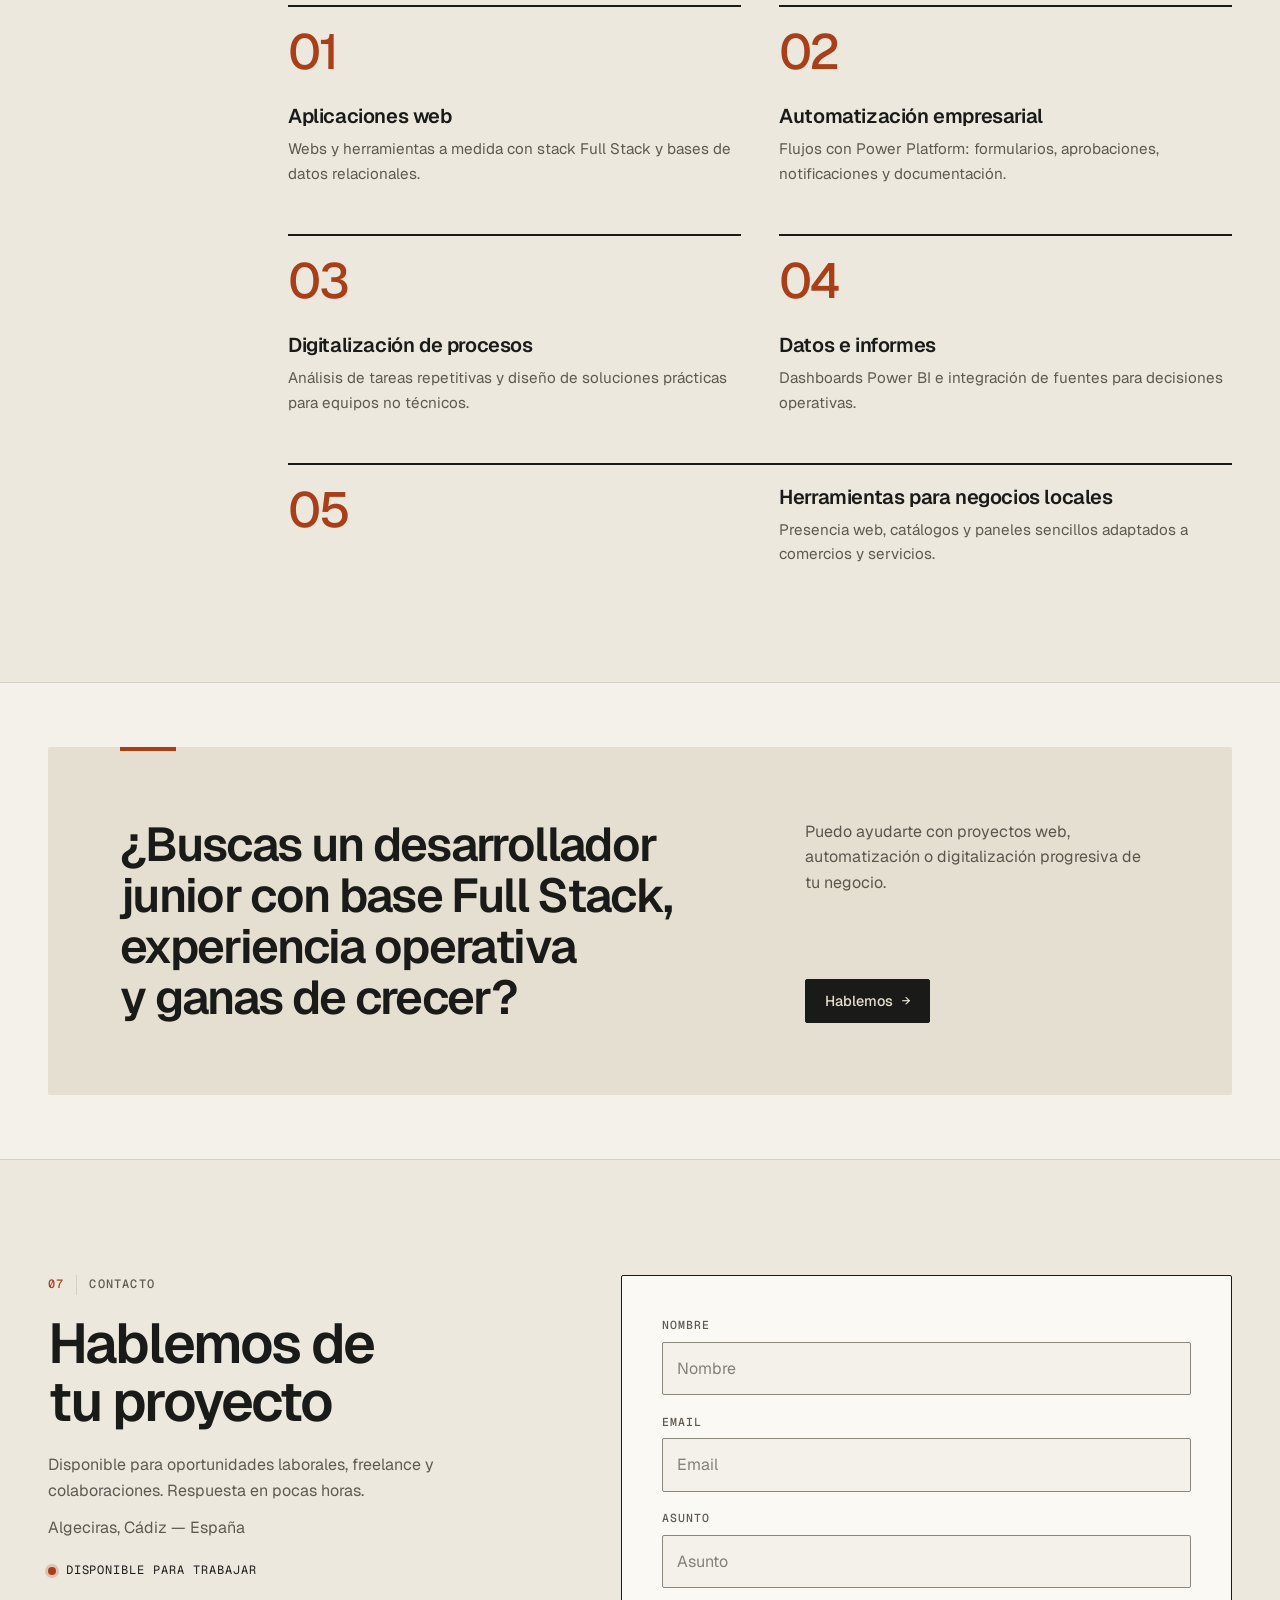
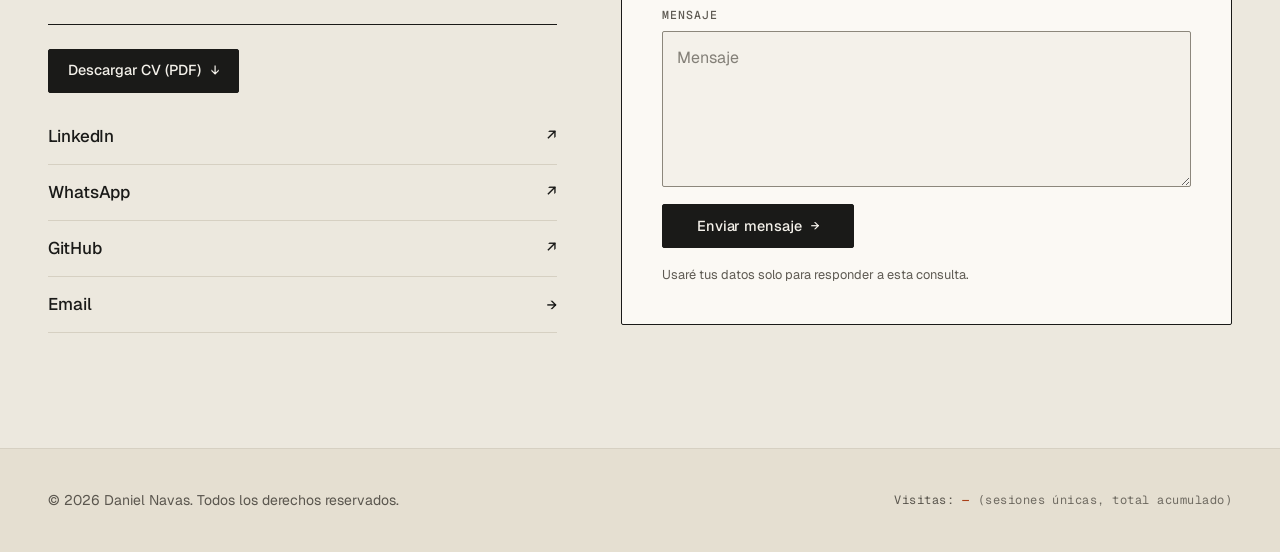
==== commit ba0ff997: "Ficha de cifras y paneles en tono intermedio" ====
--- a/index.html
+++ b/index.html
@@ -81,25 +81,18 @@
             <span data-i18n="hero_meta_stack">Full Stack · Power Platform · Automatización</span>
           </div>
         </div>
-        <div class="hero-visual reveal reveal-scale" id="hero-visual" aria-hidden="true">
-          <div class="hero-card float-card" style="--float-delay: 0s">
-            <h3>Terminal Control</h3>
-            <p>Incidencias · formularios · automatizaciones</p>
-            <div class="hero-tags">
-              <span class="tag">Power Apps</span>
-              <span class="tag">Power Automate</span>
-              <span class="tag">SharePoint</span>
-            </div>
-          </div>
-          <div class="hero-card float-card" style="--float-delay: 0.6s">
-            <h3>Stack web</h3>
-            <p>PHP · JavaScript · MySQL · Laravel</p>
-            <div class="hero-tags">
-              <span class="tag">API REST</span>
-              <span class="tag">MVC</span>
-              <span class="tag">Docker</span>
-            </div>
-          </div>
+        <div class="hero-visual hero-stats reveal reveal-scale" id="hero-visual">
+          <p class="hero-stats-label" data-i18n="hero_stats_label">En cifras</p>
+          <ul class="hero-stats-list">
+            <li><strong class="hero-stat-num">10</strong><span class="hero-stat-text" data-i18n="hero_stat1">proyectos desarrollados</span></li>
+            <li><strong class="hero-stat-num">9</strong><span class="hero-stat-text" data-i18n="hero_stat2">años coordinando equipos</span></li>
+            <li><strong class="hero-stat-num">2</strong><span class="hero-stat-text" data-i18n="hero_stat3">productos en producción</span></li>
+          </ul>
+          <ul class="hero-creds">
+            <li class="tag" data-i18n="hero_cred1">DAW · 2026</li>
+            <li class="tag" data-i18n="hero_cred2">Análisis de datos Google · 2026</li>
+          </ul>
+          <p class="hero-learning" data-i18n="hero_learning">En permanente aprendizaje</p>
         </div>
       </div>
     </section>
--- a/css/styles.css
+++ b/css/styles.css
@@ -21,14 +21,14 @@
   --success: #3f6b3a;
   --error: #b3261e;
 
-  /* Carbón panels: hero sheet, featured project, code, CTA, footer */
-  --ink-bg: #1a1a18;
-  --ink-bg-alt: #232220;
-  --ink-text: #ede9e1;
-  --ink-muted: #a39e93;
-  --ink-border: #34322d;
-  --ink-accent: #e58a5e;
-  --ink-on-accent: #141412;
+  /* Mid-tone panels: hero sheet, featured project, code, CTA, footer */
+  --ink-bg: #e5dfd1;
+  --ink-bg-alt: #ddd6c6;
+  --ink-text: #1a1a18;
+  --ink-muted: #5a564e;
+  --ink-border: #cbc4b4;
+  --ink-accent: #a93f19;
+  --ink-on-accent: #ffffff;
 
   --header-h: 72px;
   --gutter: clamp(1.25rem, 4vw, 3rem);
@@ -53,9 +53,13 @@
   --success: #8fbf86;
   --error: #f2877e;
 
-  --ink-bg: #0d0d0c;
-  --ink-bg-alt: #171715;
-  --ink-border: #2e2c28;
+  --ink-bg: #22211e;
+  --ink-bg-alt: #2a2925;
+  --ink-text: #ede9e1;
+  --ink-muted: #a8a397;
+  --ink-border: #3a3833;
+  --ink-accent: #e58a5e;
+  --ink-on-accent: #141412;
 }
 
 .hero-visual,
@@ -898,57 +902,104 @@
   border-bottom-width: 2px;
 }
 
-.hero-card {
-  counter-increment: sheet;
-  position: relative;
-  padding: 1.5rem 0 1.5rem 3rem;
+.hero-stats {
+  padding: clamp(1.75rem, 3.5vw, 2.5rem);
+}
+
+.hero-stats-label {
+  margin: 0 0 1.25rem;
+  font-family: var(--font-mono);
+  font-size: 0.75rem;
+  letter-spacing: 0.1em;
+  text-transform: uppercase;
+  color: var(--text-muted);
+}
+
+.hero-stats-label::before {
+  content: "■ ";
+  content: "■ " / "";
+  color: var(--accent);
+}
+
+.hero-stats-list,
+.hero-creds {
+  margin: 0;
+  padding: 0;
+  list-style: none;
+}
+
+.hero-stats-list li {
+  display: grid;
+  grid-template-columns: 5.5rem minmax(0, 1fr);
+  align-items: center;
+  gap: 1rem;
+  padding: 1rem 0;
+  border-top: 1px solid var(--ink-muted);
   background: var(--bg);
-  border-top: 1px solid var(--ink-muted);
-}
-
-.hero-card + .hero-card {
-  margin-top: 1.5rem;
-}
-
-.hero-card::before {
-  content: counter(sheet, decimal-leading-zero);
-  content: counter(sheet, decimal-leading-zero) / "";
-  position: absolute;
-  top: 1.65rem;
-  left: 0;
-  font-family: var(--font-mono);
-  font-size: 0.75rem;
+}
+
+.hero-stat-num {
+  font-size: clamp(3rem, 2.2rem + 2.6vw, 4.25rem);
+  font-weight: 600;
+  line-height: 0.9;
+  letter-spacing: -0.05em;
+  font-variant-numeric: tabular-nums;
+}
+
+.hero-stats-list li:first-child .hero-stat-num {
   color: var(--accent);
 }
 
-.hero-card h3 {
-  margin: 0 0 0.4rem;
-  font-size: 1.25rem;
-  font-weight: 600;
-  letter-spacing: -0.02em;
-}
-
-.hero-card p {
-  margin: 0;
-  font-family: var(--font-mono);
-  font-size: 0.8rem;
+.hero-stat-text {
+  font-size: 1rem;
+  line-height: 1.3;
   color: var(--text-muted);
-}
-
-.hero-tags {
+  max-width: 14ch;
+}
+
+.hero-creds {
   display: flex;
   flex-wrap: wrap;
-  gap: 0.4rem;
-  margin-top: 1rem;
+  gap: 0.5rem;
+  padding: 1.25rem 0;
+  border-top: 1px solid var(--ink-muted);
+  background: var(--bg);
+}
+
+.hero-learning {
+  display: flex;
+  align-items: center;
+  gap: 0.6rem;
+  margin: 0;
+  padding-top: 1rem;
+  border-top: 1px solid var(--ink-muted);
+  font-family: var(--font-mono);
+  font-size: 0.8125rem;
+  letter-spacing: 0.06em;
+  text-transform: uppercase;
+  color: var(--text);
+  background: var(--bg);
+}
+
+.hero-learning::before {
+  content: "";
+  width: 8px;
+  height: 8px;
+  border-radius: 50%;
+  background: var(--accent);
+  box-shadow: 0 0 0 3px color-mix(in srgb, var(--accent) 25%, transparent);
 }
 
 @media (min-width: 640px) and (max-width: 1023px) {
-  .hero-visual {
-    grid-template-columns: repeat(2, minmax(0, 1fr));
+  .hero-stats-list {
+    display: grid;
+    grid-template-columns: repeat(3, minmax(0, 1fr));
     column-gap: 1.5rem;
   }
-  .hero-card + .hero-card {
-    margin-top: 0;
+  .hero-stats-list li {
+    grid-template-columns: 1fr;
+    align-items: start;
+    gap: 0.6rem;
   }
 }
 
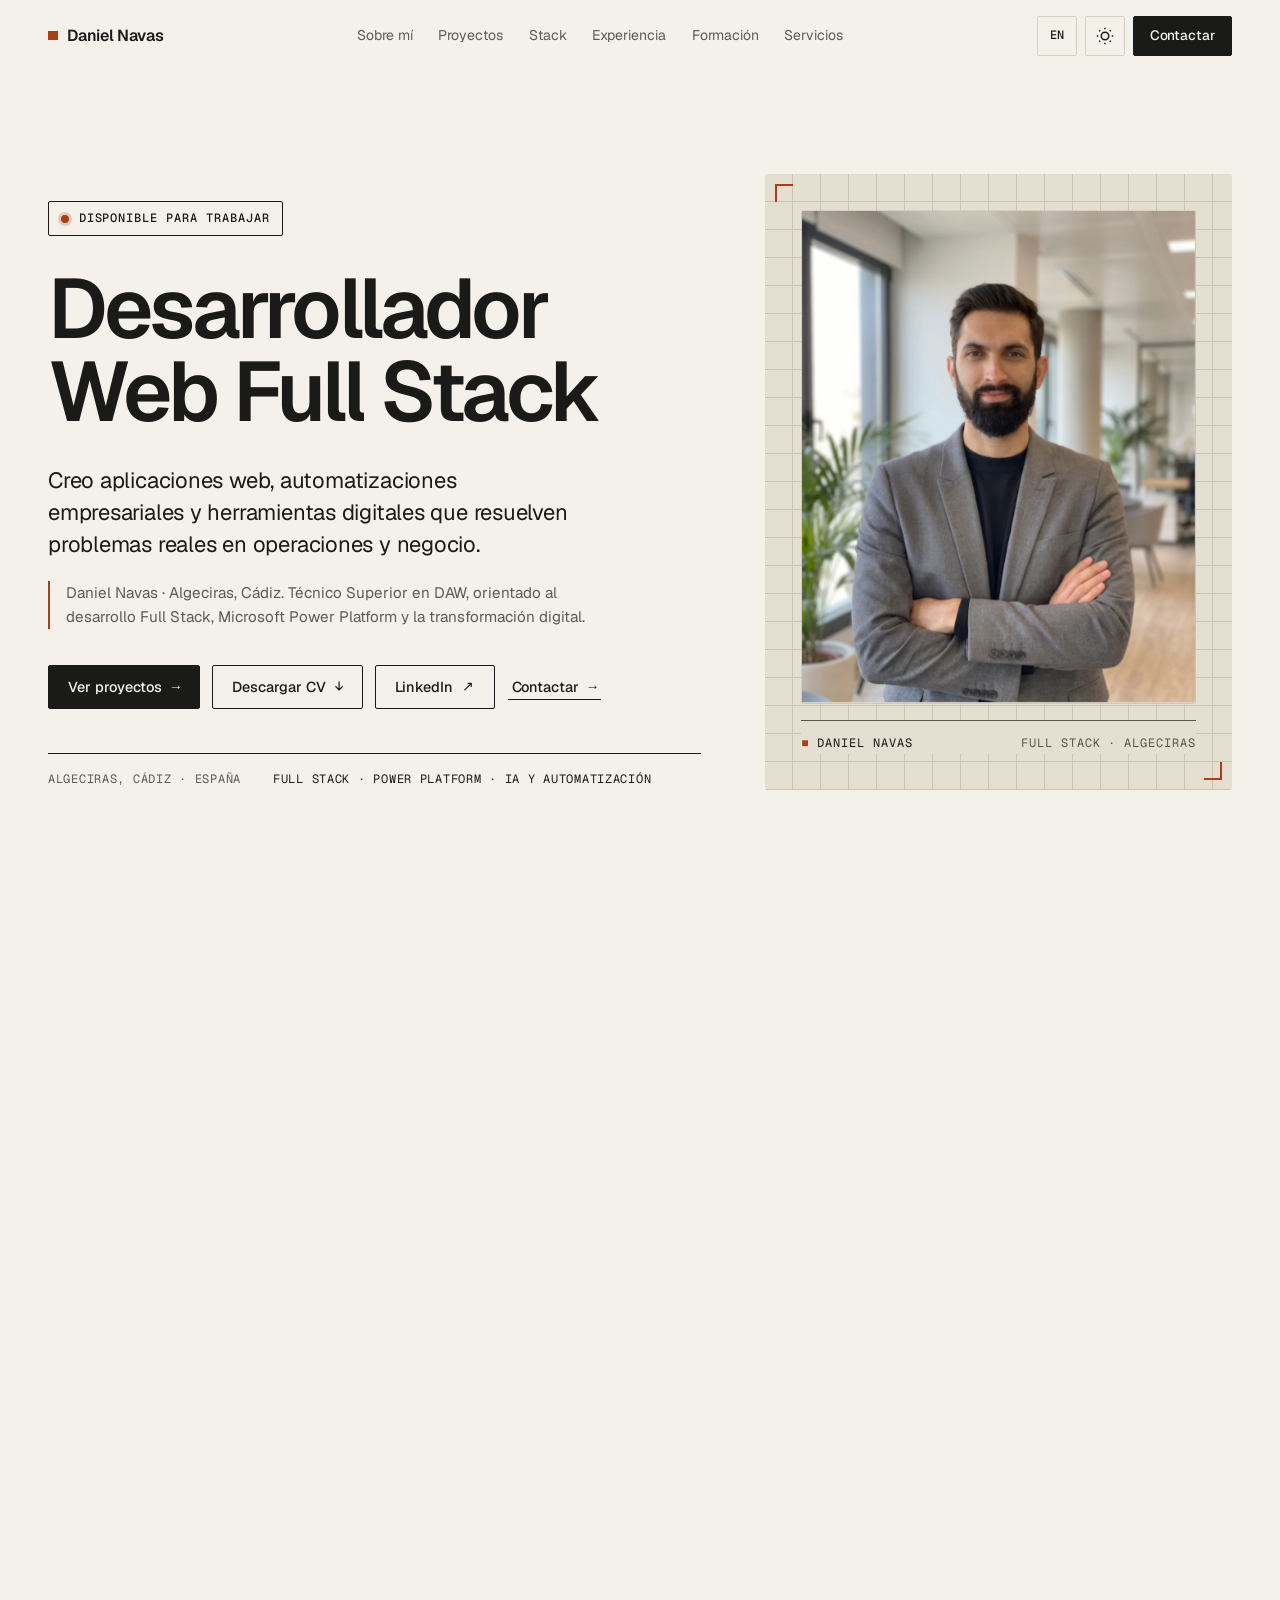
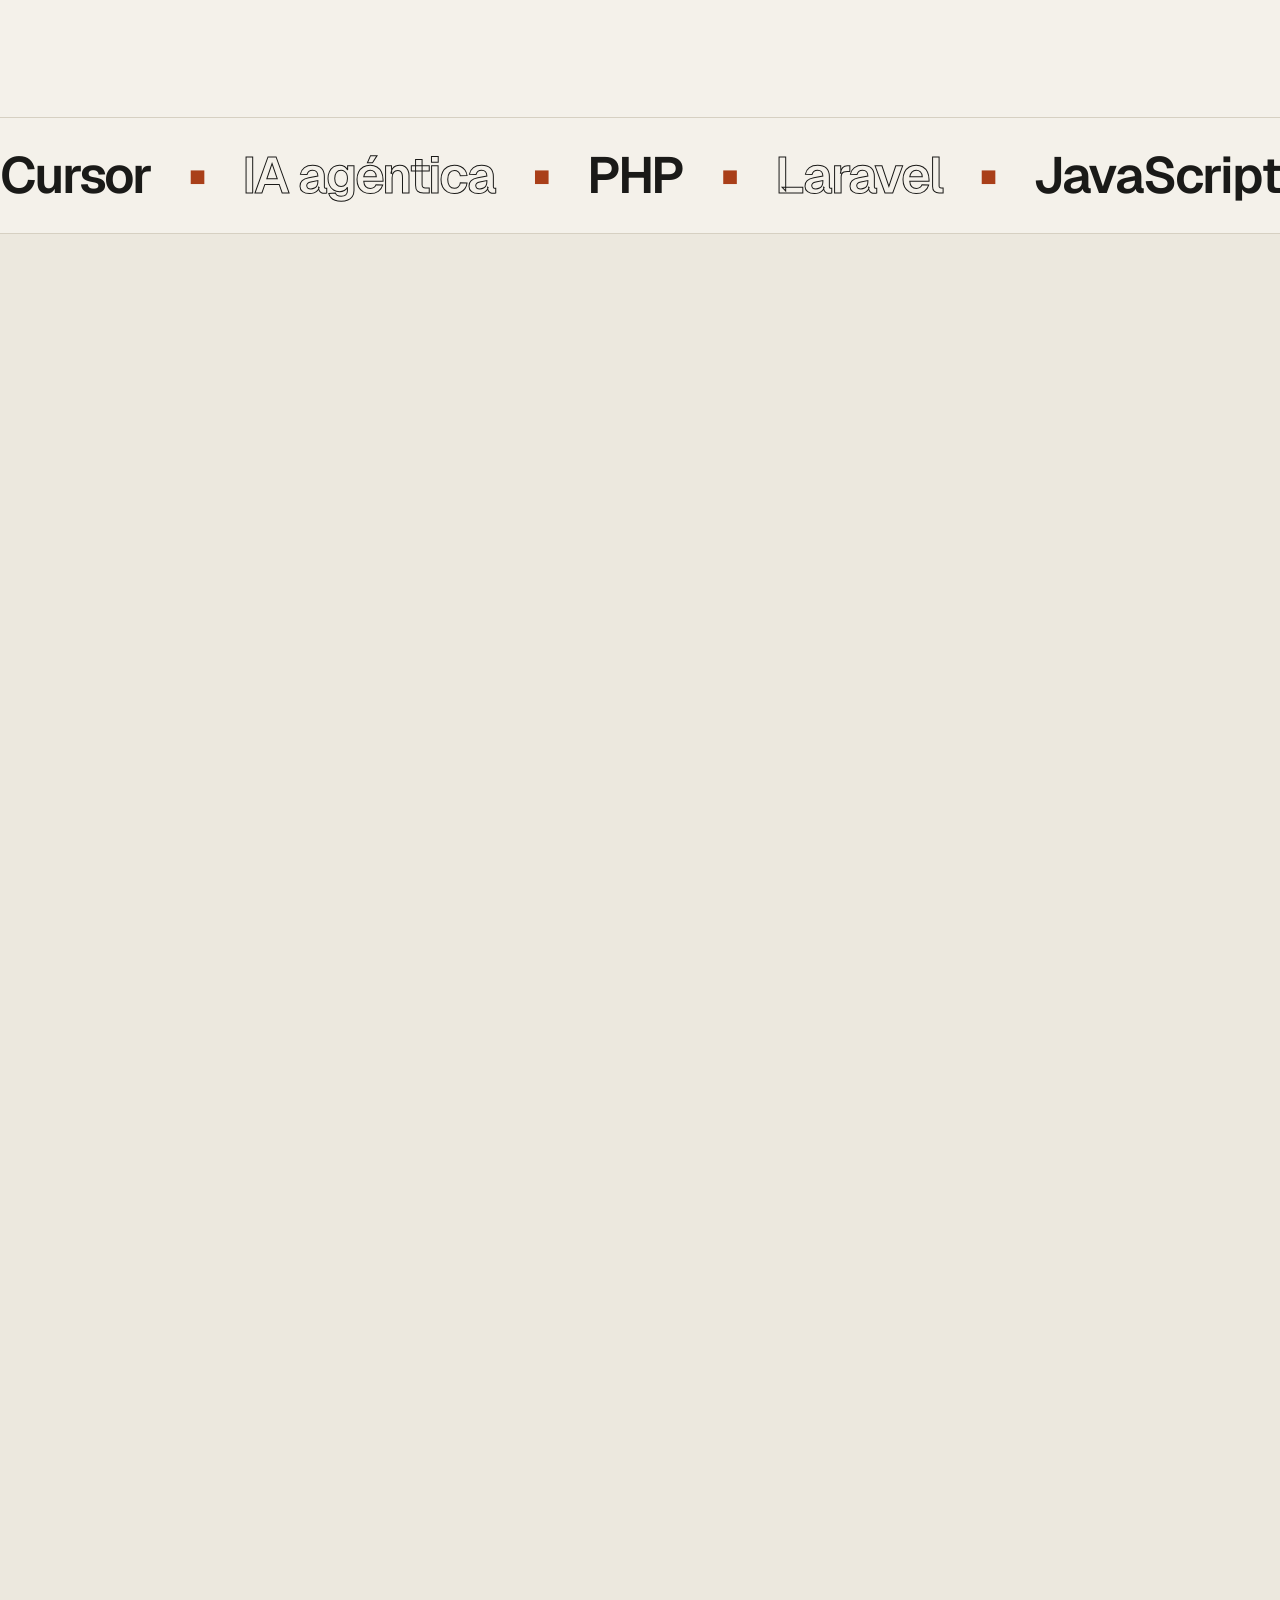
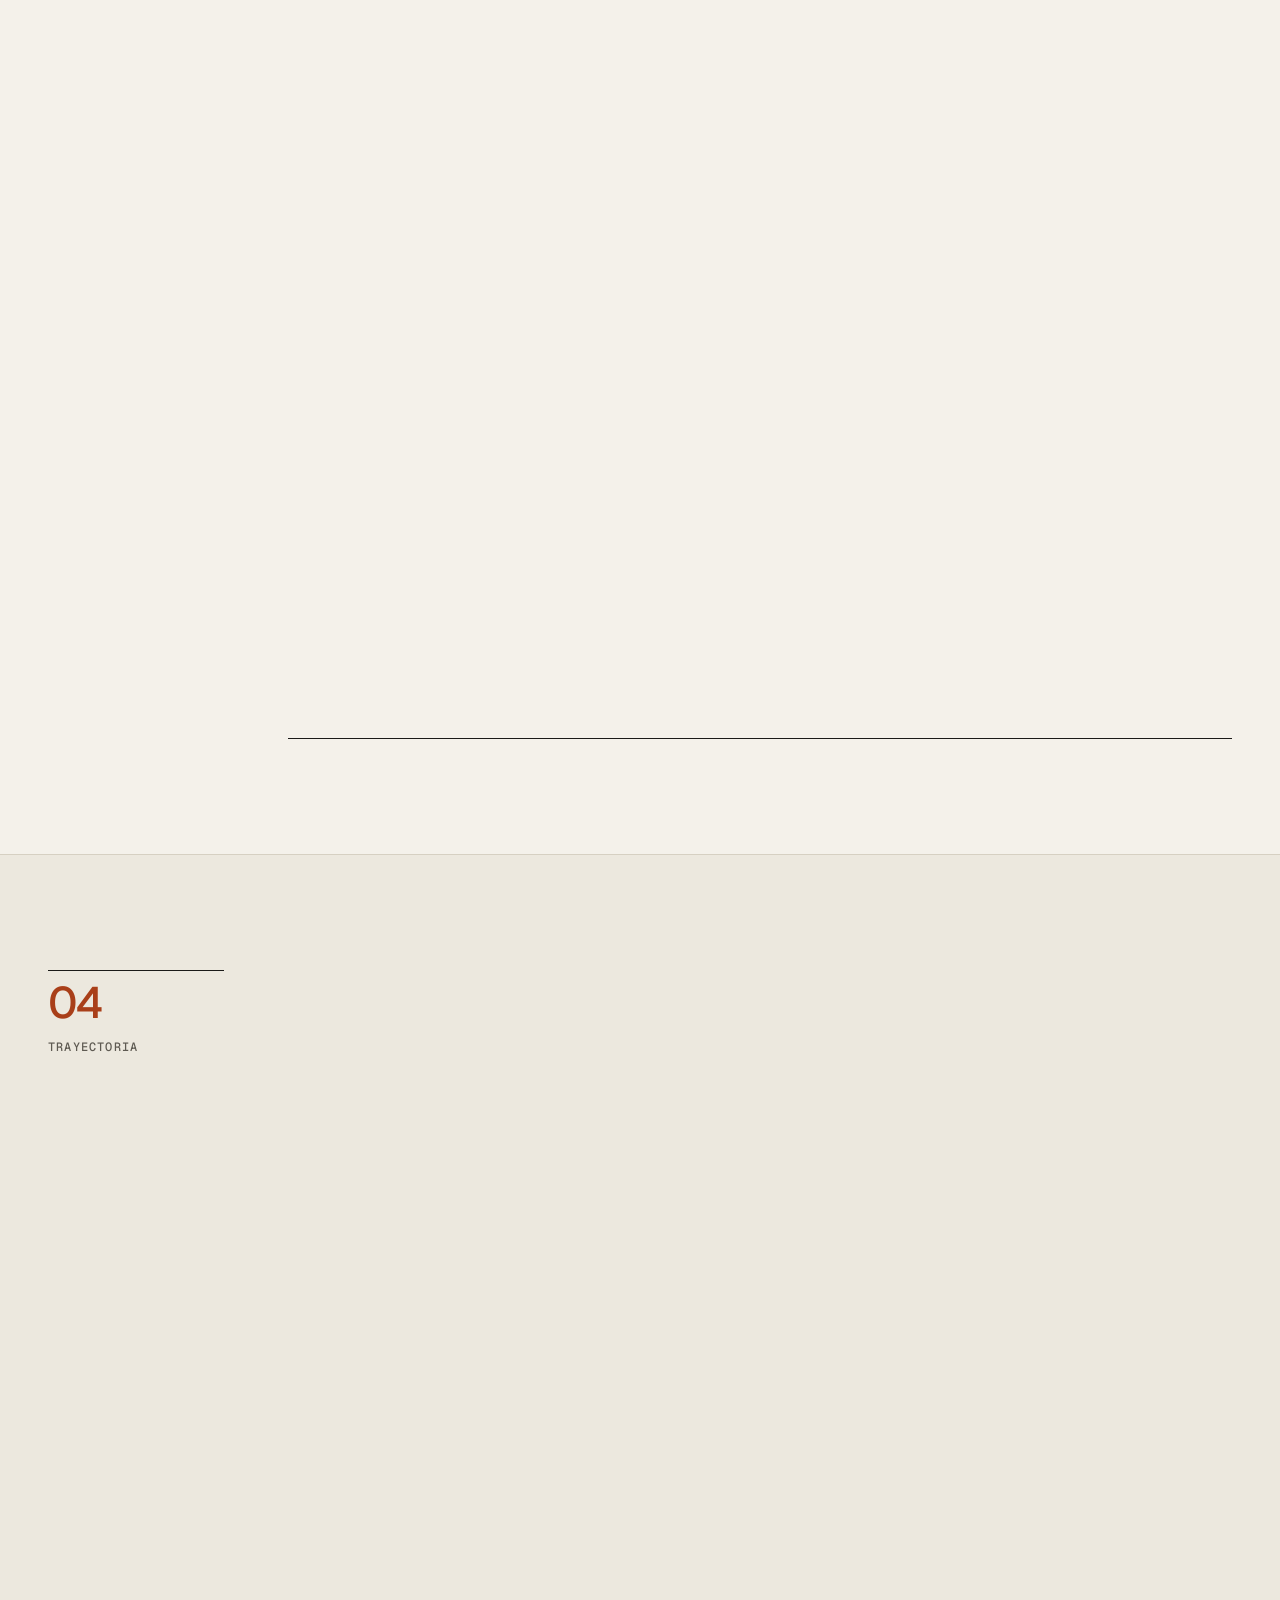
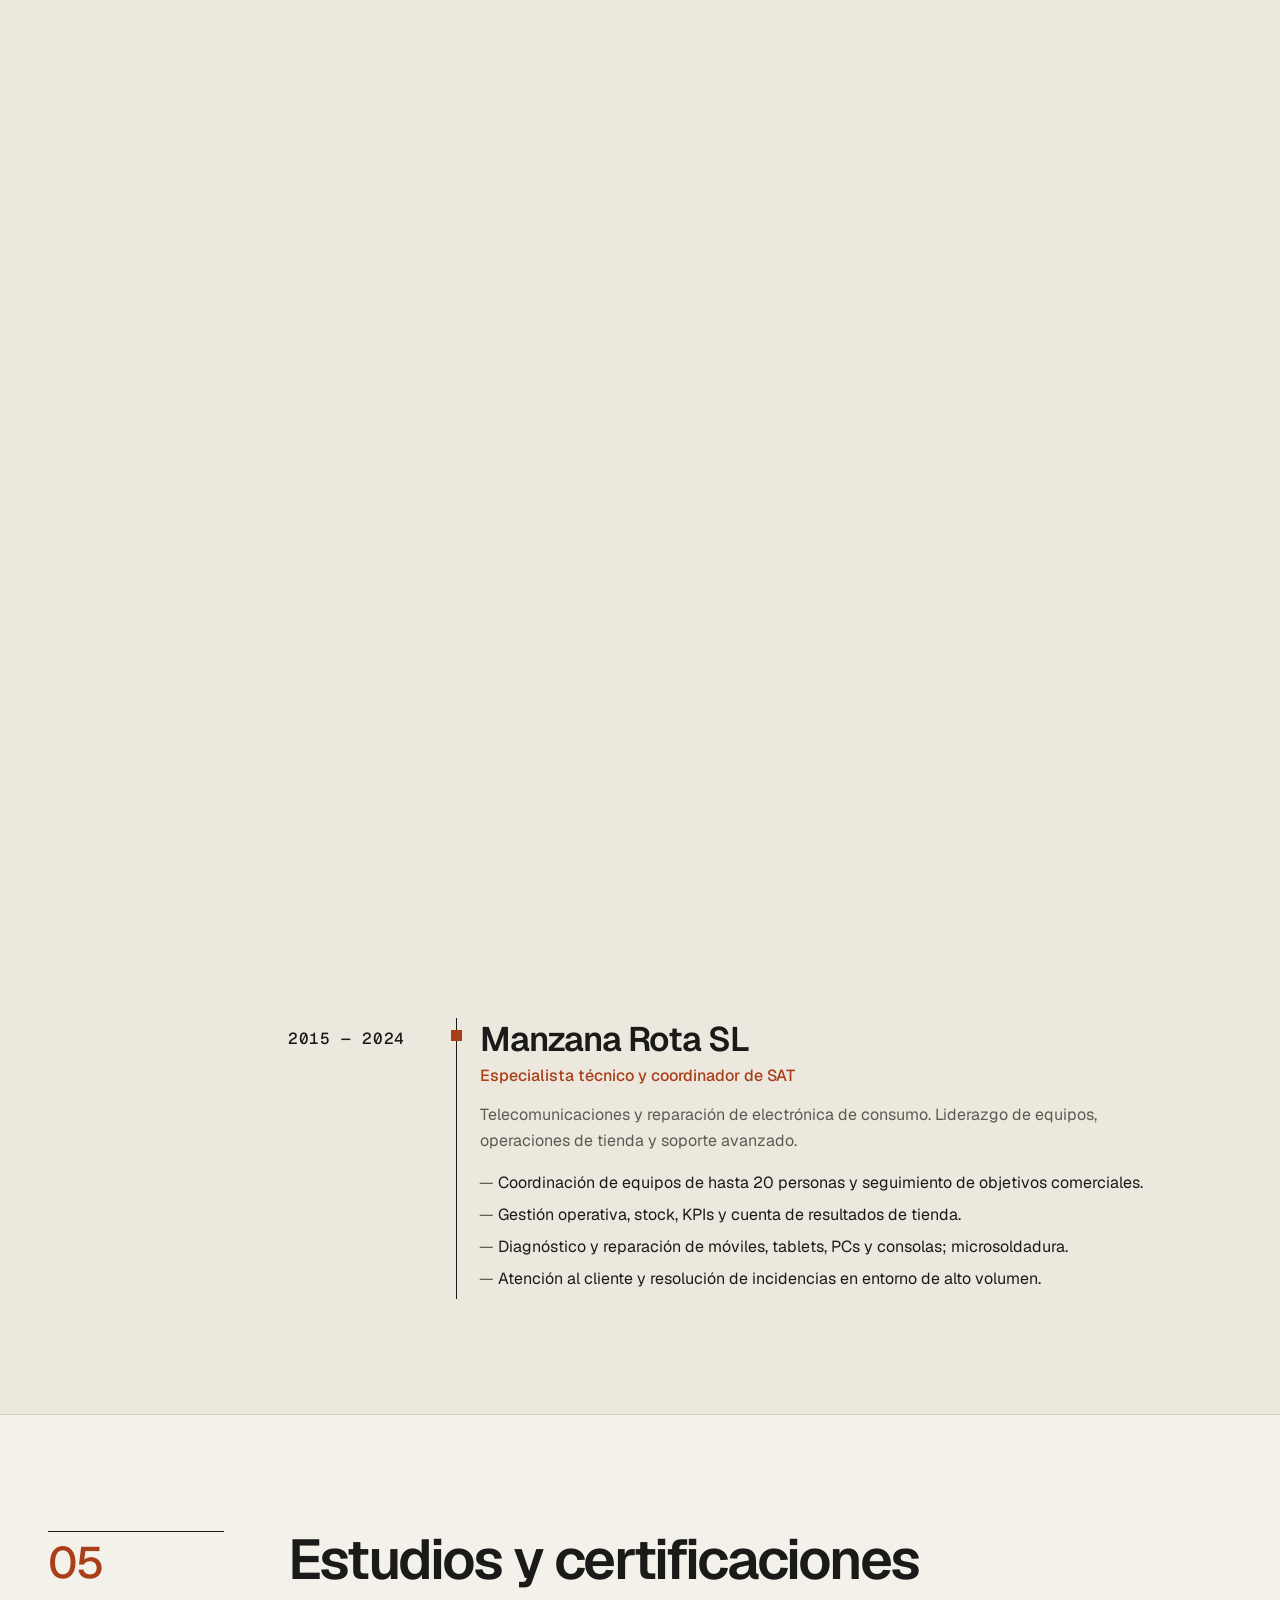
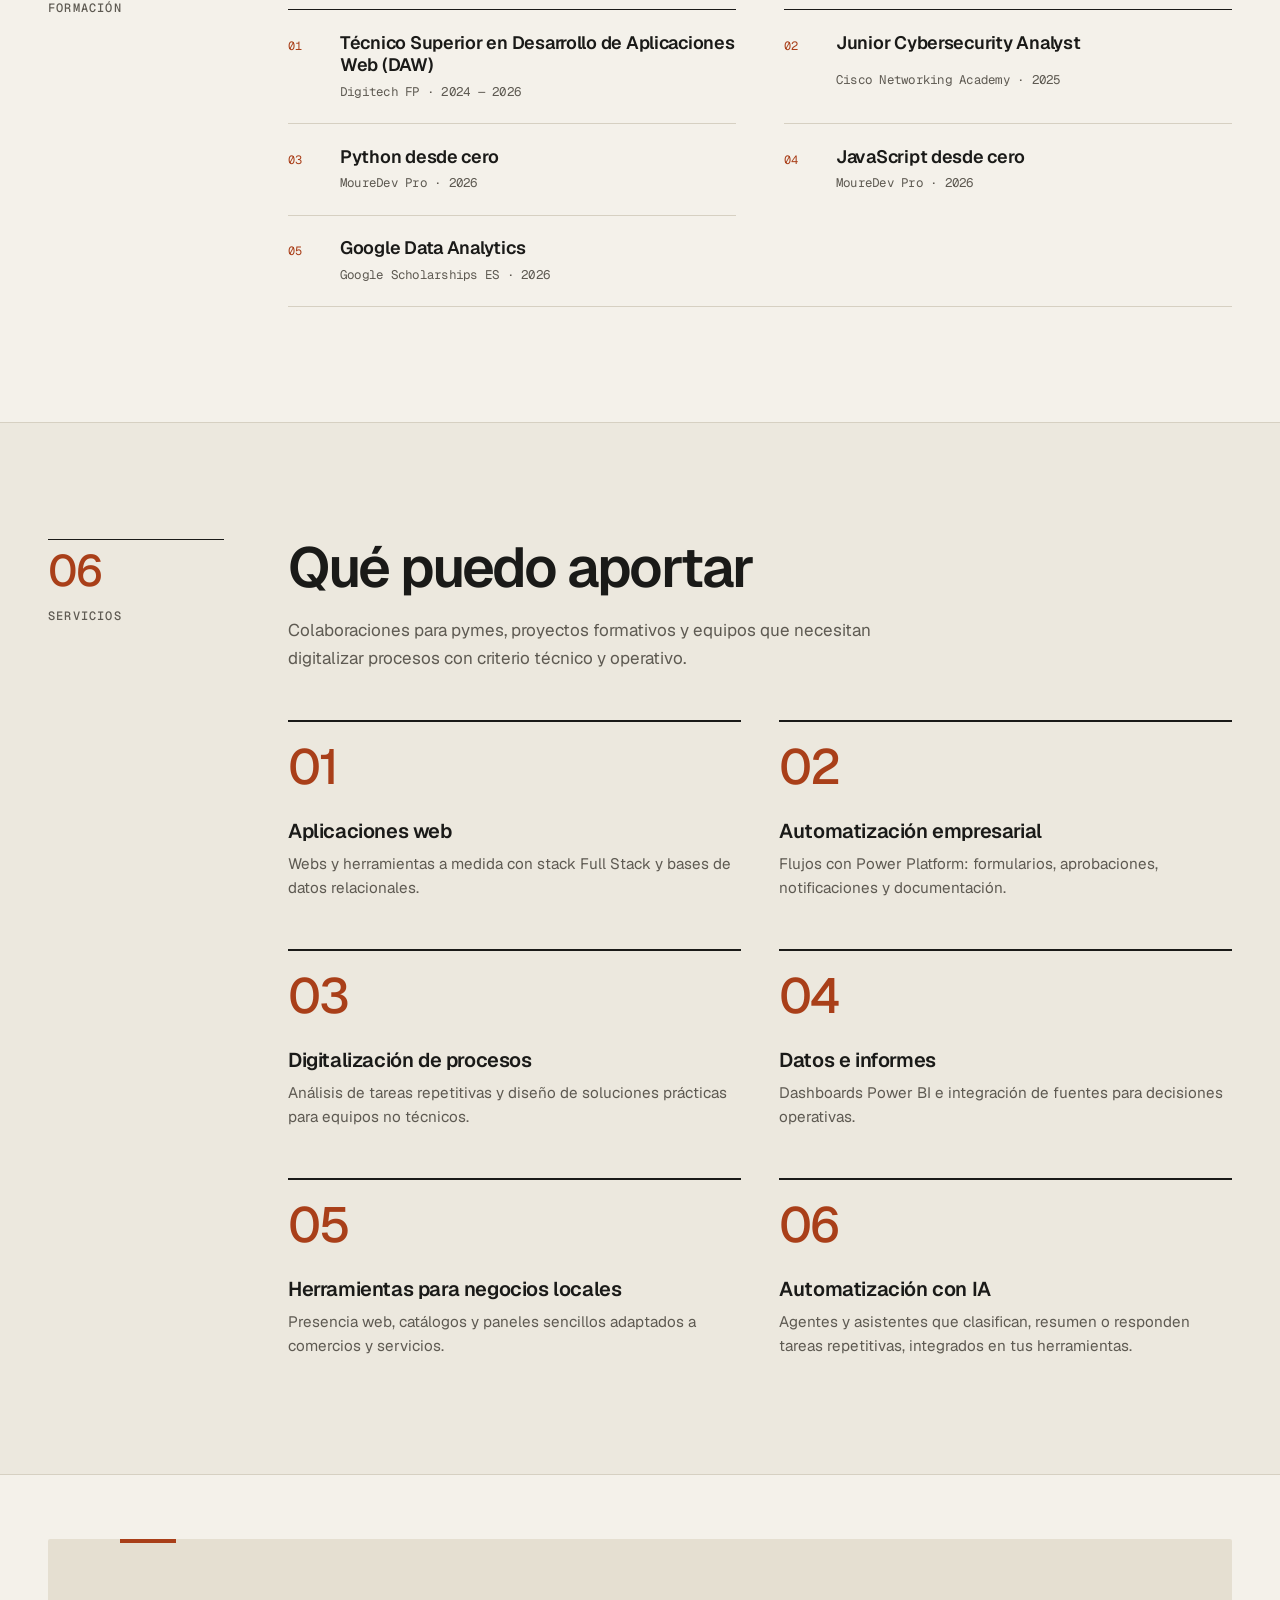
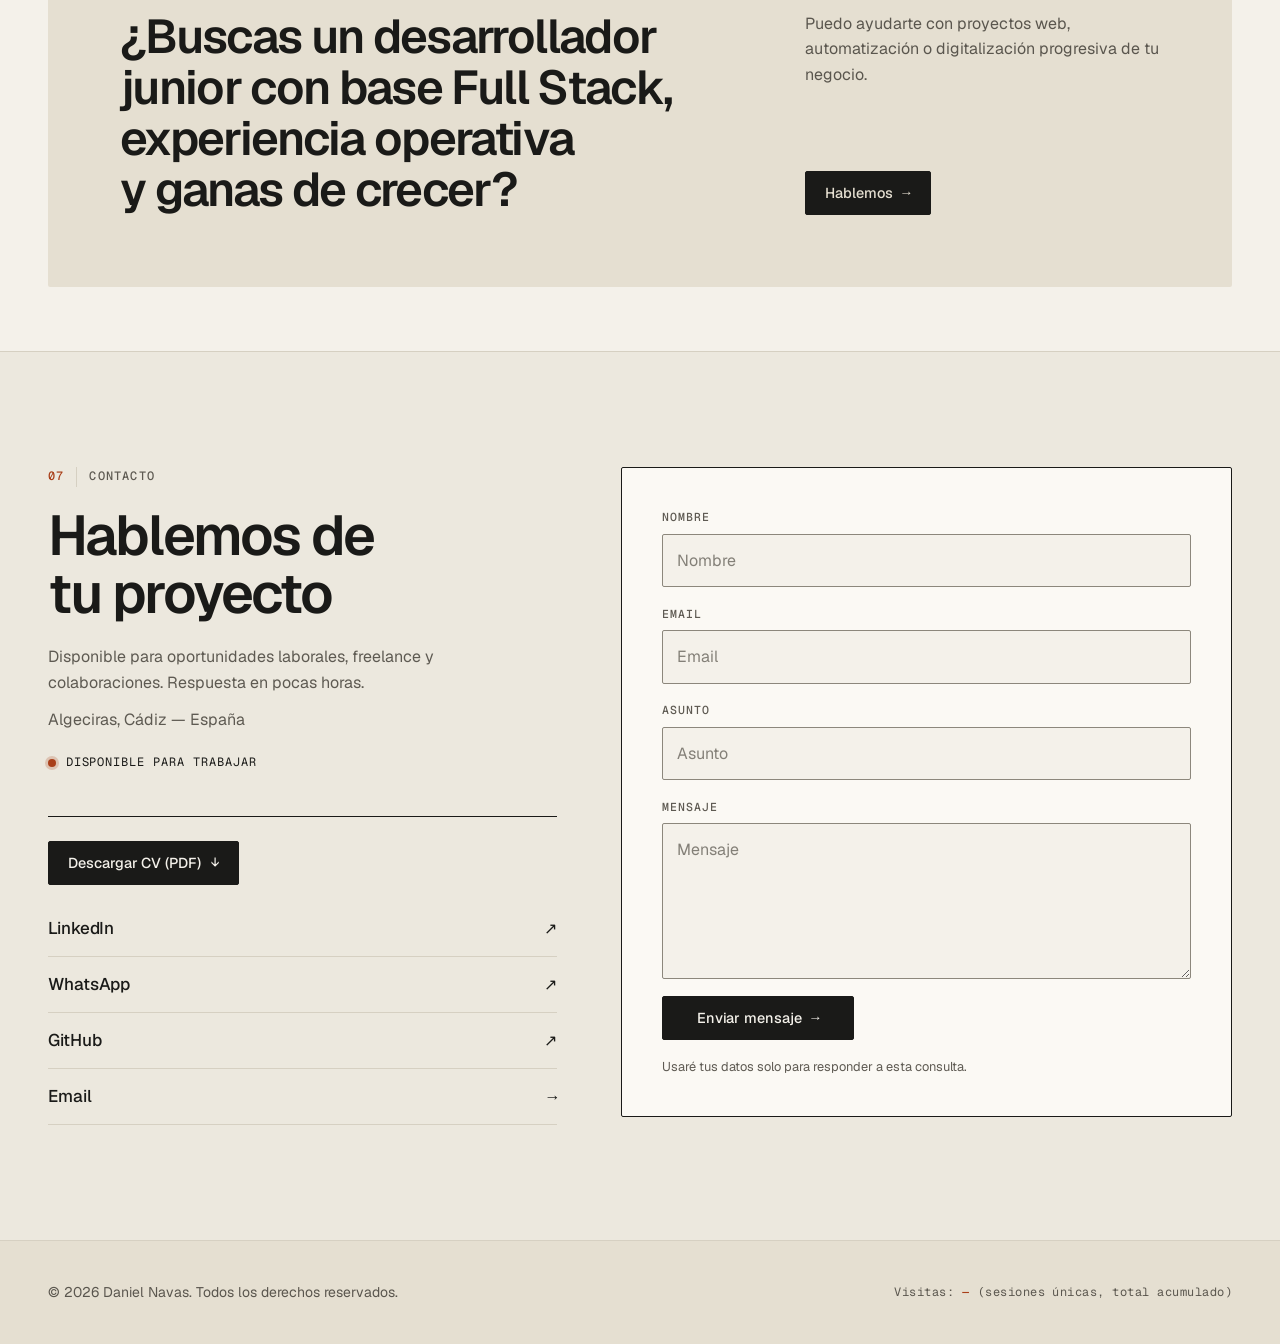
==== commit 9225fbdf: "SEO, 404 terminal, cita de recomendación y optimización Lighthouse" ====
--- a/index.html
+++ b/index.html
@@ -18,13 +18,91 @@
   <meta property="og:image:alt" content="Daniel Navas — Desarrollador Web Full Stack">
   <meta name="twitter:card" content="summary_large_image">
   <meta name="twitter:image" content="https://danielnavas.dev/assets/og-preview.jpg">
-  <link rel="icon" type="image/jpeg" href="assets/logo1.jpg">
-  <link rel="preconnect" href="https://fonts.googleapis.com">
-  <link rel="preconnect" href="https://fonts.gstatic.com" crossorigin>
-  <link href="https://fonts.googleapis.com/css2?family=Geist:wght@400..700&family=Geist+Mono:wght@400;500&display=swap" rel="stylesheet">
+  <meta name="robots" content="index, follow, max-image-preview:large">
+  <meta property="og:site_name" content="Daniel Navas">
+  <link rel="icon" type="image/png" href="assets/favicon-64.png">
+  <link rel="apple-touch-icon" href="assets/apple-touch-icon.png">
+  <script type="application/ld+json">
+  {
+    "@context": "https://schema.org",
+    "@graph": [
+      {
+        "@type": "Person",
+        "@id": "https://danielnavas.dev/#person",
+        "name": "Daniel Guerrero Navas",
+        "alternateName": "Daniel Navas",
+        "url": "https://danielnavas.dev/",
+        "image": "https://danielnavas.dev/assets/foto-perfil.jpg",
+        "jobTitle": "Desarrollador Web Full Stack",
+        "description": "Desarrollador Web Full Stack en Algeciras (Cádiz): aplicaciones web, automatización con Microsoft Power Platform e IA aplicada.",
+        "email": "mailto:danielnavas711900@gmail.com",
+        "address": {
+          "@type": "PostalAddress",
+          "addressLocality": "Algeciras",
+          "addressRegion": "Cádiz",
+          "addressCountry": "ES"
+        },
+        "alumniOf": {
+          "@type": "EducationalOrganization",
+          "name": "Digitech FP"
+        },
+        "knowsAbout": ["Desarrollo web Full Stack", "PHP", "Laravel", "JavaScript", "Node.js", "MySQL", "Microsoft Power Platform", "Power BI", "IA agéntica", "Cursor"],
+        "knowsLanguage": ["es", "en"],
+        "sameAs": [
+          "https://www.linkedin.com/in/daniel--guerrero-navas/",
+          "https://github.com/danielnavas34",
+          "https://www.instagram.com/danielnavas.dev/"
+        ]
+      },
+      {
+        "@type": "WebSite",
+        "@id": "https://danielnavas.dev/#website",
+        "url": "https://danielnavas.dev/",
+        "name": "Daniel Navas | Desarrollador Web Full Stack",
+        "inLanguage": "es-ES",
+        "author": { "@id": "https://danielnavas.dev/#person" }
+      },
+      {
+        "@type": "ProfilePage",
+        "@id": "https://danielnavas.dev/#profile",
+        "url": "https://danielnavas.dev/",
+        "mainEntity": { "@id": "https://danielnavas.dev/#person" },
+        "isPartOf": { "@id": "https://danielnavas.dev/#website" }
+      }
+    ]
+  }
+  </script>
+  <link rel="preload" href="assets/fonts/geist-latin.woff2" as="font" type="font/woff2" crossorigin>
+  <link rel="preload" href="assets/fonts/geist-mono-latin.woff2" as="font" type="font/woff2" crossorigin>
   <link rel="stylesheet" href="css/styles.css">
+  <script>
+    (function () {
+      var root = document.documentElement;
+      try {
+        root.setAttribute("data-theme", localStorage.getItem("theme") || "light");
+        root.lang = localStorage.getItem("lang") || "es";
+        if (!matchMedia("(prefers-reduced-motion: reduce)").matches) {
+          root.classList.add("motion");
+          setTimeout(function () { root.classList.add("hero-play"); }, 6000);
+          if (!sessionStorage.getItem("intro-seen")) {
+            root.classList.add("intro-on");
+            sessionStorage.setItem("intro-seen", "1");
+          }
+        }
+      } catch (e) {}
+    })();
+  </script>
 </head>
 <body>
+  <div class="boot" id="boot" aria-hidden="true">
+    <div class="boot-inner">
+      <p class="boot-line boot-brand" style="--i: 0">danielnavas.dev</p>
+      <p class="boot-line" style="--i: 1"><span data-i18n="boot_1">cargando proyectos…</span> <span class="boot-ok">ok</span></p>
+      <p class="boot-line" style="--i: 2"><span data-i18n="boot_2">preparando stack…</span> <span class="boot-ok">ok</span></p>
+      <p class="boot-line" style="--i: 3"><span data-i18n="boot_3">iniciando agentes IA…</span> <span class="boot-ok">ok</span></p>
+      <div class="boot-bar"></div>
+    </div>
+  </div>
   <a class="skip-link" href="#main">Saltar al contenido</a>
 
   <header class="site-header" id="site-header">
@@ -65,35 +143,32 @@
   <main id="main">
     <section id="hero" class="section hero">
       <div class="container hero-grid">
-        <div class="reveal reveal-hero">
-          <p class="hero-badge" data-i18n="hero_badge">Disponible para trabajar</p>
-          <h1><span data-i18n="hero_title">Desarrollador Web Full Stack</span></h1>
-          <p class="hero-lead" data-i18n="hero_lead">Creo aplicaciones web, automatizaciones empresariales y herramientas digitales que resuelven problemas reales en operaciones y negocio.</p>
-          <p class="hero-desc" data-i18n="hero_desc">Daniel Navas · Algeciras, Cádiz. Técnico Superior en DAW, orientado al desarrollo Full Stack, Microsoft Power Platform y la transformación digital.</p>
-          <div class="hero-actions">
+        <div>
+          <p class="hero-badge hero-seq" style="--s: 0" data-i18n="hero_badge">Disponible para trabajar</p>
+          <h1 class="hero-title"><span data-i18n="hero_title">Desarrollador Web Full Stack</span></h1>
+          <p class="hero-lead hero-seq" style="--s: 5" data-i18n="hero_lead">Creo aplicaciones web, automatizaciones empresariales y herramientas digitales que resuelven problemas reales en operaciones y negocio.</p>
+          <p class="hero-desc hero-seq" style="--s: 6" data-i18n="hero_desc">Daniel Navas · Algeciras, Cádiz. Técnico Superior en DAW, orientado al desarrollo Full Stack, Microsoft Power Platform y la transformación digital.</p>
+          <div class="hero-actions hero-seq" style="--s: 7">
             <a href="#projects" class="btn btn-primary hero-action-wide" data-i18n="hero_btn_projects">Ver proyectos</a>
             <a href="CV_Daniel_Guerrero_Navas_11.10.pdf" class="btn btn-secondary hero-action-wide" download data-i18n="hero_btn_cv">Descargar CV</a>
             <a href="https://www.linkedin.com/in/daniel--guerrero-navas/" class="btn btn-secondary hero-action-half" target="_blank" rel="noopener noreferrer" data-i18n="hero_btn_linkedin">LinkedIn</a>
             <a href="#contact" class="btn btn-ghost hero-action-half" data-i18n="hero_btn_contact">Contactar</a>
           </div>
-          <div class="hero-meta">
+          <div class="hero-meta hero-seq" style="--s: 8">
             <span>Algeciras, Cádiz · España</span>
-            <span data-i18n="hero_meta_stack">Full Stack · Power Platform · Automatización</span>
+            <span data-i18n="hero_meta_stack">Full Stack · Power Platform · IA y automatización</span>
           </div>
         </div>
-        <div class="hero-visual hero-stats reveal reveal-scale" id="hero-visual">
-          <p class="hero-stats-label" data-i18n="hero_stats_label">En cifras</p>
-          <ul class="hero-stats-list">
-            <li><strong class="hero-stat-num">10</strong><span class="hero-stat-text" data-i18n="hero_stat1">proyectos desarrollados</span></li>
-            <li><strong class="hero-stat-num">9</strong><span class="hero-stat-text" data-i18n="hero_stat2">años coordinando equipos</span></li>
-            <li><strong class="hero-stat-num">2</strong><span class="hero-stat-text" data-i18n="hero_stat3">productos en producción</span></li>
-          </ul>
-          <ul class="hero-creds">
-            <li class="tag" data-i18n="hero_cred1">DAW · 2026</li>
-            <li class="tag" data-i18n="hero_cred2">Análisis de datos Google · 2026</li>
-          </ul>
-          <p class="hero-learning" data-i18n="hero_learning">En permanente aprendizaje</p>
-        </div>
+        <figure class="hero-visual hero-photo" id="hero-visual">
+          <picture class="hero-photo-frame">
+            <source srcset="assets/foto-perfil.webp" type="image/webp">
+            <img src="assets/foto-perfil.jpg" width="960" height="1286" alt="Retrato de Daniel Navas" data-i18n-alt="hero_photo_alt" fetchpriority="high" decoding="async">
+          </picture>
+          <figcaption class="hero-photo-caption">
+            <span class="hero-photo-name">Daniel Navas</span>
+            <span data-i18n="hero_photo_role">Full Stack · Algeciras</span>
+          </figcaption>
+        </figure>
       </div>
     </section>
 
@@ -107,6 +182,17 @@
       </div>
     </section>
 
+    <div class="marquee" aria-hidden="true">
+      <div class="marquee-track">
+        <div class="marquee-group">
+          <span>Cursor</span><span>IA agéntica</span><span>PHP</span><span>Laravel</span><span>JavaScript</span><span>Node.js</span><span>Power Platform</span><span>Python</span><span>MySQL</span><span>Angular</span><span>Docker</span><span>Power BI</span>
+        </div>
+        <div class="marquee-group">
+          <span>Cursor</span><span>IA agéntica</span><span>PHP</span><span>Laravel</span><span>JavaScript</span><span>Node.js</span><span>Power Platform</span><span>Python</span><span>MySQL</span><span>Angular</span><span>Docker</span><span>Power BI</span>
+        </div>
+      </div>
+    </div>
+
     <section id="projects" class="section section-alt">
       <div class="container">
         <p class="section-label reveal" data-i18n="projects_label">Portfolio</p>
@@ -116,15 +202,15 @@
         <div class="grid-2 stagger-group">
           <article class="card project-card reveal hover-lift project-card--apm">
             <button type="button" class="project-thumb project-thumb--photo" onclick="openGallery()" aria-label="Abrir galería Terminal Control">
-              <img src="assets/gallery/image1.png" alt="" data-i18n-alt="gal_1_alt" loading="lazy" width="960" height="600">
+              <img src="assets/gallery/image1.webp" alt="" data-i18n-alt="gal_1_alt" loading="lazy" width="960" height="600">
             </button>
-            <div class="project-mini-gallery" aria-label="Vista previa de capturas">
-              <button type="button" class="project-mini-shot" onclick="openLightbox('assets/gallery/image1.png')"><img src="assets/gallery/image1.png" alt="" loading="lazy"></button>
-              <button type="button" class="project-mini-shot" onclick="openLightbox('assets/gallery/image1.2.png')"><img src="assets/gallery/image1.2.png" alt="" loading="lazy"></button>
-              <button type="button" class="project-mini-shot" onclick="openLightbox('assets/gallery/imagen2.png')"><img src="assets/gallery/imagen2.png" alt="" loading="lazy"></button>
-              <button type="button" class="project-mini-shot" onclick="openLightbox('assets/gallery/imagen3.png')"><img src="assets/gallery/imagen3.png" alt="" loading="lazy"></button>
-              <button type="button" class="project-mini-shot" onclick="openLightbox('assets/gallery/imagen4.png')"><img src="assets/gallery/imagen4.png" alt="" loading="lazy"></button>
-              <button type="button" class="project-mini-shot" onclick="openLightbox('assets/gallery/imagen5.png')"><img src="assets/gallery/imagen5.png" alt="" loading="lazy"></button>
+            <div class="project-mini-gallery" role="group" aria-label="Vista previa de capturas">
+              <button type="button" class="project-mini-shot" onclick="openLightbox('assets/gallery/image1.webp')"><img src="assets/gallery/image1.webp" alt="Ampliar captura 1 de Terminal Control" data-i18n-alt="mini_shot_1" loading="lazy"></button>
+              <button type="button" class="project-mini-shot" onclick="openLightbox('assets/gallery/image1.2.webp')"><img src="assets/gallery/image1.2.webp" alt="Ampliar captura 2 de Terminal Control" data-i18n-alt="mini_shot_2" loading="lazy"></button>
+              <button type="button" class="project-mini-shot" onclick="openLightbox('assets/gallery/imagen2.webp')"><img src="assets/gallery/imagen2.webp" alt="Ampliar captura 3 de Terminal Control" data-i18n-alt="mini_shot_3" loading="lazy"></button>
+              <button type="button" class="project-mini-shot" onclick="openLightbox('assets/gallery/imagen3.webp')"><img src="assets/gallery/imagen3.webp" alt="Ampliar captura 4 de Terminal Control" data-i18n-alt="mini_shot_4" loading="lazy"></button>
+              <button type="button" class="project-mini-shot" onclick="openLightbox('assets/gallery/imagen4.webp')"><img src="assets/gallery/imagen4.webp" alt="Ampliar captura 5 de Terminal Control" data-i18n-alt="mini_shot_5" loading="lazy"></button>
+              <button type="button" class="project-mini-shot" onclick="openLightbox('assets/gallery/imagen5.webp')"><img src="assets/gallery/imagen5.webp" alt="Ampliar captura 6 de Terminal Control" data-i18n-alt="mini_shot_6" loading="lazy"></button>
             </div>
             <div class="project-head">
               <span class="pill pill-accent" data-i18n="proj_type_pro">Profesional</span>
@@ -154,7 +240,7 @@
 
           <article class="card project-card reveal hover-lift">
             <a href="https://danielnavas34.github.io/proyecto_web_bar_malaga/" class="project-thumb project-thumb--photo" target="_blank" rel="noopener noreferrer">
-              <img src="assets/gallery/la-malaguena.jpg" alt="" data-i18n-alt="proj2_thumb_alt" loading="lazy" width="960" height="600">
+              <img src="assets/gallery/la-malaguena.webp" alt="" data-i18n-alt="proj2_thumb_alt" loading="lazy" width="960" height="600">
             </a>
             <div class="project-head">
               <span class="pill pill-accent" data-i18n="proj_type_acad">Académico</span>
@@ -174,7 +260,7 @@
 
           <article class="card project-card reveal hover-lift">
             <a href="https://ligatenisalgeciras.infinityfree.io/?i=1" class="project-thumb project-thumb--photo" target="_blank" rel="noopener noreferrer">
-              <img src="assets/gallery/liga-tenis.jpg" alt="" data-i18n-alt="proj3_thumb_alt" loading="lazy" width="960" height="600">
+              <img src="assets/gallery/liga-tenis.webp" alt="" data-i18n-alt="proj3_thumb_alt" loading="lazy" width="960" height="600">
             </a>
             <div class="project-head">
               <span class="pill" data-i18n="proj_type_personal">Personal</span>
@@ -193,7 +279,7 @@
 
           <article class="card project-card reveal hover-lift">
             <a href="https://danielnavas34.github.io/MerryChristmasEOIAlgeciras/" class="project-thumb project-thumb--photo" target="_blank" rel="noopener noreferrer">
-              <img src="assets/gallery/eoi.jpg" alt="" data-i18n-alt="proj4_thumb_alt" loading="lazy" width="960" height="600">
+              <img src="assets/gallery/eoi.webp" alt="" data-i18n-alt="proj4_thumb_alt" loading="lazy" width="960" height="600">
             </a>
             <div class="project-head">
               <span class="pill" data-i18n="proj_type_acad">Académico</span>
@@ -212,7 +298,7 @@
 
           <article class="card project-card reveal hover-lift">
             <a href="https://danielnavas34.github.io/Fruteria/" class="project-thumb project-thumb--photo" target="_blank" rel="noopener noreferrer">
-              <img src="assets/gallery/fruteria.jpg" alt="" data-i18n-alt="proj5_thumb_alt" loading="lazy" width="960" height="600">
+              <img src="assets/gallery/fruteria.webp" alt="" data-i18n-alt="proj5_thumb_alt" loading="lazy" width="960" height="600">
             </a>
             <div class="project-head">
               <span class="pill" data-i18n="proj_type_personal">Personal</span>
@@ -375,9 +461,14 @@
             <div class="tag-list"><span class="tag">Power Apps</span><span class="tag">Power Automate</span><span class="tag">Power BI</span><span class="tag">SharePoint</span></div>
           </article>
           <article class="card stack-block reveal">
+            <h3 data-i18n="stack_ai_title">IA aplicada y agentes</h3>
+            <p class="text-muted" data-i18n="stack_ai_desc">Desarrollo asistido por IA con Cursor: agentes que planifican, editan y verifican código bajo mi revisión, reglas de proyecto y flujos agénticos que automatizan tareas de varios pasos.</p>
+            <div class="tag-list"><span class="tag">Cursor</span><span class="tag">IA agéntica</span><span class="tag">IA generativa</span><span class="tag">Prompt engineering</span><span class="tag">ChatGPT / Claude</span></div>
+          </article>
+          <article class="card stack-block reveal">
             <h3 data-i18n="stack_ops_title">Herramientas e infraestructura</h3>
-            <p class="text-muted" data-i18n="stack_ops_desc">Git, Docker, Linux, Apache, XAMPP, VS Code.</p>
-            <div class="tag-list"><span class="tag">Git / GitHub</span><span class="tag">Docker</span><span class="tag">Linux</span><span class="tag">Apache</span><span class="tag">XAMPP</span><span class="tag">VS Code</span></div>
+            <p class="text-muted" data-i18n="stack_ops_desc">Git, Docker, Linux, Apache, XAMPP, VS Code y Cursor.</p>
+            <div class="tag-list"><span class="tag">Git / GitHub</span><span class="tag">Docker</span><span class="tag">Linux</span><span class="tag">Apache</span><span class="tag">XAMPP</span><span class="tag">VS Code / Cursor</span></div>
           </article>
           <article class="card stack-block reveal span-full">
             <h3 data-i18n="stack_other_title">Otros conocimientos</h3>
@@ -406,7 +497,7 @@
               <li data-i18n="exp3_m3">Enfoque en operación real del club: captura de resultados, visibilidad del ranking y mensaje claro para nuevos clientes.</li>
               <li data-i18n="exp3_m4">Despliegue en entorno de hosting compartido con producto accesible 24/7.</li>
             </ul>
-            <p class="exp-note" data-i18n="exp3_stack"><strong>Stack:</strong> PHP, Laravel, MySQL, HTML/CSS, JavaScript, Git; buenas prácticas de seguridad en autenticación (p. ej. CSRF en formularios).</p>
+            <p class="exp-note" data-i18n="exp3_stack"><strong>Stack:</strong> PHP, Laravel, MySQL, HTML/CSS, JavaScript, Git; buenas prácticas de seguridad en autenticación (p. ej. CSRF en formularios); desarrollo asistido con agentes de IA (Cursor).</p>
             <p class="exp-note text-muted" data-i18n="exp3_open">Abierto a encargos similares: clubs, pymes y herramientas internas sencillas con impacto medible.</p>
             <p class="exp-actions">
               <a href="https://laligadeltenista.infinityfree.io" class="btn btn-secondary" target="_blank" rel="noopener noreferrer" data-i18n="exp3_demo">Demo en vivo</a>
@@ -431,6 +522,15 @@
               <li data-i18n="exp1_m2">Incidencias y avisos registrados en un solo flujo, con menos gestión dispersa por correo.</li>
               <li data-i18n="exp1_m3">Informes e históricos accesibles para coordinación y comunicación con líneas operadoras.</li>
             </ul>
+            <figure class="exp-quote">
+              <blockquote>
+                <p data-i18n="exp1_quote">Ha demostrado ser una persona proactiva, responsable, sensata, dinámica, comprometida […] y con capacidad y voluntad de aprendizaje rápido. Su desempeño y su comportamiento personal han sido excelentes.</p>
+              </blockquote>
+              <figcaption>
+                <span class="exp-quote-name">Irene García de Quirós</span>
+                <span data-i18n="exp1_quote_role">People Business Partner · APM Terminals Algeciras</span>
+              </figcaption>
+            </figure>
             <p class="exp-actions">
               <a href="APM%20TERMINALS.pdf" class="btn btn-secondary" target="_blank" rel="noopener noreferrer" data-i18n="exp1_rec">Ver recomendación APM Terminals</a>
             </p>
@@ -491,6 +591,7 @@
           <article class="card reveal"><h3 data-i18n="serv3_title">Digitalización de procesos</h3><p class="text-muted" data-i18n="serv3_desc">Soluciones para equipos no técnicos.</p></article>
           <article class="card reveal"><h3 data-i18n="serv4_title">Datos e informes</h3><p class="text-muted" data-i18n="serv4_desc">Dashboards Power BI.</p></article>
           <article class="card reveal"><h3 data-i18n="serv5_title">Herramientas para negocios locales</h3><p class="text-muted" data-i18n="serv5_desc">Presencia web y paneles sencillos.</p></article>
+          <article class="card reveal"><h3 data-i18n="serv6_title">Automatización con IA</h3><p class="text-muted" data-i18n="serv6_desc">Agentes y asistentes que clasifican, resumen o responden tareas repetitivas, integrados en tus herramientas.</p></article>
         </div>
       </div>
     </section>
@@ -561,13 +662,13 @@
     </div>
   </footer>
 
-  <div class="lightbox" id="lightbox" role="dialog" aria-modal="true" aria-hidden="true" aria-label="Vista ampliada">
+  <div class="lightbox" id="lightbox" role="dialog" aria-modal="true" aria-hidden="true" aria-label="Vista ampliada" inert>
     <div class="modal-backdrop" onclick="closeLightbox()"></div>
     <button type="button" class="icon-btn modal-close lightbox-close" onclick="closeLightbox()" aria-label="Cerrar">&times;</button>
     <img id="lightbox-img" src="" alt="">
   </div>
 
-  <div class="gallery-modal" id="gallery-modal" role="dialog" aria-modal="true" aria-hidden="true" aria-labelledby="gallery-title">
+  <div class="gallery-modal" id="gallery-modal" role="dialog" aria-modal="true" aria-hidden="true" aria-labelledby="gallery-title" inert>
     <div class="modal-backdrop"></div>
     <div class="modal-dialog">
       <button type="button" class="icon-btn modal-close" aria-label="Cerrar galería">&times;</button>
@@ -575,38 +676,38 @@
       <p class="text-muted" data-i18n="gallery_sub">Terminal Control · contexto operativo APM Terminals</p>
       <div class="modal-grid">
         <figure class="modal-item">
-          <button type="button" class="modal-shot-btn" onclick="openLightbox('assets/gallery/image1.png')">
-            <img src="assets/gallery/image1.png" alt="" data-i18n-alt="gal_1_alt" loading="lazy" width="800" height="500">
+          <button type="button" class="modal-shot-btn" onclick="openLightbox('assets/gallery/image1.webp')">
+            <img src="assets/gallery/image1.webp" alt="" data-i18n-alt="gal_1_alt" loading="lazy" width="800" height="500">
           </button>
           <figcaption data-i18n="gal_1_cap">Panel principal de gestión de incidencias por buque.</figcaption>
         </figure>
         <figure class="modal-item">
-          <button type="button" class="modal-shot-btn" onclick="openLightbox('assets/gallery/image1.2.png')">
-            <img src="assets/gallery/image1.2.png" alt="" data-i18n-alt="gal_2_alt" loading="lazy" width="800" height="500">
+          <button type="button" class="modal-shot-btn" onclick="openLightbox('assets/gallery/image1.2.webp')">
+            <img src="assets/gallery/image1.2.webp" alt="" data-i18n-alt="gal_2_alt" loading="lazy" width="800" height="500">
           </button>
           <figcaption data-i18n="gal_2_cap">Formulario Power Apps para registrar incidencias (Extra Restows).</figcaption>
         </figure>
         <figure class="modal-item">
-          <button type="button" class="modal-shot-btn" onclick="openLightbox('assets/gallery/imagen2.png')">
-            <img src="assets/gallery/imagen2.png" alt="" data-i18n-alt="gal_3_alt" loading="lazy" width="800" height="500">
+          <button type="button" class="modal-shot-btn" onclick="openLightbox('assets/gallery/imagen2.webp')">
+            <img src="assets/gallery/imagen2.webp" alt="" data-i18n-alt="gal_3_alt" loading="lazy" width="800" height="500">
           </button>
           <figcaption data-i18n="gal_3_cap">Listas operativas en SharePoint sincronizadas con la super app.</figcaption>
         </figure>
         <figure class="modal-item">
-          <button type="button" class="modal-shot-btn" onclick="openLightbox('assets/gallery/imagen3.png')">
-            <img src="assets/gallery/imagen3.png" alt="" data-i18n-alt="gal_4_alt" loading="lazy" width="800" height="500">
+          <button type="button" class="modal-shot-btn" onclick="openLightbox('assets/gallery/imagen3.webp')">
+            <img src="assets/gallery/imagen3.webp" alt="" data-i18n-alt="gal_4_alt" loading="lazy" width="800" height="500">
           </button>
           <figcaption data-i18n="gal_4_cap">Informe operativo automatizado generado por Terminal Control.</figcaption>
         </figure>
         <figure class="modal-item">
-          <button type="button" class="modal-shot-btn" onclick="openLightbox('assets/gallery/imagen4.png')">
-            <img src="assets/gallery/imagen4.png" alt="" data-i18n-alt="gal_5_alt" loading="lazy" width="800" height="500">
+          <button type="button" class="modal-shot-btn" onclick="openLightbox('assets/gallery/imagen4.webp')">
+            <img src="assets/gallery/imagen4.webp" alt="" data-i18n-alt="gal_5_alt" loading="lazy" width="800" height="500">
           </button>
           <figcaption data-i18n="gal_5_cap">Comunicación de incidencias a clientes y líneas operadoras.</figcaption>
         </figure>
         <figure class="modal-item">
-          <button type="button" class="modal-shot-btn" onclick="openLightbox('assets/gallery/imagen5.png')">
-            <img src="assets/gallery/imagen5.png" alt="" data-i18n-alt="gal_6_alt" loading="lazy" width="800" height="500">
+          <button type="button" class="modal-shot-btn" onclick="openLightbox('assets/gallery/imagen5.webp')">
+            <img src="assets/gallery/imagen5.webp" alt="" data-i18n-alt="gal_6_alt" loading="lazy" width="800" height="500">
           </button>
           <figcaption data-i18n="gal_6_cap">Flujos de Power Automate para adjuntos, condiciones y envío de correos.</figcaption>
         </figure>
--- a/css/styles.css
+++ b/css/styles.css
@@ -1,5 +1,51 @@
 /* Daniel Navas — portfolio design system
    Editorial base · carbón panels · refined brutalist details */
+
+/* Geist & Geist Mono (SIL OFL), self-hosted subsets */
+@font-face {
+  font-family: "Geist";
+  font-style: normal;
+  font-weight: 400 700;
+  font-display: swap;
+  src: url("../assets/fonts/geist-latin-ext.woff2") format("woff2");
+  unicode-range: U+0100-02BA, U+02BD-02C5, U+02C7-02CC, U+02CE-02D7, U+02DD-02FF, U+0304, U+0308, U+0329, U+1D00-1DBF, U+1E00-1E9F, U+1EF2-1EFF, U+2020, U+20A0-20AB, U+20AD-20C4, U+2113, U+2C60-2C7F, U+A720-A7FF;
+}
+
+@font-face {
+  font-family: "Geist";
+  font-style: normal;
+  font-weight: 400 700;
+  font-display: swap;
+  src: url("../assets/fonts/geist-latin.woff2") format("woff2");
+  unicode-range: U+0000-00FF, U+0131, U+0152-0153, U+02BB-02BC, U+02C6, U+02DA, U+02DC, U+0304, U+0308, U+0329, U+2000-206F, U+20AC, U+2122, U+2191, U+2193, U+2212, U+2215, U+FEFF, U+FFFD;
+}
+
+@font-face {
+  font-family: "Geist Mono";
+  font-style: normal;
+  font-weight: 400 500;
+  font-display: swap;
+  src: url("../assets/fonts/geist-mono-symbols.woff2") format("woff2");
+  unicode-range: U+2000-2001, U+2004-2008, U+200A, U+23B8-23BD, U+2500-259F;
+}
+
+@font-face {
+  font-family: "Geist Mono";
+  font-style: normal;
+  font-weight: 400 500;
+  font-display: swap;
+  src: url("../assets/fonts/geist-mono-latin-ext.woff2") format("woff2");
+  unicode-range: U+0100-02BA, U+02BD-02C5, U+02C7-02CC, U+02CE-02D7, U+02DD-02FF, U+0304, U+0308, U+0329, U+1D00-1DBF, U+1E00-1E9F, U+1EF2-1EFF, U+2020, U+20A0-20AB, U+20AD-20C4, U+2113, U+2C60-2C7F, U+A720-A7FF;
+}
+
+@font-face {
+  font-family: "Geist Mono";
+  font-style: normal;
+  font-weight: 400 500;
+  font-display: swap;
+  src: url("../assets/fonts/geist-mono-latin.woff2") format("woff2");
+  unicode-range: U+0000-00FF, U+0131, U+0152-0153, U+02BB-02BC, U+02C6, U+02DA, U+02DC, U+0304, U+0308, U+0329, U+2000-206F, U+20AC, U+2122, U+2191, U+2193, U+2212, U+2215, U+FEFF, U+FFFD;
+}
 
 /* ==========================================================================
    1. Tokens
@@ -174,7 +220,6 @@
 .section {
   padding: clamp(4.5rem, 9vw, 8rem) 0;
 }
-
 .section-alt {
   background: var(--bg-alt);
   border-block: 1px solid var(--border);
@@ -276,6 +321,22 @@
 
   #projects > .container > .section-label {
     grid-row: 1 / span 3;
+    transition: opacity 0.3s var(--ease);
+  }
+
+  #projects > .container > .section-label.is-tucked {
+    opacity: 0;
+  }
+
+  /* Room below the cards where the sticky label comes to rest */
+  #projects.section {
+    padding-bottom: 1rem;
+  }
+
+  #projects > .container::after {
+    content: "";
+    grid-column: 1 / -1;
+    height: 7rem;
   }
 
   #projects > .container > .grid-2 {
@@ -902,104 +963,66 @@
   border-bottom-width: 2px;
 }
 
-.hero-stats {
-  padding: clamp(1.75rem, 3.5vw, 2.5rem);
-}
-
-.hero-stats-label {
-  margin: 0 0 1.25rem;
+.hero-photo {
+  margin: 0;
+  gap: 1rem;
+  align-content: start;
+}
+
+.hero-photo::before,
+.hero-photo::after {
+  z-index: 1;
+}
+
+.hero-photo-frame {
+  display: block;
+  overflow: hidden;
+  aspect-ratio: 4 / 5;
+  border: 1px solid var(--border);
+  border-radius: var(--radius);
+  background: var(--bg-alt);
+}
+
+.hero-photo-frame img {
+  display: block;
+  width: 100%;
+  height: 100%;
+  object-fit: cover;
+  object-position: 50% 30%;
+}
+
+.hero-photo-caption {
+  display: flex;
+  flex-wrap: wrap;
+  justify-content: space-between;
+  gap: 0.25rem 1rem;
+  padding-top: 0.85rem;
+  border-top: 1px solid var(--ink-muted);
+  background: var(--bg);
   font-family: var(--font-mono);
   font-size: 0.75rem;
-  letter-spacing: 0.1em;
+  letter-spacing: 0.08em;
   text-transform: uppercase;
   color: var(--text-muted);
 }
 
-.hero-stats-label::before {
+.hero-photo-name {
+  color: var(--text);
+}
+
+.hero-photo-name::before {
   content: "■ ";
   content: "■ " / "";
   color: var(--accent);
 }
 
-.hero-stats-list,
-.hero-creds {
-  margin: 0;
-  padding: 0;
-  list-style: none;
-}
-
-.hero-stats-list li {
-  display: grid;
-  grid-template-columns: 5.5rem minmax(0, 1fr);
-  align-items: center;
-  gap: 1rem;
-  padding: 1rem 0;
-  border-top: 1px solid var(--ink-muted);
-  background: var(--bg);
-}
-
-.hero-stat-num {
-  font-size: clamp(3rem, 2.2rem + 2.6vw, 4.25rem);
-  font-weight: 600;
-  line-height: 0.9;
-  letter-spacing: -0.05em;
-  font-variant-numeric: tabular-nums;
-}
-
-.hero-stats-list li:first-child .hero-stat-num {
-  color: var(--accent);
-}
-
-.hero-stat-text {
-  font-size: 1rem;
-  line-height: 1.3;
-  color: var(--text-muted);
-  max-width: 14ch;
-}
-
-.hero-creds {
-  display: flex;
-  flex-wrap: wrap;
-  gap: 0.5rem;
-  padding: 1.25rem 0;
-  border-top: 1px solid var(--ink-muted);
-  background: var(--bg);
-}
-
-.hero-learning {
-  display: flex;
-  align-items: center;
-  gap: 0.6rem;
-  margin: 0;
-  padding-top: 1rem;
-  border-top: 1px solid var(--ink-muted);
-  font-family: var(--font-mono);
-  font-size: 0.8125rem;
-  letter-spacing: 0.06em;
-  text-transform: uppercase;
-  color: var(--text);
-  background: var(--bg);
-}
-
-.hero-learning::before {
-  content: "";
-  width: 8px;
-  height: 8px;
-  border-radius: 50%;
-  background: var(--accent);
-  box-shadow: 0 0 0 3px color-mix(in srgb, var(--accent) 25%, transparent);
-}
-
-@media (min-width: 640px) and (max-width: 1023px) {
-  .hero-stats-list {
-    display: grid;
-    grid-template-columns: repeat(3, minmax(0, 1fr));
-    column-gap: 1.5rem;
-  }
-  .hero-stats-list li {
-    grid-template-columns: 1fr;
-    align-items: start;
-    gap: 0.6rem;
+@media (max-width: 1023px) {
+  .hero-photo {
+    width: 100%;
+    max-width: 30rem;
+  }
+  .hero-photo-frame {
+    aspect-ratio: 1 / 1;
   }
 }
 
@@ -1706,6 +1729,64 @@
   margin: 1.75rem 0 0;
 }
 
+.timeline .exp-quote {
+  position: relative;
+  max-width: 44rem;
+  margin: 2.25rem 0 0;
+  padding: 1.75rem 0 0 clamp(1.25rem, 3vw, 2rem);
+  border-top: 1px solid var(--rule);
+  border-left: 2px solid var(--accent);
+}
+
+.timeline .exp-quote::before {
+  content: "“";
+  content: "“" / "";
+  position: absolute;
+  top: 0.9rem;
+  left: clamp(1.25rem, 3vw, 2rem);
+  font-size: 4rem;
+  font-weight: 600;
+  line-height: 1;
+  color: var(--accent);
+}
+
+.timeline .exp-quote blockquote {
+  margin: 0;
+  padding-top: 2.25rem;
+}
+
+.timeline .exp-quote blockquote p {
+  margin: 0;
+  font-size: clamp(1.25rem, 1rem + 1vw, 1.75rem);
+  font-weight: 500;
+  line-height: 1.3;
+  letter-spacing: -0.02em;
+  color: var(--text);
+  text-wrap: pretty;
+}
+
+.timeline .exp-quote figcaption {
+  display: flex;
+  flex-wrap: wrap;
+  gap: 0.25rem 0.75rem;
+  margin-top: 1.25rem;
+  font-family: var(--font-mono);
+  font-size: 0.75rem;
+  letter-spacing: 0.08em;
+  text-transform: uppercase;
+  color: var(--text-muted);
+}
+
+.timeline .exp-quote-name {
+  color: var(--text);
+}
+
+.timeline .exp-quote-name::after {
+  content: " —";
+  content: " —" / "";
+  color: var(--accent);
+}
+
 @media (min-width: 720px) {
   .timeline .card {
     display: grid;
@@ -2148,10 +2229,6 @@
   color: var(--accent);
 }
 
-.footer-visits-hint {
-  opacity: 0.85;
-}
-
 @media (min-width: 720px) {
   .footer-inner {
     flex-direction: row;
@@ -2343,3 +2420,376 @@
     transform: none;
   }
 }
+
+/* ==========================================================================
+   19. Boot screen
+   ========================================================================== */
+.boot {
+  display: none;
+}
+
+.intro-on .boot {
+  position: fixed;
+  inset: 0;
+  z-index: 400;
+  display: grid;
+  place-items: center;
+  background: var(--bg);
+  color: var(--text);
+  font-family: var(--font-mono);
+  transition: transform 0.7s var(--ease);
+  /* Safety net if JS never runs */
+  animation: boot-fallback 0s linear 5s forwards;
+}
+
+.boot.is-leaving {
+  transform: translateY(-100%);
+}
+
+.boot-inner {
+  width: min(30rem, 100% - 3rem);
+}
+
+.boot-line {
+  margin: 0 0 0.6rem;
+  font-size: clamp(0.875rem, 0.8rem + 0.35vw, 1rem);
+  letter-spacing: 0.03em;
+  color: var(--text-muted);
+  opacity: 0;
+  animation: boot-in 0.25s var(--ease) forwards;
+  animation-delay: calc(var(--i) * 0.4s);
+}
+
+.boot-line::before {
+  content: "> ";
+  content: "> " / "";
+  color: var(--accent);
+}
+
+.boot-brand {
+  margin-bottom: 1.25rem;
+  font-size: clamp(1.125rem, 1rem + 0.6vw, 1.375rem);
+  font-weight: 500;
+  color: var(--text);
+}
+
+.boot-brand::before {
+  content: "■ ";
+  content: "■ " / "";
+}
+
+.boot-ok {
+  color: var(--accent);
+}
+
+.boot-bar {
+  height: 2px;
+  margin-top: 1.5rem;
+  overflow: hidden;
+  background: var(--border);
+}
+
+.boot-bar::after {
+  content: "";
+  display: block;
+  height: 100%;
+  background: var(--accent);
+  transform: scaleX(0);
+  transform-origin: left;
+  animation: boot-bar 2.1s var(--ease) forwards;
+}
+
+@keyframes boot-in {
+  from {
+    opacity: 0;
+    transform: translateY(4px);
+  }
+  to {
+    opacity: 1;
+    transform: none;
+  }
+}
+
+@keyframes boot-bar {
+  to {
+    transform: scaleX(1);
+  }
+}
+
+@keyframes boot-fallback {
+  to {
+    visibility: hidden;
+  }
+}
+
+/* ==========================================================================
+   20. Hero intro sequence
+   ========================================================================== */
+.hero-title .word {
+  display: inline-block;
+  overflow: hidden;
+  vertical-align: top;
+  padding-bottom: 0.08em;
+  margin-bottom: -0.08em;
+}
+
+.hero-title .word > span {
+  display: inline-block;
+}
+
+/* Under the boot curtain the hero stays painted so it counts as loaded (LCP) */
+.motion:not(.hero-play):not(.intro-on) .hero-seq {
+  clip-path: inset(0 0 100% 0);
+}
+
+.motion:not(.hero-play):not(.intro-on) .hero-photo {
+  opacity: 0;
+}
+
+.motion:not(.hero-play):not(.intro-on) .hero-title .word > span {
+  transform: translateY(105%);
+}
+
+.hero-play .hero-title .word > span {
+  animation: hero-word 0.9s var(--ease) both;
+  animation-delay: calc(0.2s + var(--w) * 0.08s);
+}
+
+.hero-play .hero-seq {
+  animation: hero-up 0.7s var(--ease) both;
+  animation-delay: calc(0.1s + var(--s) * 0.1s);
+}
+
+.hero-play .hero-photo {
+  animation: hero-fade 0.3s linear both 0.15s;
+}
+
+.hero-play .hero-photo-frame {
+  animation: hero-wipe 1.1s cubic-bezier(0.7, 0, 0.2, 1) both 0.25s;
+}
+
+.hero-play .hero-photo-frame img {
+  animation: hero-zoom 1.8s var(--ease) both 0.25s;
+}
+
+.hero-play .hero-photo::before,
+.hero-play .hero-photo::after {
+  animation: hero-corner 0.6s var(--ease) both 1.1s;
+}
+
+.hero-play .hero-photo-caption {
+  animation: hero-up 0.6s var(--ease) both 1.2s;
+}
+
+@keyframes hero-word {
+  from {
+    transform: translateY(105%);
+  }
+  to {
+    transform: none;
+  }
+}
+
+/* Wipe instead of fade so text never sits at a low-contrast mid-opacity */
+@keyframes hero-up {
+  from {
+    clip-path: inset(0 0 100% 0);
+    transform: translateY(16px);
+  }
+  to {
+    clip-path: inset(-1rem);
+    transform: none;
+  }
+}
+
+@keyframes hero-fade {
+  from {
+    opacity: 0;
+  }
+  to {
+    opacity: 1;
+  }
+}
+
+@keyframes hero-wipe {
+  from {
+    clip-path: inset(100% 0 0 0);
+  }
+  to {
+    clip-path: inset(0);
+  }
+}
+
+@keyframes hero-zoom {
+  from {
+    transform: scale(1.12);
+  }
+  to {
+    transform: none;
+  }
+}
+
+@keyframes hero-corner {
+  from {
+    width: 0;
+    height: 0;
+  }
+  to {
+    width: 18px;
+    height: 18px;
+  }
+}
+
+/* ==========================================================================
+   21. Theme switch: circular reveal
+   ========================================================================== */
+::view-transition-old(root),
+::view-transition-new(root) {
+  animation: none;
+  mix-blend-mode: normal;
+}
+
+/* ==========================================================================
+   22. Tech marquee
+   ========================================================================== */
+.marquee {
+  overflow: hidden;
+  padding: clamp(1.25rem, 2.5vw, 2rem) 0;
+  border-top: 1px solid var(--border);
+  user-select: none;
+}
+
+.marquee-track {
+  display: flex;
+  width: max-content;
+  animation: marquee 45s linear infinite;
+}
+
+.marquee:hover .marquee-track {
+  animation-play-state: paused;
+}
+
+.marquee-group {
+  display: flex;
+  flex-shrink: 0;
+}
+
+.marquee-group span {
+  display: inline-flex;
+  align-items: center;
+  font-size: clamp(1.75rem, 1.1rem + 2.6vw, 3.5rem);
+  font-weight: 600;
+  line-height: 1;
+  letter-spacing: -0.04em;
+  white-space: nowrap;
+  color: var(--text);
+}
+
+@supports (-webkit-text-stroke: 1px black) {
+  .marquee-group span:nth-child(even) {
+    color: transparent;
+    -webkit-text-stroke: 1px var(--text);
+  }
+}
+
+.marquee-group span::after {
+  content: "■";
+  content: "■" / "";
+  margin-inline: clamp(1.25rem, 3vw, 2.5rem);
+  font-size: 0.35em;
+  color: var(--accent);
+  -webkit-text-stroke: 0;
+}
+
+@keyframes marquee {
+  to {
+    transform: translateX(-50%);
+  }
+}
+
+/* ==========================================================================
+   23. Custom cursor
+   ========================================================================== */
+.cursor-dot {
+  position: fixed;
+  top: 0;
+  left: 0;
+  z-index: 500;
+  width: 10px;
+  height: 10px;
+  margin: -5px 0 0 -5px;
+  pointer-events: none;
+  opacity: 0;
+  transition: opacity 0.2s linear;
+}
+
+.cursor-dot::before {
+  content: "";
+  position: absolute;
+  inset: 0;
+  background: var(--accent);
+  transition: transform 0.25s var(--ease), opacity 0.25s var(--ease);
+}
+
+.cursor-dot.is-active {
+  opacity: 1;
+}
+
+.cursor-dot.is-hover::before {
+  transform: scale(3.4);
+  opacity: 0.28;
+}
+
+/* ==========================================================================
+   24. 404 page
+   ========================================================================== */
+.notfound {
+  display: grid;
+  place-items: center;
+  min-height: 100vh;
+  min-height: 100dvh;
+  padding: 2rem 1.5rem;
+  font-family: var(--font-mono);
+}
+
+.notfound-inner {
+  width: min(34rem, 100%);
+}
+
+.notfound-code {
+  color: var(--accent);
+  font-weight: 500;
+}
+
+.notfound-cursor {
+  display: inline-block;
+  width: 0.6em;
+  height: 1.1em;
+  vertical-align: text-bottom;
+  background: var(--accent);
+  animation: notfound-blink 1s steps(1) infinite;
+}
+
+.notfound-title {
+  margin: 2.5rem 0 1.75rem;
+  padding-top: 1.5rem;
+  border-top: 1px solid var(--rule);
+  font-family: var(--font);
+  font-size: clamp(2rem, 1.4rem + 3vw, 3.25rem);
+  font-weight: 600;
+  line-height: 1;
+  letter-spacing: -0.045em;
+  opacity: 0;
+  animation: boot-in 0.4s var(--ease) forwards 1.5s;
+}
+
+.notfound .btn {
+  opacity: 0;
+  animation: boot-in 0.4s var(--ease) forwards 1.7s;
+}
+
+@keyframes notfound-blink {
+  50% {
+    opacity: 0;
+  }
+}
